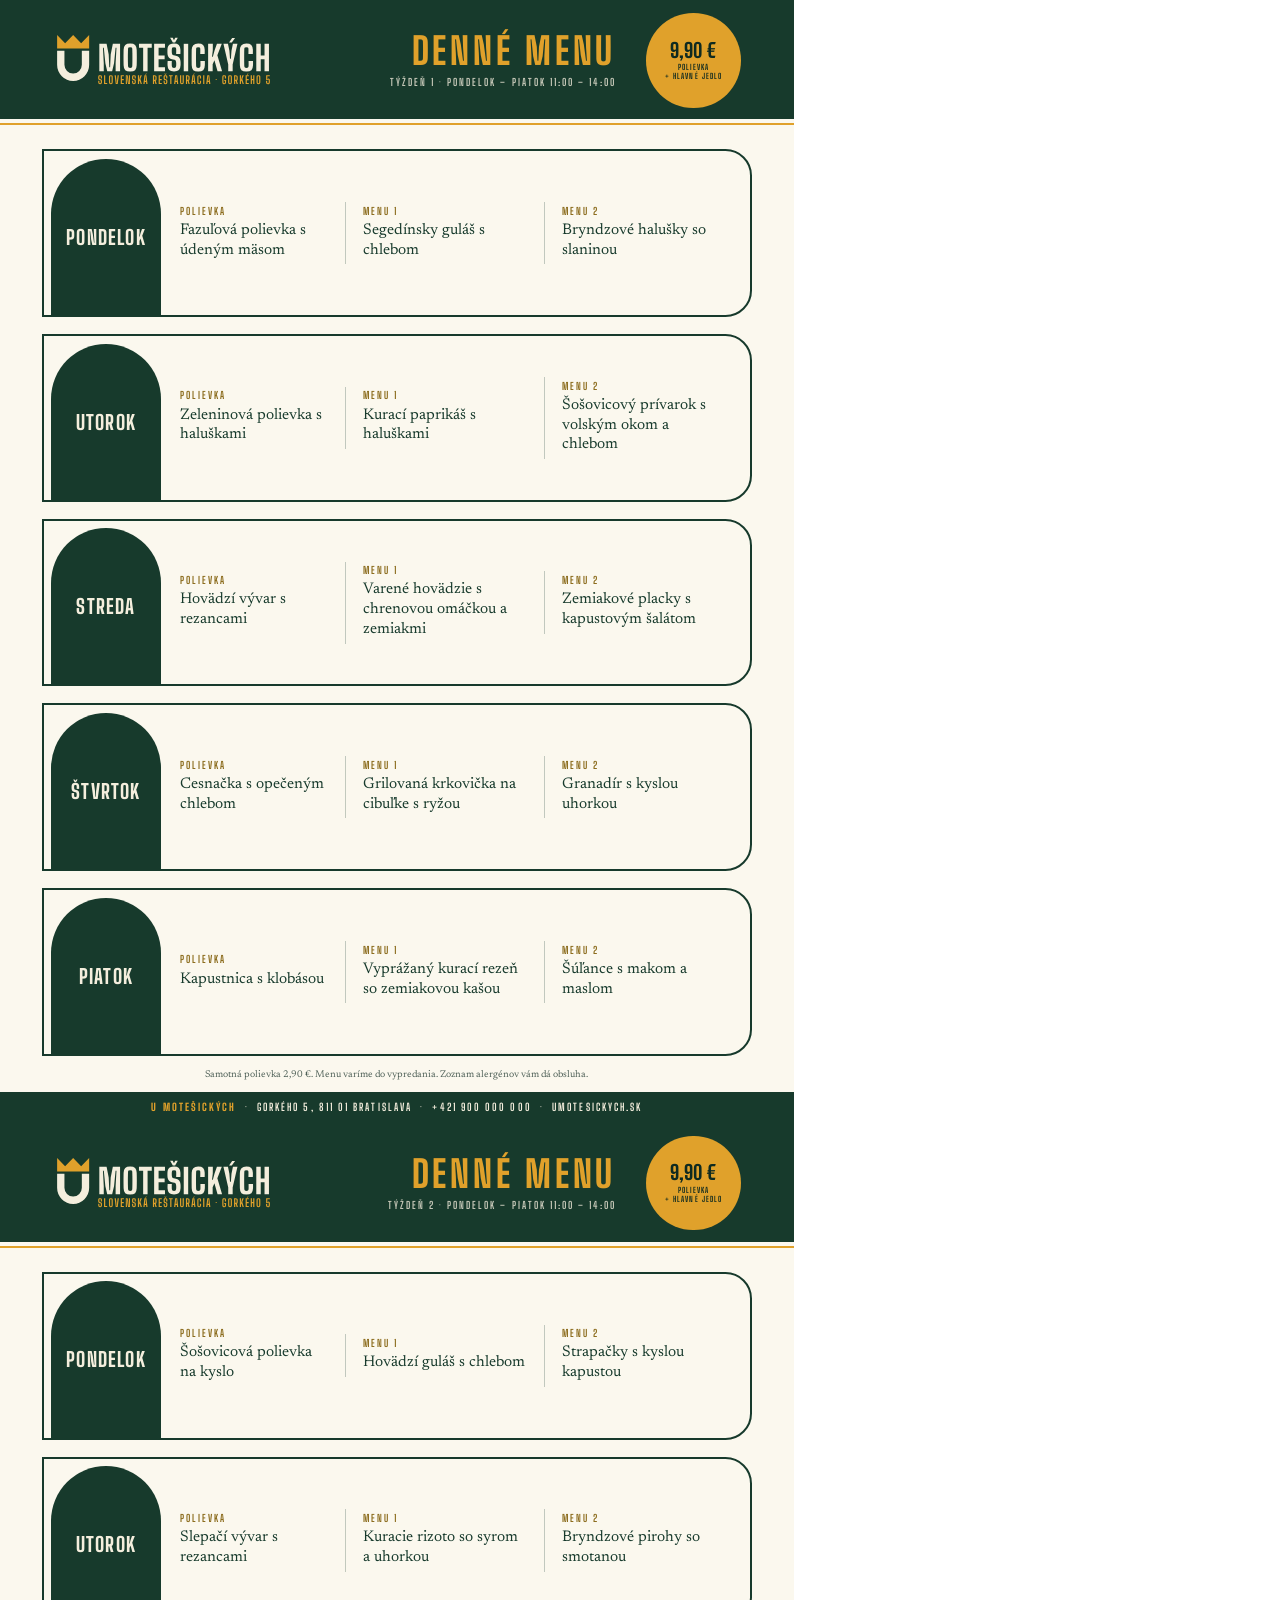
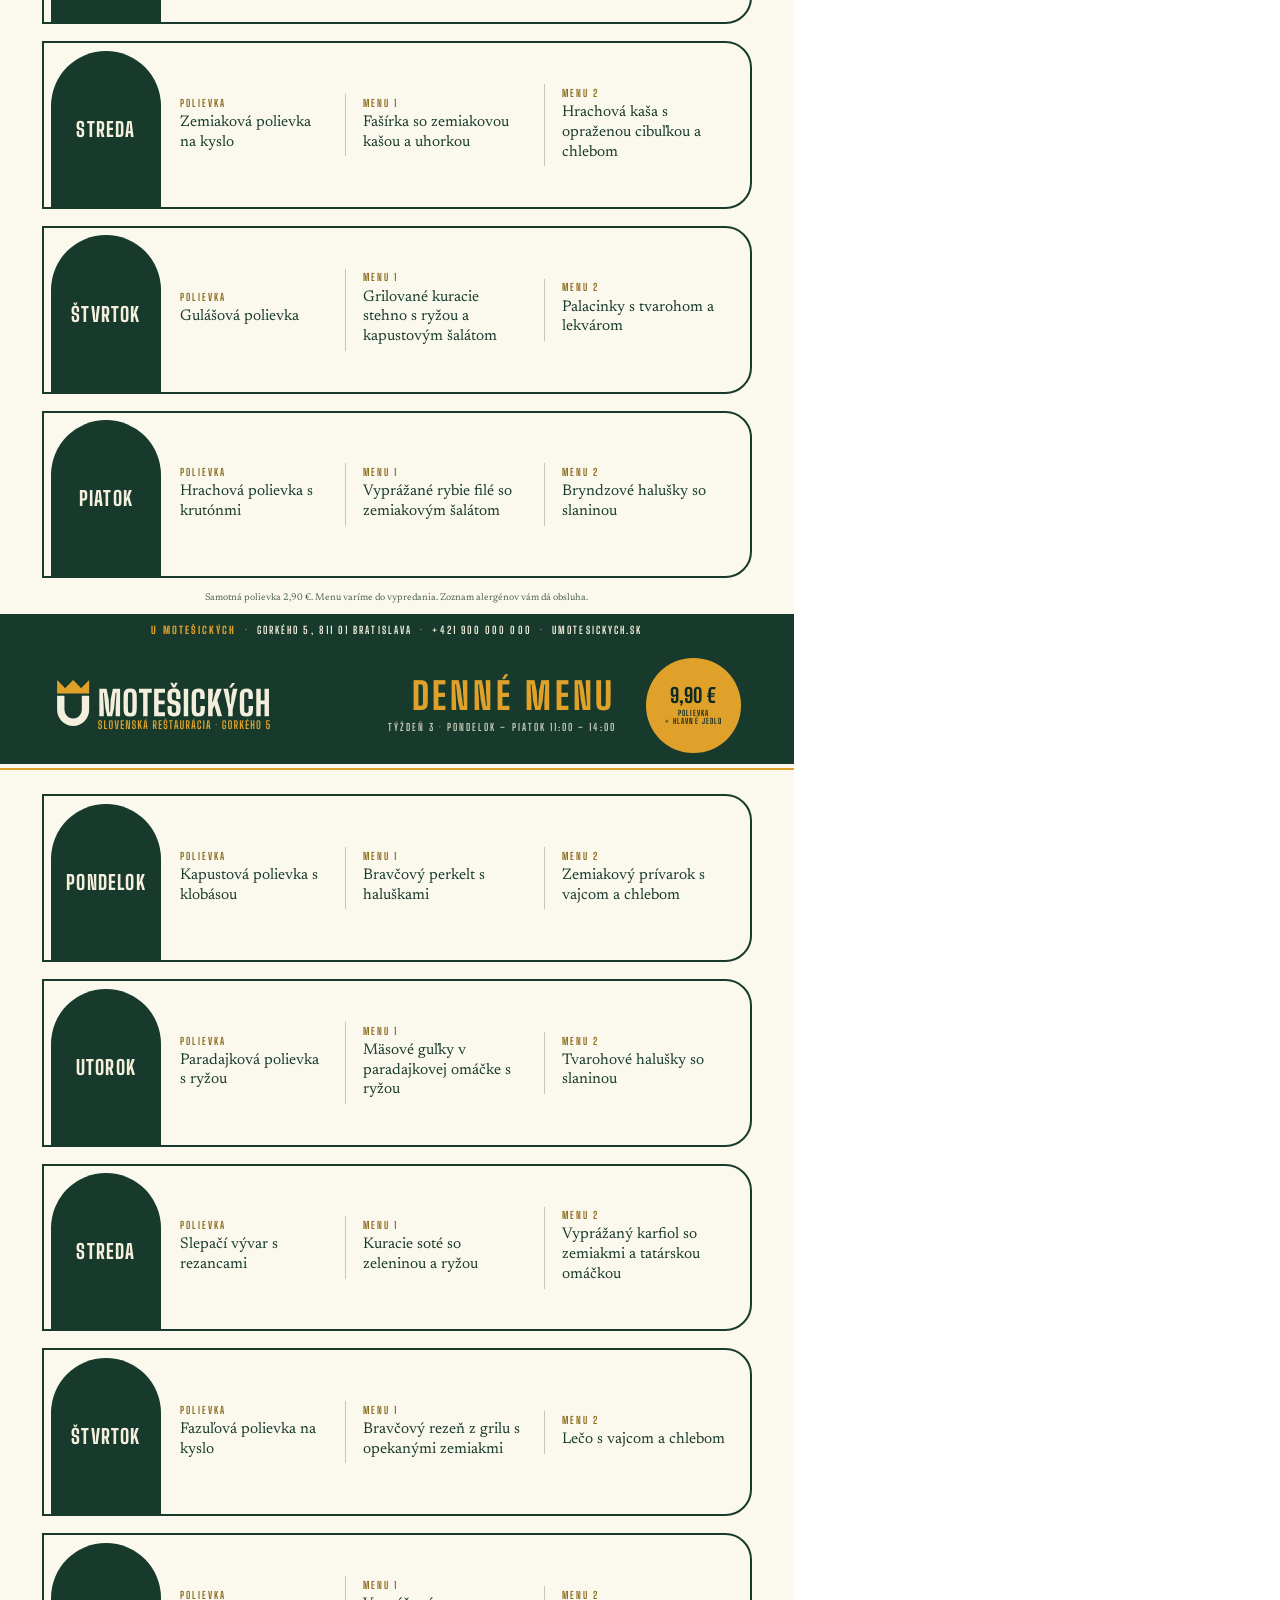
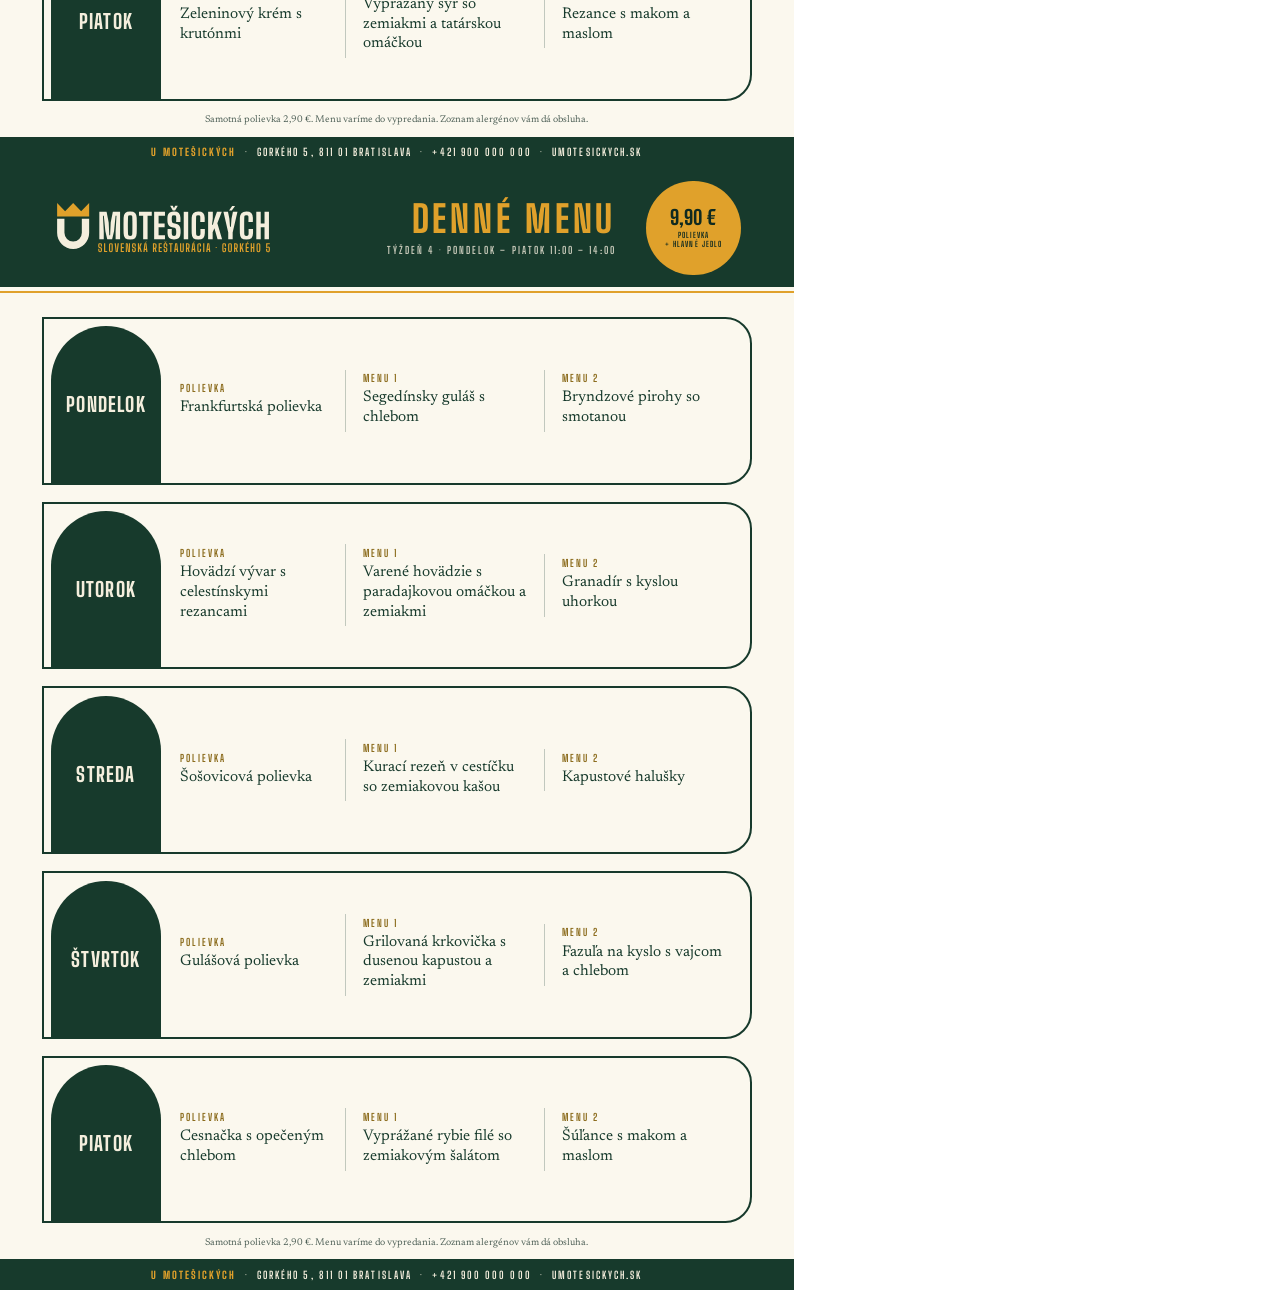
==== denne-menu-tlac.html @ 838574ee "Add files via upload" ====
<!doctype html><html lang="sk"><head><meta charset="utf-8"><title>Denné menu – U Motešických</title><link rel="stylesheet" href="listok.css"></head><body><article class="sheet dm"><header><svg class="plogo" xmlns="http://www.w3.org/2000/svg" viewBox="0 0 966 256" role="img" xmlns:c2pa="http://c2pa.org/manifest"><title>U Motešických – slovenská reštaurácia</title><g transform="translate(0 0)"><g transform="translate(-40 -18) scale(1)"><path d="M58 104V166A70 70 0 0 0 198 166V104H166V166A38 38 0 0 1 90 166V104Z" fill="#F4EEDD"/><path d="M58 94V36L93 71L128 36L163 71L198 36V94Z" fill="#E0A12B"/></g><g transform="translate(196.00 176.00)" fill="#F4EEDD"><path transform="translate(0.00 0) scale(0.07500 -0.07500)" d="M86 0V1600H509L632 982L667 230H716L749 982L874 1600H1295V0H1036V486L1086 1372H1034L944 469L833 2H547L438 469L347 1372H297L345 486V0Z"/><path transform="translate(106.58 0) scale(0.07500 -0.07500)" d="M462 -18Q262 -18 173.0 66.5Q84 151 80 348Q78 457 76.5 571.0Q75 685 75.0 800.5Q75 916 76.5 1030.0Q78 1144 80 1254Q84 1450 173.0 1534.0Q262 1618 462 1618Q663 1618 750.0 1534.0Q837 1450 843 1254Q846 1143 848.0 1029.0Q850 915 850.0 799.5Q850 684 848.0 570.5Q846 457 843 348Q837 151 750.0 66.5Q663 -18 462 -18ZM462 193Q524 193 554.0 220.0Q584 247 585 301Q589 414 591.0 541.5Q593 669 593.0 801.5Q593 934 591.0 1061.0Q589 1188 585 1301Q584 1354 553.0 1380.5Q522 1407 462 1407Q402 1407 371.0 1380.5Q340 1354 338 1301Q334 1188 331.5 1061.0Q329 934 329.0 801.5Q329 669 331.5 541.5Q334 414 338 301Q340 247 371.0 220.0Q402 193 462 193Z"/><path transform="translate(178.88 0) scale(0.07500 -0.07500)" d="M255 0V1372H12V1600H757V1372H513V0Z"/><path transform="translate(239.55 0) scale(0.07500 -0.07500)" d="M86 0V1600H718V1372H345V926H698V698H345V228H718V0Z"/><path transform="translate(299.78 0) scale(0.07500 -0.07500)" d="M442 -18Q243 -18 158.0 67.0Q73 152 64 349Q63 388 63.0 430.0Q63 472 65.0 513.5Q67 555 71 595H314Q310 518 309.5 442.5Q309 367 314 302Q319 248 349.5 220.5Q380 193 442 193Q503 193 531.0 220.5Q559 248 564 302Q568 342 569.5 378.0Q571 414 569.5 451.0Q568 488 564 529Q561 579 539.5 617.0Q518 655 468 668L319 706Q222 731 166.0 778.5Q110 826 85.5 898.0Q61 970 58 1068Q57 1117 57.0 1162.5Q57 1208 58 1253Q63 1384 101.5 1464.5Q140 1545 222.5 1581.5Q305 1618 442 1618Q635 1618 721.5 1533.5Q808 1449 816 1253Q818 1207 817.0 1140.0Q816 1073 813 1011H565Q568 1083 569.0 1155.5Q570 1228 567 1300Q565 1353 532.5 1380.0Q500 1407 442 1407Q380 1407 351.0 1380.0Q322 1353 316 1300Q311 1242 311.0 1184.0Q311 1126 316 1068Q321 1016 342.5 980.0Q364 944 418 931L549 900Q652 875 711.0 825.5Q770 776 795.5 702.0Q821 628 824 529Q825 496 825.0 466.5Q825 437 824.5 408.5Q824 380 822 349Q814 152 728.5 67.0Q643 -18 442 -18ZM372 1682 216 1947H368L439 1810L510 1947H661L506 1682Z"/><path transform="translate(368.93 0) scale(0.07500 -0.07500)" d="M86 0V1600H345V0Z"/><path transform="translate(404.25 0) scale(0.07500 -0.07500)" d="M460 -19Q256 -19 169.5 66.0Q83 151 79 348Q77 446 76.0 562.0Q75 678 75.0 800.0Q75 922 76.0 1038.5Q77 1155 79 1254Q82 1424 171.5 1521.0Q261 1618 460 1618Q656 1618 744.0 1533.5Q832 1449 837 1253Q838 1218 838.0 1175.0Q838 1132 837.0 1088.5Q836 1045 835 1011H577Q578 1052 579.0 1103.5Q580 1155 580.0 1207.0Q580 1259 579 1300Q578 1353 547.5 1380.0Q517 1407 460 1407Q401 1407 370.0 1380.0Q339 1353 337 1300Q333 1184 331.5 1057.0Q330 930 330.0 800.0Q330 670 331.5 543.5Q333 417 337 301Q339 247 370.0 219.5Q401 192 460 192Q522 192 554.0 219.5Q586 247 587 301Q588 342 588.5 395.0Q589 448 588.5 501.0Q588 554 587 594H845Q847 537 847.0 471.5Q847 406 845 348Q840 151 750.5 66.0Q661 -19 460 -19Z"/><path transform="translate(475.50 0) scale(0.07500 -0.07500)" d="M86 0V1600H361L358 1214L313 844H362L465 1223L601 1600H883L624 928L899 0H636L453 639L350 405V0Z"/><path transform="translate(547.27 0) scale(0.07500 -0.07500)" d="M301 0V392L21 1600H285L369 1196L405 729H456L491 1196L575 1600H839L559 391V0ZM349 1680 529 1945H698L509 1680Z"/><path transform="translate(614.77 0) scale(0.07500 -0.07500)" d="M460 -19Q256 -19 169.5 66.0Q83 151 79 348Q77 446 76.0 562.0Q75 678 75.0 800.0Q75 922 76.0 1038.5Q77 1155 79 1254Q82 1424 171.5 1521.0Q261 1618 460 1618Q656 1618 744.0 1533.5Q832 1449 837 1253Q838 1218 838.0 1175.0Q838 1132 837.0 1088.5Q836 1045 835 1011H577Q578 1052 579.0 1103.5Q580 1155 580.0 1207.0Q580 1259 579 1300Q578 1353 547.5 1380.0Q517 1407 460 1407Q401 1407 370.0 1380.0Q339 1353 337 1300Q333 1184 331.5 1057.0Q330 930 330.0 800.0Q330 670 331.5 543.5Q333 417 337 301Q339 247 370.0 219.5Q401 192 460 192Q522 192 554.0 219.5Q586 247 587 301Q588 342 588.5 395.0Q589 448 588.5 501.0Q588 554 587 594H845Q847 537 847.0 471.5Q847 406 845 348Q840 151 750.5 66.0Q661 -19 460 -19Z"/><path transform="translate(686.02 0) scale(0.07500 -0.07500)" d="M86 0V1600H345V926H566V1600H824V0H566V698H345V0Z"/></g><g transform="translate(196.00 232.00)" fill="#E0A12B"><path transform="translate(0.00 0) scale(0.02412 -0.02412)" d="M410 -17Q231 -17 154.0 60.5Q77 138 70 316Q69 363 68.5 407.5Q68 452 69.5 497.0Q71 542 75 589H279Q275 509 274.5 429.0Q274 349 279 278Q283 219 314.0 190.5Q345 162 409 162Q472 162 500.0 190.5Q528 219 534 278Q537 323 538.0 362.0Q539 401 538.0 441.0Q537 481 534 529Q530 588 510.0 630.0Q490 672 437 686L303 720Q213 743 162.0 787.5Q111 832 89.0 901.0Q67 970 64 1066Q63 1120 63.5 1176.0Q64 1232 65 1287Q69 1405 103.5 1477.5Q138 1550 212.5 1583.5Q287 1617 409 1617Q582 1617 659.5 1540.0Q737 1463 744 1286Q746 1237 745.0 1165.5Q744 1094 741 1023H533Q536 1098 536.5 1173.5Q537 1249 534 1324Q533 1382 501.0 1410.5Q469 1439 408 1439Q344 1439 315.0 1410.5Q286 1382 281 1324Q276 1260 276.5 1195.0Q277 1130 281 1066Q285 1002 306.0 963.0Q327 924 382 910L503 881Q598 859 651.0 812.5Q704 766 726.0 695.5Q748 625 751 529Q753 487 753.0 453.0Q753 419 752.0 386.5Q751 354 750 316Q743 138 665.5 60.5Q588 -17 410 -17Z"/><path transform="translate(24.80 0) scale(0.02412 -0.02412)" d="M93 0V1600H309V192H666V0Z"/><path transform="translate(46.61 0) scale(0.02412 -0.02412)" d="M428 -17Q248 -17 168.5 59.5Q89 136 86 314Q83 434 82.0 556.0Q81 678 81.0 800.5Q81 923 82.0 1044.5Q83 1166 86 1287Q89 1464 168.5 1540.5Q248 1617 428 1617Q608 1617 686.5 1540.5Q765 1464 769 1287Q773 1165 774.5 1043.0Q776 921 776.0 799.0Q776 677 774.5 555.5Q773 434 769 314Q765 136 686.5 59.5Q608 -17 428 -17ZM428 162Q492 162 522.0 189.5Q552 217 553 276Q558 400 559.5 533.5Q561 667 561.0 803.0Q561 939 559.0 1071.0Q557 1203 553 1325Q552 1384 521.5 1411.5Q491 1439 428 1439Q365 1439 334.5 1411.5Q304 1384 302 1325Q298 1203 295.5 1071.0Q293 939 293.5 803.0Q294 667 296.0 533.5Q298 400 302 276Q304 217 334.5 189.5Q365 162 428 162Z"/><path transform="translate(72.40 0) scale(0.02412 -0.02412)" d="M236 0 35 1600H259L362 753L391 192H446L475 753L578 1600H803L602 0Z"/><path transform="translate(97.73 0) scale(0.02412 -0.02412)" d="M93 0V1600H664V1408H309V906H644V714H309V192H664V0Z"/><path transform="translate(119.97 0) scale(0.02412 -0.02412)" d="M93 0V1600H423L527 1092L650 192H699L659 974L643 1600H853V0H508L398 549L300 1409H248L285 606L302 0Z"/><path transform="translate(147.93 0) scale(0.02412 -0.02412)" d="M410 -17Q231 -17 154.0 60.5Q77 138 70 316Q69 363 68.5 407.5Q68 452 69.5 497.0Q71 542 75 589H279Q275 509 274.5 429.0Q274 349 279 278Q283 219 314.0 190.5Q345 162 409 162Q472 162 500.0 190.5Q528 219 534 278Q537 323 538.0 362.0Q539 401 538.0 441.0Q537 481 534 529Q530 588 510.0 630.0Q490 672 437 686L303 720Q213 743 162.0 787.5Q111 832 89.0 901.0Q67 970 64 1066Q63 1120 63.5 1176.0Q64 1232 65 1287Q69 1405 103.5 1477.5Q138 1550 212.5 1583.5Q287 1617 409 1617Q582 1617 659.5 1540.0Q737 1463 744 1286Q746 1237 745.0 1165.5Q744 1094 741 1023H533Q536 1098 536.5 1173.5Q537 1249 534 1324Q533 1382 501.0 1410.5Q469 1439 408 1439Q344 1439 315.0 1410.5Q286 1382 281 1324Q276 1260 276.5 1195.0Q277 1130 281 1066Q285 1002 306.0 963.0Q327 924 382 910L503 881Q598 859 651.0 812.5Q704 766 726.0 695.5Q748 625 751 529Q753 487 753.0 453.0Q753 419 752.0 386.5Q751 354 750 316Q743 138 665.5 60.5Q588 -17 410 -17Z"/><path transform="translate(172.73 0) scale(0.02412 -0.02412)" d="M93 0V1600H323L320 1217L284 833H327L439 1235L566 1600H803L551 913L821 0H601L409 668L313 442V0Z"/><path transform="translate(198.19 0) scale(0.02412 -0.02412)" d="M32 0 228 1600H588L784 0H563L525 399H291L254 0ZM312 591H505L471 943L436 1408H380L346 943ZM345 1680 512 1932H658L484 1680Z"/><path transform="translate(238.45 0) scale(0.02412 -0.02412)" d="M93 0V1600H408Q587 1600 667.5 1525.0Q748 1450 754 1276Q757 1203 757.5 1142.5Q758 1082 757.5 1023.5Q757 965 754 900Q751 787 715.5 716.5Q680 646 606 612L781 0H551L402 576H309V0ZM309 767H407Q472 767 503.5 797.5Q535 828 538 889Q541 953 542.0 1020.5Q543 1088 542.0 1155.5Q541 1223 538 1287Q535 1348 504.0 1378.0Q473 1408 408 1408H309Z"/><path transform="translate(263.49 0) scale(0.02412 -0.02412)" d="M93 0V1600H664V1408H309V906H644V714H309V192H664V0Z"/><path transform="translate(285.74 0) scale(0.02412 -0.02412)" d="M410 -17Q231 -17 154.0 60.5Q77 138 70 316Q69 363 68.5 407.5Q68 452 69.5 497.0Q71 542 75 589H279Q275 509 274.5 429.0Q274 349 279 278Q283 219 314.0 190.5Q345 162 409 162Q472 162 500.0 190.5Q528 219 534 278Q537 323 538.0 362.0Q539 401 538.0 441.0Q537 481 534 529Q530 588 510.0 630.0Q490 672 437 686L303 720Q213 743 162.0 787.5Q111 832 89.0 901.0Q67 970 64 1066Q63 1120 63.5 1176.0Q64 1232 65 1287Q69 1405 103.5 1477.5Q138 1550 212.5 1583.5Q287 1617 409 1617Q582 1617 659.5 1540.0Q737 1463 744 1286Q746 1237 745.0 1165.5Q744 1094 741 1023H533Q536 1098 536.5 1173.5Q537 1249 534 1324Q533 1382 501.0 1410.5Q469 1439 408 1439Q344 1439 315.0 1410.5Q286 1382 281 1324Q276 1260 276.5 1195.0Q277 1130 281 1066Q285 1002 306.0 963.0Q327 924 382 910L503 881Q598 859 651.0 812.5Q704 766 726.0 695.5Q748 625 751 529Q753 487 753.0 453.0Q753 419 752.0 386.5Q751 354 750 316Q743 138 665.5 60.5Q588 -17 410 -17ZM348 1682 201 1934H331L406 1793L481 1934H611L464 1682Z"/><path transform="translate(310.54 0) scale(0.02412 -0.02412)" d="M241 0V1408H11V1600H688V1408H458V0Z"/><path transform="translate(332.54 0) scale(0.02412 -0.02412)" d="M32 0 228 1600H588L784 0H563L525 399H291L254 0ZM312 591H505L471 943L436 1408H380L346 943Z"/><path transform="translate(357.37 0) scale(0.02412 -0.02412)" d="M420 -17Q238 -17 159.5 59.5Q81 136 79 314Q75 634 75.0 957.5Q75 1281 79 1600H295Q292 1387 291.0 1162.5Q290 938 291.0 713.5Q292 489 294 276Q294 219 326.0 190.5Q358 162 420 162Q483 162 513.5 190.5Q544 219 544 276Q546 489 547.0 713.5Q548 938 547.5 1162.5Q547 1387 544 1600H760Q765 1281 765.0 957.5Q765 634 760 314Q758 136 679.5 59.5Q601 -17 420 -17Z"/><path transform="translate(382.74 0) scale(0.02412 -0.02412)" d="M93 0V1600H408Q587 1600 667.5 1525.0Q748 1450 754 1276Q757 1203 757.5 1142.5Q758 1082 757.5 1023.5Q757 965 754 900Q751 787 715.5 716.5Q680 646 606 612L781 0H551L402 576H309V0ZM309 767H407Q472 767 503.5 797.5Q535 828 538 889Q541 953 542.0 1020.5Q543 1088 542.0 1155.5Q541 1223 538 1287Q535 1348 504.0 1378.0Q473 1408 408 1408H309Z"/><path transform="translate(407.79 0) scale(0.02412 -0.02412)" d="M32 0 228 1600H588L784 0H563L525 399H291L254 0ZM312 591H505L471 943L436 1408H380L346 943ZM345 1680 512 1932H658L484 1680Z"/><path transform="translate(432.61 0) scale(0.02412 -0.02412)" d="M425 -17Q243 -17 165.5 60.0Q88 137 85 315Q83 427 82.0 550.0Q81 673 81.0 800.0Q81 927 82.0 1050.5Q83 1174 85 1287Q87 1443 167.0 1529.5Q247 1616 424 1616Q600 1616 679.0 1539.5Q758 1463 764 1285Q765 1250 765.0 1201.5Q765 1153 764.0 1105.5Q763 1058 762 1022H546Q547 1066 547.5 1119.0Q548 1172 548.0 1225.5Q548 1279 547 1323Q546 1382 515.5 1410.0Q485 1438 424 1438Q363 1438 333.0 1410.0Q303 1382 301 1323Q297 1196 295.5 1064.5Q294 933 294.0 800.0Q294 667 295.5 535.0Q297 403 301 277Q303 218 333.5 189.5Q364 161 425 161Q490 161 522.0 189.5Q554 218 555 277Q556 322 556.5 377.5Q557 433 556.0 488.0Q555 543 554 588H771Q773 522 773.5 451.5Q774 381 772 315Q766 137 685.5 60.0Q605 -17 425 -17Z"/><path transform="translate(457.99 0) scale(0.02412 -0.02412)" d="M93 0V1600H309V0Z"/><path transform="translate(472.83 0) scale(0.02412 -0.02412)" d="M32 0 228 1600H588L784 0H563L525 399H291L254 0ZM312 591H505L471 943L436 1408H380L346 943Z"/><path transform="translate(513.10 0) scale(0.02412 -0.02412)" d="M86 751V918H254V751Z"/><path transform="translate(541.88 0) scale(0.02412 -0.02412)" d="M428 -17Q306 -17 232.5 16.5Q159 50 124.5 123.5Q90 197 86 316Q83 426 82.0 548.5Q81 671 81.0 796.5Q81 922 82.0 1043.5Q83 1165 86 1274Q91 1398 126.0 1473.5Q161 1549 234.5 1583.0Q308 1617 427 1617Q598 1617 676.5 1540.0Q755 1463 765 1286Q768 1224 768.0 1154.5Q768 1085 765 1023H549Q552 1091 552.0 1173.5Q552 1256 549 1324Q546 1382 515.5 1410.5Q485 1439 427 1439Q366 1439 335.5 1410.5Q305 1382 302 1324Q298 1199 295.5 1067.0Q293 935 293.0 801.0Q293 667 295.5 535.0Q298 403 302 278Q305 219 335.5 190.5Q366 162 428 162Q490 162 524.0 190.5Q558 219 561 278Q562 316 562.5 362.5Q563 409 562.5 454.5Q562 500 561 539H439V728H772Q775 644 774.5 538.0Q774 432 770 316Q763 138 683.5 60.5Q604 -17 428 -17Z"/><path transform="translate(567.34 0) scale(0.02412 -0.02412)" d="M428 -17Q248 -17 168.5 59.5Q89 136 86 314Q83 434 82.0 556.0Q81 678 81.0 800.5Q81 923 82.0 1044.5Q83 1166 86 1287Q89 1464 168.5 1540.5Q248 1617 428 1617Q608 1617 686.5 1540.5Q765 1464 769 1287Q773 1165 774.5 1043.0Q776 921 776.0 799.0Q776 677 774.5 555.5Q773 434 769 314Q765 136 686.5 59.5Q608 -17 428 -17ZM428 162Q492 162 522.0 189.5Q552 217 553 276Q558 400 559.5 533.5Q561 667 561.0 803.0Q561 939 559.0 1071.0Q557 1203 553 1325Q552 1384 521.5 1411.5Q491 1439 428 1439Q365 1439 334.5 1411.5Q304 1384 302 1325Q298 1203 295.5 1071.0Q293 939 293.5 803.0Q294 667 296.0 533.5Q298 400 302 276Q304 217 334.5 189.5Q365 162 428 162Z"/><path transform="translate(593.13 0) scale(0.02412 -0.02412)" d="M93 0V1600H408Q587 1600 667.5 1525.0Q748 1450 754 1276Q757 1203 757.5 1142.5Q758 1082 757.5 1023.5Q757 965 754 900Q751 787 715.5 716.5Q680 646 606 612L781 0H551L402 576H309V0ZM309 767H407Q472 767 503.5 797.5Q535 828 538 889Q541 953 542.0 1020.5Q543 1088 542.0 1155.5Q541 1223 538 1287Q535 1348 504.0 1378.0Q473 1408 408 1408H309Z"/><path transform="translate(618.17 0) scale(0.02412 -0.02412)" d="M93 0V1600H323L320 1217L284 833H327L439 1235L566 1600H803L551 913L821 0H601L409 668L313 442V0Z"/><path transform="translate(643.62 0) scale(0.02412 -0.02412)" d="M93 0V1600H664V1408H309V906H644V714H309V192H664V0ZM301 1680 468 1932H614L440 1680Z"/><path transform="translate(665.86 0) scale(0.02412 -0.02412)" d="M93 0V1600H309V906H542V1600H758V0H542V714H309V0Z"/><path transform="translate(691.53 0) scale(0.02412 -0.02412)" d="M428 -17Q248 -17 168.5 59.5Q89 136 86 314Q83 434 82.0 556.0Q81 678 81.0 800.5Q81 923 82.0 1044.5Q83 1166 86 1287Q89 1464 168.5 1540.5Q248 1617 428 1617Q608 1617 686.5 1540.5Q765 1464 769 1287Q773 1165 774.5 1043.0Q776 921 776.0 799.0Q776 677 774.5 555.5Q773 434 769 314Q765 136 686.5 59.5Q608 -17 428 -17ZM428 162Q492 162 522.0 189.5Q552 217 553 276Q558 400 559.5 533.5Q561 667 561.0 803.0Q561 939 559.0 1071.0Q557 1203 553 1325Q552 1384 521.5 1411.5Q491 1439 428 1439Q365 1439 334.5 1411.5Q304 1384 302 1325Q298 1203 295.5 1071.0Q293 939 293.5 803.0Q294 667 296.0 533.5Q298 400 302 276Q304 217 334.5 189.5Q365 162 428 162Z"/><path transform="translate(732.76 0) scale(0.02412 -0.02412)" d="M450 -17Q265 -17 182.0 60.5Q99 138 94 316Q92 380 92.0 432.5Q92 485 95 542H311Q308 503 307.5 457.5Q307 412 307.5 367.5Q308 323 310 289Q315 225 346.5 193.5Q378 162 444 162Q510 162 541.0 193.5Q572 225 576 289Q584 397 584.5 498.5Q585 600 578 703Q575 762 545.0 790.5Q515 819 457 819Q415 819 385.0 804.5Q355 790 338.0 764.0Q321 738 320 701H114V1600H776V1408H330V900H368Q390 942 438.5 971.0Q487 1000 554 1000Q672 1000 730.0 922.5Q788 845 795 707Q798 636 798.5 569.5Q799 503 797.5 439.5Q796 376 793 316Q783 197 747.0 123.5Q711 50 639.5 16.5Q568 -17 450 -17Z"/></g></g><metadata><c2pa:manifest>[base64]/[base64]/4ajbEu/CprwYj8vUKAJMv/[base64]/Bx0QbT3b6iY3VybHgpc2VsZiNqdW1iZj1jMnBhLmFzc2VydGlvbnMvYzJwYS5oYXNoLmRhdGFkaGFzaFggvY4/Yj9/[base64]/[base64]/3cyjxFA3Qo5S46fX0/ihY0VZ7mfb9KF703t5OjWDBWMA4GA1UdDwEB/wQEAwIHgDAVBgNVHSUEDjAMBgorBgEEAYPoXgIBMAwGA1UdEwEB/wQCMAAwHwYDVR0jBBgwFoAUzlHiBIFOZFsj+OPEz5o+nMHXXMIwCgYIKoZIzj0EAwMDZwAwZAIwMXMdFJ4BetLLVY7ORuE9noqbbAZOZn/aArXyTwFAZfKrPzxF2vPoJNf1+UCdg1XGAjBwX1zd9WGqYkqmL5SFqw1QySjr1zJfpJM9+1rdDwSPLMOPOjKuiXjoU/[base64]</c2pa:manifest></metadata></svg><div class="ttl"><h1>Denné menu</h1><p>Týždeň 1 · pondelok – piatok 11:00 – 14:00</p></div><div class="badge">9,90 €<small>polievka<br>+ hlavné jedlo</small></div></header><div class="dmlist"><section class="day"><h2>Pondelok</h2><ul><li><div class="l1"><b>Polievka</b></div><div class="l2">Fazuľová polievka s údeným mäsom</div></li><li><div class="l1"><b>Menu 1</b></div><div class="l2">Segedínsky guláš s chlebom</div></li><li><div class="l1"><b>Menu 2</b></div><div class="l2">Bryndzové halušky so slaninou</div></li></ul></section><section class="day"><h2>Utorok</h2><ul><li><div class="l1"><b>Polievka</b></div><div class="l2">Zeleninová polievka s haluškami</div></li><li><div class="l1"><b>Menu 1</b></div><div class="l2">Kurací paprikáš s haluškami</div></li><li><div class="l1"><b>Menu 2</b></div><div class="l2">Šošovicový prívarok s volským okom a chlebom</div></li></ul></section><section class="day"><h2>Streda</h2><ul><li><div class="l1"><b>Polievka</b></div><div class="l2">Hovädzí vývar s rezancami</div></li><li><div class="l1"><b>Menu 1</b></div><div class="l2">Varené hovädzie s chrenovou omáčkou a zemiakmi</div></li><li><div class="l1"><b>Menu 2</b></div><div class="l2">Zemiakové placky s kapustovým šalátom</div></li></ul></section><section class="day"><h2>Štvrtok</h2><ul><li><div class="l1"><b>Polievka</b></div><div class="l2">Cesnačka s opečeným chlebom</div></li><li><div class="l1"><b>Menu 1</b></div><div class="l2">Grilovaná krkovička na cibuľke s ryžou</div></li><li><div class="l1"><b>Menu 2</b></div><div class="l2">Granadír s kyslou uhorkou</div></li></ul></section><section class="day"><h2>Piatok</h2><ul><li><div class="l1"><b>Polievka</b></div><div class="l2">Kapustnica s klobásou</div></li><li><div class="l1"><b>Menu 1</b></div><div class="l2">Vyprážaný kurací rezeň so zemiakovou kašou</div></li><li><div class="l1"><b>Menu 2</b></div><div class="l2">Šúľance s makom a maslom</div></li></ul></section></div><footer><p>Samotná polievka 2,90 €. Menu varíme do vypredania. Zoznam alergénov vám dá obsluha.</p><p class="addr"><b>U Motešických</b> &nbsp;·&nbsp; Gorkého 5, 811 01 Bratislava &nbsp;·&nbsp; +421 900 000 000 &nbsp;·&nbsp; umotesickych.sk</p></footer></article><article class="sheet dm"><header><svg class="plogo" xmlns="http://www.w3.org/2000/svg" viewBox="0 0 966 256" role="img" xmlns:c2pa="http://c2pa.org/manifest"><title>U Motešických – slovenská reštaurácia</title><g transform="translate(0 0)"><g transform="translate(-40 -18) scale(1)"><path d="M58 104V166A70 70 0 0 0 198 166V104H166V166A38 38 0 0 1 90 166V104Z" fill="#F4EEDD"/><path d="M58 94V36L93 71L128 36L163 71L198 36V94Z" fill="#E0A12B"/></g><g transform="translate(196.00 176.00)" fill="#F4EEDD"><path transform="translate(0.00 0) scale(0.07500 -0.07500)" d="M86 0V1600H509L632 982L667 230H716L749 982L874 1600H1295V0H1036V486L1086 1372H1034L944 469L833 2H547L438 469L347 1372H297L345 486V0Z"/><path transform="translate(106.58 0) scale(0.07500 -0.07500)" d="M462 -18Q262 -18 173.0 66.5Q84 151 80 348Q78 457 76.5 571.0Q75 685 75.0 800.5Q75 916 76.5 1030.0Q78 1144 80 1254Q84 1450 173.0 1534.0Q262 1618 462 1618Q663 1618 750.0 1534.0Q837 1450 843 1254Q846 1143 848.0 1029.0Q850 915 850.0 799.5Q850 684 848.0 570.5Q846 457 843 348Q837 151 750.0 66.5Q663 -18 462 -18ZM462 193Q524 193 554.0 220.0Q584 247 585 301Q589 414 591.0 541.5Q593 669 593.0 801.5Q593 934 591.0 1061.0Q589 1188 585 1301Q584 1354 553.0 1380.5Q522 1407 462 1407Q402 1407 371.0 1380.5Q340 1354 338 1301Q334 1188 331.5 1061.0Q329 934 329.0 801.5Q329 669 331.5 541.5Q334 414 338 301Q340 247 371.0 220.0Q402 193 462 193Z"/><path transform="translate(178.88 0) scale(0.07500 -0.07500)" d="M255 0V1372H12V1600H757V1372H513V0Z"/><path transform="translate(239.55 0) scale(0.07500 -0.07500)" d="M86 0V1600H718V1372H345V926H698V698H345V228H718V0Z"/><path transform="translate(299.78 0) scale(0.07500 -0.07500)" d="M442 -18Q243 -18 158.0 67.0Q73 152 64 349Q63 388 63.0 430.0Q63 472 65.0 513.5Q67 555 71 595H314Q310 518 309.5 442.5Q309 367 314 302Q319 248 349.5 220.5Q380 193 442 193Q503 193 531.0 220.5Q559 248 564 302Q568 342 569.5 378.0Q571 414 569.5 451.0Q568 488 564 529Q561 579 539.5 617.0Q518 655 468 668L319 706Q222 731 166.0 778.5Q110 826 85.5 898.0Q61 970 58 1068Q57 1117 57.0 1162.5Q57 1208 58 1253Q63 1384 101.5 1464.5Q140 1545 222.5 1581.5Q305 1618 442 1618Q635 1618 721.5 1533.5Q808 1449 816 1253Q818 1207 817.0 1140.0Q816 1073 813 1011H565Q568 1083 569.0 1155.5Q570 1228 567 1300Q565 1353 532.5 1380.0Q500 1407 442 1407Q380 1407 351.0 1380.0Q322 1353 316 1300Q311 1242 311.0 1184.0Q311 1126 316 1068Q321 1016 342.5 980.0Q364 944 418 931L549 900Q652 875 711.0 825.5Q770 776 795.5 702.0Q821 628 824 529Q825 496 825.0 466.5Q825 437 824.5 408.5Q824 380 822 349Q814 152 728.5 67.0Q643 -18 442 -18ZM372 1682 216 1947H368L439 1810L510 1947H661L506 1682Z"/><path transform="translate(368.93 0) scale(0.07500 -0.07500)" d="M86 0V1600H345V0Z"/><path transform="translate(404.25 0) scale(0.07500 -0.07500)" d="M460 -19Q256 -19 169.5 66.0Q83 151 79 348Q77 446 76.0 562.0Q75 678 75.0 800.0Q75 922 76.0 1038.5Q77 1155 79 1254Q82 1424 171.5 1521.0Q261 1618 460 1618Q656 1618 744.0 1533.5Q832 1449 837 1253Q838 1218 838.0 1175.0Q838 1132 837.0 1088.5Q836 1045 835 1011H577Q578 1052 579.0 1103.5Q580 1155 580.0 1207.0Q580 1259 579 1300Q578 1353 547.5 1380.0Q517 1407 460 1407Q401 1407 370.0 1380.0Q339 1353 337 1300Q333 1184 331.5 1057.0Q330 930 330.0 800.0Q330 670 331.5 543.5Q333 417 337 301Q339 247 370.0 219.5Q401 192 460 192Q522 192 554.0 219.5Q586 247 587 301Q588 342 588.5 395.0Q589 448 588.5 501.0Q588 554 587 594H845Q847 537 847.0 471.5Q847 406 845 348Q840 151 750.5 66.0Q661 -19 460 -19Z"/><path transform="translate(475.50 0) scale(0.07500 -0.07500)" d="M86 0V1600H361L358 1214L313 844H362L465 1223L601 1600H883L624 928L899 0H636L453 639L350 405V0Z"/><path transform="translate(547.27 0) scale(0.07500 -0.07500)" d="M301 0V392L21 1600H285L369 1196L405 729H456L491 1196L575 1600H839L559 391V0ZM349 1680 529 1945H698L509 1680Z"/><path transform="translate(614.77 0) scale(0.07500 -0.07500)" d="M460 -19Q256 -19 169.5 66.0Q83 151 79 348Q77 446 76.0 562.0Q75 678 75.0 800.0Q75 922 76.0 1038.5Q77 1155 79 1254Q82 1424 171.5 1521.0Q261 1618 460 1618Q656 1618 744.0 1533.5Q832 1449 837 1253Q838 1218 838.0 1175.0Q838 1132 837.0 1088.5Q836 1045 835 1011H577Q578 1052 579.0 1103.5Q580 1155 580.0 1207.0Q580 1259 579 1300Q578 1353 547.5 1380.0Q517 1407 460 1407Q401 1407 370.0 1380.0Q339 1353 337 1300Q333 1184 331.5 1057.0Q330 930 330.0 800.0Q330 670 331.5 543.5Q333 417 337 301Q339 247 370.0 219.5Q401 192 460 192Q522 192 554.0 219.5Q586 247 587 301Q588 342 588.5 395.0Q589 448 588.5 501.0Q588 554 587 594H845Q847 537 847.0 471.5Q847 406 845 348Q840 151 750.5 66.0Q661 -19 460 -19Z"/><path transform="translate(686.02 0) scale(0.07500 -0.07500)" d="M86 0V1600H345V926H566V1600H824V0H566V698H345V0Z"/></g><g transform="translate(196.00 232.00)" fill="#E0A12B"><path transform="translate(0.00 0) scale(0.02412 -0.02412)" d="M410 -17Q231 -17 154.0 60.5Q77 138 70 316Q69 363 68.5 407.5Q68 452 69.5 497.0Q71 542 75 589H279Q275 509 274.5 429.0Q274 349 279 278Q283 219 314.0 190.5Q345 162 409 162Q472 162 500.0 190.5Q528 219 534 278Q537 323 538.0 362.0Q539 401 538.0 441.0Q537 481 534 529Q530 588 510.0 630.0Q490 672 437 686L303 720Q213 743 162.0 787.5Q111 832 89.0 901.0Q67 970 64 1066Q63 1120 63.5 1176.0Q64 1232 65 1287Q69 1405 103.5 1477.5Q138 1550 212.5 1583.5Q287 1617 409 1617Q582 1617 659.5 1540.0Q737 1463 744 1286Q746 1237 745.0 1165.5Q744 1094 741 1023H533Q536 1098 536.5 1173.5Q537 1249 534 1324Q533 1382 501.0 1410.5Q469 1439 408 1439Q344 1439 315.0 1410.5Q286 1382 281 1324Q276 1260 276.5 1195.0Q277 1130 281 1066Q285 1002 306.0 963.0Q327 924 382 910L503 881Q598 859 651.0 812.5Q704 766 726.0 695.5Q748 625 751 529Q753 487 753.0 453.0Q753 419 752.0 386.5Q751 354 750 316Q743 138 665.5 60.5Q588 -17 410 -17Z"/><path transform="translate(24.80 0) scale(0.02412 -0.02412)" d="M93 0V1600H309V192H666V0Z"/><path transform="translate(46.61 0) scale(0.02412 -0.02412)" d="M428 -17Q248 -17 168.5 59.5Q89 136 86 314Q83 434 82.0 556.0Q81 678 81.0 800.5Q81 923 82.0 1044.5Q83 1166 86 1287Q89 1464 168.5 1540.5Q248 1617 428 1617Q608 1617 686.5 1540.5Q765 1464 769 1287Q773 1165 774.5 1043.0Q776 921 776.0 799.0Q776 677 774.5 555.5Q773 434 769 314Q765 136 686.5 59.5Q608 -17 428 -17ZM428 162Q492 162 522.0 189.5Q552 217 553 276Q558 400 559.5 533.5Q561 667 561.0 803.0Q561 939 559.0 1071.0Q557 1203 553 1325Q552 1384 521.5 1411.5Q491 1439 428 1439Q365 1439 334.5 1411.5Q304 1384 302 1325Q298 1203 295.5 1071.0Q293 939 293.5 803.0Q294 667 296.0 533.5Q298 400 302 276Q304 217 334.5 189.5Q365 162 428 162Z"/><path transform="translate(72.40 0) scale(0.02412 -0.02412)" d="M236 0 35 1600H259L362 753L391 192H446L475 753L578 1600H803L602 0Z"/><path transform="translate(97.73 0) scale(0.02412 -0.02412)" d="M93 0V1600H664V1408H309V906H644V714H309V192H664V0Z"/><path transform="translate(119.97 0) scale(0.02412 -0.02412)" d="M93 0V1600H423L527 1092L650 192H699L659 974L643 1600H853V0H508L398 549L300 1409H248L285 606L302 0Z"/><path transform="translate(147.93 0) scale(0.02412 -0.02412)" d="M410 -17Q231 -17 154.0 60.5Q77 138 70 316Q69 363 68.5 407.5Q68 452 69.5 497.0Q71 542 75 589H279Q275 509 274.5 429.0Q274 349 279 278Q283 219 314.0 190.5Q345 162 409 162Q472 162 500.0 190.5Q528 219 534 278Q537 323 538.0 362.0Q539 401 538.0 441.0Q537 481 534 529Q530 588 510.0 630.0Q490 672 437 686L303 720Q213 743 162.0 787.5Q111 832 89.0 901.0Q67 970 64 1066Q63 1120 63.5 1176.0Q64 1232 65 1287Q69 1405 103.5 1477.5Q138 1550 212.5 1583.5Q287 1617 409 1617Q582 1617 659.5 1540.0Q737 1463 744 1286Q746 1237 745.0 1165.5Q744 1094 741 1023H533Q536 1098 536.5 1173.5Q537 1249 534 1324Q533 1382 501.0 1410.5Q469 1439 408 1439Q344 1439 315.0 1410.5Q286 1382 281 1324Q276 1260 276.5 1195.0Q277 1130 281 1066Q285 1002 306.0 963.0Q327 924 382 910L503 881Q598 859 651.0 812.5Q704 766 726.0 695.5Q748 625 751 529Q753 487 753.0 453.0Q753 419 752.0 386.5Q751 354 750 316Q743 138 665.5 60.5Q588 -17 410 -17Z"/><path transform="translate(172.73 0) scale(0.02412 -0.02412)" d="M93 0V1600H323L320 1217L284 833H327L439 1235L566 1600H803L551 913L821 0H601L409 668L313 442V0Z"/><path transform="translate(198.19 0) scale(0.02412 -0.02412)" d="M32 0 228 1600H588L784 0H563L525 399H291L254 0ZM312 591H505L471 943L436 1408H380L346 943ZM345 1680 512 1932H658L484 1680Z"/><path transform="translate(238.45 0) scale(0.02412 -0.02412)" d="M93 0V1600H408Q587 1600 667.5 1525.0Q748 1450 754 1276Q757 1203 757.5 1142.5Q758 1082 757.5 1023.5Q757 965 754 900Q751 787 715.5 716.5Q680 646 606 612L781 0H551L402 576H309V0ZM309 767H407Q472 767 503.5 797.5Q535 828 538 889Q541 953 542.0 1020.5Q543 1088 542.0 1155.5Q541 1223 538 1287Q535 1348 504.0 1378.0Q473 1408 408 1408H309Z"/><path transform="translate(263.49 0) scale(0.02412 -0.02412)" d="M93 0V1600H664V1408H309V906H644V714H309V192H664V0Z"/><path transform="translate(285.74 0) scale(0.02412 -0.02412)" d="M410 -17Q231 -17 154.0 60.5Q77 138 70 316Q69 363 68.5 407.5Q68 452 69.5 497.0Q71 542 75 589H279Q275 509 274.5 429.0Q274 349 279 278Q283 219 314.0 190.5Q345 162 409 162Q472 162 500.0 190.5Q528 219 534 278Q537 323 538.0 362.0Q539 401 538.0 441.0Q537 481 534 529Q530 588 510.0 630.0Q490 672 437 686L303 720Q213 743 162.0 787.5Q111 832 89.0 901.0Q67 970 64 1066Q63 1120 63.5 1176.0Q64 1232 65 1287Q69 1405 103.5 1477.5Q138 1550 212.5 1583.5Q287 1617 409 1617Q582 1617 659.5 1540.0Q737 1463 744 1286Q746 1237 745.0 1165.5Q744 1094 741 1023H533Q536 1098 536.5 1173.5Q537 1249 534 1324Q533 1382 501.0 1410.5Q469 1439 408 1439Q344 1439 315.0 1410.5Q286 1382 281 1324Q276 1260 276.5 1195.0Q277 1130 281 1066Q285 1002 306.0 963.0Q327 924 382 910L503 881Q598 859 651.0 812.5Q704 766 726.0 695.5Q748 625 751 529Q753 487 753.0 453.0Q753 419 752.0 386.5Q751 354 750 316Q743 138 665.5 60.5Q588 -17 410 -17ZM348 1682 201 1934H331L406 1793L481 1934H611L464 1682Z"/><path transform="translate(310.54 0) scale(0.02412 -0.02412)" d="M241 0V1408H11V1600H688V1408H458V0Z"/><path transform="translate(332.54 0) scale(0.02412 -0.02412)" d="M32 0 228 1600H588L784 0H563L525 399H291L254 0ZM312 591H505L471 943L436 1408H380L346 943Z"/><path transform="translate(357.37 0) scale(0.02412 -0.02412)" d="M420 -17Q238 -17 159.5 59.5Q81 136 79 314Q75 634 75.0 957.5Q75 1281 79 1600H295Q292 1387 291.0 1162.5Q290 938 291.0 713.5Q292 489 294 276Q294 219 326.0 190.5Q358 162 420 162Q483 162 513.5 190.5Q544 219 544 276Q546 489 547.0 713.5Q548 938 547.5 1162.5Q547 1387 544 1600H760Q765 1281 765.0 957.5Q765 634 760 314Q758 136 679.5 59.5Q601 -17 420 -17Z"/><path transform="translate(382.74 0) scale(0.02412 -0.02412)" d="M93 0V1600H408Q587 1600 667.5 1525.0Q748 1450 754 1276Q757 1203 757.5 1142.5Q758 1082 757.5 1023.5Q757 965 754 900Q751 787 715.5 716.5Q680 646 606 612L781 0H551L402 576H309V0ZM309 767H407Q472 767 503.5 797.5Q535 828 538 889Q541 953 542.0 1020.5Q543 1088 542.0 1155.5Q541 1223 538 1287Q535 1348 504.0 1378.0Q473 1408 408 1408H309Z"/><path transform="translate(407.79 0) scale(0.02412 -0.02412)" d="M32 0 228 1600H588L784 0H563L525 399H291L254 0ZM312 591H505L471 943L436 1408H380L346 943ZM345 1680 512 1932H658L484 1680Z"/><path transform="translate(432.61 0) scale(0.02412 -0.02412)" d="M425 -17Q243 -17 165.5 60.0Q88 137 85 315Q83 427 82.0 550.0Q81 673 81.0 800.0Q81 927 82.0 1050.5Q83 1174 85 1287Q87 1443 167.0 1529.5Q247 1616 424 1616Q600 1616 679.0 1539.5Q758 1463 764 1285Q765 1250 765.0 1201.5Q765 1153 764.0 1105.5Q763 1058 762 1022H546Q547 1066 547.5 1119.0Q548 1172 548.0 1225.5Q548 1279 547 1323Q546 1382 515.5 1410.0Q485 1438 424 1438Q363 1438 333.0 1410.0Q303 1382 301 1323Q297 1196 295.5 1064.5Q294 933 294.0 800.0Q294 667 295.5 535.0Q297 403 301 277Q303 218 333.5 189.5Q364 161 425 161Q490 161 522.0 189.5Q554 218 555 277Q556 322 556.5 377.5Q557 433 556.0 488.0Q555 543 554 588H771Q773 522 773.5 451.5Q774 381 772 315Q766 137 685.5 60.0Q605 -17 425 -17Z"/><path transform="translate(457.99 0) scale(0.02412 -0.02412)" d="M93 0V1600H309V0Z"/><path transform="translate(472.83 0) scale(0.02412 -0.02412)" d="M32 0 228 1600H588L784 0H563L525 399H291L254 0ZM312 591H505L471 943L436 1408H380L346 943Z"/><path transform="translate(513.10 0) scale(0.02412 -0.02412)" d="M86 751V918H254V751Z"/><path transform="translate(541.88 0) scale(0.02412 -0.02412)" d="M428 -17Q306 -17 232.5 16.5Q159 50 124.5 123.5Q90 197 86 316Q83 426 82.0 548.5Q81 671 81.0 796.5Q81 922 82.0 1043.5Q83 1165 86 1274Q91 1398 126.0 1473.5Q161 1549 234.5 1583.0Q308 1617 427 1617Q598 1617 676.5 1540.0Q755 1463 765 1286Q768 1224 768.0 1154.5Q768 1085 765 1023H549Q552 1091 552.0 1173.5Q552 1256 549 1324Q546 1382 515.5 1410.5Q485 1439 427 1439Q366 1439 335.5 1410.5Q305 1382 302 1324Q298 1199 295.5 1067.0Q293 935 293.0 801.0Q293 667 295.5 535.0Q298 403 302 278Q305 219 335.5 190.5Q366 162 428 162Q490 162 524.0 190.5Q558 219 561 278Q562 316 562.5 362.5Q563 409 562.5 454.5Q562 500 561 539H439V728H772Q775 644 774.5 538.0Q774 432 770 316Q763 138 683.5 60.5Q604 -17 428 -17Z"/><path transform="translate(567.34 0) scale(0.02412 -0.02412)" d="M428 -17Q248 -17 168.5 59.5Q89 136 86 314Q83 434 82.0 556.0Q81 678 81.0 800.5Q81 923 82.0 1044.5Q83 1166 86 1287Q89 1464 168.5 1540.5Q248 1617 428 1617Q608 1617 686.5 1540.5Q765 1464 769 1287Q773 1165 774.5 1043.0Q776 921 776.0 799.0Q776 677 774.5 555.5Q773 434 769 314Q765 136 686.5 59.5Q608 -17 428 -17ZM428 162Q492 162 522.0 189.5Q552 217 553 276Q558 400 559.5 533.5Q561 667 561.0 803.0Q561 939 559.0 1071.0Q557 1203 553 1325Q552 1384 521.5 1411.5Q491 1439 428 1439Q365 1439 334.5 1411.5Q304 1384 302 1325Q298 1203 295.5 1071.0Q293 939 293.5 803.0Q294 667 296.0 533.5Q298 400 302 276Q304 217 334.5 189.5Q365 162 428 162Z"/><path transform="translate(593.13 0) scale(0.02412 -0.02412)" d="M93 0V1600H408Q587 1600 667.5 1525.0Q748 1450 754 1276Q757 1203 757.5 1142.5Q758 1082 757.5 1023.5Q757 965 754 900Q751 787 715.5 716.5Q680 646 606 612L781 0H551L402 576H309V0ZM309 767H407Q472 767 503.5 797.5Q535 828 538 889Q541 953 542.0 1020.5Q543 1088 542.0 1155.5Q541 1223 538 1287Q535 1348 504.0 1378.0Q473 1408 408 1408H309Z"/><path transform="translate(618.17 0) scale(0.02412 -0.02412)" d="M93 0V1600H323L320 1217L284 833H327L439 1235L566 1600H803L551 913L821 0H601L409 668L313 442V0Z"/><path transform="translate(643.62 0) scale(0.02412 -0.02412)" d="M93 0V1600H664V1408H309V906H644V714H309V192H664V0ZM301 1680 468 1932H614L440 1680Z"/><path transform="translate(665.86 0) scale(0.02412 -0.02412)" d="M93 0V1600H309V906H542V1600H758V0H542V714H309V0Z"/><path transform="translate(691.53 0) scale(0.02412 -0.02412)" d="M428 -17Q248 -17 168.5 59.5Q89 136 86 314Q83 434 82.0 556.0Q81 678 81.0 800.5Q81 923 82.0 1044.5Q83 1166 86 1287Q89 1464 168.5 1540.5Q248 1617 428 1617Q608 1617 686.5 1540.5Q765 1464 769 1287Q773 1165 774.5 1043.0Q776 921 776.0 799.0Q776 677 774.5 555.5Q773 434 769 314Q765 136 686.5 59.5Q608 -17 428 -17ZM428 162Q492 162 522.0 189.5Q552 217 553 276Q558 400 559.5 533.5Q561 667 561.0 803.0Q561 939 559.0 1071.0Q557 1203 553 1325Q552 1384 521.5 1411.5Q491 1439 428 1439Q365 1439 334.5 1411.5Q304 1384 302 1325Q298 1203 295.5 1071.0Q293 939 293.5 803.0Q294 667 296.0 533.5Q298 400 302 276Q304 217 334.5 189.5Q365 162 428 162Z"/><path transform="translate(732.76 0) scale(0.02412 -0.02412)" d="M450 -17Q265 -17 182.0 60.5Q99 138 94 316Q92 380 92.0 432.5Q92 485 95 542H311Q308 503 307.5 457.5Q307 412 307.5 367.5Q308 323 310 289Q315 225 346.5 193.5Q378 162 444 162Q510 162 541.0 193.5Q572 225 576 289Q584 397 584.5 498.5Q585 600 578 703Q575 762 545.0 790.5Q515 819 457 819Q415 819 385.0 804.5Q355 790 338.0 764.0Q321 738 320 701H114V1600H776V1408H330V900H368Q390 942 438.5 971.0Q487 1000 554 1000Q672 1000 730.0 922.5Q788 845 795 707Q798 636 798.5 569.5Q799 503 797.5 439.5Q796 376 793 316Q783 197 747.0 123.5Q711 50 639.5 16.5Q568 -17 450 -17Z"/></g></g><metadata><c2pa:manifest>[base64]/[base64]/4ajbEu/CprwYj8vUKAJMv/[base64]/Bx0QbT3b6iY3VybHgpc2VsZiNqdW1iZj1jMnBhLmFzc2VydGlvbnMvYzJwYS5oYXNoLmRhdGFkaGFzaFggvY4/Yj9/[base64]/[base64]/3cyjxFA3Qo5S46fX0/ihY0VZ7mfb9KF703t5OjWDBWMA4GA1UdDwEB/wQEAwIHgDAVBgNVHSUEDjAMBgorBgEEAYPoXgIBMAwGA1UdEwEB/wQCMAAwHwYDVR0jBBgwFoAUzlHiBIFOZFsj+OPEz5o+nMHXXMIwCgYIKoZIzj0EAwMDZwAwZAIwMXMdFJ4BetLLVY7ORuE9noqbbAZOZn/aArXyTwFAZfKrPzxF2vPoJNf1+UCdg1XGAjBwX1zd9WGqYkqmL5SFqw1QySjr1zJfpJM9+1rdDwSPLMOPOjKuiXjoU/[base64]</c2pa:manifest></metadata></svg><div class="ttl"><h1>Denné menu</h1><p>Týždeň 2 · pondelok – piatok 11:00 – 14:00</p></div><div class="badge">9,90 €<small>polievka<br>+ hlavné jedlo</small></div></header><div class="dmlist"><section class="day"><h2>Pondelok</h2><ul><li><div class="l1"><b>Polievka</b></div><div class="l2">Šošovicová polievka na kyslo</div></li><li><div class="l1"><b>Menu 1</b></div><div class="l2">Hovädzí guláš s chlebom</div></li><li><div class="l1"><b>Menu 2</b></div><div class="l2">Strapačky s kyslou kapustou</div></li></ul></section><section class="day"><h2>Utorok</h2><ul><li><div class="l1"><b>Polievka</b></div><div class="l2">Slepačí vývar s rezancami</div></li><li><div class="l1"><b>Menu 1</b></div><div class="l2">Kuracie rizoto so syrom a uhorkou</div></li><li><div class="l1"><b>Menu 2</b></div><div class="l2">Bryndzové pirohy so smotanou</div></li></ul></section><section class="day"><h2>Streda</h2><ul><li><div class="l1"><b>Polievka</b></div><div class="l2">Zemiaková polievka na kyslo</div></li><li><div class="l1"><b>Menu 1</b></div><div class="l2">Fašírka so zemiakovou kašou a uhorkou</div></li><li><div class="l1"><b>Menu 2</b></div><div class="l2">Hrachová kaša s opraženou cibuľkou a chlebom</div></li></ul></section><section class="day"><h2>Štvrtok</h2><ul><li><div class="l1"><b>Polievka</b></div><div class="l2">Gulášová polievka</div></li><li><div class="l1"><b>Menu 1</b></div><div class="l2">Grilované kuracie stehno s ryžou a kapustovým šalátom</div></li><li><div class="l1"><b>Menu 2</b></div><div class="l2">Palacinky s tvarohom a lekvárom</div></li></ul></section><section class="day"><h2>Piatok</h2><ul><li><div class="l1"><b>Polievka</b></div><div class="l2">Hrachová polievka s krutónmi</div></li><li><div class="l1"><b>Menu 1</b></div><div class="l2">Vyprážané rybie filé so zemiakovým šalátom</div></li><li><div class="l1"><b>Menu 2</b></div><div class="l2">Bryndzové halušky so slaninou</div></li></ul></section></div><footer><p>Samotná polievka 2,90 €. Menu varíme do vypredania. Zoznam alergénov vám dá obsluha.</p><p class="addr"><b>U Motešických</b> &nbsp;·&nbsp; Gorkého 5, 811 01 Bratislava &nbsp;·&nbsp; +421 900 000 000 &nbsp;·&nbsp; umotesickych.sk</p></footer></article><article class="sheet dm"><header><svg class="plogo" xmlns="http://www.w3.org/2000/svg" viewBox="0 0 966 256" role="img" xmlns:c2pa="http://c2pa.org/manifest"><title>U Motešických – slovenská reštaurácia</title><g transform="translate(0 0)"><g transform="translate(-40 -18) scale(1)"><path d="M58 104V166A70 70 0 0 0 198 166V104H166V166A38 38 0 0 1 90 166V104Z" fill="#F4EEDD"/><path d="M58 94V36L93 71L128 36L163 71L198 36V94Z" fill="#E0A12B"/></g><g transform="translate(196.00 176.00)" fill="#F4EEDD"><path transform="translate(0.00 0) scale(0.07500 -0.07500)" d="M86 0V1600H509L632 982L667 230H716L749 982L874 1600H1295V0H1036V486L1086 1372H1034L944 469L833 2H547L438 469L347 1372H297L345 486V0Z"/><path transform="translate(106.58 0) scale(0.07500 -0.07500)" d="M462 -18Q262 -18 173.0 66.5Q84 151 80 348Q78 457 76.5 571.0Q75 685 75.0 800.5Q75 916 76.5 1030.0Q78 1144 80 1254Q84 1450 173.0 1534.0Q262 1618 462 1618Q663 1618 750.0 1534.0Q837 1450 843 1254Q846 1143 848.0 1029.0Q850 915 850.0 799.5Q850 684 848.0 570.5Q846 457 843 348Q837 151 750.0 66.5Q663 -18 462 -18ZM462 193Q524 193 554.0 220.0Q584 247 585 301Q589 414 591.0 541.5Q593 669 593.0 801.5Q593 934 591.0 1061.0Q589 1188 585 1301Q584 1354 553.0 1380.5Q522 1407 462 1407Q402 1407 371.0 1380.5Q340 1354 338 1301Q334 1188 331.5 1061.0Q329 934 329.0 801.5Q329 669 331.5 541.5Q334 414 338 301Q340 247 371.0 220.0Q402 193 462 193Z"/><path transform="translate(178.88 0) scale(0.07500 -0.07500)" d="M255 0V1372H12V1600H757V1372H513V0Z"/><path transform="translate(239.55 0) scale(0.07500 -0.07500)" d="M86 0V1600H718V1372H345V926H698V698H345V228H718V0Z"/><path transform="translate(299.78 0) scale(0.07500 -0.07500)" d="M442 -18Q243 -18 158.0 67.0Q73 152 64 349Q63 388 63.0 430.0Q63 472 65.0 513.5Q67 555 71 595H314Q310 518 309.5 442.5Q309 367 314 302Q319 248 349.5 220.5Q380 193 442 193Q503 193 531.0 220.5Q559 248 564 302Q568 342 569.5 378.0Q571 414 569.5 451.0Q568 488 564 529Q561 579 539.5 617.0Q518 655 468 668L319 706Q222 731 166.0 778.5Q110 826 85.5 898.0Q61 970 58 1068Q57 1117 57.0 1162.5Q57 1208 58 1253Q63 1384 101.5 1464.5Q140 1545 222.5 1581.5Q305 1618 442 1618Q635 1618 721.5 1533.5Q808 1449 816 1253Q818 1207 817.0 1140.0Q816 1073 813 1011H565Q568 1083 569.0 1155.5Q570 1228 567 1300Q565 1353 532.5 1380.0Q500 1407 442 1407Q380 1407 351.0 1380.0Q322 1353 316 1300Q311 1242 311.0 1184.0Q311 1126 316 1068Q321 1016 342.5 980.0Q364 944 418 931L549 900Q652 875 711.0 825.5Q770 776 795.5 702.0Q821 628 824 529Q825 496 825.0 466.5Q825 437 824.5 408.5Q824 380 822 349Q814 152 728.5 67.0Q643 -18 442 -18ZM372 1682 216 1947H368L439 1810L510 1947H661L506 1682Z"/><path transform="translate(368.93 0) scale(0.07500 -0.07500)" d="M86 0V1600H345V0Z"/><path transform="translate(404.25 0) scale(0.07500 -0.07500)" d="M460 -19Q256 -19 169.5 66.0Q83 151 79 348Q77 446 76.0 562.0Q75 678 75.0 800.0Q75 922 76.0 1038.5Q77 1155 79 1254Q82 1424 171.5 1521.0Q261 1618 460 1618Q656 1618 744.0 1533.5Q832 1449 837 1253Q838 1218 838.0 1175.0Q838 1132 837.0 1088.5Q836 1045 835 1011H577Q578 1052 579.0 1103.5Q580 1155 580.0 1207.0Q580 1259 579 1300Q578 1353 547.5 1380.0Q517 1407 460 1407Q401 1407 370.0 1380.0Q339 1353 337 1300Q333 1184 331.5 1057.0Q330 930 330.0 800.0Q330 670 331.5 543.5Q333 417 337 301Q339 247 370.0 219.5Q401 192 460 192Q522 192 554.0 219.5Q586 247 587 301Q588 342 588.5 395.0Q589 448 588.5 501.0Q588 554 587 594H845Q847 537 847.0 471.5Q847 406 845 348Q840 151 750.5 66.0Q661 -19 460 -19Z"/><path transform="translate(475.50 0) scale(0.07500 -0.07500)" d="M86 0V1600H361L358 1214L313 844H362L465 1223L601 1600H883L624 928L899 0H636L453 639L350 405V0Z"/><path transform="translate(547.27 0) scale(0.07500 -0.07500)" d="M301 0V392L21 1600H285L369 1196L405 729H456L491 1196L575 1600H839L559 391V0ZM349 1680 529 1945H698L509 1680Z"/><path transform="translate(614.77 0) scale(0.07500 -0.07500)" d="M460 -19Q256 -19 169.5 66.0Q83 151 79 348Q77 446 76.0 562.0Q75 678 75.0 800.0Q75 922 76.0 1038.5Q77 1155 79 1254Q82 1424 171.5 1521.0Q261 1618 460 1618Q656 1618 744.0 1533.5Q832 1449 837 1253Q838 1218 838.0 1175.0Q838 1132 837.0 1088.5Q836 1045 835 1011H577Q578 1052 579.0 1103.5Q580 1155 580.0 1207.0Q580 1259 579 1300Q578 1353 547.5 1380.0Q517 1407 460 1407Q401 1407 370.0 1380.0Q339 1353 337 1300Q333 1184 331.5 1057.0Q330 930 330.0 800.0Q330 670 331.5 543.5Q333 417 337 301Q339 247 370.0 219.5Q401 192 460 192Q522 192 554.0 219.5Q586 247 587 301Q588 342 588.5 395.0Q589 448 588.5 501.0Q588 554 587 594H845Q847 537 847.0 471.5Q847 406 845 348Q840 151 750.5 66.0Q661 -19 460 -19Z"/><path transform="translate(686.02 0) scale(0.07500 -0.07500)" d="M86 0V1600H345V926H566V1600H824V0H566V698H345V0Z"/></g><g transform="translate(196.00 232.00)" fill="#E0A12B"><path transform="translate(0.00 0) scale(0.02412 -0.02412)" d="M410 -17Q231 -17 154.0 60.5Q77 138 70 316Q69 363 68.5 407.5Q68 452 69.5 497.0Q71 542 75 589H279Q275 509 274.5 429.0Q274 349 279 278Q283 219 314.0 190.5Q345 162 409 162Q472 162 500.0 190.5Q528 219 534 278Q537 323 538.0 362.0Q539 401 538.0 441.0Q537 481 534 529Q530 588 510.0 630.0Q490 672 437 686L303 720Q213 743 162.0 787.5Q111 832 89.0 901.0Q67 970 64 1066Q63 1120 63.5 1176.0Q64 1232 65 1287Q69 1405 103.5 1477.5Q138 1550 212.5 1583.5Q287 1617 409 1617Q582 1617 659.5 1540.0Q737 1463 744 1286Q746 1237 745.0 1165.5Q744 1094 741 1023H533Q536 1098 536.5 1173.5Q537 1249 534 1324Q533 1382 501.0 1410.5Q469 1439 408 1439Q344 1439 315.0 1410.5Q286 1382 281 1324Q276 1260 276.5 1195.0Q277 1130 281 1066Q285 1002 306.0 963.0Q327 924 382 910L503 881Q598 859 651.0 812.5Q704 766 726.0 695.5Q748 625 751 529Q753 487 753.0 453.0Q753 419 752.0 386.5Q751 354 750 316Q743 138 665.5 60.5Q588 -17 410 -17Z"/><path transform="translate(24.80 0) scale(0.02412 -0.02412)" d="M93 0V1600H309V192H666V0Z"/><path transform="translate(46.61 0) scale(0.02412 -0.02412)" d="M428 -17Q248 -17 168.5 59.5Q89 136 86 314Q83 434 82.0 556.0Q81 678 81.0 800.5Q81 923 82.0 1044.5Q83 1166 86 1287Q89 1464 168.5 1540.5Q248 1617 428 1617Q608 1617 686.5 1540.5Q765 1464 769 1287Q773 1165 774.5 1043.0Q776 921 776.0 799.0Q776 677 774.5 555.5Q773 434 769 314Q765 136 686.5 59.5Q608 -17 428 -17ZM428 162Q492 162 522.0 189.5Q552 217 553 276Q558 400 559.5 533.5Q561 667 561.0 803.0Q561 939 559.0 1071.0Q557 1203 553 1325Q552 1384 521.5 1411.5Q491 1439 428 1439Q365 1439 334.5 1411.5Q304 1384 302 1325Q298 1203 295.5 1071.0Q293 939 293.5 803.0Q294 667 296.0 533.5Q298 400 302 276Q304 217 334.5 189.5Q365 162 428 162Z"/><path transform="translate(72.40 0) scale(0.02412 -0.02412)" d="M236 0 35 1600H259L362 753L391 192H446L475 753L578 1600H803L602 0Z"/><path transform="translate(97.73 0) scale(0.02412 -0.02412)" d="M93 0V1600H664V1408H309V906H644V714H309V192H664V0Z"/><path transform="translate(119.97 0) scale(0.02412 -0.02412)" d="M93 0V1600H423L527 1092L650 192H699L659 974L643 1600H853V0H508L398 549L300 1409H248L285 606L302 0Z"/><path transform="translate(147.93 0) scale(0.02412 -0.02412)" d="M410 -17Q231 -17 154.0 60.5Q77 138 70 316Q69 363 68.5 407.5Q68 452 69.5 497.0Q71 542 75 589H279Q275 509 274.5 429.0Q274 349 279 278Q283 219 314.0 190.5Q345 162 409 162Q472 162 500.0 190.5Q528 219 534 278Q537 323 538.0 362.0Q539 401 538.0 441.0Q537 481 534 529Q530 588 510.0 630.0Q490 672 437 686L303 720Q213 743 162.0 787.5Q111 832 89.0 901.0Q67 970 64 1066Q63 1120 63.5 1176.0Q64 1232 65 1287Q69 1405 103.5 1477.5Q138 1550 212.5 1583.5Q287 1617 409 1617Q582 1617 659.5 1540.0Q737 1463 744 1286Q746 1237 745.0 1165.5Q744 1094 741 1023H533Q536 1098 536.5 1173.5Q537 1249 534 1324Q533 1382 501.0 1410.5Q469 1439 408 1439Q344 1439 315.0 1410.5Q286 1382 281 1324Q276 1260 276.5 1195.0Q277 1130 281 1066Q285 1002 306.0 963.0Q327 924 382 910L503 881Q598 859 651.0 812.5Q704 766 726.0 695.5Q748 625 751 529Q753 487 753.0 453.0Q753 419 752.0 386.5Q751 354 750 316Q743 138 665.5 60.5Q588 -17 410 -17Z"/><path transform="translate(172.73 0) scale(0.02412 -0.02412)" d="M93 0V1600H323L320 1217L284 833H327L439 1235L566 1600H803L551 913L821 0H601L409 668L313 442V0Z"/><path transform="translate(198.19 0) scale(0.02412 -0.02412)" d="M32 0 228 1600H588L784 0H563L525 399H291L254 0ZM312 591H505L471 943L436 1408H380L346 943ZM345 1680 512 1932H658L484 1680Z"/><path transform="translate(238.45 0) scale(0.02412 -0.02412)" d="M93 0V1600H408Q587 1600 667.5 1525.0Q748 1450 754 1276Q757 1203 757.5 1142.5Q758 1082 757.5 1023.5Q757 965 754 900Q751 787 715.5 716.5Q680 646 606 612L781 0H551L402 576H309V0ZM309 767H407Q472 767 503.5 797.5Q535 828 538 889Q541 953 542.0 1020.5Q543 1088 542.0 1155.5Q541 1223 538 1287Q535 1348 504.0 1378.0Q473 1408 408 1408H309Z"/><path transform="translate(263.49 0) scale(0.02412 -0.02412)" d="M93 0V1600H664V1408H309V906H644V714H309V192H664V0Z"/><path transform="translate(285.74 0) scale(0.02412 -0.02412)" d="M410 -17Q231 -17 154.0 60.5Q77 138 70 316Q69 363 68.5 407.5Q68 452 69.5 497.0Q71 542 75 589H279Q275 509 274.5 429.0Q274 349 279 278Q283 219 314.0 190.5Q345 162 409 162Q472 162 500.0 190.5Q528 219 534 278Q537 323 538.0 362.0Q539 401 538.0 441.0Q537 481 534 529Q530 588 510.0 630.0Q490 672 437 686L303 720Q213 743 162.0 787.5Q111 832 89.0 901.0Q67 970 64 1066Q63 1120 63.5 1176.0Q64 1232 65 1287Q69 1405 103.5 1477.5Q138 1550 212.5 1583.5Q287 1617 409 1617Q582 1617 659.5 1540.0Q737 1463 744 1286Q746 1237 745.0 1165.5Q744 1094 741 1023H533Q536 1098 536.5 1173.5Q537 1249 534 1324Q533 1382 501.0 1410.5Q469 1439 408 1439Q344 1439 315.0 1410.5Q286 1382 281 1324Q276 1260 276.5 1195.0Q277 1130 281 1066Q285 1002 306.0 963.0Q327 924 382 910L503 881Q598 859 651.0 812.5Q704 766 726.0 695.5Q748 625 751 529Q753 487 753.0 453.0Q753 419 752.0 386.5Q751 354 750 316Q743 138 665.5 60.5Q588 -17 410 -17ZM348 1682 201 1934H331L406 1793L481 1934H611L464 1682Z"/><path transform="translate(310.54 0) scale(0.02412 -0.02412)" d="M241 0V1408H11V1600H688V1408H458V0Z"/><path transform="translate(332.54 0) scale(0.02412 -0.02412)" d="M32 0 228 1600H588L784 0H563L525 399H291L254 0ZM312 591H505L471 943L436 1408H380L346 943Z"/><path transform="translate(357.37 0) scale(0.02412 -0.02412)" d="M420 -17Q238 -17 159.5 59.5Q81 136 79 314Q75 634 75.0 957.5Q75 1281 79 1600H295Q292 1387 291.0 1162.5Q290 938 291.0 713.5Q292 489 294 276Q294 219 326.0 190.5Q358 162 420 162Q483 162 513.5 190.5Q544 219 544 276Q546 489 547.0 713.5Q548 938 547.5 1162.5Q547 1387 544 1600H760Q765 1281 765.0 957.5Q765 634 760 314Q758 136 679.5 59.5Q601 -17 420 -17Z"/><path transform="translate(382.74 0) scale(0.02412 -0.02412)" d="M93 0V1600H408Q587 1600 667.5 1525.0Q748 1450 754 1276Q757 1203 757.5 1142.5Q758 1082 757.5 1023.5Q757 965 754 900Q751 787 715.5 716.5Q680 646 606 612L781 0H551L402 576H309V0ZM309 767H407Q472 767 503.5 797.5Q535 828 538 889Q541 953 542.0 1020.5Q543 1088 542.0 1155.5Q541 1223 538 1287Q535 1348 504.0 1378.0Q473 1408 408 1408H309Z"/><path transform="translate(407.79 0) scale(0.02412 -0.02412)" d="M32 0 228 1600H588L784 0H563L525 399H291L254 0ZM312 591H505L471 943L436 1408H380L346 943ZM345 1680 512 1932H658L484 1680Z"/><path transform="translate(432.61 0) scale(0.02412 -0.02412)" d="M425 -17Q243 -17 165.5 60.0Q88 137 85 315Q83 427 82.0 550.0Q81 673 81.0 800.0Q81 927 82.0 1050.5Q83 1174 85 1287Q87 1443 167.0 1529.5Q247 1616 424 1616Q600 1616 679.0 1539.5Q758 1463 764 1285Q765 1250 765.0 1201.5Q765 1153 764.0 1105.5Q763 1058 762 1022H546Q547 1066 547.5 1119.0Q548 1172 548.0 1225.5Q548 1279 547 1323Q546 1382 515.5 1410.0Q485 1438 424 1438Q363 1438 333.0 1410.0Q303 1382 301 1323Q297 1196 295.5 1064.5Q294 933 294.0 800.0Q294 667 295.5 535.0Q297 403 301 277Q303 218 333.5 189.5Q364 161 425 161Q490 161 522.0 189.5Q554 218 555 277Q556 322 556.5 377.5Q557 433 556.0 488.0Q555 543 554 588H771Q773 522 773.5 451.5Q774 381 772 315Q766 137 685.5 60.0Q605 -17 425 -17Z"/><path transform="translate(457.99 0) scale(0.02412 -0.02412)" d="M93 0V1600H309V0Z"/><path transform="translate(472.83 0) scale(0.02412 -0.02412)" d="M32 0 228 1600H588L784 0H563L525 399H291L254 0ZM312 591H505L471 943L436 1408H380L346 943Z"/><path transform="translate(513.10 0) scale(0.02412 -0.02412)" d="M86 751V918H254V751Z"/><path transform="translate(541.88 0) scale(0.02412 -0.02412)" d="M428 -17Q306 -17 232.5 16.5Q159 50 124.5 123.5Q90 197 86 316Q83 426 82.0 548.5Q81 671 81.0 796.5Q81 922 82.0 1043.5Q83 1165 86 1274Q91 1398 126.0 1473.5Q161 1549 234.5 1583.0Q308 1617 427 1617Q598 1617 676.5 1540.0Q755 1463 765 1286Q768 1224 768.0 1154.5Q768 1085 765 1023H549Q552 1091 552.0 1173.5Q552 1256 549 1324Q546 1382 515.5 1410.5Q485 1439 427 1439Q366 1439 335.5 1410.5Q305 1382 302 1324Q298 1199 295.5 1067.0Q293 935 293.0 801.0Q293 667 295.5 535.0Q298 403 302 278Q305 219 335.5 190.5Q366 162 428 162Q490 162 524.0 190.5Q558 219 561 278Q562 316 562.5 362.5Q563 409 562.5 454.5Q562 500 561 539H439V728H772Q775 644 774.5 538.0Q774 432 770 316Q763 138 683.5 60.5Q604 -17 428 -17Z"/><path transform="translate(567.34 0) scale(0.02412 -0.02412)" d="M428 -17Q248 -17 168.5 59.5Q89 136 86 314Q83 434 82.0 556.0Q81 678 81.0 800.5Q81 923 82.0 1044.5Q83 1166 86 1287Q89 1464 168.5 1540.5Q248 1617 428 1617Q608 1617 686.5 1540.5Q765 1464 769 1287Q773 1165 774.5 1043.0Q776 921 776.0 799.0Q776 677 774.5 555.5Q773 434 769 314Q765 136 686.5 59.5Q608 -17 428 -17ZM428 162Q492 162 522.0 189.5Q552 217 553 276Q558 400 559.5 533.5Q561 667 561.0 803.0Q561 939 559.0 1071.0Q557 1203 553 1325Q552 1384 521.5 1411.5Q491 1439 428 1439Q365 1439 334.5 1411.5Q304 1384 302 1325Q298 1203 295.5 1071.0Q293 939 293.5 803.0Q294 667 296.0 533.5Q298 400 302 276Q304 217 334.5 189.5Q365 162 428 162Z"/><path transform="translate(593.13 0) scale(0.02412 -0.02412)" d="M93 0V1600H408Q587 1600 667.5 1525.0Q748 1450 754 1276Q757 1203 757.5 1142.5Q758 1082 757.5 1023.5Q757 965 754 900Q751 787 715.5 716.5Q680 646 606 612L781 0H551L402 576H309V0ZM309 767H407Q472 767 503.5 797.5Q535 828 538 889Q541 953 542.0 1020.5Q543 1088 542.0 1155.5Q541 1223 538 1287Q535 1348 504.0 1378.0Q473 1408 408 1408H309Z"/><path transform="translate(618.17 0) scale(0.02412 -0.02412)" d="M93 0V1600H323L320 1217L284 833H327L439 1235L566 1600H803L551 913L821 0H601L409 668L313 442V0Z"/><path transform="translate(643.62 0) scale(0.02412 -0.02412)" d="M93 0V1600H664V1408H309V906H644V714H309V192H664V0ZM301 1680 468 1932H614L440 1680Z"/><path transform="translate(665.86 0) scale(0.02412 -0.02412)" d="M93 0V1600H309V906H542V1600H758V0H542V714H309V0Z"/><path transform="translate(691.53 0) scale(0.02412 -0.02412)" d="M428 -17Q248 -17 168.5 59.5Q89 136 86 314Q83 434 82.0 556.0Q81 678 81.0 800.5Q81 923 82.0 1044.5Q83 1166 86 1287Q89 1464 168.5 1540.5Q248 1617 428 1617Q608 1617 686.5 1540.5Q765 1464 769 1287Q773 1165 774.5 1043.0Q776 921 776.0 799.0Q776 677 774.5 555.5Q773 434 769 314Q765 136 686.5 59.5Q608 -17 428 -17ZM428 162Q492 162 522.0 189.5Q552 217 553 276Q558 400 559.5 533.5Q561 667 561.0 803.0Q561 939 559.0 1071.0Q557 1203 553 1325Q552 1384 521.5 1411.5Q491 1439 428 1439Q365 1439 334.5 1411.5Q304 1384 302 1325Q298 1203 295.5 1071.0Q293 939 293.5 803.0Q294 667 296.0 533.5Q298 400 302 276Q304 217 334.5 189.5Q365 162 428 162Z"/><path transform="translate(732.76 0) scale(0.02412 -0.02412)" d="M450 -17Q265 -17 182.0 60.5Q99 138 94 316Q92 380 92.0 432.5Q92 485 95 542H311Q308 503 307.5 457.5Q307 412 307.5 367.5Q308 323 310 289Q315 225 346.5 193.5Q378 162 444 162Q510 162 541.0 193.5Q572 225 576 289Q584 397 584.5 498.5Q585 600 578 703Q575 762 545.0 790.5Q515 819 457 819Q415 819 385.0 804.5Q355 790 338.0 764.0Q321 738 320 701H114V1600H776V1408H330V900H368Q390 942 438.5 971.0Q487 1000 554 1000Q672 1000 730.0 922.5Q788 845 795 707Q798 636 798.5 569.5Q799 503 797.5 439.5Q796 376 793 316Q783 197 747.0 123.5Q711 50 639.5 16.5Q568 -17 450 -17Z"/></g></g><metadata><c2pa:manifest>[base64]/[base64]/4ajbEu/CprwYj8vUKAJMv/[base64]/Bx0QbT3b6iY3VybHgpc2VsZiNqdW1iZj1jMnBhLmFzc2VydGlvbnMvYzJwYS5oYXNoLmRhdGFkaGFzaFggvY4/Yj9/[base64]/[base64]/3cyjxFA3Qo5S46fX0/ihY0VZ7mfb9KF703t5OjWDBWMA4GA1UdDwEB/wQEAwIHgDAVBgNVHSUEDjAMBgorBgEEAYPoXgIBMAwGA1UdEwEB/wQCMAAwHwYDVR0jBBgwFoAUzlHiBIFOZFsj+OPEz5o+nMHXXMIwCgYIKoZIzj0EAwMDZwAwZAIwMXMdFJ4BetLLVY7ORuE9noqbbAZOZn/aArXyTwFAZfKrPzxF2vPoJNf1+UCdg1XGAjBwX1zd9WGqYkqmL5SFqw1QySjr1zJfpJM9+1rdDwSPLMOPOjKuiXjoU/[base64]</c2pa:manifest></metadata></svg><div class="ttl"><h1>Denné menu</h1><p>Týždeň 3 · pondelok – piatok 11:00 – 14:00</p></div><div class="badge">9,90 €<small>polievka<br>+ hlavné jedlo</small></div></header><div class="dmlist"><section class="day"><h2>Pondelok</h2><ul><li><div class="l1"><b>Polievka</b></div><div class="l2">Kapustová polievka s klobásou</div></li><li><div class="l1"><b>Menu 1</b></div><div class="l2">Bravčový perkelt s haluškami</div></li><li><div class="l1"><b>Menu 2</b></div><div class="l2">Zemiakový prívarok s vajcom a chlebom</div></li></ul></section><section class="day"><h2>Utorok</h2><ul><li><div class="l1"><b>Polievka</b></div><div class="l2">Paradajková polievka s ryžou</div></li><li><div class="l1"><b>Menu 1</b></div><div class="l2">Mäsové guľky v paradajkovej omáčke s ryžou</div></li><li><div class="l1"><b>Menu 2</b></div><div class="l2">Tvarohové halušky so slaninou</div></li></ul></section><section class="day"><h2>Streda</h2><ul><li><div class="l1"><b>Polievka</b></div><div class="l2">Slepačí vývar s rezancami</div></li><li><div class="l1"><b>Menu 1</b></div><div class="l2">Kuracie soté so zeleninou a ryžou</div></li><li><div class="l1"><b>Menu 2</b></div><div class="l2">Vyprážaný karfiol so zemiakmi a tatárskou omáčkou</div></li></ul></section><section class="day"><h2>Štvrtok</h2><ul><li><div class="l1"><b>Polievka</b></div><div class="l2">Fazuľová polievka na kyslo</div></li><li><div class="l1"><b>Menu 1</b></div><div class="l2">Bravčový rezeň z grilu s opekanými zemiakmi</div></li><li><div class="l1"><b>Menu 2</b></div><div class="l2">Lečo s vajcom a chlebom</div></li></ul></section><section class="day"><h2>Piatok</h2><ul><li><div class="l1"><b>Polievka</b></div><div class="l2">Zeleninový krém s krutónmi</div></li><li><div class="l1"><b>Menu 1</b></div><div class="l2">Vyprážaný syr so zemiakmi a tatárskou omáčkou</div></li><li><div class="l1"><b>Menu 2</b></div><div class="l2">Rezance s makom a maslom</div></li></ul></section></div><footer><p>Samotná polievka 2,90 €. Menu varíme do vypredania. Zoznam alergénov vám dá obsluha.</p><p class="addr"><b>U Motešických</b> &nbsp;·&nbsp; Gorkého 5, 811 01 Bratislava &nbsp;·&nbsp; +421 900 000 000 &nbsp;·&nbsp; umotesickych.sk</p></footer></article><article class="sheet dm"><header><svg class="plogo" xmlns="http://www.w3.org/2000/svg" viewBox="0 0 966 256" role="img" xmlns:c2pa="http://c2pa.org/manifest"><title>U Motešických – slovenská reštaurácia</title><g transform="translate(0 0)"><g transform="translate(-40 -18) scale(1)"><path d="M58 104V166A70 70 0 0 0 198 166V104H166V166A38 38 0 0 1 90 166V104Z" fill="#F4EEDD"/><path d="M58 94V36L93 71L128 36L163 71L198 36V94Z" fill="#E0A12B"/></g><g transform="translate(196.00 176.00)" fill="#F4EEDD"><path transform="translate(0.00 0) scale(0.07500 -0.07500)" d="M86 0V1600H509L632 982L667 230H716L749 982L874 1600H1295V0H1036V486L1086 1372H1034L944 469L833 2H547L438 469L347 1372H297L345 486V0Z"/><path transform="translate(106.58 0) scale(0.07500 -0.07500)" d="M462 -18Q262 -18 173.0 66.5Q84 151 80 348Q78 457 76.5 571.0Q75 685 75.0 800.5Q75 916 76.5 1030.0Q78 1144 80 1254Q84 1450 173.0 1534.0Q262 1618 462 1618Q663 1618 750.0 1534.0Q837 1450 843 1254Q846 1143 848.0 1029.0Q850 915 850.0 799.5Q850 684 848.0 570.5Q846 457 843 348Q837 151 750.0 66.5Q663 -18 462 -18ZM462 193Q524 193 554.0 220.0Q584 247 585 301Q589 414 591.0 541.5Q593 669 593.0 801.5Q593 934 591.0 1061.0Q589 1188 585 1301Q584 1354 553.0 1380.5Q522 1407 462 1407Q402 1407 371.0 1380.5Q340 1354 338 1301Q334 1188 331.5 1061.0Q329 934 329.0 801.5Q329 669 331.5 541.5Q334 414 338 301Q340 247 371.0 220.0Q402 193 462 193Z"/><path transform="translate(178.88 0) scale(0.07500 -0.07500)" d="M255 0V1372H12V1600H757V1372H513V0Z"/><path transform="translate(239.55 0) scale(0.07500 -0.07500)" d="M86 0V1600H718V1372H345V926H698V698H345V228H718V0Z"/><path transform="translate(299.78 0) scale(0.07500 -0.07500)" d="M442 -18Q243 -18 158.0 67.0Q73 152 64 349Q63 388 63.0 430.0Q63 472 65.0 513.5Q67 555 71 595H314Q310 518 309.5 442.5Q309 367 314 302Q319 248 349.5 220.5Q380 193 442 193Q503 193 531.0 220.5Q559 248 564 302Q568 342 569.5 378.0Q571 414 569.5 451.0Q568 488 564 529Q561 579 539.5 617.0Q518 655 468 668L319 706Q222 731 166.0 778.5Q110 826 85.5 898.0Q61 970 58 1068Q57 1117 57.0 1162.5Q57 1208 58 1253Q63 1384 101.5 1464.5Q140 1545 222.5 1581.5Q305 1618 442 1618Q635 1618 721.5 1533.5Q808 1449 816 1253Q818 1207 817.0 1140.0Q816 1073 813 1011H565Q568 1083 569.0 1155.5Q570 1228 567 1300Q565 1353 532.5 1380.0Q500 1407 442 1407Q380 1407 351.0 1380.0Q322 1353 316 1300Q311 1242 311.0 1184.0Q311 1126 316 1068Q321 1016 342.5 980.0Q364 944 418 931L549 900Q652 875 711.0 825.5Q770 776 795.5 702.0Q821 628 824 529Q825 496 825.0 466.5Q825 437 824.5 408.5Q824 380 822 349Q814 152 728.5 67.0Q643 -18 442 -18ZM372 1682 216 1947H368L439 1810L510 1947H661L506 1682Z"/><path transform="translate(368.93 0) scale(0.07500 -0.07500)" d="M86 0V1600H345V0Z"/><path transform="translate(404.25 0) scale(0.07500 -0.07500)" d="M460 -19Q256 -19 169.5 66.0Q83 151 79 348Q77 446 76.0 562.0Q75 678 75.0 800.0Q75 922 76.0 1038.5Q77 1155 79 1254Q82 1424 171.5 1521.0Q261 1618 460 1618Q656 1618 744.0 1533.5Q832 1449 837 1253Q838 1218 838.0 1175.0Q838 1132 837.0 1088.5Q836 1045 835 1011H577Q578 1052 579.0 1103.5Q580 1155 580.0 1207.0Q580 1259 579 1300Q578 1353 547.5 1380.0Q517 1407 460 1407Q401 1407 370.0 1380.0Q339 1353 337 1300Q333 1184 331.5 1057.0Q330 930 330.0 800.0Q330 670 331.5 543.5Q333 417 337 301Q339 247 370.0 219.5Q401 192 460 192Q522 192 554.0 219.5Q586 247 587 301Q588 342 588.5 395.0Q589 448 588.5 501.0Q588 554 587 594H845Q847 537 847.0 471.5Q847 406 845 348Q840 151 750.5 66.0Q661 -19 460 -19Z"/><path transform="translate(475.50 0) scale(0.07500 -0.07500)" d="M86 0V1600H361L358 1214L313 844H362L465 1223L601 1600H883L624 928L899 0H636L453 639L350 405V0Z"/><path transform="translate(547.27 0) scale(0.07500 -0.07500)" d="M301 0V392L21 1600H285L369 1196L405 729H456L491 1196L575 1600H839L559 391V0ZM349 1680 529 1945H698L509 1680Z"/><path transform="translate(614.77 0) scale(0.07500 -0.07500)" d="M460 -19Q256 -19 169.5 66.0Q83 151 79 348Q77 446 76.0 562.0Q75 678 75.0 800.0Q75 922 76.0 1038.5Q77 1155 79 1254Q82 1424 171.5 1521.0Q261 1618 460 1618Q656 1618 744.0 1533.5Q832 1449 837 1253Q838 1218 838.0 1175.0Q838 1132 837.0 1088.5Q836 1045 835 1011H577Q578 1052 579.0 1103.5Q580 1155 580.0 1207.0Q580 1259 579 1300Q578 1353 547.5 1380.0Q517 1407 460 1407Q401 1407 370.0 1380.0Q339 1353 337 1300Q333 1184 331.5 1057.0Q330 930 330.0 800.0Q330 670 331.5 543.5Q333 417 337 301Q339 247 370.0 219.5Q401 192 460 192Q522 192 554.0 219.5Q586 247 587 301Q588 342 588.5 395.0Q589 448 588.5 501.0Q588 554 587 594H845Q847 537 847.0 471.5Q847 406 845 348Q840 151 750.5 66.0Q661 -19 460 -19Z"/><path transform="translate(686.02 0) scale(0.07500 -0.07500)" d="M86 0V1600H345V926H566V1600H824V0H566V698H345V0Z"/></g><g transform="translate(196.00 232.00)" fill="#E0A12B"><path transform="translate(0.00 0) scale(0.02412 -0.02412)" d="M410 -17Q231 -17 154.0 60.5Q77 138 70 316Q69 363 68.5 407.5Q68 452 69.5 497.0Q71 542 75 589H279Q275 509 274.5 429.0Q274 349 279 278Q283 219 314.0 190.5Q345 162 409 162Q472 162 500.0 190.5Q528 219 534 278Q537 323 538.0 362.0Q539 401 538.0 441.0Q537 481 534 529Q530 588 510.0 630.0Q490 672 437 686L303 720Q213 743 162.0 787.5Q111 832 89.0 901.0Q67 970 64 1066Q63 1120 63.5 1176.0Q64 1232 65 1287Q69 1405 103.5 1477.5Q138 1550 212.5 1583.5Q287 1617 409 1617Q582 1617 659.5 1540.0Q737 1463 744 1286Q746 1237 745.0 1165.5Q744 1094 741 1023H533Q536 1098 536.5 1173.5Q537 1249 534 1324Q533 1382 501.0 1410.5Q469 1439 408 1439Q344 1439 315.0 1410.5Q286 1382 281 1324Q276 1260 276.5 1195.0Q277 1130 281 1066Q285 1002 306.0 963.0Q327 924 382 910L503 881Q598 859 651.0 812.5Q704 766 726.0 695.5Q748 625 751 529Q753 487 753.0 453.0Q753 419 752.0 386.5Q751 354 750 316Q743 138 665.5 60.5Q588 -17 410 -17Z"/><path transform="translate(24.80 0) scale(0.02412 -0.02412)" d="M93 0V1600H309V192H666V0Z"/><path transform="translate(46.61 0) scale(0.02412 -0.02412)" d="M428 -17Q248 -17 168.5 59.5Q89 136 86 314Q83 434 82.0 556.0Q81 678 81.0 800.5Q81 923 82.0 1044.5Q83 1166 86 1287Q89 1464 168.5 1540.5Q248 1617 428 1617Q608 1617 686.5 1540.5Q765 1464 769 1287Q773 1165 774.5 1043.0Q776 921 776.0 799.0Q776 677 774.5 555.5Q773 434 769 314Q765 136 686.5 59.5Q608 -17 428 -17ZM428 162Q492 162 522.0 189.5Q552 217 553 276Q558 400 559.5 533.5Q561 667 561.0 803.0Q561 939 559.0 1071.0Q557 1203 553 1325Q552 1384 521.5 1411.5Q491 1439 428 1439Q365 1439 334.5 1411.5Q304 1384 302 1325Q298 1203 295.5 1071.0Q293 939 293.5 803.0Q294 667 296.0 533.5Q298 400 302 276Q304 217 334.5 189.5Q365 162 428 162Z"/><path transform="translate(72.40 0) scale(0.02412 -0.02412)" d="M236 0 35 1600H259L362 753L391 192H446L475 753L578 1600H803L602 0Z"/><path transform="translate(97.73 0) scale(0.02412 -0.02412)" d="M93 0V1600H664V1408H309V906H644V714H309V192H664V0Z"/><path transform="translate(119.97 0) scale(0.02412 -0.02412)" d="M93 0V1600H423L527 1092L650 192H699L659 974L643 1600H853V0H508L398 549L300 1409H248L285 606L302 0Z"/><path transform="translate(147.93 0) scale(0.02412 -0.02412)" d="M410 -17Q231 -17 154.0 60.5Q77 138 70 316Q69 363 68.5 407.5Q68 452 69.5 497.0Q71 542 75 589H279Q275 509 274.5 429.0Q274 349 279 278Q283 219 314.0 190.5Q345 162 409 162Q472 162 500.0 190.5Q528 219 534 278Q537 323 538.0 362.0Q539 401 538.0 441.0Q537 481 534 529Q530 588 510.0 630.0Q490 672 437 686L303 720Q213 743 162.0 787.5Q111 832 89.0 901.0Q67 970 64 1066Q63 1120 63.5 1176.0Q64 1232 65 1287Q69 1405 103.5 1477.5Q138 1550 212.5 1583.5Q287 1617 409 1617Q582 1617 659.5 1540.0Q737 1463 744 1286Q746 1237 745.0 1165.5Q744 1094 741 1023H533Q536 1098 536.5 1173.5Q537 1249 534 1324Q533 1382 501.0 1410.5Q469 1439 408 1439Q344 1439 315.0 1410.5Q286 1382 281 1324Q276 1260 276.5 1195.0Q277 1130 281 1066Q285 1002 306.0 963.0Q327 924 382 910L503 881Q598 859 651.0 812.5Q704 766 726.0 695.5Q748 625 751 529Q753 487 753.0 453.0Q753 419 752.0 386.5Q751 354 750 316Q743 138 665.5 60.5Q588 -17 410 -17Z"/><path transform="translate(172.73 0) scale(0.02412 -0.02412)" d="M93 0V1600H323L320 1217L284 833H327L439 1235L566 1600H803L551 913L821 0H601L409 668L313 442V0Z"/><path transform="translate(198.19 0) scale(0.02412 -0.02412)" d="M32 0 228 1600H588L784 0H563L525 399H291L254 0ZM312 591H505L471 943L436 1408H380L346 943ZM345 1680 512 1932H658L484 1680Z"/><path transform="translate(238.45 0) scale(0.02412 -0.02412)" d="M93 0V1600H408Q587 1600 667.5 1525.0Q748 1450 754 1276Q757 1203 757.5 1142.5Q758 1082 757.5 1023.5Q757 965 754 900Q751 787 715.5 716.5Q680 646 606 612L781 0H551L402 576H309V0ZM309 767H407Q472 767 503.5 797.5Q535 828 538 889Q541 953 542.0 1020.5Q543 1088 542.0 1155.5Q541 1223 538 1287Q535 1348 504.0 1378.0Q473 1408 408 1408H309Z"/><path transform="translate(263.49 0) scale(0.02412 -0.02412)" d="M93 0V1600H664V1408H309V906H644V714H309V192H664V0Z"/><path transform="translate(285.74 0) scale(0.02412 -0.02412)" d="M410 -17Q231 -17 154.0 60.5Q77 138 70 316Q69 363 68.5 407.5Q68 452 69.5 497.0Q71 542 75 589H279Q275 509 274.5 429.0Q274 349 279 278Q283 219 314.0 190.5Q345 162 409 162Q472 162 500.0 190.5Q528 219 534 278Q537 323 538.0 362.0Q539 401 538.0 441.0Q537 481 534 529Q530 588 510.0 630.0Q490 672 437 686L303 720Q213 743 162.0 787.5Q111 832 89.0 901.0Q67 970 64 1066Q63 1120 63.5 1176.0Q64 1232 65 1287Q69 1405 103.5 1477.5Q138 1550 212.5 1583.5Q287 1617 409 1617Q582 1617 659.5 1540.0Q737 1463 744 1286Q746 1237 745.0 1165.5Q744 1094 741 1023H533Q536 1098 536.5 1173.5Q537 1249 534 1324Q533 1382 501.0 1410.5Q469 1439 408 1439Q344 1439 315.0 1410.5Q286 1382 281 1324Q276 1260 276.5 1195.0Q277 1130 281 1066Q285 1002 306.0 963.0Q327 924 382 910L503 881Q598 859 651.0 812.5Q704 766 726.0 695.5Q748 625 751 529Q753 487 753.0 453.0Q753 419 752.0 386.5Q751 354 750 316Q743 138 665.5 60.5Q588 -17 410 -17ZM348 1682 201 1934H331L406 1793L481 1934H611L464 1682Z"/><path transform="translate(310.54 0) scale(0.02412 -0.02412)" d="M241 0V1408H11V1600H688V1408H458V0Z"/><path transform="translate(332.54 0) scale(0.02412 -0.02412)" d="M32 0 228 1600H588L784 0H563L525 399H291L254 0ZM312 591H505L471 943L436 1408H380L346 943Z"/><path transform="translate(357.37 0) scale(0.02412 -0.02412)" d="M420 -17Q238 -17 159.5 59.5Q81 136 79 314Q75 634 75.0 957.5Q75 1281 79 1600H295Q292 1387 291.0 1162.5Q290 938 291.0 713.5Q292 489 294 276Q294 219 326.0 190.5Q358 162 420 162Q483 162 513.5 190.5Q544 219 544 276Q546 489 547.0 713.5Q548 938 547.5 1162.5Q547 1387 544 1600H760Q765 1281 765.0 957.5Q765 634 760 314Q758 136 679.5 59.5Q601 -17 420 -17Z"/><path transform="translate(382.74 0) scale(0.02412 -0.02412)" d="M93 0V1600H408Q587 1600 667.5 1525.0Q748 1450 754 1276Q757 1203 757.5 1142.5Q758 1082 757.5 1023.5Q757 965 754 900Q751 787 715.5 716.5Q680 646 606 612L781 0H551L402 576H309V0ZM309 767H407Q472 767 503.5 797.5Q535 828 538 889Q541 953 542.0 1020.5Q543 1088 542.0 1155.5Q541 1223 538 1287Q535 1348 504.0 1378.0Q473 1408 408 1408H309Z"/><path transform="translate(407.79 0) scale(0.02412 -0.02412)" d="M32 0 228 1600H588L784 0H563L525 399H291L254 0ZM312 591H505L471 943L436 1408H380L346 943ZM345 1680 512 1932H658L484 1680Z"/><path transform="translate(432.61 0) scale(0.02412 -0.02412)" d="M425 -17Q243 -17 165.5 60.0Q88 137 85 315Q83 427 82.0 550.0Q81 673 81.0 800.0Q81 927 82.0 1050.5Q83 1174 85 1287Q87 1443 167.0 1529.5Q247 1616 424 1616Q600 1616 679.0 1539.5Q758 1463 764 1285Q765 1250 765.0 1201.5Q765 1153 764.0 1105.5Q763 1058 762 1022H546Q547 1066 547.5 1119.0Q548 1172 548.0 1225.5Q548 1279 547 1323Q546 1382 515.5 1410.0Q485 1438 424 1438Q363 1438 333.0 1410.0Q303 1382 301 1323Q297 1196 295.5 1064.5Q294 933 294.0 800.0Q294 667 295.5 535.0Q297 403 301 277Q303 218 333.5 189.5Q364 161 425 161Q490 161 522.0 189.5Q554 218 555 277Q556 322 556.5 377.5Q557 433 556.0 488.0Q555 543 554 588H771Q773 522 773.5 451.5Q774 381 772 315Q766 137 685.5 60.0Q605 -17 425 -17Z"/><path transform="translate(457.99 0) scale(0.02412 -0.02412)" d="M93 0V1600H309V0Z"/><path transform="translate(472.83 0) scale(0.02412 -0.02412)" d="M32 0 228 1600H588L784 0H563L525 399H291L254 0ZM312 591H505L471 943L436 1408H380L346 943Z"/><path transform="translate(513.10 0) scale(0.02412 -0.02412)" d="M86 751V918H254V751Z"/><path transform="translate(541.88 0) scale(0.02412 -0.02412)" d="M428 -17Q306 -17 232.5 16.5Q159 50 124.5 123.5Q90 197 86 316Q83 426 82.0 548.5Q81 671 81.0 796.5Q81 922 82.0 1043.5Q83 1165 86 1274Q91 1398 126.0 1473.5Q161 1549 234.5 1583.0Q308 1617 427 1617Q598 1617 676.5 1540.0Q755 1463 765 1286Q768 1224 768.0 1154.5Q768 1085 765 1023H549Q552 1091 552.0 1173.5Q552 1256 549 1324Q546 1382 515.5 1410.5Q485 1439 427 1439Q366 1439 335.5 1410.5Q305 1382 302 1324Q298 1199 295.5 1067.0Q293 935 293.0 801.0Q293 667 295.5 535.0Q298 403 302 278Q305 219 335.5 190.5Q366 162 428 162Q490 162 524.0 190.5Q558 219 561 278Q562 316 562.5 362.5Q563 409 562.5 454.5Q562 500 561 539H439V728H772Q775 644 774.5 538.0Q774 432 770 316Q763 138 683.5 60.5Q604 -17 428 -17Z"/><path transform="translate(567.34 0) scale(0.02412 -0.02412)" d="M428 -17Q248 -17 168.5 59.5Q89 136 86 314Q83 434 82.0 556.0Q81 678 81.0 800.5Q81 923 82.0 1044.5Q83 1166 86 1287Q89 1464 168.5 1540.5Q248 1617 428 1617Q608 1617 686.5 1540.5Q765 1464 769 1287Q773 1165 774.5 1043.0Q776 921 776.0 799.0Q776 677 774.5 555.5Q773 434 769 314Q765 136 686.5 59.5Q608 -17 428 -17ZM428 162Q492 162 522.0 189.5Q552 217 553 276Q558 400 559.5 533.5Q561 667 561.0 803.0Q561 939 559.0 1071.0Q557 1203 553 1325Q552 1384 521.5 1411.5Q491 1439 428 1439Q365 1439 334.5 1411.5Q304 1384 302 1325Q298 1203 295.5 1071.0Q293 939 293.5 803.0Q294 667 296.0 533.5Q298 400 302 276Q304 217 334.5 189.5Q365 162 428 162Z"/><path transform="translate(593.13 0) scale(0.02412 -0.02412)" d="M93 0V1600H408Q587 1600 667.5 1525.0Q748 1450 754 1276Q757 1203 757.5 1142.5Q758 1082 757.5 1023.5Q757 965 754 900Q751 787 715.5 716.5Q680 646 606 612L781 0H551L402 576H309V0ZM309 767H407Q472 767 503.5 797.5Q535 828 538 889Q541 953 542.0 1020.5Q543 1088 542.0 1155.5Q541 1223 538 1287Q535 1348 504.0 1378.0Q473 1408 408 1408H309Z"/><path transform="translate(618.17 0) scale(0.02412 -0.02412)" d="M93 0V1600H323L320 1217L284 833H327L439 1235L566 1600H803L551 913L821 0H601L409 668L313 442V0Z"/><path transform="translate(643.62 0) scale(0.02412 -0.02412)" d="M93 0V1600H664V1408H309V906H644V714H309V192H664V0ZM301 1680 468 1932H614L440 1680Z"/><path transform="translate(665.86 0) scale(0.02412 -0.02412)" d="M93 0V1600H309V906H542V1600H758V0H542V714H309V0Z"/><path transform="translate(691.53 0) scale(0.02412 -0.02412)" d="M428 -17Q248 -17 168.5 59.5Q89 136 86 314Q83 434 82.0 556.0Q81 678 81.0 800.5Q81 923 82.0 1044.5Q83 1166 86 1287Q89 1464 168.5 1540.5Q248 1617 428 1617Q608 1617 686.5 1540.5Q765 1464 769 1287Q773 1165 774.5 1043.0Q776 921 776.0 799.0Q776 677 774.5 555.5Q773 434 769 314Q765 136 686.5 59.5Q608 -17 428 -17ZM428 162Q492 162 522.0 189.5Q552 217 553 276Q558 400 559.5 533.5Q561 667 561.0 803.0Q561 939 559.0 1071.0Q557 1203 553 1325Q552 1384 521.5 1411.5Q491 1439 428 1439Q365 1439 334.5 1411.5Q304 1384 302 1325Q298 1203 295.5 1071.0Q293 939 293.5 803.0Q294 667 296.0 533.5Q298 400 302 276Q304 217 334.5 189.5Q365 162 428 162Z"/><path transform="translate(732.76 0) scale(0.02412 -0.02412)" d="M450 -17Q265 -17 182.0 60.5Q99 138 94 316Q92 380 92.0 432.5Q92 485 95 542H311Q308 503 307.5 457.5Q307 412 307.5 367.5Q308 323 310 289Q315 225 346.5 193.5Q378 162 444 162Q510 162 541.0 193.5Q572 225 576 289Q584 397 584.5 498.5Q585 600 578 703Q575 762 545.0 790.5Q515 819 457 819Q415 819 385.0 804.5Q355 790 338.0 764.0Q321 738 320 701H114V1600H776V1408H330V900H368Q390 942 438.5 971.0Q487 1000 554 1000Q672 1000 730.0 922.5Q788 845 795 707Q798 636 798.5 569.5Q799 503 797.5 439.5Q796 376 793 316Q783 197 747.0 123.5Q711 50 639.5 16.5Q568 -17 450 -17Z"/></g></g><metadata><c2pa:manifest>[base64]/[base64]/4ajbEu/CprwYj8vUKAJMv/[base64]/Bx0QbT3b6iY3VybHgpc2VsZiNqdW1iZj1jMnBhLmFzc2VydGlvbnMvYzJwYS5oYXNoLmRhdGFkaGFzaFggvY4/Yj9/[base64]/[base64]/3cyjxFA3Qo5S46fX0/ihY0VZ7mfb9KF703t5OjWDBWMA4GA1UdDwEB/wQEAwIHgDAVBgNVHSUEDjAMBgorBgEEAYPoXgIBMAwGA1UdEwEB/wQCMAAwHwYDVR0jBBgwFoAUzlHiBIFOZFsj+OPEz5o+nMHXXMIwCgYIKoZIzj0EAwMDZwAwZAIwMXMdFJ4BetLLVY7ORuE9noqbbAZOZn/aArXyTwFAZfKrPzxF2vPoJNf1+UCdg1XGAjBwX1zd9WGqYkqmL5SFqw1QySjr1zJfpJM9+1rdDwSPLMOPOjKuiXjoU/[base64]</c2pa:manifest></metadata></svg><div class="ttl"><h1>Denné menu</h1><p>Týždeň 4 · pondelok – piatok 11:00 – 14:00</p></div><div class="badge">9,90 €<small>polievka<br>+ hlavné jedlo</small></div></header><div class="dmlist"><section class="day"><h2>Pondelok</h2><ul><li><div class="l1"><b>Polievka</b></div><div class="l2">Frankfurtská polievka</div></li><li><div class="l1"><b>Menu 1</b></div><div class="l2">Segedínsky guláš s chlebom</div></li><li><div class="l1"><b>Menu 2</b></div><div class="l2">Bryndzové pirohy so smotanou</div></li></ul></section><section class="day"><h2>Utorok</h2><ul><li><div class="l1"><b>Polievka</b></div><div class="l2">Hovädzí vývar s celestínskymi rezancami</div></li><li><div class="l1"><b>Menu 1</b></div><div class="l2">Varené hovädzie s paradajkovou omáčkou a zemiakmi</div></li><li><div class="l1"><b>Menu 2</b></div><div class="l2">Granadír s kyslou uhorkou</div></li></ul></section><section class="day"><h2>Streda</h2><ul><li><div class="l1"><b>Polievka</b></div><div class="l2">Šošovicová polievka</div></li><li><div class="l1"><b>Menu 1</b></div><div class="l2">Kurací rezeň v cestíčku so zemiakovou kašou</div></li><li><div class="l1"><b>Menu 2</b></div><div class="l2">Kapustové halušky</div></li></ul></section><section class="day"><h2>Štvrtok</h2><ul><li><div class="l1"><b>Polievka</b></div><div class="l2">Gulášová polievka</div></li><li><div class="l1"><b>Menu 1</b></div><div class="l2">Grilovaná krkovička s dusenou kapustou a zemiakmi</div></li><li><div class="l1"><b>Menu 2</b></div><div class="l2">Fazuľa na kyslo s vajcom a chlebom</div></li></ul></section><section class="day"><h2>Piatok</h2><ul><li><div class="l1"><b>Polievka</b></div><div class="l2">Cesnačka s opečeným chlebom</div></li><li><div class="l1"><b>Menu 1</b></div><div class="l2">Vyprážané rybie filé so zemiakovým šalátom</div></li><li><div class="l1"><b>Menu 2</b></div><div class="l2">Šúľance s makom a maslom</div></li></ul></section></div><footer><p>Samotná polievka 2,90 €. Menu varíme do vypredania. Zoznam alergénov vám dá obsluha.</p><p class="addr"><b>U Motešických</b> &nbsp;·&nbsp; Gorkého 5, 811 01 Bratislava &nbsp;·&nbsp; +421 900 000 000 &nbsp;·&nbsp; umotesickych.sk</p></footer></article></body></html>
---- listok.css ----
@font-face{font-family:"Big Shoulders";src:url(fonts/big-shoulders-display-latin-ext-700-normal.woff2) format("woff2");font-weight:700;unicode-range:U+0100-02BA,U+02BD-02C5,U+02C7-02CC,U+02CE-02D7,U+02DD-02FF,U+1E00-1E9F,U+20A0-20AB,U+20AD-20C0}
@font-face{font-family:"Big Shoulders";src:url(fonts/big-shoulders-display-latin-700-normal.woff2) format("woff2");font-weight:700;unicode-range:U+0000-00FF,U+0131,U+0152-0153,U+02BB-02BC,U+02C6,U+02DA,U+02DC,U+2000-206F,U+20AC,U+2122,U+2212}
@font-face{font-family:"Big Shoulders";src:url(fonts/big-shoulders-display-latin-ext-800-normal.woff2) format("woff2");font-weight:800;unicode-range:U+0100-02BA,U+02BD-02C5,U+02C7-02CC,U+02CE-02D7,U+02DD-02FF,U+1E00-1E9F,U+20A0-20AB,U+20AD-20C0}
@font-face{font-family:"Big Shoulders";src:url(fonts/big-shoulders-display-latin-800-normal.woff2) format("woff2");font-weight:800;unicode-range:U+0000-00FF,U+0131,U+0152-0153,U+02BB-02BC,U+02C6,U+02DA,U+02DC,U+2000-206F,U+20AC,U+2122,U+2212}
@font-face{font-family:"Newsreader";src:url(fonts/newsreader-latin-ext-400-normal.woff2) format("woff2");font-weight:400;unicode-range:U+0100-02BA,U+02BD-02C5,U+02C7-02CC,U+02CE-02D7,U+02DD-02FF,U+1E00-1E9F,U+20A0-20AB,U+20AD-20C0}
@font-face{font-family:"Newsreader";src:url(fonts/newsreader-latin-400-normal.woff2) format("woff2");font-weight:400;unicode-range:U+0000-00FF,U+0131,U+0152-0153,U+02BB-02BC,U+02C6,U+02DA,U+02DC,U+2000-206F,U+20AC,U+2122,U+2212}
@page{size:A4;margin:0}
*{box-sizing:border-box}
:root{--g:#173A2C;--gd:#0F2A20;--c:#FBF8EE;--p:#F4EEDD;--z:#E0A12B;--zt:#8a6a1a}
html,body{margin:0;background:#fff;color:var(--g);-webkit-print-color-adjust:exact;print-color-adjust:exact}
.sheet{width:210mm;height:297mm;display:flex;flex-direction:column;font:400 9.4pt/1.27 "Newsreader",Georgia,serif;background:var(--c);position:relative;overflow:hidden;page-break-after:always}

/* hlavička: zelený pás so zlatou linkou */
.sheet>header{background:var(--g);color:var(--p);padding:6.5mm 14mm 6mm;display:flex;align-items:center;justify-content:space-between;gap:8mm;position:relative}
.sheet>header::after{content:"";position:absolute;left:0;right:0;bottom:-1.6mm;height:.5mm;background:var(--z)}
.plogo{height:15.5mm;width:auto;display:block;flex:none}
.ttl{text-align:right}
h1{font:800 28pt/1 "Big Shoulders",sans-serif;text-transform:uppercase;letter-spacing:.1em;margin:0;color:var(--z)}
.ttl p{margin:1.8mm 0 0;font:700 7.6pt/1.2 "Big Shoulders",sans-serif;text-transform:uppercase;letter-spacing:.2em;color:rgba(244,238,221,.8)}

/* dve okná s oblúkom – ako okná paláca */
.cols{display:grid;grid-template-columns:1fr 1fr;gap:7mm;flex:1;padding:7mm 11mm 0;min-height:0}
.win{position:relative;border:.55mm solid var(--g);border-radius:44mm 44mm 0 0/26mm 26mm 0 0;padding:6.5mm 7.5mm 4.5mm;display:flex;flex-direction:column}
.win::before{content:"";position:absolute;inset:1.3mm;border:.2mm solid var(--z);border-radius:42.7mm 42.7mm 0 0/24.7mm 24.7mm 0 0;pointer-events:none}
.win>.crown{width:6mm;height:auto;display:block;margin:0 auto 2mm;flex:none}
section{margin-bottom:3.4mm;flex:none}
section:last-of-type{margin-bottom:0}
h2{font:800 15.5pt/1 "Big Shoulders",sans-serif;text-transform:uppercase;letter-spacing:.07em;margin:0 0 1.2mm;text-align:center;position:relative;padding-bottom:2.3mm}
h2::after{content:"";position:absolute;left:0;right:0;bottom:0;border-top:.55mm solid var(--g)}
h2 small{display:block;font:700 6.8pt/1 "Big Shoulders",sans-serif;letter-spacing:.24em;color:var(--zt);margin-top:1.2mm}
h2 em{display:block;text-align:right;margin:1.2mm 0 -1mm;font:700 7.2pt/1 "Big Shoulders",sans-serif;letter-spacing:.1em;font-style:normal;color:var(--zt)}
ul{list-style:none;margin:0;padding:0}
li{padding:1.3mm 0 1.2mm;border-bottom:.2mm solid rgba(23,58,44,.22)}
li:last-child{border-bottom:0}
.l1{display:flex;align-items:baseline;gap:1.8mm}
.l1 b{font:700 11.2pt/1.05 "Big Shoulders",sans-serif;text-transform:uppercase;letter-spacing:.025em}
.l1 i{flex:1;border-bottom:.3mm dotted rgba(23,58,44,.4);transform:translateY(-1mm);min-width:4mm}
.l1 span{font:800 11.2pt/1 "Big Shoulders",sans-serif;white-space:nowrap}
.l2{margin-top:.35mm}
.l3{font-size:7.3pt;color:#5c6d64;margin-top:.25mm}
.lunchp{background:var(--g);color:var(--p);margin:auto -7.5mm -4.5mm;padding:3.6mm 7.5mm 3.4mm;flex:none;display:flex;align-items:center;justify-content:space-between;gap:5mm;font-size:8.8pt;line-height:1.3}
.lunchp b{font:800 13pt/1 "Big Shoulders",sans-serif;text-transform:uppercase;letter-spacing:.08em;display:block;margin-bottom:1mm;color:var(--z)}
.lunchp strong{font:800 21pt/1 "Big Shoulders",sans-serif;color:var(--z);white-space:nowrap}
.fill{margin-top:auto;text-align:center;padding-top:2mm;flex:none}
.fill svg{width:8mm;height:auto;opacity:.9}
.fill p{margin:1.6mm 0 0;font:700 7.4pt/1.35 "Big Shoulders",sans-serif;text-transform:uppercase;letter-spacing:.2em;color:var(--zt)}

/* pätička */
.sheet>footer{text-align:center;font-size:7.4pt;color:#4c5e55;padding:2.6mm 14mm 0;flex:none}
.sheet>footer p{margin:0}
.sheet>footer .addr{background:var(--g);color:var(--p);margin:2.6mm -14mm 0;padding:2.8mm 14mm 2.6mm;font:700 7.8pt/1 "Big Shoulders",sans-serif;text-transform:uppercase;letter-spacing:.2em}
.sheet>footer .addr b{color:var(--z);font-weight:800}

.drink li{padding:1.6mm 0 1.5mm}
.drink h2 small{display:none}
.drink h2{padding-bottom:2.6mm}

/* denné menu */
.badge{flex:none;width:25mm;height:25mm;border-radius:50%;background:var(--z);color:var(--gd);display:flex;flex-direction:column;align-items:center;justify-content:center;font:800 15pt/1 "Big Shoulders",sans-serif;margin:-3mm 0}
.badge small{font:700 5.8pt/1.15 "Big Shoulders",sans-serif;letter-spacing:.14em;text-transform:uppercase;margin-top:1mm;text-align:center}
.dm>header .ttl{margin-left:auto}
.dmlist{flex:1;display:flex;flex-direction:column;gap:4.5mm;padding:8mm 11mm 1mm;min-height:0}
.day{flex:1;display:grid;grid-template-columns:31mm 1fr;border:.55mm solid var(--g);border-radius:0 7mm 7mm 0;overflow:hidden;margin:0}
.day>h2{background:var(--g);color:var(--p);margin:0;padding:0 2mm;display:flex;flex-direction:column;align-items:center;justify-content:center;font-size:15pt;letter-spacing:.06em;border-radius:15.5mm 15.5mm 0 0;margin:2mm 0 0 2mm;text-align:center}
.day>h2::after{display:none}
.day>h2 svg{width:6mm;height:auto;margin-bottom:2mm}
.day ul{display:grid;grid-template-columns:1fr 1.2fr 1.2fr;align-items:center;padding:0 2mm 0 5mm}
.day li{border:0;border-left:.2mm solid rgba(23,58,44,.25);padding:1mm 4.5mm;align-self:center}
.day li:first-child{border-left:0;padding-left:0}
.day .l1 b{font-size:7.6pt;letter-spacing:.2em;color:var(--zt)}
.day .l2{font-size:11.6pt;line-height:1.28;margin-top:1.2mm}
.win{min-height:0}
.sheet>header{flex:none}
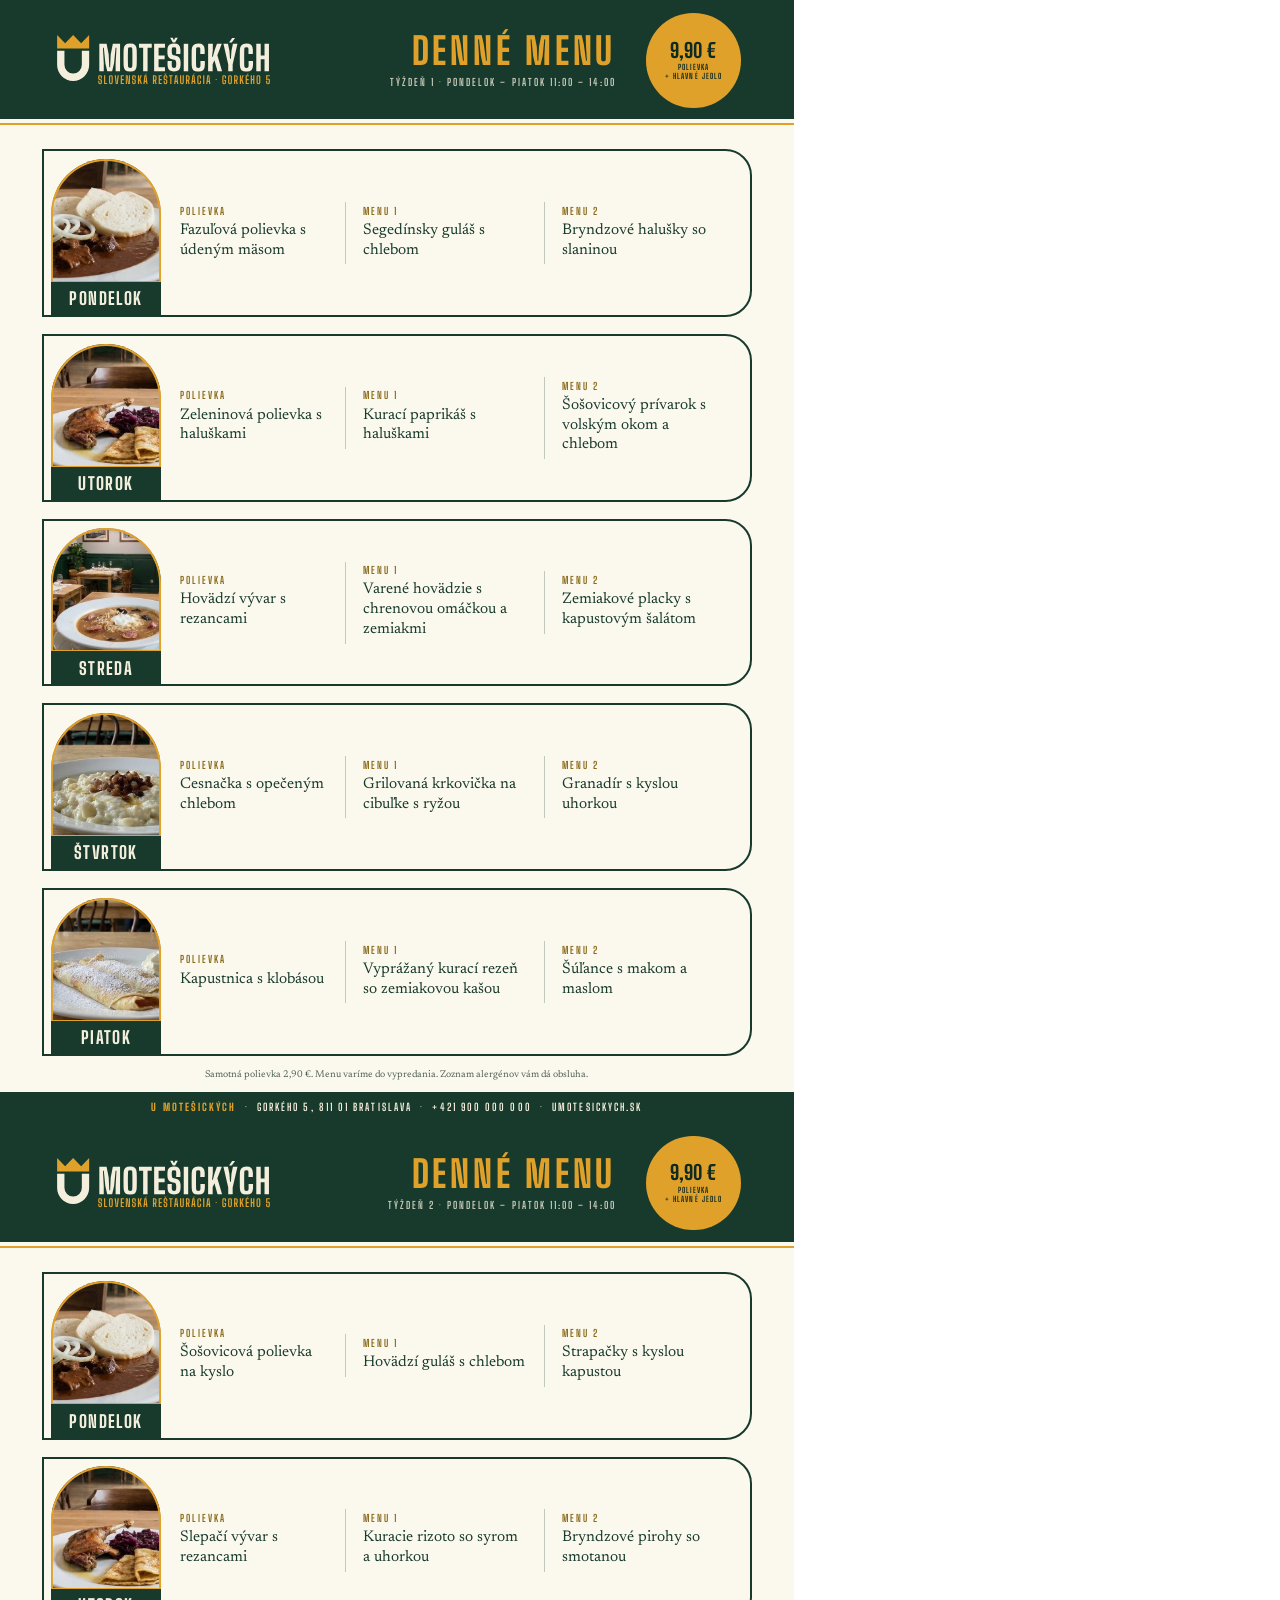
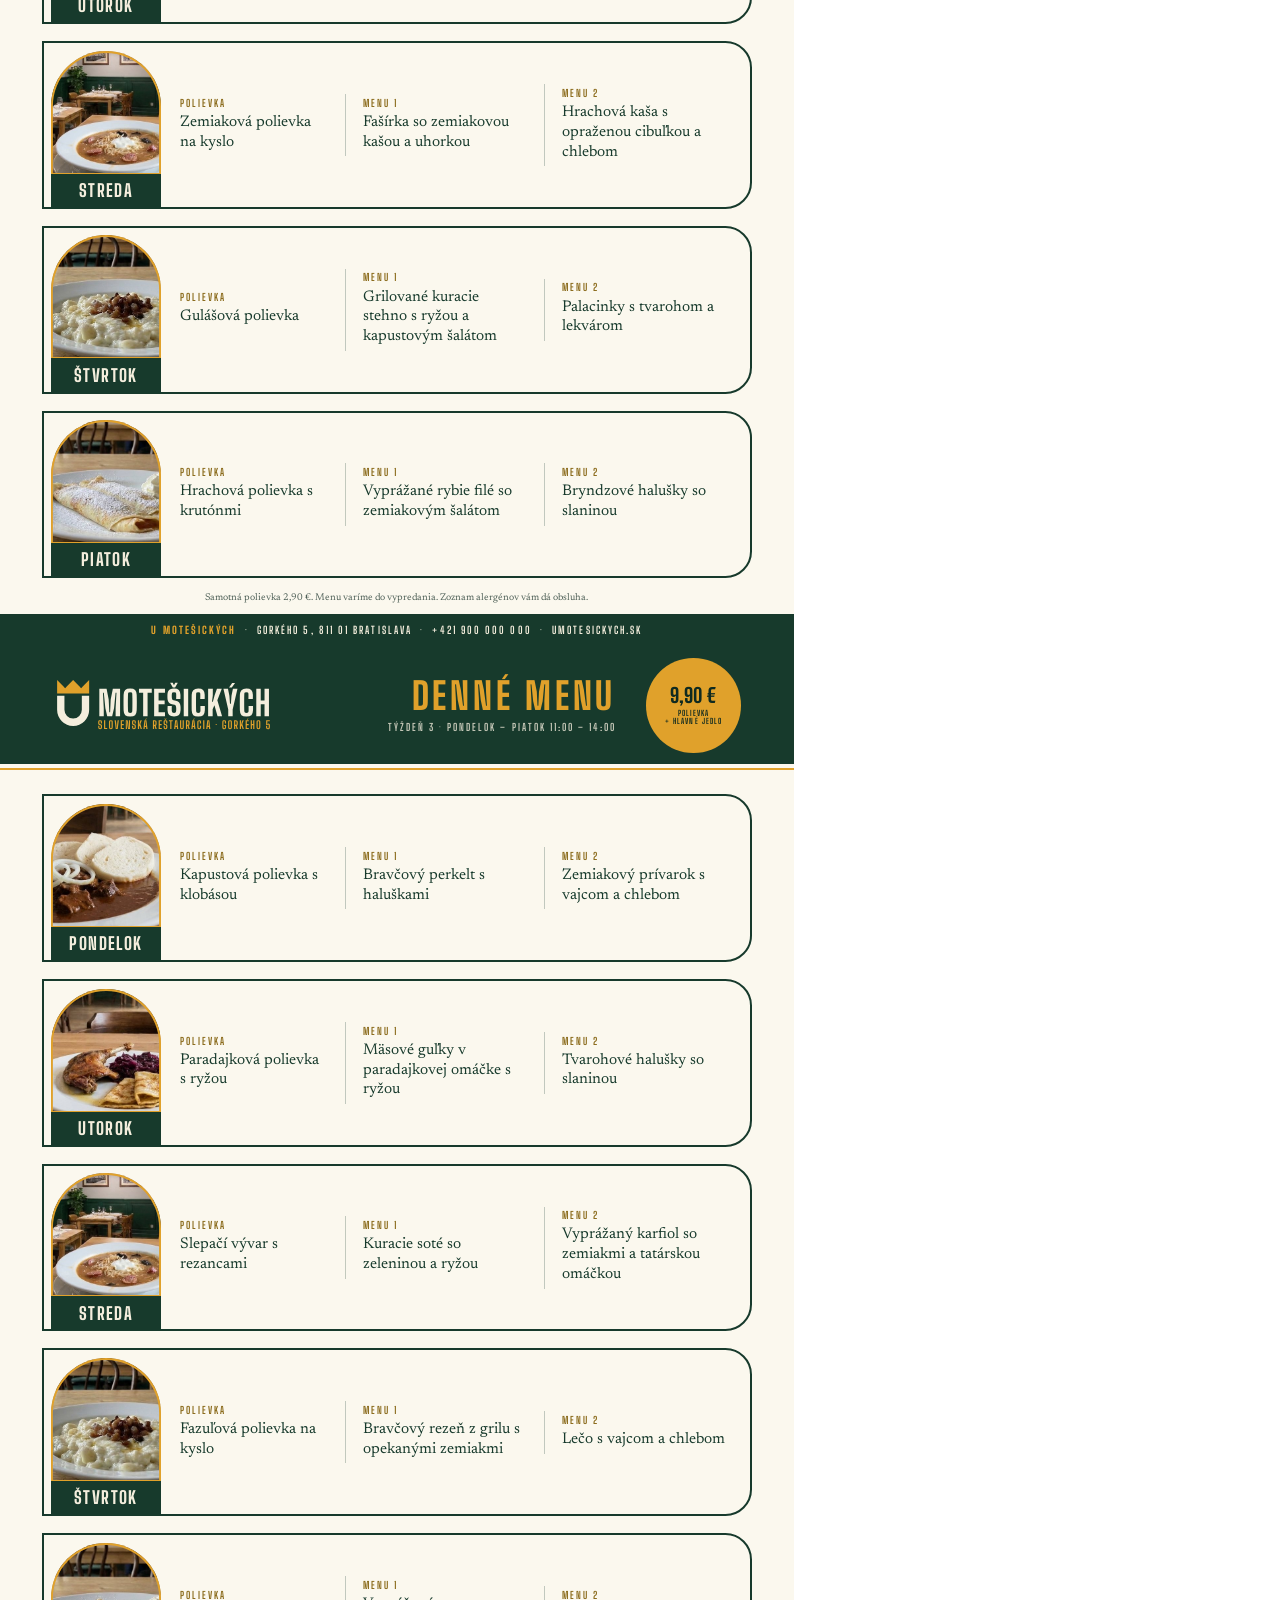
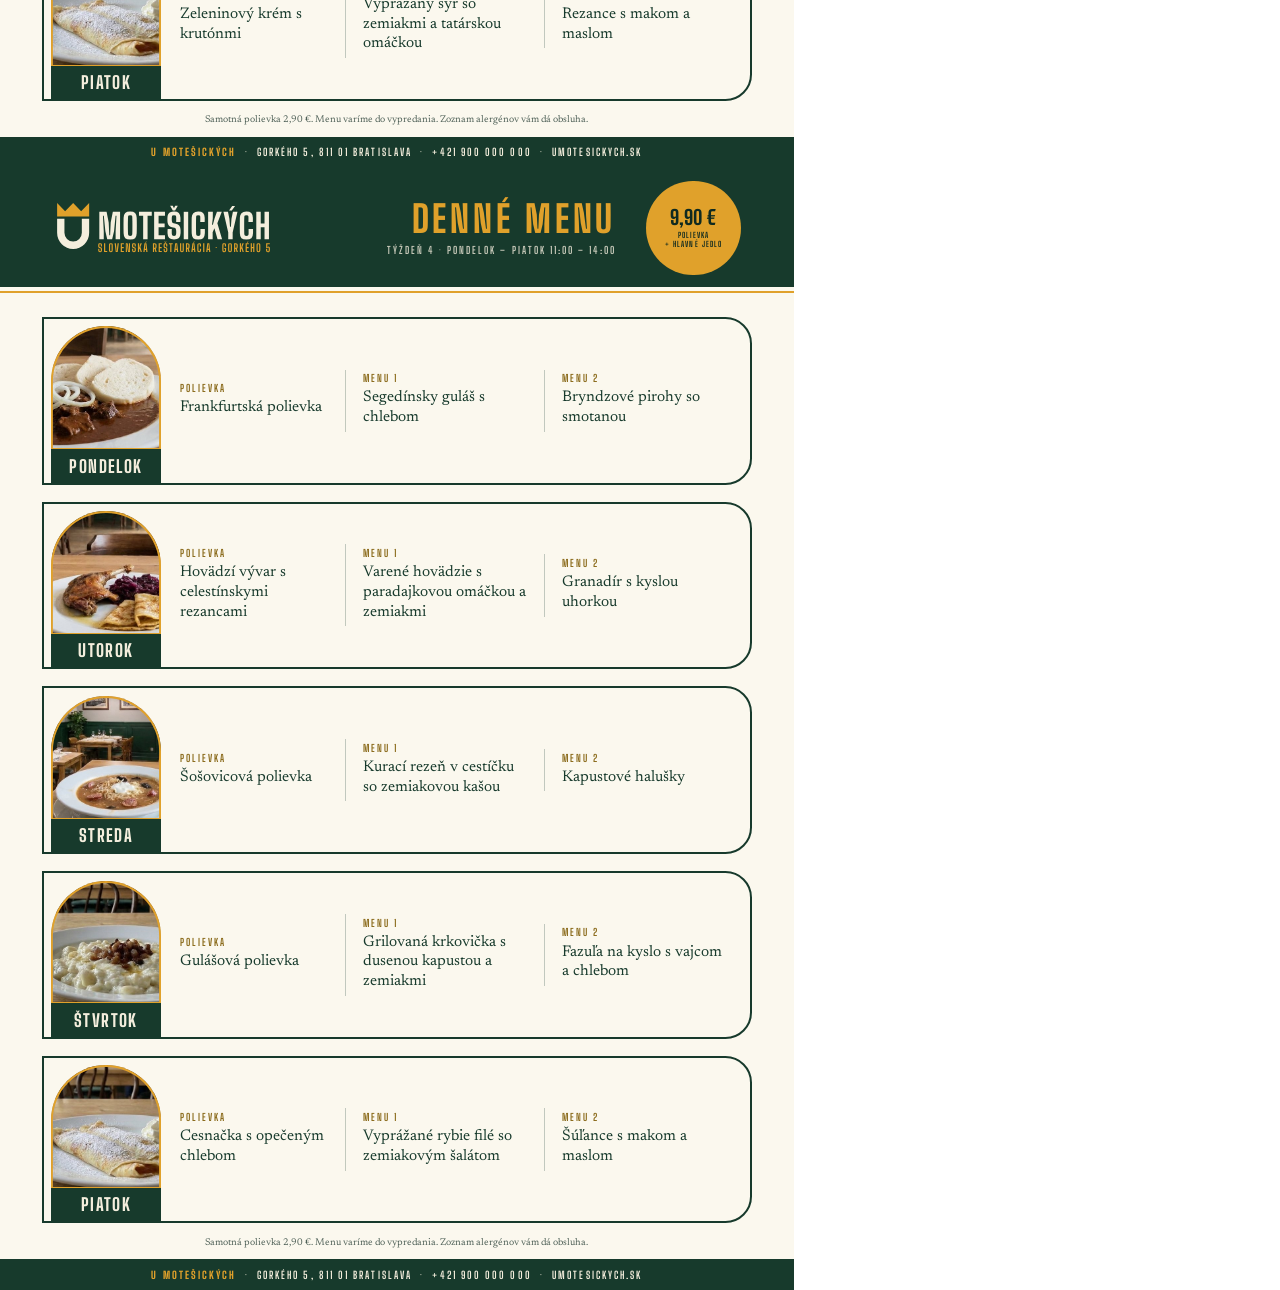
==== commit ebdc1516: "Add files via upload" ====
--- a/denne-menu-tlac.html
+++ b/denne-menu-tlac.html
@@ -1 +1 @@
-<!doctype html><html lang="sk"><head><meta charset="utf-8"><title>Denné menu – U Motešických</title><link rel="stylesheet" href="listok.css"></head><body><article class="sheet dm"><header><svg class="plogo" xmlns="http://www.w3.org/2000/svg" viewBox="0 0 966 256" role="img" xmlns:c2pa="http://c2pa.org/manifest"><title>U Motešických – slovenská reštaurácia</title><g transform="translate(0 0)"><g transform="translate(-40 -18) scale(1)"><path d="M58 104V166A70 70 0 0 0 198 166V104H166V166A38 38 0 0 1 90 166V104Z" fill="#F4EEDD"/><path d="M58 94V36L93 71L128 36L163 71L198 36V94Z" fill="#E0A12B"/></g><g transform="translate(196.00 176.00)" fill="#F4EEDD"><path transform="translate(0.00 0) scale(0.07500 -0.07500)" d="M86 0V1600H509L632 982L667 230H716L749 982L874 1600H1295V0H1036V486L1086 1372H1034L944 469L833 2H547L438 469L347 1372H297L345 486V0Z"/><path transform="translate(106.58 0) scale(0.07500 -0.07500)" d="M462 -18Q262 -18 173.0 66.5Q84 151 80 348Q78 457 76.5 571.0Q75 685 75.0 800.5Q75 916 76.5 1030.0Q78 1144 80 1254Q84 1450 173.0 1534.0Q262 1618 462 1618Q663 1618 750.0 1534.0Q837 1450 843 1254Q846 1143 848.0 1029.0Q850 915 850.0 799.5Q850 684 848.0 570.5Q846 457 843 348Q837 151 750.0 66.5Q663 -18 462 -18ZM462 193Q524 193 554.0 220.0Q584 247 585 301Q589 414 591.0 541.5Q593 669 593.0 801.5Q593 934 591.0 1061.0Q589 1188 585 1301Q584 1354 553.0 1380.5Q522 1407 462 1407Q402 1407 371.0 1380.5Q340 1354 338 1301Q334 1188 331.5 1061.0Q329 934 329.0 801.5Q329 669 331.5 541.5Q334 414 338 301Q340 247 371.0 220.0Q402 193 462 193Z"/><path transform="translate(178.88 0) scale(0.07500 -0.07500)" d="M255 0V1372H12V1600H757V1372H513V0Z"/><path transform="translate(239.55 0) scale(0.07500 -0.07500)" d="M86 0V1600H718V1372H345V926H698V698H345V228H718V0Z"/><path transform="translate(299.78 0) scale(0.07500 -0.07500)" d="M442 -18Q243 -18 158.0 67.0Q73 152 64 349Q63 388 63.0 430.0Q63 472 65.0 513.5Q67 555 71 595H314Q310 518 309.5 442.5Q309 367 314 302Q319 248 349.5 220.5Q380 193 442 193Q503 193 531.0 220.5Q559 248 564 302Q568 342 569.5 378.0Q571 414 569.5 451.0Q568 488 564 529Q561 579 539.5 617.0Q518 655 468 668L319 706Q222 731 166.0 778.5Q110 826 85.5 898.0Q61 970 58 1068Q57 1117 57.0 1162.5Q57 1208 58 1253Q63 1384 101.5 1464.5Q140 1545 222.5 1581.5Q305 1618 442 1618Q635 1618 721.5 1533.5Q808 1449 816 1253Q818 1207 817.0 1140.0Q816 1073 813 1011H565Q568 1083 569.0 1155.5Q570 1228 567 1300Q565 1353 532.5 1380.0Q500 1407 442 1407Q380 1407 351.0 1380.0Q322 1353 316 1300Q311 1242 311.0 1184.0Q311 1126 316 1068Q321 1016 342.5 980.0Q364 944 418 931L549 900Q652 875 711.0 825.5Q770 776 795.5 702.0Q821 628 824 529Q825 496 825.0 466.5Q825 437 824.5 408.5Q824 380 822 349Q814 152 728.5 67.0Q643 -18 442 -18ZM372 1682 216 1947H368L439 1810L510 1947H661L506 1682Z"/><path transform="translate(368.93 0) scale(0.07500 -0.07500)" d="M86 0V1600H345V0Z"/><path transform="translate(404.25 0) scale(0.07500 -0.07500)" d="M460 -19Q256 -19 169.5 66.0Q83 151 79 348Q77 446 76.0 562.0Q75 678 75.0 800.0Q75 922 76.0 1038.5Q77 1155 79 1254Q82 1424 171.5 1521.0Q261 1618 460 1618Q656 1618 744.0 1533.5Q832 1449 837 1253Q838 1218 838.0 1175.0Q838 1132 837.0 1088.5Q836 1045 835 1011H577Q578 1052 579.0 1103.5Q580 1155 580.0 1207.0Q580 1259 579 1300Q578 1353 547.5 1380.0Q517 1407 460 1407Q401 1407 370.0 1380.0Q339 1353 337 1300Q333 1184 331.5 1057.0Q330 930 330.0 800.0Q330 670 331.5 543.5Q333 417 337 301Q339 247 370.0 219.5Q401 192 460 192Q522 192 554.0 219.5Q586 247 587 301Q588 342 588.5 395.0Q589 448 588.5 501.0Q588 554 587 594H845Q847 537 847.0 471.5Q847 406 845 348Q840 151 750.5 66.0Q661 -19 460 -19Z"/><path transform="translate(475.50 0) scale(0.07500 -0.07500)" d="M86 0V1600H361L358 1214L313 844H362L465 1223L601 1600H883L624 928L899 0H636L453 639L350 405V0Z"/><path transform="translate(547.27 0) scale(0.07500 -0.07500)" d="M301 0V392L21 1600H285L369 1196L405 729H456L491 1196L575 1600H839L559 391V0ZM349 1680 529 1945H698L509 1680Z"/><path transform="translate(614.77 0) scale(0.07500 -0.07500)" d="M460 -19Q256 -19 169.5 66.0Q83 151 79 348Q77 446 76.0 562.0Q75 678 75.0 800.0Q75 922 76.0 1038.5Q77 1155 79 1254Q82 1424 171.5 1521.0Q261 1618 460 1618Q656 1618 744.0 1533.5Q832 1449 837 1253Q838 1218 838.0 1175.0Q838 1132 837.0 1088.5Q836 1045 835 1011H577Q578 1052 579.0 1103.5Q580 1155 580.0 1207.0Q580 1259 579 1300Q578 1353 547.5 1380.0Q517 1407 460 1407Q401 1407 370.0 1380.0Q339 1353 337 1300Q333 1184 331.5 1057.0Q330 930 330.0 800.0Q330 670 331.5 543.5Q333 417 337 301Q339 247 370.0 219.5Q401 192 460 192Q522 192 554.0 219.5Q586 247 587 301Q588 342 588.5 395.0Q589 448 588.5 501.0Q588 554 587 594H845Q847 537 847.0 471.5Q847 406 845 348Q840 151 750.5 66.0Q661 -19 460 -19Z"/><path transform="translate(686.02 0) scale(0.07500 -0.07500)" d="M86 0V1600H345V926H566V1600H824V0H566V698H345V0Z"/></g><g transform="translate(196.00 232.00)" fill="#E0A12B"><path transform="translate(0.00 0) scale(0.02412 -0.02412)" d="M410 -17Q231 -17 154.0 60.5Q77 138 70 316Q69 363 68.5 407.5Q68 452 69.5 497.0Q71 542 75 589H279Q275 509 274.5 429.0Q274 349 279 278Q283 219 314.0 190.5Q345 162 409 162Q472 162 500.0 190.5Q528 219 534 278Q537 323 538.0 362.0Q539 401 538.0 441.0Q537 481 534 529Q530 588 510.0 630.0Q490 672 437 686L303 720Q213 743 162.0 787.5Q111 832 89.0 901.0Q67 970 64 1066Q63 1120 63.5 1176.0Q64 1232 65 1287Q69 1405 103.5 1477.5Q138 1550 212.5 1583.5Q287 1617 409 1617Q582 1617 659.5 1540.0Q737 1463 744 1286Q746 1237 745.0 1165.5Q744 1094 741 1023H533Q536 1098 536.5 1173.5Q537 1249 534 1324Q533 1382 501.0 1410.5Q469 1439 408 1439Q344 1439 315.0 1410.5Q286 1382 281 1324Q276 1260 276.5 1195.0Q277 1130 281 1066Q285 1002 306.0 963.0Q327 924 382 910L503 881Q598 859 651.0 812.5Q704 766 726.0 695.5Q748 625 751 529Q753 487 753.0 453.0Q753 419 752.0 386.5Q751 354 750 316Q743 138 665.5 60.5Q588 -17 410 -17Z"/><path transform="translate(24.80 0) scale(0.02412 -0.02412)" d="M93 0V1600H309V192H666V0Z"/><path transform="translate(46.61 0) scale(0.02412 -0.02412)" d="M428 -17Q248 -17 168.5 59.5Q89 136 86 314Q83 434 82.0 556.0Q81 678 81.0 800.5Q81 923 82.0 1044.5Q83 1166 86 1287Q89 1464 168.5 1540.5Q248 1617 428 1617Q608 1617 686.5 1540.5Q765 1464 769 1287Q773 1165 774.5 1043.0Q776 921 776.0 799.0Q776 677 774.5 555.5Q773 434 769 314Q765 136 686.5 59.5Q608 -17 428 -17ZM428 162Q492 162 522.0 189.5Q552 217 553 276Q558 400 559.5 533.5Q561 667 561.0 803.0Q561 939 559.0 1071.0Q557 1203 553 1325Q552 1384 521.5 1411.5Q491 1439 428 1439Q365 1439 334.5 1411.5Q304 1384 302 1325Q298 1203 295.5 1071.0Q293 939 293.5 803.0Q294 667 296.0 533.5Q298 400 302 276Q304 217 334.5 189.5Q365 162 428 162Z"/><path transform="translate(72.40 0) scale(0.02412 -0.02412)" d="M236 0 35 1600H259L362 753L391 192H446L475 753L578 1600H803L602 0Z"/><path transform="translate(97.73 0) scale(0.02412 -0.02412)" d="M93 0V1600H664V1408H309V906H644V714H309V192H664V0Z"/><path transform="translate(119.97 0) scale(0.02412 -0.02412)" d="M93 0V1600H423L527 1092L650 192H699L659 974L643 1600H853V0H508L398 549L300 1409H248L285 606L302 0Z"/><path transform="translate(147.93 0) scale(0.02412 -0.02412)" d="M410 -17Q231 -17 154.0 60.5Q77 138 70 316Q69 363 68.5 407.5Q68 452 69.5 497.0Q71 542 75 589H279Q275 509 274.5 429.0Q274 349 279 278Q283 219 314.0 190.5Q345 162 409 162Q472 162 500.0 190.5Q528 219 534 278Q537 323 538.0 362.0Q539 401 538.0 441.0Q537 481 534 529Q530 588 510.0 630.0Q490 672 437 686L303 720Q213 743 162.0 787.5Q111 832 89.0 901.0Q67 970 64 1066Q63 1120 63.5 1176.0Q64 1232 65 1287Q69 1405 103.5 1477.5Q138 1550 212.5 1583.5Q287 1617 409 1617Q582 1617 659.5 1540.0Q737 1463 744 1286Q746 1237 745.0 1165.5Q744 1094 741 1023H533Q536 1098 536.5 1173.5Q537 1249 534 1324Q533 1382 501.0 1410.5Q469 1439 408 1439Q344 1439 315.0 1410.5Q286 1382 281 1324Q276 1260 276.5 1195.0Q277 1130 281 1066Q285 1002 306.0 963.0Q327 924 382 910L503 881Q598 859 651.0 812.5Q704 766 726.0 695.5Q748 625 751 529Q753 487 753.0 453.0Q753 419 752.0 386.5Q751 354 750 316Q743 138 665.5 60.5Q588 -17 410 -17Z"/><path transform="translate(172.73 0) scale(0.02412 -0.02412)" d="M93 0V1600H323L320 1217L284 833H327L439 1235L566 1600H803L551 913L821 0H601L409 668L313 442V0Z"/><path transform="translate(198.19 0) scale(0.02412 -0.02412)" d="M32 0 228 1600H588L784 0H563L525 399H291L254 0ZM312 591H505L471 943L436 1408H380L346 943ZM345 1680 512 1932H658L484 1680Z"/><path transform="translate(238.45 0) scale(0.02412 -0.02412)" d="M93 0V1600H408Q587 1600 667.5 1525.0Q748 1450 754 1276Q757 1203 757.5 1142.5Q758 1082 757.5 1023.5Q757 965 754 900Q751 787 715.5 716.5Q680 646 606 612L781 0H551L402 576H309V0ZM309 767H407Q472 767 503.5 797.5Q535 828 538 889Q541 953 542.0 1020.5Q543 1088 542.0 1155.5Q541 1223 538 1287Q535 1348 504.0 1378.0Q473 1408 408 1408H309Z"/><path transform="translate(263.49 0) scale(0.02412 -0.02412)" d="M93 0V1600H664V1408H309V906H644V714H309V192H664V0Z"/><path transform="translate(285.74 0) scale(0.02412 -0.02412)" d="M410 -17Q231 -17 154.0 60.5Q77 138 70 316Q69 363 68.5 407.5Q68 452 69.5 497.0Q71 542 75 589H279Q275 509 274.5 429.0Q274 349 279 278Q283 219 314.0 190.5Q345 162 409 162Q472 162 500.0 190.5Q528 219 534 278Q537 323 538.0 362.0Q539 401 538.0 441.0Q537 481 534 529Q530 588 510.0 630.0Q490 672 437 686L303 720Q213 743 162.0 787.5Q111 832 89.0 901.0Q67 970 64 1066Q63 1120 63.5 1176.0Q64 1232 65 1287Q69 1405 103.5 1477.5Q138 1550 212.5 1583.5Q287 1617 409 1617Q582 1617 659.5 1540.0Q737 1463 744 1286Q746 1237 745.0 1165.5Q744 1094 741 1023H533Q536 1098 536.5 1173.5Q537 1249 534 1324Q533 1382 501.0 1410.5Q469 1439 408 1439Q344 1439 315.0 1410.5Q286 1382 281 1324Q276 1260 276.5 1195.0Q277 1130 281 1066Q285 1002 306.0 963.0Q327 924 382 910L503 881Q598 859 651.0 812.5Q704 766 726.0 695.5Q748 625 751 529Q753 487 753.0 453.0Q753 419 752.0 386.5Q751 354 750 316Q743 138 665.5 60.5Q588 -17 410 -17ZM348 1682 201 1934H331L406 1793L481 1934H611L464 1682Z"/><path transform="translate(310.54 0) scale(0.02412 -0.02412)" d="M241 0V1408H11V1600H688V1408H458V0Z"/><path transform="translate(332.54 0) scale(0.02412 -0.02412)" d="M32 0 228 1600H588L784 0H563L525 399H291L254 0ZM312 591H505L471 943L436 1408H380L346 943Z"/><path transform="translate(357.37 0) scale(0.02412 -0.02412)" d="M420 -17Q238 -17 159.5 59.5Q81 136 79 314Q75 634 75.0 957.5Q75 1281 79 1600H295Q292 1387 291.0 1162.5Q290 938 291.0 713.5Q292 489 294 276Q294 219 326.0 190.5Q358 162 420 162Q483 162 513.5 190.5Q544 219 544 276Q546 489 547.0 713.5Q548 938 547.5 1162.5Q547 1387 544 1600H760Q765 1281 765.0 957.5Q765 634 760 314Q758 136 679.5 59.5Q601 -17 420 -17Z"/><path transform="translate(382.74 0) scale(0.02412 -0.02412)" d="M93 0V1600H408Q587 1600 667.5 1525.0Q748 1450 754 1276Q757 1203 757.5 1142.5Q758 1082 757.5 1023.5Q757 965 754 900Q751 787 715.5 716.5Q680 646 606 612L781 0H551L402 576H309V0ZM309 767H407Q472 767 503.5 797.5Q535 828 538 889Q541 953 542.0 1020.5Q543 1088 542.0 1155.5Q541 1223 538 1287Q535 1348 504.0 1378.0Q473 1408 408 1408H309Z"/><path transform="translate(407.79 0) scale(0.02412 -0.02412)" d="M32 0 228 1600H588L784 0H563L525 399H291L254 0ZM312 591H505L471 943L436 1408H380L346 943ZM345 1680 512 1932H658L484 1680Z"/><path transform="translate(432.61 0) scale(0.02412 -0.02412)" d="M425 -17Q243 -17 165.5 60.0Q88 137 85 315Q83 427 82.0 550.0Q81 673 81.0 800.0Q81 927 82.0 1050.5Q83 1174 85 1287Q87 1443 167.0 1529.5Q247 1616 424 1616Q600 1616 679.0 1539.5Q758 1463 764 1285Q765 1250 765.0 1201.5Q765 1153 764.0 1105.5Q763 1058 762 1022H546Q547 1066 547.5 1119.0Q548 1172 548.0 1225.5Q548 1279 547 1323Q546 1382 515.5 1410.0Q485 1438 424 1438Q363 1438 333.0 1410.0Q303 1382 301 1323Q297 1196 295.5 1064.5Q294 933 294.0 800.0Q294 667 295.5 535.0Q297 403 301 277Q303 218 333.5 189.5Q364 161 425 161Q490 161 522.0 189.5Q554 218 555 277Q556 322 556.5 377.5Q557 433 556.0 488.0Q555 543 554 588H771Q773 522 773.5 451.5Q774 381 772 315Q766 137 685.5 60.0Q605 -17 425 -17Z"/><path transform="translate(457.99 0) scale(0.02412 -0.02412)" d="M93 0V1600H309V0Z"/><path transform="translate(472.83 0) scale(0.02412 -0.02412)" d="M32 0 228 1600H588L784 0H563L525 399H291L254 0ZM312 591H505L471 943L436 1408H380L346 943Z"/><path transform="translate(513.10 0) scale(0.02412 -0.02412)" d="M86 751V918H254V751Z"/><path transform="translate(541.88 0) scale(0.02412 -0.02412)" d="M428 -17Q306 -17 232.5 16.5Q159 50 124.5 123.5Q90 197 86 316Q83 426 82.0 548.5Q81 671 81.0 796.5Q81 922 82.0 1043.5Q83 1165 86 1274Q91 1398 126.0 1473.5Q161 1549 234.5 1583.0Q308 1617 427 1617Q598 1617 676.5 1540.0Q755 1463 765 1286Q768 1224 768.0 1154.5Q768 1085 765 1023H549Q552 1091 552.0 1173.5Q552 1256 549 1324Q546 1382 515.5 1410.5Q485 1439 427 1439Q366 1439 335.5 1410.5Q305 1382 302 1324Q298 1199 295.5 1067.0Q293 935 293.0 801.0Q293 667 295.5 535.0Q298 403 302 278Q305 219 335.5 190.5Q366 162 428 162Q490 162 524.0 190.5Q558 219 561 278Q562 316 562.5 362.5Q563 409 562.5 454.5Q562 500 561 539H439V728H772Q775 644 774.5 538.0Q774 432 770 316Q763 138 683.5 60.5Q604 -17 428 -17Z"/><path transform="translate(567.34 0) scale(0.02412 -0.02412)" d="M428 -17Q248 -17 168.5 59.5Q89 136 86 314Q83 434 82.0 556.0Q81 678 81.0 800.5Q81 923 82.0 1044.5Q83 1166 86 1287Q89 1464 168.5 1540.5Q248 1617 428 1617Q608 1617 686.5 1540.5Q765 1464 769 1287Q773 1165 774.5 1043.0Q776 921 776.0 799.0Q776 677 774.5 555.5Q773 434 769 314Q765 136 686.5 59.5Q608 -17 428 -17ZM428 162Q492 162 522.0 189.5Q552 217 553 276Q558 400 559.5 533.5Q561 667 561.0 803.0Q561 939 559.0 1071.0Q557 1203 553 1325Q552 1384 521.5 1411.5Q491 1439 428 1439Q365 1439 334.5 1411.5Q304 1384 302 1325Q298 1203 295.5 1071.0Q293 939 293.5 803.0Q294 667 296.0 533.5Q298 400 302 276Q304 217 334.5 189.5Q365 162 428 162Z"/><path transform="translate(593.13 0) scale(0.02412 -0.02412)" d="M93 0V1600H408Q587 1600 667.5 1525.0Q748 1450 754 1276Q757 1203 757.5 1142.5Q758 1082 757.5 1023.5Q757 965 754 900Q751 787 715.5 716.5Q680 646 606 612L781 0H551L402 576H309V0ZM309 767H407Q472 767 503.5 797.5Q535 828 538 889Q541 953 542.0 1020.5Q543 1088 542.0 1155.5Q541 1223 538 1287Q535 1348 504.0 1378.0Q473 1408 408 1408H309Z"/><path transform="translate(618.17 0) scale(0.02412 -0.02412)" d="M93 0V1600H323L320 1217L284 833H327L439 1235L566 1600H803L551 913L821 0H601L409 668L313 442V0Z"/><path transform="translate(643.62 0) scale(0.02412 -0.02412)" d="M93 0V1600H664V1408H309V906H644V714H309V192H664V0ZM301 1680 468 1932H614L440 1680Z"/><path transform="translate(665.86 0) scale(0.02412 -0.02412)" d="M93 0V1600H309V906H542V1600H758V0H542V714H309V0Z"/><path transform="translate(691.53 0) scale(0.02412 -0.02412)" d="M428 -17Q248 -17 168.5 59.5Q89 136 86 314Q83 434 82.0 556.0Q81 678 81.0 800.5Q81 923 82.0 1044.5Q83 1166 86 1287Q89 1464 168.5 1540.5Q248 1617 428 1617Q608 1617 686.5 1540.5Q765 1464 769 1287Q773 1165 774.5 1043.0Q776 921 776.0 799.0Q776 677 774.5 555.5Q773 434 769 314Q765 136 686.5 59.5Q608 -17 428 -17ZM428 162Q492 162 522.0 189.5Q552 217 553 276Q558 400 559.5 533.5Q561 667 561.0 803.0Q561 939 559.0 1071.0Q557 1203 553 1325Q552 1384 521.5 1411.5Q491 1439 428 1439Q365 1439 334.5 1411.5Q304 1384 302 1325Q298 1203 295.5 1071.0Q293 939 293.5 803.0Q294 667 296.0 533.5Q298 400 302 276Q304 217 334.5 189.5Q365 162 428 162Z"/><path transform="translate(732.76 0) scale(0.02412 -0.02412)" d="M450 -17Q265 -17 182.0 60.5Q99 138 94 316Q92 380 92.0 432.5Q92 485 95 542H311Q308 503 307.5 457.5Q307 412 307.5 367.5Q308 323 310 289Q315 225 346.5 193.5Q378 162 444 162Q510 162 541.0 193.5Q572 225 576 289Q584 397 584.5 498.5Q585 600 578 703Q575 762 545.0 790.5Q515 819 457 819Q415 819 385.0 804.5Q355 790 338.0 764.0Q321 738 320 701H114V1600H776V1408H330V900H368Q390 942 438.5 971.0Q487 1000 554 1000Q672 1000 730.0 922.5Q788 845 795 707Q798 636 798.5 569.5Q799 503 797.5 439.5Q796 376 793 316Q783 197 747.0 123.5Q711 50 639.5 16.5Q568 -17 450 -17Z"/></g></g><metadata><c2pa:manifest>[base64]/[base64]/4ajbEu/CprwYj8vUKAJMv/[base64]/Bx0QbT3b6iY3VybHgpc2VsZiNqdW1iZj1jMnBhLmFzc2VydGlvbnMvYzJwYS5oYXNoLmRhdGFkaGFzaFggvY4/Yj9/[base64]/[base64]/3cyjxFA3Qo5S46fX0/ihY0VZ7mfb9KF703t5OjWDBWMA4GA1UdDwEB/wQEAwIHgDAVBgNVHSUEDjAMBgorBgEEAYPoXgIBMAwGA1UdEwEB/wQCMAAwHwYDVR0jBBgwFoAUzlHiBIFOZFsj+OPEz5o+nMHXXMIwCgYIKoZIzj0EAwMDZwAwZAIwMXMdFJ4BetLLVY7ORuE9noqbbAZOZn/aArXyTwFAZfKrPzxF2vPoJNf1+UCdg1XGAjBwX1zd9WGqYkqmL5SFqw1QySjr1zJfpJM9+1rdDwSPLMOPOjKuiXjoU/[base64]</c2pa:manifest></metadata></svg><div class="ttl"><h1>Denné menu</h1><p>Týždeň 1 · pondelok – piatok 11:00 – 14:00</p></div><div class="badge">9,90 €<small>polievka<br>+ hlavné jedlo</small></div></header><div class="dmlist"><section class="day"><h2>Pondelok</h2><ul><li><div class="l1"><b>Polievka</b></div><div class="l2">Fazuľová polievka s údeným mäsom</div></li><li><div class="l1"><b>Menu 1</b></div><div class="l2">Segedínsky guláš s chlebom</div></li><li><div class="l1"><b>Menu 2</b></div><div class="l2">Bryndzové halušky so slaninou</div></li></ul></section><section class="day"><h2>Utorok</h2><ul><li><div class="l1"><b>Polievka</b></div><div class="l2">Zeleninová polievka s haluškami</div></li><li><div class="l1"><b>Menu 1</b></div><div class="l2">Kurací paprikáš s haluškami</div></li><li><div class="l1"><b>Menu 2</b></div><div class="l2">Šošovicový prívarok s volským okom a chlebom</div></li></ul></section><section class="day"><h2>Streda</h2><ul><li><div class="l1"><b>Polievka</b></div><div class="l2">Hovädzí vývar s rezancami</div></li><li><div class="l1"><b>Menu 1</b></div><div class="l2">Varené hovädzie s chrenovou omáčkou a zemiakmi</div></li><li><div class="l1"><b>Menu 2</b></div><div class="l2">Zemiakové placky s kapustovým šalátom</div></li></ul></section><section class="day"><h2>Štvrtok</h2><ul><li><div class="l1"><b>Polievka</b></div><div class="l2">Cesnačka s opečeným chlebom</div></li><li><div class="l1"><b>Menu 1</b></div><div class="l2">Grilovaná krkovička na cibuľke s ryžou</div></li><li><div class="l1"><b>Menu 2</b></div><div class="l2">Granadír s kyslou uhorkou</div></li></ul></section><section class="day"><h2>Piatok</h2><ul><li><div class="l1"><b>Polievka</b></div><div class="l2">Kapustnica s klobásou</div></li><li><div class="l1"><b>Menu 1</b></div><div class="l2">Vyprážaný kurací rezeň so zemiakovou kašou</div></li><li><div class="l1"><b>Menu 2</b></div><div class="l2">Šúľance s makom a maslom</div></li></ul></section></div><footer><p>Samotná polievka 2,90 €. Menu varíme do vypredania. Zoznam alergénov vám dá obsluha.</p><p class="addr"><b>U Motešických</b> &nbsp;·&nbsp; Gorkého 5, 811 01 Bratislava &nbsp;·&nbsp; +421 900 000 000 &nbsp;·&nbsp; umotesickych.sk</p></footer></article><article class="sheet dm"><header><svg class="plogo" xmlns="http://www.w3.org/2000/svg" viewBox="0 0 966 256" role="img" xmlns:c2pa="http://c2pa.org/manifest"><title>U Motešických – slovenská reštaurácia</title><g transform="translate(0 0)"><g transform="translate(-40 -18) scale(1)"><path d="M58 104V166A70 70 0 0 0 198 166V104H166V166A38 38 0 0 1 90 166V104Z" fill="#F4EEDD"/><path d="M58 94V36L93 71L128 36L163 71L198 36V94Z" fill="#E0A12B"/></g><g transform="translate(196.00 176.00)" fill="#F4EEDD"><path transform="translate(0.00 0) scale(0.07500 -0.07500)" d="M86 0V1600H509L632 982L667 230H716L749 982L874 1600H1295V0H1036V486L1086 1372H1034L944 469L833 2H547L438 469L347 1372H297L345 486V0Z"/><path transform="translate(106.58 0) scale(0.07500 -0.07500)" d="M462 -18Q262 -18 173.0 66.5Q84 151 80 348Q78 457 76.5 571.0Q75 685 75.0 800.5Q75 916 76.5 1030.0Q78 1144 80 1254Q84 1450 173.0 1534.0Q262 1618 462 1618Q663 1618 750.0 1534.0Q837 1450 843 1254Q846 1143 848.0 1029.0Q850 915 850.0 799.5Q850 684 848.0 570.5Q846 457 843 348Q837 151 750.0 66.5Q663 -18 462 -18ZM462 193Q524 193 554.0 220.0Q584 247 585 301Q589 414 591.0 541.5Q593 669 593.0 801.5Q593 934 591.0 1061.0Q589 1188 585 1301Q584 1354 553.0 1380.5Q522 1407 462 1407Q402 1407 371.0 1380.5Q340 1354 338 1301Q334 1188 331.5 1061.0Q329 934 329.0 801.5Q329 669 331.5 541.5Q334 414 338 301Q340 247 371.0 220.0Q402 193 462 193Z"/><path transform="translate(178.88 0) scale(0.07500 -0.07500)" d="M255 0V1372H12V1600H757V1372H513V0Z"/><path transform="translate(239.55 0) scale(0.07500 -0.07500)" d="M86 0V1600H718V1372H345V926H698V698H345V228H718V0Z"/><path transform="translate(299.78 0) scale(0.07500 -0.07500)" d="M442 -18Q243 -18 158.0 67.0Q73 152 64 349Q63 388 63.0 430.0Q63 472 65.0 513.5Q67 555 71 595H314Q310 518 309.5 442.5Q309 367 314 302Q319 248 349.5 220.5Q380 193 442 193Q503 193 531.0 220.5Q559 248 564 302Q568 342 569.5 378.0Q571 414 569.5 451.0Q568 488 564 529Q561 579 539.5 617.0Q518 655 468 668L319 706Q222 731 166.0 778.5Q110 826 85.5 898.0Q61 970 58 1068Q57 1117 57.0 1162.5Q57 1208 58 1253Q63 1384 101.5 1464.5Q140 1545 222.5 1581.5Q305 1618 442 1618Q635 1618 721.5 1533.5Q808 1449 816 1253Q818 1207 817.0 1140.0Q816 1073 813 1011H565Q568 1083 569.0 1155.5Q570 1228 567 1300Q565 1353 532.5 1380.0Q500 1407 442 1407Q380 1407 351.0 1380.0Q322 1353 316 1300Q311 1242 311.0 1184.0Q311 1126 316 1068Q321 1016 342.5 980.0Q364 944 418 931L549 900Q652 875 711.0 825.5Q770 776 795.5 702.0Q821 628 824 529Q825 496 825.0 466.5Q825 437 824.5 408.5Q824 380 822 349Q814 152 728.5 67.0Q643 -18 442 -18ZM372 1682 216 1947H368L439 1810L510 1947H661L506 1682Z"/><path transform="translate(368.93 0) scale(0.07500 -0.07500)" d="M86 0V1600H345V0Z"/><path transform="translate(404.25 0) scale(0.07500 -0.07500)" d="M460 -19Q256 -19 169.5 66.0Q83 151 79 348Q77 446 76.0 562.0Q75 678 75.0 800.0Q75 922 76.0 1038.5Q77 1155 79 1254Q82 1424 171.5 1521.0Q261 1618 460 1618Q656 1618 744.0 1533.5Q832 1449 837 1253Q838 1218 838.0 1175.0Q838 1132 837.0 1088.5Q836 1045 835 1011H577Q578 1052 579.0 1103.5Q580 1155 580.0 1207.0Q580 1259 579 1300Q578 1353 547.5 1380.0Q517 1407 460 1407Q401 1407 370.0 1380.0Q339 1353 337 1300Q333 1184 331.5 1057.0Q330 930 330.0 800.0Q330 670 331.5 543.5Q333 417 337 301Q339 247 370.0 219.5Q401 192 460 192Q522 192 554.0 219.5Q586 247 587 301Q588 342 588.5 395.0Q589 448 588.5 501.0Q588 554 587 594H845Q847 537 847.0 471.5Q847 406 845 348Q840 151 750.5 66.0Q661 -19 460 -19Z"/><path transform="translate(475.50 0) scale(0.07500 -0.07500)" d="M86 0V1600H361L358 1214L313 844H362L465 1223L601 1600H883L624 928L899 0H636L453 639L350 405V0Z"/><path transform="translate(547.27 0) scale(0.07500 -0.07500)" d="M301 0V392L21 1600H285L369 1196L405 729H456L491 1196L575 1600H839L559 391V0ZM349 1680 529 1945H698L509 1680Z"/><path transform="translate(614.77 0) scale(0.07500 -0.07500)" d="M460 -19Q256 -19 169.5 66.0Q83 151 79 348Q77 446 76.0 562.0Q75 678 75.0 800.0Q75 922 76.0 1038.5Q77 1155 79 1254Q82 1424 171.5 1521.0Q261 1618 460 1618Q656 1618 744.0 1533.5Q832 1449 837 1253Q838 1218 838.0 1175.0Q838 1132 837.0 1088.5Q836 1045 835 1011H577Q578 1052 579.0 1103.5Q580 1155 580.0 1207.0Q580 1259 579 1300Q578 1353 547.5 1380.0Q517 1407 460 1407Q401 1407 370.0 1380.0Q339 1353 337 1300Q333 1184 331.5 1057.0Q330 930 330.0 800.0Q330 670 331.5 543.5Q333 417 337 301Q339 247 370.0 219.5Q401 192 460 192Q522 192 554.0 219.5Q586 247 587 301Q588 342 588.5 395.0Q589 448 588.5 501.0Q588 554 587 594H845Q847 537 847.0 471.5Q847 406 845 348Q840 151 750.5 66.0Q661 -19 460 -19Z"/><path transform="translate(686.02 0) scale(0.07500 -0.07500)" d="M86 0V1600H345V926H566V1600H824V0H566V698H345V0Z"/></g><g transform="translate(196.00 232.00)" fill="#E0A12B"><path transform="translate(0.00 0) scale(0.02412 -0.02412)" d="M410 -17Q231 -17 154.0 60.5Q77 138 70 316Q69 363 68.5 407.5Q68 452 69.5 497.0Q71 542 75 589H279Q275 509 274.5 429.0Q274 349 279 278Q283 219 314.0 190.5Q345 162 409 162Q472 162 500.0 190.5Q528 219 534 278Q537 323 538.0 362.0Q539 401 538.0 441.0Q537 481 534 529Q530 588 510.0 630.0Q490 672 437 686L303 720Q213 743 162.0 787.5Q111 832 89.0 901.0Q67 970 64 1066Q63 1120 63.5 1176.0Q64 1232 65 1287Q69 1405 103.5 1477.5Q138 1550 212.5 1583.5Q287 1617 409 1617Q582 1617 659.5 1540.0Q737 1463 744 1286Q746 1237 745.0 1165.5Q744 1094 741 1023H533Q536 1098 536.5 1173.5Q537 1249 534 1324Q533 1382 501.0 1410.5Q469 1439 408 1439Q344 1439 315.0 1410.5Q286 1382 281 1324Q276 1260 276.5 1195.0Q277 1130 281 1066Q285 1002 306.0 963.0Q327 924 382 910L503 881Q598 859 651.0 812.5Q704 766 726.0 695.5Q748 625 751 529Q753 487 753.0 453.0Q753 419 752.0 386.5Q751 354 750 316Q743 138 665.5 60.5Q588 -17 410 -17Z"/><path transform="translate(24.80 0) scale(0.02412 -0.02412)" d="M93 0V1600H309V192H666V0Z"/><path transform="translate(46.61 0) scale(0.02412 -0.02412)" d="M428 -17Q248 -17 168.5 59.5Q89 136 86 314Q83 434 82.0 556.0Q81 678 81.0 800.5Q81 923 82.0 1044.5Q83 1166 86 1287Q89 1464 168.5 1540.5Q248 1617 428 1617Q608 1617 686.5 1540.5Q765 1464 769 1287Q773 1165 774.5 1043.0Q776 921 776.0 799.0Q776 677 774.5 555.5Q773 434 769 314Q765 136 686.5 59.5Q608 -17 428 -17ZM428 162Q492 162 522.0 189.5Q552 217 553 276Q558 400 559.5 533.5Q561 667 561.0 803.0Q561 939 559.0 1071.0Q557 1203 553 1325Q552 1384 521.5 1411.5Q491 1439 428 1439Q365 1439 334.5 1411.5Q304 1384 302 1325Q298 1203 295.5 1071.0Q293 939 293.5 803.0Q294 667 296.0 533.5Q298 400 302 276Q304 217 334.5 189.5Q365 162 428 162Z"/><path transform="translate(72.40 0) scale(0.02412 -0.02412)" d="M236 0 35 1600H259L362 753L391 192H446L475 753L578 1600H803L602 0Z"/><path transform="translate(97.73 0) scale(0.02412 -0.02412)" d="M93 0V1600H664V1408H309V906H644V714H309V192H664V0Z"/><path transform="translate(119.97 0) scale(0.02412 -0.02412)" d="M93 0V1600H423L527 1092L650 192H699L659 974L643 1600H853V0H508L398 549L300 1409H248L285 606L302 0Z"/><path transform="translate(147.93 0) scale(0.02412 -0.02412)" d="M410 -17Q231 -17 154.0 60.5Q77 138 70 316Q69 363 68.5 407.5Q68 452 69.5 497.0Q71 542 75 589H279Q275 509 274.5 429.0Q274 349 279 278Q283 219 314.0 190.5Q345 162 409 162Q472 162 500.0 190.5Q528 219 534 278Q537 323 538.0 362.0Q539 401 538.0 441.0Q537 481 534 529Q530 588 510.0 630.0Q490 672 437 686L303 720Q213 743 162.0 787.5Q111 832 89.0 901.0Q67 970 64 1066Q63 1120 63.5 1176.0Q64 1232 65 1287Q69 1405 103.5 1477.5Q138 1550 212.5 1583.5Q287 1617 409 1617Q582 1617 659.5 1540.0Q737 1463 744 1286Q746 1237 745.0 1165.5Q744 1094 741 1023H533Q536 1098 536.5 1173.5Q537 1249 534 1324Q533 1382 501.0 1410.5Q469 1439 408 1439Q344 1439 315.0 1410.5Q286 1382 281 1324Q276 1260 276.5 1195.0Q277 1130 281 1066Q285 1002 306.0 963.0Q327 924 382 910L503 881Q598 859 651.0 812.5Q704 766 726.0 695.5Q748 625 751 529Q753 487 753.0 453.0Q753 419 752.0 386.5Q751 354 750 316Q743 138 665.5 60.5Q588 -17 410 -17Z"/><path transform="translate(172.73 0) scale(0.02412 -0.02412)" d="M93 0V1600H323L320 1217L284 833H327L439 1235L566 1600H803L551 913L821 0H601L409 668L313 442V0Z"/><path transform="translate(198.19 0) scale(0.02412 -0.02412)" d="M32 0 228 1600H588L784 0H563L525 399H291L254 0ZM312 591H505L471 943L436 1408H380L346 943ZM345 1680 512 1932H658L484 1680Z"/><path transform="translate(238.45 0) scale(0.02412 -0.02412)" d="M93 0V1600H408Q587 1600 667.5 1525.0Q748 1450 754 1276Q757 1203 757.5 1142.5Q758 1082 757.5 1023.5Q757 965 754 900Q751 787 715.5 716.5Q680 646 606 612L781 0H551L402 576H309V0ZM309 767H407Q472 767 503.5 797.5Q535 828 538 889Q541 953 542.0 1020.5Q543 1088 542.0 1155.5Q541 1223 538 1287Q535 1348 504.0 1378.0Q473 1408 408 1408H309Z"/><path transform="translate(263.49 0) scale(0.02412 -0.02412)" d="M93 0V1600H664V1408H309V906H644V714H309V192H664V0Z"/><path transform="translate(285.74 0) scale(0.02412 -0.02412)" d="M410 -17Q231 -17 154.0 60.5Q77 138 70 316Q69 363 68.5 407.5Q68 452 69.5 497.0Q71 542 75 589H279Q275 509 274.5 429.0Q274 349 279 278Q283 219 314.0 190.5Q345 162 409 162Q472 162 500.0 190.5Q528 219 534 278Q537 323 538.0 362.0Q539 401 538.0 441.0Q537 481 534 529Q530 588 510.0 630.0Q490 672 437 686L303 720Q213 743 162.0 787.5Q111 832 89.0 901.0Q67 970 64 1066Q63 1120 63.5 1176.0Q64 1232 65 1287Q69 1405 103.5 1477.5Q138 1550 212.5 1583.5Q287 1617 409 1617Q582 1617 659.5 1540.0Q737 1463 744 1286Q746 1237 745.0 1165.5Q744 1094 741 1023H533Q536 1098 536.5 1173.5Q537 1249 534 1324Q533 1382 501.0 1410.5Q469 1439 408 1439Q344 1439 315.0 1410.5Q286 1382 281 1324Q276 1260 276.5 1195.0Q277 1130 281 1066Q285 1002 306.0 963.0Q327 924 382 910L503 881Q598 859 651.0 812.5Q704 766 726.0 695.5Q748 625 751 529Q753 487 753.0 453.0Q753 419 752.0 386.5Q751 354 750 316Q743 138 665.5 60.5Q588 -17 410 -17ZM348 1682 201 1934H331L406 1793L481 1934H611L464 1682Z"/><path transform="translate(310.54 0) scale(0.02412 -0.02412)" d="M241 0V1408H11V1600H688V1408H458V0Z"/><path transform="translate(332.54 0) scale(0.02412 -0.02412)" d="M32 0 228 1600H588L784 0H563L525 399H291L254 0ZM312 591H505L471 943L436 1408H380L346 943Z"/><path transform="translate(357.37 0) scale(0.02412 -0.02412)" d="M420 -17Q238 -17 159.5 59.5Q81 136 79 314Q75 634 75.0 957.5Q75 1281 79 1600H295Q292 1387 291.0 1162.5Q290 938 291.0 713.5Q292 489 294 276Q294 219 326.0 190.5Q358 162 420 162Q483 162 513.5 190.5Q544 219 544 276Q546 489 547.0 713.5Q548 938 547.5 1162.5Q547 1387 544 1600H760Q765 1281 765.0 957.5Q765 634 760 314Q758 136 679.5 59.5Q601 -17 420 -17Z"/><path transform="translate(382.74 0) scale(0.02412 -0.02412)" d="M93 0V1600H408Q587 1600 667.5 1525.0Q748 1450 754 1276Q757 1203 757.5 1142.5Q758 1082 757.5 1023.5Q757 965 754 900Q751 787 715.5 716.5Q680 646 606 612L781 0H551L402 576H309V0ZM309 767H407Q472 767 503.5 797.5Q535 828 538 889Q541 953 542.0 1020.5Q543 1088 542.0 1155.5Q541 1223 538 1287Q535 1348 504.0 1378.0Q473 1408 408 1408H309Z"/><path transform="translate(407.79 0) scale(0.02412 -0.02412)" d="M32 0 228 1600H588L784 0H563L525 399H291L254 0ZM312 591H505L471 943L436 1408H380L346 943ZM345 1680 512 1932H658L484 1680Z"/><path transform="translate(432.61 0) scale(0.02412 -0.02412)" d="M425 -17Q243 -17 165.5 60.0Q88 137 85 315Q83 427 82.0 550.0Q81 673 81.0 800.0Q81 927 82.0 1050.5Q83 1174 85 1287Q87 1443 167.0 1529.5Q247 1616 424 1616Q600 1616 679.0 1539.5Q758 1463 764 1285Q765 1250 765.0 1201.5Q765 1153 764.0 1105.5Q763 1058 762 1022H546Q547 1066 547.5 1119.0Q548 1172 548.0 1225.5Q548 1279 547 1323Q546 1382 515.5 1410.0Q485 1438 424 1438Q363 1438 333.0 1410.0Q303 1382 301 1323Q297 1196 295.5 1064.5Q294 933 294.0 800.0Q294 667 295.5 535.0Q297 403 301 277Q303 218 333.5 189.5Q364 161 425 161Q490 161 522.0 189.5Q554 218 555 277Q556 322 556.5 377.5Q557 433 556.0 488.0Q555 543 554 588H771Q773 522 773.5 451.5Q774 381 772 315Q766 137 685.5 60.0Q605 -17 425 -17Z"/><path transform="translate(457.99 0) scale(0.02412 -0.02412)" d="M93 0V1600H309V0Z"/><path transform="translate(472.83 0) scale(0.02412 -0.02412)" d="M32 0 228 1600H588L784 0H563L525 399H291L254 0ZM312 591H505L471 943L436 1408H380L346 943Z"/><path transform="translate(513.10 0) scale(0.02412 -0.02412)" d="M86 751V918H254V751Z"/><path transform="translate(541.88 0) scale(0.02412 -0.02412)" d="M428 -17Q306 -17 232.5 16.5Q159 50 124.5 123.5Q90 197 86 316Q83 426 82.0 548.5Q81 671 81.0 796.5Q81 922 82.0 1043.5Q83 1165 86 1274Q91 1398 126.0 1473.5Q161 1549 234.5 1583.0Q308 1617 427 1617Q598 1617 676.5 1540.0Q755 1463 765 1286Q768 1224 768.0 1154.5Q768 1085 765 1023H549Q552 1091 552.0 1173.5Q552 1256 549 1324Q546 1382 515.5 1410.5Q485 1439 427 1439Q366 1439 335.5 1410.5Q305 1382 302 1324Q298 1199 295.5 1067.0Q293 935 293.0 801.0Q293 667 295.5 535.0Q298 403 302 278Q305 219 335.5 190.5Q366 162 428 162Q490 162 524.0 190.5Q558 219 561 278Q562 316 562.5 362.5Q563 409 562.5 454.5Q562 500 561 539H439V728H772Q775 644 774.5 538.0Q774 432 770 316Q763 138 683.5 60.5Q604 -17 428 -17Z"/><path transform="translate(567.34 0) scale(0.02412 -0.02412)" d="M428 -17Q248 -17 168.5 59.5Q89 136 86 314Q83 434 82.0 556.0Q81 678 81.0 800.5Q81 923 82.0 1044.5Q83 1166 86 1287Q89 1464 168.5 1540.5Q248 1617 428 1617Q608 1617 686.5 1540.5Q765 1464 769 1287Q773 1165 774.5 1043.0Q776 921 776.0 799.0Q776 677 774.5 555.5Q773 434 769 314Q765 136 686.5 59.5Q608 -17 428 -17ZM428 162Q492 162 522.0 189.5Q552 217 553 276Q558 400 559.5 533.5Q561 667 561.0 803.0Q561 939 559.0 1071.0Q557 1203 553 1325Q552 1384 521.5 1411.5Q491 1439 428 1439Q365 1439 334.5 1411.5Q304 1384 302 1325Q298 1203 295.5 1071.0Q293 939 293.5 803.0Q294 667 296.0 533.5Q298 400 302 276Q304 217 334.5 189.5Q365 162 428 162Z"/><path transform="translate(593.13 0) scale(0.02412 -0.02412)" d="M93 0V1600H408Q587 1600 667.5 1525.0Q748 1450 754 1276Q757 1203 757.5 1142.5Q758 1082 757.5 1023.5Q757 965 754 900Q751 787 715.5 716.5Q680 646 606 612L781 0H551L402 576H309V0ZM309 767H407Q472 767 503.5 797.5Q535 828 538 889Q541 953 542.0 1020.5Q543 1088 542.0 1155.5Q541 1223 538 1287Q535 1348 504.0 1378.0Q473 1408 408 1408H309Z"/><path transform="translate(618.17 0) scale(0.02412 -0.02412)" d="M93 0V1600H323L320 1217L284 833H327L439 1235L566 1600H803L551 913L821 0H601L409 668L313 442V0Z"/><path transform="translate(643.62 0) scale(0.02412 -0.02412)" d="M93 0V1600H664V1408H309V906H644V714H309V192H664V0ZM301 1680 468 1932H614L440 1680Z"/><path transform="translate(665.86 0) scale(0.02412 -0.02412)" d="M93 0V1600H309V906H542V1600H758V0H542V714H309V0Z"/><path transform="translate(691.53 0) scale(0.02412 -0.02412)" d="M428 -17Q248 -17 168.5 59.5Q89 136 86 314Q83 434 82.0 556.0Q81 678 81.0 800.5Q81 923 82.0 1044.5Q83 1166 86 1287Q89 1464 168.5 1540.5Q248 1617 428 1617Q608 1617 686.5 1540.5Q765 1464 769 1287Q773 1165 774.5 1043.0Q776 921 776.0 799.0Q776 677 774.5 555.5Q773 434 769 314Q765 136 686.5 59.5Q608 -17 428 -17ZM428 162Q492 162 522.0 189.5Q552 217 553 276Q558 400 559.5 533.5Q561 667 561.0 803.0Q561 939 559.0 1071.0Q557 1203 553 1325Q552 1384 521.5 1411.5Q491 1439 428 1439Q365 1439 334.5 1411.5Q304 1384 302 1325Q298 1203 295.5 1071.0Q293 939 293.5 803.0Q294 667 296.0 533.5Q298 400 302 276Q304 217 334.5 189.5Q365 162 428 162Z"/><path transform="translate(732.76 0) scale(0.02412 -0.02412)" d="M450 -17Q265 -17 182.0 60.5Q99 138 94 316Q92 380 92.0 432.5Q92 485 95 542H311Q308 503 307.5 457.5Q307 412 307.5 367.5Q308 323 310 289Q315 225 346.5 193.5Q378 162 444 162Q510 162 541.0 193.5Q572 225 576 289Q584 397 584.5 498.5Q585 600 578 703Q575 762 545.0 790.5Q515 819 457 819Q415 819 385.0 804.5Q355 790 338.0 764.0Q321 738 320 701H114V1600H776V1408H330V900H368Q390 942 438.5 971.0Q487 1000 554 1000Q672 1000 730.0 922.5Q788 845 795 707Q798 636 798.5 569.5Q799 503 797.5 439.5Q796 376 793 316Q783 197 747.0 123.5Q711 50 639.5 16.5Q568 -17 450 -17Z"/></g></g><metadata><c2pa:manifest>[base64]/[base64]/4ajbEu/CprwYj8vUKAJMv/[base64]/Bx0QbT3b6iY3VybHgpc2VsZiNqdW1iZj1jMnBhLmFzc2VydGlvbnMvYzJwYS5oYXNoLmRhdGFkaGFzaFggvY4/Yj9/[base64]/[base64]/3cyjxFA3Qo5S46fX0/ihY0VZ7mfb9KF703t5OjWDBWMA4GA1UdDwEB/wQEAwIHgDAVBgNVHSUEDjAMBgorBgEEAYPoXgIBMAwGA1UdEwEB/wQCMAAwHwYDVR0jBBgwFoAUzlHiBIFOZFsj+OPEz5o+nMHXXMIwCgYIKoZIzj0EAwMDZwAwZAIwMXMdFJ4BetLLVY7ORuE9noqbbAZOZn/aArXyTwFAZfKrPzxF2vPoJNf1+UCdg1XGAjBwX1zd9WGqYkqmL5SFqw1QySjr1zJfpJM9+1rdDwSPLMOPOjKuiXjoU/[base64]</c2pa:manifest></metadata></svg><div class="ttl"><h1>Denné menu</h1><p>Týždeň 2 · pondelok – piatok 11:00 – 14:00</p></div><div class="badge">9,90 €<small>polievka<br>+ hlavné jedlo</small></div></header><div class="dmlist"><section class="day"><h2>Pondelok</h2><ul><li><div class="l1"><b>Polievka</b></div><div class="l2">Šošovicová polievka na kyslo</div></li><li><div class="l1"><b>Menu 1</b></div><div class="l2">Hovädzí guláš s chlebom</div></li><li><div class="l1"><b>Menu 2</b></div><div class="l2">Strapačky s kyslou kapustou</div></li></ul></section><section class="day"><h2>Utorok</h2><ul><li><div class="l1"><b>Polievka</b></div><div class="l2">Slepačí vývar s rezancami</div></li><li><div class="l1"><b>Menu 1</b></div><div class="l2">Kuracie rizoto so syrom a uhorkou</div></li><li><div class="l1"><b>Menu 2</b></div><div class="l2">Bryndzové pirohy so smotanou</div></li></ul></section><section class="day"><h2>Streda</h2><ul><li><div class="l1"><b>Polievka</b></div><div class="l2">Zemiaková polievka na kyslo</div></li><li><div class="l1"><b>Menu 1</b></div><div class="l2">Fašírka so zemiakovou kašou a uhorkou</div></li><li><div class="l1"><b>Menu 2</b></div><div class="l2">Hrachová kaša s opraženou cibuľkou a chlebom</div></li></ul></section><section class="day"><h2>Štvrtok</h2><ul><li><div class="l1"><b>Polievka</b></div><div class="l2">Gulášová polievka</div></li><li><div class="l1"><b>Menu 1</b></div><div class="l2">Grilované kuracie stehno s ryžou a kapustovým šalátom</div></li><li><div class="l1"><b>Menu 2</b></div><div class="l2">Palacinky s tvarohom a lekvárom</div></li></ul></section><section class="day"><h2>Piatok</h2><ul><li><div class="l1"><b>Polievka</b></div><div class="l2">Hrachová polievka s krutónmi</div></li><li><div class="l1"><b>Menu 1</b></div><div class="l2">Vyprážané rybie filé so zemiakovým šalátom</div></li><li><div class="l1"><b>Menu 2</b></div><div class="l2">Bryndzové halušky so slaninou</div></li></ul></section></div><footer><p>Samotná polievka 2,90 €. Menu varíme do vypredania. Zoznam alergénov vám dá obsluha.</p><p class="addr"><b>U Motešických</b> &nbsp;·&nbsp; Gorkého 5, 811 01 Bratislava &nbsp;·&nbsp; +421 900 000 000 &nbsp;·&nbsp; umotesickych.sk</p></footer></article><article class="sheet dm"><header><svg class="plogo" xmlns="http://www.w3.org/2000/svg" viewBox="0 0 966 256" role="img" xmlns:c2pa="http://c2pa.org/manifest"><title>U Motešických – slovenská reštaurácia</title><g transform="translate(0 0)"><g transform="translate(-40 -18) scale(1)"><path d="M58 104V166A70 70 0 0 0 198 166V104H166V166A38 38 0 0 1 90 166V104Z" fill="#F4EEDD"/><path d="M58 94V36L93 71L128 36L163 71L198 36V94Z" fill="#E0A12B"/></g><g transform="translate(196.00 176.00)" fill="#F4EEDD"><path transform="translate(0.00 0) scale(0.07500 -0.07500)" d="M86 0V1600H509L632 982L667 230H716L749 982L874 1600H1295V0H1036V486L1086 1372H1034L944 469L833 2H547L438 469L347 1372H297L345 486V0Z"/><path transform="translate(106.58 0) scale(0.07500 -0.07500)" d="M462 -18Q262 -18 173.0 66.5Q84 151 80 348Q78 457 76.5 571.0Q75 685 75.0 800.5Q75 916 76.5 1030.0Q78 1144 80 1254Q84 1450 173.0 1534.0Q262 1618 462 1618Q663 1618 750.0 1534.0Q837 1450 843 1254Q846 1143 848.0 1029.0Q850 915 850.0 799.5Q850 684 848.0 570.5Q846 457 843 348Q837 151 750.0 66.5Q663 -18 462 -18ZM462 193Q524 193 554.0 220.0Q584 247 585 301Q589 414 591.0 541.5Q593 669 593.0 801.5Q593 934 591.0 1061.0Q589 1188 585 1301Q584 1354 553.0 1380.5Q522 1407 462 1407Q402 1407 371.0 1380.5Q340 1354 338 1301Q334 1188 331.5 1061.0Q329 934 329.0 801.5Q329 669 331.5 541.5Q334 414 338 301Q340 247 371.0 220.0Q402 193 462 193Z"/><path transform="translate(178.88 0) scale(0.07500 -0.07500)" d="M255 0V1372H12V1600H757V1372H513V0Z"/><path transform="translate(239.55 0) scale(0.07500 -0.07500)" d="M86 0V1600H718V1372H345V926H698V698H345V228H718V0Z"/><path transform="translate(299.78 0) scale(0.07500 -0.07500)" d="M442 -18Q243 -18 158.0 67.0Q73 152 64 349Q63 388 63.0 430.0Q63 472 65.0 513.5Q67 555 71 595H314Q310 518 309.5 442.5Q309 367 314 302Q319 248 349.5 220.5Q380 193 442 193Q503 193 531.0 220.5Q559 248 564 302Q568 342 569.5 378.0Q571 414 569.5 451.0Q568 488 564 529Q561 579 539.5 617.0Q518 655 468 668L319 706Q222 731 166.0 778.5Q110 826 85.5 898.0Q61 970 58 1068Q57 1117 57.0 1162.5Q57 1208 58 1253Q63 1384 101.5 1464.5Q140 1545 222.5 1581.5Q305 1618 442 1618Q635 1618 721.5 1533.5Q808 1449 816 1253Q818 1207 817.0 1140.0Q816 1073 813 1011H565Q568 1083 569.0 1155.5Q570 1228 567 1300Q565 1353 532.5 1380.0Q500 1407 442 1407Q380 1407 351.0 1380.0Q322 1353 316 1300Q311 1242 311.0 1184.0Q311 1126 316 1068Q321 1016 342.5 980.0Q364 944 418 931L549 900Q652 875 711.0 825.5Q770 776 795.5 702.0Q821 628 824 529Q825 496 825.0 466.5Q825 437 824.5 408.5Q824 380 822 349Q814 152 728.5 67.0Q643 -18 442 -18ZM372 1682 216 1947H368L439 1810L510 1947H661L506 1682Z"/><path transform="translate(368.93 0) scale(0.07500 -0.07500)" d="M86 0V1600H345V0Z"/><path transform="translate(404.25 0) scale(0.07500 -0.07500)" d="M460 -19Q256 -19 169.5 66.0Q83 151 79 348Q77 446 76.0 562.0Q75 678 75.0 800.0Q75 922 76.0 1038.5Q77 1155 79 1254Q82 1424 171.5 1521.0Q261 1618 460 1618Q656 1618 744.0 1533.5Q832 1449 837 1253Q838 1218 838.0 1175.0Q838 1132 837.0 1088.5Q836 1045 835 1011H577Q578 1052 579.0 1103.5Q580 1155 580.0 1207.0Q580 1259 579 1300Q578 1353 547.5 1380.0Q517 1407 460 1407Q401 1407 370.0 1380.0Q339 1353 337 1300Q333 1184 331.5 1057.0Q330 930 330.0 800.0Q330 670 331.5 543.5Q333 417 337 301Q339 247 370.0 219.5Q401 192 460 192Q522 192 554.0 219.5Q586 247 587 301Q588 342 588.5 395.0Q589 448 588.5 501.0Q588 554 587 594H845Q847 537 847.0 471.5Q847 406 845 348Q840 151 750.5 66.0Q661 -19 460 -19Z"/><path transform="translate(475.50 0) scale(0.07500 -0.07500)" d="M86 0V1600H361L358 1214L313 844H362L465 1223L601 1600H883L624 928L899 0H636L453 639L350 405V0Z"/><path transform="translate(547.27 0) scale(0.07500 -0.07500)" d="M301 0V392L21 1600H285L369 1196L405 729H456L491 1196L575 1600H839L559 391V0ZM349 1680 529 1945H698L509 1680Z"/><path transform="translate(614.77 0) scale(0.07500 -0.07500)" d="M460 -19Q256 -19 169.5 66.0Q83 151 79 348Q77 446 76.0 562.0Q75 678 75.0 800.0Q75 922 76.0 1038.5Q77 1155 79 1254Q82 1424 171.5 1521.0Q261 1618 460 1618Q656 1618 744.0 1533.5Q832 1449 837 1253Q838 1218 838.0 1175.0Q838 1132 837.0 1088.5Q836 1045 835 1011H577Q578 1052 579.0 1103.5Q580 1155 580.0 1207.0Q580 1259 579 1300Q578 1353 547.5 1380.0Q517 1407 460 1407Q401 1407 370.0 1380.0Q339 1353 337 1300Q333 1184 331.5 1057.0Q330 930 330.0 800.0Q330 670 331.5 543.5Q333 417 337 301Q339 247 370.0 219.5Q401 192 460 192Q522 192 554.0 219.5Q586 247 587 301Q588 342 588.5 395.0Q589 448 588.5 501.0Q588 554 587 594H845Q847 537 847.0 471.5Q847 406 845 348Q840 151 750.5 66.0Q661 -19 460 -19Z"/><path transform="translate(686.02 0) scale(0.07500 -0.07500)" d="M86 0V1600H345V926H566V1600H824V0H566V698H345V0Z"/></g><g transform="translate(196.00 232.00)" fill="#E0A12B"><path transform="translate(0.00 0) scale(0.02412 -0.02412)" d="M410 -17Q231 -17 154.0 60.5Q77 138 70 316Q69 363 68.5 407.5Q68 452 69.5 497.0Q71 542 75 589H279Q275 509 274.5 429.0Q274 349 279 278Q283 219 314.0 190.5Q345 162 409 162Q472 162 500.0 190.5Q528 219 534 278Q537 323 538.0 362.0Q539 401 538.0 441.0Q537 481 534 529Q530 588 510.0 630.0Q490 672 437 686L303 720Q213 743 162.0 787.5Q111 832 89.0 901.0Q67 970 64 1066Q63 1120 63.5 1176.0Q64 1232 65 1287Q69 1405 103.5 1477.5Q138 1550 212.5 1583.5Q287 1617 409 1617Q582 1617 659.5 1540.0Q737 1463 744 1286Q746 1237 745.0 1165.5Q744 1094 741 1023H533Q536 1098 536.5 1173.5Q537 1249 534 1324Q533 1382 501.0 1410.5Q469 1439 408 1439Q344 1439 315.0 1410.5Q286 1382 281 1324Q276 1260 276.5 1195.0Q277 1130 281 1066Q285 1002 306.0 963.0Q327 924 382 910L503 881Q598 859 651.0 812.5Q704 766 726.0 695.5Q748 625 751 529Q753 487 753.0 453.0Q753 419 752.0 386.5Q751 354 750 316Q743 138 665.5 60.5Q588 -17 410 -17Z"/><path transform="translate(24.80 0) scale(0.02412 -0.02412)" d="M93 0V1600H309V192H666V0Z"/><path transform="translate(46.61 0) scale(0.02412 -0.02412)" d="M428 -17Q248 -17 168.5 59.5Q89 136 86 314Q83 434 82.0 556.0Q81 678 81.0 800.5Q81 923 82.0 1044.5Q83 1166 86 1287Q89 1464 168.5 1540.5Q248 1617 428 1617Q608 1617 686.5 1540.5Q765 1464 769 1287Q773 1165 774.5 1043.0Q776 921 776.0 799.0Q776 677 774.5 555.5Q773 434 769 314Q765 136 686.5 59.5Q608 -17 428 -17ZM428 162Q492 162 522.0 189.5Q552 217 553 276Q558 400 559.5 533.5Q561 667 561.0 803.0Q561 939 559.0 1071.0Q557 1203 553 1325Q552 1384 521.5 1411.5Q491 1439 428 1439Q365 1439 334.5 1411.5Q304 1384 302 1325Q298 1203 295.5 1071.0Q293 939 293.5 803.0Q294 667 296.0 533.5Q298 400 302 276Q304 217 334.5 189.5Q365 162 428 162Z"/><path transform="translate(72.40 0) scale(0.02412 -0.02412)" d="M236 0 35 1600H259L362 753L391 192H446L475 753L578 1600H803L602 0Z"/><path transform="translate(97.73 0) scale(0.02412 -0.02412)" d="M93 0V1600H664V1408H309V906H644V714H309V192H664V0Z"/><path transform="translate(119.97 0) scale(0.02412 -0.02412)" d="M93 0V1600H423L527 1092L650 192H699L659 974L643 1600H853V0H508L398 549L300 1409H248L285 606L302 0Z"/><path transform="translate(147.93 0) scale(0.02412 -0.02412)" d="M410 -17Q231 -17 154.0 60.5Q77 138 70 316Q69 363 68.5 407.5Q68 452 69.5 497.0Q71 542 75 589H279Q275 509 274.5 429.0Q274 349 279 278Q283 219 314.0 190.5Q345 162 409 162Q472 162 500.0 190.5Q528 219 534 278Q537 323 538.0 362.0Q539 401 538.0 441.0Q537 481 534 529Q530 588 510.0 630.0Q490 672 437 686L303 720Q213 743 162.0 787.5Q111 832 89.0 901.0Q67 970 64 1066Q63 1120 63.5 1176.0Q64 1232 65 1287Q69 1405 103.5 1477.5Q138 1550 212.5 1583.5Q287 1617 409 1617Q582 1617 659.5 1540.0Q737 1463 744 1286Q746 1237 745.0 1165.5Q744 1094 741 1023H533Q536 1098 536.5 1173.5Q537 1249 534 1324Q533 1382 501.0 1410.5Q469 1439 408 1439Q344 1439 315.0 1410.5Q286 1382 281 1324Q276 1260 276.5 1195.0Q277 1130 281 1066Q285 1002 306.0 963.0Q327 924 382 910L503 881Q598 859 651.0 812.5Q704 766 726.0 695.5Q748 625 751 529Q753 487 753.0 453.0Q753 419 752.0 386.5Q751 354 750 316Q743 138 665.5 60.5Q588 -17 410 -17Z"/><path transform="translate(172.73 0) scale(0.02412 -0.02412)" d="M93 0V1600H323L320 1217L284 833H327L439 1235L566 1600H803L551 913L821 0H601L409 668L313 442V0Z"/><path transform="translate(198.19 0) scale(0.02412 -0.02412)" d="M32 0 228 1600H588L784 0H563L525 399H291L254 0ZM312 591H505L471 943L436 1408H380L346 943ZM345 1680 512 1932H658L484 1680Z"/><path transform="translate(238.45 0) scale(0.02412 -0.02412)" d="M93 0V1600H408Q587 1600 667.5 1525.0Q748 1450 754 1276Q757 1203 757.5 1142.5Q758 1082 757.5 1023.5Q757 965 754 900Q751 787 715.5 716.5Q680 646 606 612L781 0H551L402 576H309V0ZM309 767H407Q472 767 503.5 797.5Q535 828 538 889Q541 953 542.0 1020.5Q543 1088 542.0 1155.5Q541 1223 538 1287Q535 1348 504.0 1378.0Q473 1408 408 1408H309Z"/><path transform="translate(263.49 0) scale(0.02412 -0.02412)" d="M93 0V1600H664V1408H309V906H644V714H309V192H664V0Z"/><path transform="translate(285.74 0) scale(0.02412 -0.02412)" d="M410 -17Q231 -17 154.0 60.5Q77 138 70 316Q69 363 68.5 407.5Q68 452 69.5 497.0Q71 542 75 589H279Q275 509 274.5 429.0Q274 349 279 278Q283 219 314.0 190.5Q345 162 409 162Q472 162 500.0 190.5Q528 219 534 278Q537 323 538.0 362.0Q539 401 538.0 441.0Q537 481 534 529Q530 588 510.0 630.0Q490 672 437 686L303 720Q213 743 162.0 787.5Q111 832 89.0 901.0Q67 970 64 1066Q63 1120 63.5 1176.0Q64 1232 65 1287Q69 1405 103.5 1477.5Q138 1550 212.5 1583.5Q287 1617 409 1617Q582 1617 659.5 1540.0Q737 1463 744 1286Q746 1237 745.0 1165.5Q744 1094 741 1023H533Q536 1098 536.5 1173.5Q537 1249 534 1324Q533 1382 501.0 1410.5Q469 1439 408 1439Q344 1439 315.0 1410.5Q286 1382 281 1324Q276 1260 276.5 1195.0Q277 1130 281 1066Q285 1002 306.0 963.0Q327 924 382 910L503 881Q598 859 651.0 812.5Q704 766 726.0 695.5Q748 625 751 529Q753 487 753.0 453.0Q753 419 752.0 386.5Q751 354 750 316Q743 138 665.5 60.5Q588 -17 410 -17ZM348 1682 201 1934H331L406 1793L481 1934H611L464 1682Z"/><path transform="translate(310.54 0) scale(0.02412 -0.02412)" d="M241 0V1408H11V1600H688V1408H458V0Z"/><path transform="translate(332.54 0) scale(0.02412 -0.02412)" d="M32 0 228 1600H588L784 0H563L525 399H291L254 0ZM312 591H505L471 943L436 1408H380L346 943Z"/><path transform="translate(357.37 0) scale(0.02412 -0.02412)" d="M420 -17Q238 -17 159.5 59.5Q81 136 79 314Q75 634 75.0 957.5Q75 1281 79 1600H295Q292 1387 291.0 1162.5Q290 938 291.0 713.5Q292 489 294 276Q294 219 326.0 190.5Q358 162 420 162Q483 162 513.5 190.5Q544 219 544 276Q546 489 547.0 713.5Q548 938 547.5 1162.5Q547 1387 544 1600H760Q765 1281 765.0 957.5Q765 634 760 314Q758 136 679.5 59.5Q601 -17 420 -17Z"/><path transform="translate(382.74 0) scale(0.02412 -0.02412)" d="M93 0V1600H408Q587 1600 667.5 1525.0Q748 1450 754 1276Q757 1203 757.5 1142.5Q758 1082 757.5 1023.5Q757 965 754 900Q751 787 715.5 716.5Q680 646 606 612L781 0H551L402 576H309V0ZM309 767H407Q472 767 503.5 797.5Q535 828 538 889Q541 953 542.0 1020.5Q543 1088 542.0 1155.5Q541 1223 538 1287Q535 1348 504.0 1378.0Q473 1408 408 1408H309Z"/><path transform="translate(407.79 0) scale(0.02412 -0.02412)" d="M32 0 228 1600H588L784 0H563L525 399H291L254 0ZM312 591H505L471 943L436 1408H380L346 943ZM345 1680 512 1932H658L484 1680Z"/><path transform="translate(432.61 0) scale(0.02412 -0.02412)" d="M425 -17Q243 -17 165.5 60.0Q88 137 85 315Q83 427 82.0 550.0Q81 673 81.0 800.0Q81 927 82.0 1050.5Q83 1174 85 1287Q87 1443 167.0 1529.5Q247 1616 424 1616Q600 1616 679.0 1539.5Q758 1463 764 1285Q765 1250 765.0 1201.5Q765 1153 764.0 1105.5Q763 1058 762 1022H546Q547 1066 547.5 1119.0Q548 1172 548.0 1225.5Q548 1279 547 1323Q546 1382 515.5 1410.0Q485 1438 424 1438Q363 1438 333.0 1410.0Q303 1382 301 1323Q297 1196 295.5 1064.5Q294 933 294.0 800.0Q294 667 295.5 535.0Q297 403 301 277Q303 218 333.5 189.5Q364 161 425 161Q490 161 522.0 189.5Q554 218 555 277Q556 322 556.5 377.5Q557 433 556.0 488.0Q555 543 554 588H771Q773 522 773.5 451.5Q774 381 772 315Q766 137 685.5 60.0Q605 -17 425 -17Z"/><path transform="translate(457.99 0) scale(0.02412 -0.02412)" d="M93 0V1600H309V0Z"/><path transform="translate(472.83 0) scale(0.02412 -0.02412)" d="M32 0 228 1600H588L784 0H563L525 399H291L254 0ZM312 591H505L471 943L436 1408H380L346 943Z"/><path transform="translate(513.10 0) scale(0.02412 -0.02412)" d="M86 751V918H254V751Z"/><path transform="translate(541.88 0) scale(0.02412 -0.02412)" d="M428 -17Q306 -17 232.5 16.5Q159 50 124.5 123.5Q90 197 86 316Q83 426 82.0 548.5Q81 671 81.0 796.5Q81 922 82.0 1043.5Q83 1165 86 1274Q91 1398 126.0 1473.5Q161 1549 234.5 1583.0Q308 1617 427 1617Q598 1617 676.5 1540.0Q755 1463 765 1286Q768 1224 768.0 1154.5Q768 1085 765 1023H549Q552 1091 552.0 1173.5Q552 1256 549 1324Q546 1382 515.5 1410.5Q485 1439 427 1439Q366 1439 335.5 1410.5Q305 1382 302 1324Q298 1199 295.5 1067.0Q293 935 293.0 801.0Q293 667 295.5 535.0Q298 403 302 278Q305 219 335.5 190.5Q366 162 428 162Q490 162 524.0 190.5Q558 219 561 278Q562 316 562.5 362.5Q563 409 562.5 454.5Q562 500 561 539H439V728H772Q775 644 774.5 538.0Q774 432 770 316Q763 138 683.5 60.5Q604 -17 428 -17Z"/><path transform="translate(567.34 0) scale(0.02412 -0.02412)" d="M428 -17Q248 -17 168.5 59.5Q89 136 86 314Q83 434 82.0 556.0Q81 678 81.0 800.5Q81 923 82.0 1044.5Q83 1166 86 1287Q89 1464 168.5 1540.5Q248 1617 428 1617Q608 1617 686.5 1540.5Q765 1464 769 1287Q773 1165 774.5 1043.0Q776 921 776.0 799.0Q776 677 774.5 555.5Q773 434 769 314Q765 136 686.5 59.5Q608 -17 428 -17ZM428 162Q492 162 522.0 189.5Q552 217 553 276Q558 400 559.5 533.5Q561 667 561.0 803.0Q561 939 559.0 1071.0Q557 1203 553 1325Q552 1384 521.5 1411.5Q491 1439 428 1439Q365 1439 334.5 1411.5Q304 1384 302 1325Q298 1203 295.5 1071.0Q293 939 293.5 803.0Q294 667 296.0 533.5Q298 400 302 276Q304 217 334.5 189.5Q365 162 428 162Z"/><path transform="translate(593.13 0) scale(0.02412 -0.02412)" d="M93 0V1600H408Q587 1600 667.5 1525.0Q748 1450 754 1276Q757 1203 757.5 1142.5Q758 1082 757.5 1023.5Q757 965 754 900Q751 787 715.5 716.5Q680 646 606 612L781 0H551L402 576H309V0ZM309 767H407Q472 767 503.5 797.5Q535 828 538 889Q541 953 542.0 1020.5Q543 1088 542.0 1155.5Q541 1223 538 1287Q535 1348 504.0 1378.0Q473 1408 408 1408H309Z"/><path transform="translate(618.17 0) scale(0.02412 -0.02412)" d="M93 0V1600H323L320 1217L284 833H327L439 1235L566 1600H803L551 913L821 0H601L409 668L313 442V0Z"/><path transform="translate(643.62 0) scale(0.02412 -0.02412)" d="M93 0V1600H664V1408H309V906H644V714H309V192H664V0ZM301 1680 468 1932H614L440 1680Z"/><path transform="translate(665.86 0) scale(0.02412 -0.02412)" d="M93 0V1600H309V906H542V1600H758V0H542V714H309V0Z"/><path transform="translate(691.53 0) scale(0.02412 -0.02412)" d="M428 -17Q248 -17 168.5 59.5Q89 136 86 314Q83 434 82.0 556.0Q81 678 81.0 800.5Q81 923 82.0 1044.5Q83 1166 86 1287Q89 1464 168.5 1540.5Q248 1617 428 1617Q608 1617 686.5 1540.5Q765 1464 769 1287Q773 1165 774.5 1043.0Q776 921 776.0 799.0Q776 677 774.5 555.5Q773 434 769 314Q765 136 686.5 59.5Q608 -17 428 -17ZM428 162Q492 162 522.0 189.5Q552 217 553 276Q558 400 559.5 533.5Q561 667 561.0 803.0Q561 939 559.0 1071.0Q557 1203 553 1325Q552 1384 521.5 1411.5Q491 1439 428 1439Q365 1439 334.5 1411.5Q304 1384 302 1325Q298 1203 295.5 1071.0Q293 939 293.5 803.0Q294 667 296.0 533.5Q298 400 302 276Q304 217 334.5 189.5Q365 162 428 162Z"/><path transform="translate(732.76 0) scale(0.02412 -0.02412)" d="M450 -17Q265 -17 182.0 60.5Q99 138 94 316Q92 380 92.0 432.5Q92 485 95 542H311Q308 503 307.5 457.5Q307 412 307.5 367.5Q308 323 310 289Q315 225 346.5 193.5Q378 162 444 162Q510 162 541.0 193.5Q572 225 576 289Q584 397 584.5 498.5Q585 600 578 703Q575 762 545.0 790.5Q515 819 457 819Q415 819 385.0 804.5Q355 790 338.0 764.0Q321 738 320 701H114V1600H776V1408H330V900H368Q390 942 438.5 971.0Q487 1000 554 1000Q672 1000 730.0 922.5Q788 845 795 707Q798 636 798.5 569.5Q799 503 797.5 439.5Q796 376 793 316Q783 197 747.0 123.5Q711 50 639.5 16.5Q568 -17 450 -17Z"/></g></g><metadata><c2pa:manifest>[base64]/[base64]/4ajbEu/CprwYj8vUKAJMv/[base64]/Bx0QbT3b6iY3VybHgpc2VsZiNqdW1iZj1jMnBhLmFzc2VydGlvbnMvYzJwYS5oYXNoLmRhdGFkaGFzaFggvY4/Yj9/[base64]/[base64]/3cyjxFA3Qo5S46fX0/ihY0VZ7mfb9KF703t5OjWDBWMA4GA1UdDwEB/wQEAwIHgDAVBgNVHSUEDjAMBgorBgEEAYPoXgIBMAwGA1UdEwEB/wQCMAAwHwYDVR0jBBgwFoAUzlHiBIFOZFsj+OPEz5o+nMHXXMIwCgYIKoZIzj0EAwMDZwAwZAIwMXMdFJ4BetLLVY7ORuE9noqbbAZOZn/aArXyTwFAZfKrPzxF2vPoJNf1+UCdg1XGAjBwX1zd9WGqYkqmL5SFqw1QySjr1zJfpJM9+1rdDwSPLMOPOjKuiXjoU/[base64]</c2pa:manifest></metadata></svg><div class="ttl"><h1>Denné menu</h1><p>Týždeň 3 · pondelok – piatok 11:00 – 14:00</p></div><div class="badge">9,90 €<small>polievka<br>+ hlavné jedlo</small></div></header><div class="dmlist"><section class="day"><h2>Pondelok</h2><ul><li><div class="l1"><b>Polievka</b></div><div class="l2">Kapustová polievka s klobásou</div></li><li><div class="l1"><b>Menu 1</b></div><div class="l2">Bravčový perkelt s haluškami</div></li><li><div class="l1"><b>Menu 2</b></div><div class="l2">Zemiakový prívarok s vajcom a chlebom</div></li></ul></section><section class="day"><h2>Utorok</h2><ul><li><div class="l1"><b>Polievka</b></div><div class="l2">Paradajková polievka s ryžou</div></li><li><div class="l1"><b>Menu 1</b></div><div class="l2">Mäsové guľky v paradajkovej omáčke s ryžou</div></li><li><div class="l1"><b>Menu 2</b></div><div class="l2">Tvarohové halušky so slaninou</div></li></ul></section><section class="day"><h2>Streda</h2><ul><li><div class="l1"><b>Polievka</b></div><div class="l2">Slepačí vývar s rezancami</div></li><li><div class="l1"><b>Menu 1</b></div><div class="l2">Kuracie soté so zeleninou a ryžou</div></li><li><div class="l1"><b>Menu 2</b></div><div class="l2">Vyprážaný karfiol so zemiakmi a tatárskou omáčkou</div></li></ul></section><section class="day"><h2>Štvrtok</h2><ul><li><div class="l1"><b>Polievka</b></div><div class="l2">Fazuľová polievka na kyslo</div></li><li><div class="l1"><b>Menu 1</b></div><div class="l2">Bravčový rezeň z grilu s opekanými zemiakmi</div></li><li><div class="l1"><b>Menu 2</b></div><div class="l2">Lečo s vajcom a chlebom</div></li></ul></section><section class="day"><h2>Piatok</h2><ul><li><div class="l1"><b>Polievka</b></div><div class="l2">Zeleninový krém s krutónmi</div></li><li><div class="l1"><b>Menu 1</b></div><div class="l2">Vyprážaný syr so zemiakmi a tatárskou omáčkou</div></li><li><div class="l1"><b>Menu 2</b></div><div class="l2">Rezance s makom a maslom</div></li></ul></section></div><footer><p>Samotná polievka 2,90 €. Menu varíme do vypredania. Zoznam alergénov vám dá obsluha.</p><p class="addr"><b>U Motešických</b> &nbsp;·&nbsp; Gorkého 5, 811 01 Bratislava &nbsp;·&nbsp; +421 900 000 000 &nbsp;·&nbsp; umotesickych.sk</p></footer></article><article class="sheet dm"><header><svg class="plogo" xmlns="http://www.w3.org/2000/svg" viewBox="0 0 966 256" role="img" xmlns:c2pa="http://c2pa.org/manifest"><title>U Motešických – slovenská reštaurácia</title><g transform="translate(0 0)"><g transform="translate(-40 -18) scale(1)"><path d="M58 104V166A70 70 0 0 0 198 166V104H166V166A38 38 0 0 1 90 166V104Z" fill="#F4EEDD"/><path d="M58 94V36L93 71L128 36L163 71L198 36V94Z" fill="#E0A12B"/></g><g transform="translate(196.00 176.00)" fill="#F4EEDD"><path transform="translate(0.00 0) scale(0.07500 -0.07500)" d="M86 0V1600H509L632 982L667 230H716L749 982L874 1600H1295V0H1036V486L1086 1372H1034L944 469L833 2H547L438 469L347 1372H297L345 486V0Z"/><path transform="translate(106.58 0) scale(0.07500 -0.07500)" d="M462 -18Q262 -18 173.0 66.5Q84 151 80 348Q78 457 76.5 571.0Q75 685 75.0 800.5Q75 916 76.5 1030.0Q78 1144 80 1254Q84 1450 173.0 1534.0Q262 1618 462 1618Q663 1618 750.0 1534.0Q837 1450 843 1254Q846 1143 848.0 1029.0Q850 915 850.0 799.5Q850 684 848.0 570.5Q846 457 843 348Q837 151 750.0 66.5Q663 -18 462 -18ZM462 193Q524 193 554.0 220.0Q584 247 585 301Q589 414 591.0 541.5Q593 669 593.0 801.5Q593 934 591.0 1061.0Q589 1188 585 1301Q584 1354 553.0 1380.5Q522 1407 462 1407Q402 1407 371.0 1380.5Q340 1354 338 1301Q334 1188 331.5 1061.0Q329 934 329.0 801.5Q329 669 331.5 541.5Q334 414 338 301Q340 247 371.0 220.0Q402 193 462 193Z"/><path transform="translate(178.88 0) scale(0.07500 -0.07500)" d="M255 0V1372H12V1600H757V1372H513V0Z"/><path transform="translate(239.55 0) scale(0.07500 -0.07500)" d="M86 0V1600H718V1372H345V926H698V698H345V228H718V0Z"/><path transform="translate(299.78 0) scale(0.07500 -0.07500)" d="M442 -18Q243 -18 158.0 67.0Q73 152 64 349Q63 388 63.0 430.0Q63 472 65.0 513.5Q67 555 71 595H314Q310 518 309.5 442.5Q309 367 314 302Q319 248 349.5 220.5Q380 193 442 193Q503 193 531.0 220.5Q559 248 564 302Q568 342 569.5 378.0Q571 414 569.5 451.0Q568 488 564 529Q561 579 539.5 617.0Q518 655 468 668L319 706Q222 731 166.0 778.5Q110 826 85.5 898.0Q61 970 58 1068Q57 1117 57.0 1162.5Q57 1208 58 1253Q63 1384 101.5 1464.5Q140 1545 222.5 1581.5Q305 1618 442 1618Q635 1618 721.5 1533.5Q808 1449 816 1253Q818 1207 817.0 1140.0Q816 1073 813 1011H565Q568 1083 569.0 1155.5Q570 1228 567 1300Q565 1353 532.5 1380.0Q500 1407 442 1407Q380 1407 351.0 1380.0Q322 1353 316 1300Q311 1242 311.0 1184.0Q311 1126 316 1068Q321 1016 342.5 980.0Q364 944 418 931L549 900Q652 875 711.0 825.5Q770 776 795.5 702.0Q821 628 824 529Q825 496 825.0 466.5Q825 437 824.5 408.5Q824 380 822 349Q814 152 728.5 67.0Q643 -18 442 -18ZM372 1682 216 1947H368L439 1810L510 1947H661L506 1682Z"/><path transform="translate(368.93 0) scale(0.07500 -0.07500)" d="M86 0V1600H345V0Z"/><path transform="translate(404.25 0) scale(0.07500 -0.07500)" d="M460 -19Q256 -19 169.5 66.0Q83 151 79 348Q77 446 76.0 562.0Q75 678 75.0 800.0Q75 922 76.0 1038.5Q77 1155 79 1254Q82 1424 171.5 1521.0Q261 1618 460 1618Q656 1618 744.0 1533.5Q832 1449 837 1253Q838 1218 838.0 1175.0Q838 1132 837.0 1088.5Q836 1045 835 1011H577Q578 1052 579.0 1103.5Q580 1155 580.0 1207.0Q580 1259 579 1300Q578 1353 547.5 1380.0Q517 1407 460 1407Q401 1407 370.0 1380.0Q339 1353 337 1300Q333 1184 331.5 1057.0Q330 930 330.0 800.0Q330 670 331.5 543.5Q333 417 337 301Q339 247 370.0 219.5Q401 192 460 192Q522 192 554.0 219.5Q586 247 587 301Q588 342 588.5 395.0Q589 448 588.5 501.0Q588 554 587 594H845Q847 537 847.0 471.5Q847 406 845 348Q840 151 750.5 66.0Q661 -19 460 -19Z"/><path transform="translate(475.50 0) scale(0.07500 -0.07500)" d="M86 0V1600H361L358 1214L313 844H362L465 1223L601 1600H883L624 928L899 0H636L453 639L350 405V0Z"/><path transform="translate(547.27 0) scale(0.07500 -0.07500)" d="M301 0V392L21 1600H285L369 1196L405 729H456L491 1196L575 1600H839L559 391V0ZM349 1680 529 1945H698L509 1680Z"/><path transform="translate(614.77 0) scale(0.07500 -0.07500)" d="M460 -19Q256 -19 169.5 66.0Q83 151 79 348Q77 446 76.0 562.0Q75 678 75.0 800.0Q75 922 76.0 1038.5Q77 1155 79 1254Q82 1424 171.5 1521.0Q261 1618 460 1618Q656 1618 744.0 1533.5Q832 1449 837 1253Q838 1218 838.0 1175.0Q838 1132 837.0 1088.5Q836 1045 835 1011H577Q578 1052 579.0 1103.5Q580 1155 580.0 1207.0Q580 1259 579 1300Q578 1353 547.5 1380.0Q517 1407 460 1407Q401 1407 370.0 1380.0Q339 1353 337 1300Q333 1184 331.5 1057.0Q330 930 330.0 800.0Q330 670 331.5 543.5Q333 417 337 301Q339 247 370.0 219.5Q401 192 460 192Q522 192 554.0 219.5Q586 247 587 301Q588 342 588.5 395.0Q589 448 588.5 501.0Q588 554 587 594H845Q847 537 847.0 471.5Q847 406 845 348Q840 151 750.5 66.0Q661 -19 460 -19Z"/><path transform="translate(686.02 0) scale(0.07500 -0.07500)" d="M86 0V1600H345V926H566V1600H824V0H566V698H345V0Z"/></g><g transform="translate(196.00 232.00)" fill="#E0A12B"><path transform="translate(0.00 0) scale(0.02412 -0.02412)" d="M410 -17Q231 -17 154.0 60.5Q77 138 70 316Q69 363 68.5 407.5Q68 452 69.5 497.0Q71 542 75 589H279Q275 509 274.5 429.0Q274 349 279 278Q283 219 314.0 190.5Q345 162 409 162Q472 162 500.0 190.5Q528 219 534 278Q537 323 538.0 362.0Q539 401 538.0 441.0Q537 481 534 529Q530 588 510.0 630.0Q490 672 437 686L303 720Q213 743 162.0 787.5Q111 832 89.0 901.0Q67 970 64 1066Q63 1120 63.5 1176.0Q64 1232 65 1287Q69 1405 103.5 1477.5Q138 1550 212.5 1583.5Q287 1617 409 1617Q582 1617 659.5 1540.0Q737 1463 744 1286Q746 1237 745.0 1165.5Q744 1094 741 1023H533Q536 1098 536.5 1173.5Q537 1249 534 1324Q533 1382 501.0 1410.5Q469 1439 408 1439Q344 1439 315.0 1410.5Q286 1382 281 1324Q276 1260 276.5 1195.0Q277 1130 281 1066Q285 1002 306.0 963.0Q327 924 382 910L503 881Q598 859 651.0 812.5Q704 766 726.0 695.5Q748 625 751 529Q753 487 753.0 453.0Q753 419 752.0 386.5Q751 354 750 316Q743 138 665.5 60.5Q588 -17 410 -17Z"/><path transform="translate(24.80 0) scale(0.02412 -0.02412)" d="M93 0V1600H309V192H666V0Z"/><path transform="translate(46.61 0) scale(0.02412 -0.02412)" d="M428 -17Q248 -17 168.5 59.5Q89 136 86 314Q83 434 82.0 556.0Q81 678 81.0 800.5Q81 923 82.0 1044.5Q83 1166 86 1287Q89 1464 168.5 1540.5Q248 1617 428 1617Q608 1617 686.5 1540.5Q765 1464 769 1287Q773 1165 774.5 1043.0Q776 921 776.0 799.0Q776 677 774.5 555.5Q773 434 769 314Q765 136 686.5 59.5Q608 -17 428 -17ZM428 162Q492 162 522.0 189.5Q552 217 553 276Q558 400 559.5 533.5Q561 667 561.0 803.0Q561 939 559.0 1071.0Q557 1203 553 1325Q552 1384 521.5 1411.5Q491 1439 428 1439Q365 1439 334.5 1411.5Q304 1384 302 1325Q298 1203 295.5 1071.0Q293 939 293.5 803.0Q294 667 296.0 533.5Q298 400 302 276Q304 217 334.5 189.5Q365 162 428 162Z"/><path transform="translate(72.40 0) scale(0.02412 -0.02412)" d="M236 0 35 1600H259L362 753L391 192H446L475 753L578 1600H803L602 0Z"/><path transform="translate(97.73 0) scale(0.02412 -0.02412)" d="M93 0V1600H664V1408H309V906H644V714H309V192H664V0Z"/><path transform="translate(119.97 0) scale(0.02412 -0.02412)" d="M93 0V1600H423L527 1092L650 192H699L659 974L643 1600H853V0H508L398 549L300 1409H248L285 606L302 0Z"/><path transform="translate(147.93 0) scale(0.02412 -0.02412)" d="M410 -17Q231 -17 154.0 60.5Q77 138 70 316Q69 363 68.5 407.5Q68 452 69.5 497.0Q71 542 75 589H279Q275 509 274.5 429.0Q274 349 279 278Q283 219 314.0 190.5Q345 162 409 162Q472 162 500.0 190.5Q528 219 534 278Q537 323 538.0 362.0Q539 401 538.0 441.0Q537 481 534 529Q530 588 510.0 630.0Q490 672 437 686L303 720Q213 743 162.0 787.5Q111 832 89.0 901.0Q67 970 64 1066Q63 1120 63.5 1176.0Q64 1232 65 1287Q69 1405 103.5 1477.5Q138 1550 212.5 1583.5Q287 1617 409 1617Q582 1617 659.5 1540.0Q737 1463 744 1286Q746 1237 745.0 1165.5Q744 1094 741 1023H533Q536 1098 536.5 1173.5Q537 1249 534 1324Q533 1382 501.0 1410.5Q469 1439 408 1439Q344 1439 315.0 1410.5Q286 1382 281 1324Q276 1260 276.5 1195.0Q277 1130 281 1066Q285 1002 306.0 963.0Q327 924 382 910L503 881Q598 859 651.0 812.5Q704 766 726.0 695.5Q748 625 751 529Q753 487 753.0 453.0Q753 419 752.0 386.5Q751 354 750 316Q743 138 665.5 60.5Q588 -17 410 -17Z"/><path transform="translate(172.73 0) scale(0.02412 -0.02412)" d="M93 0V1600H323L320 1217L284 833H327L439 1235L566 1600H803L551 913L821 0H601L409 668L313 442V0Z"/><path transform="translate(198.19 0) scale(0.02412 -0.02412)" d="M32 0 228 1600H588L784 0H563L525 399H291L254 0ZM312 591H505L471 943L436 1408H380L346 943ZM345 1680 512 1932H658L484 1680Z"/><path transform="translate(238.45 0) scale(0.02412 -0.02412)" d="M93 0V1600H408Q587 1600 667.5 1525.0Q748 1450 754 1276Q757 1203 757.5 1142.5Q758 1082 757.5 1023.5Q757 965 754 900Q751 787 715.5 716.5Q680 646 606 612L781 0H551L402 576H309V0ZM309 767H407Q472 767 503.5 797.5Q535 828 538 889Q541 953 542.0 1020.5Q543 1088 542.0 1155.5Q541 1223 538 1287Q535 1348 504.0 1378.0Q473 1408 408 1408H309Z"/><path transform="translate(263.49 0) scale(0.02412 -0.02412)" d="M93 0V1600H664V1408H309V906H644V714H309V192H664V0Z"/><path transform="translate(285.74 0) scale(0.02412 -0.02412)" d="M410 -17Q231 -17 154.0 60.5Q77 138 70 316Q69 363 68.5 407.5Q68 452 69.5 497.0Q71 542 75 589H279Q275 509 274.5 429.0Q274 349 279 278Q283 219 314.0 190.5Q345 162 409 162Q472 162 500.0 190.5Q528 219 534 278Q537 323 538.0 362.0Q539 401 538.0 441.0Q537 481 534 529Q530 588 510.0 630.0Q490 672 437 686L303 720Q213 743 162.0 787.5Q111 832 89.0 901.0Q67 970 64 1066Q63 1120 63.5 1176.0Q64 1232 65 1287Q69 1405 103.5 1477.5Q138 1550 212.5 1583.5Q287 1617 409 1617Q582 1617 659.5 1540.0Q737 1463 744 1286Q746 1237 745.0 1165.5Q744 1094 741 1023H533Q536 1098 536.5 1173.5Q537 1249 534 1324Q533 1382 501.0 1410.5Q469 1439 408 1439Q344 1439 315.0 1410.5Q286 1382 281 1324Q276 1260 276.5 1195.0Q277 1130 281 1066Q285 1002 306.0 963.0Q327 924 382 910L503 881Q598 859 651.0 812.5Q704 766 726.0 695.5Q748 625 751 529Q753 487 753.0 453.0Q753 419 752.0 386.5Q751 354 750 316Q743 138 665.5 60.5Q588 -17 410 -17ZM348 1682 201 1934H331L406 1793L481 1934H611L464 1682Z"/><path transform="translate(310.54 0) scale(0.02412 -0.02412)" d="M241 0V1408H11V1600H688V1408H458V0Z"/><path transform="translate(332.54 0) scale(0.02412 -0.02412)" d="M32 0 228 1600H588L784 0H563L525 399H291L254 0ZM312 591H505L471 943L436 1408H380L346 943Z"/><path transform="translate(357.37 0) scale(0.02412 -0.02412)" d="M420 -17Q238 -17 159.5 59.5Q81 136 79 314Q75 634 75.0 957.5Q75 1281 79 1600H295Q292 1387 291.0 1162.5Q290 938 291.0 713.5Q292 489 294 276Q294 219 326.0 190.5Q358 162 420 162Q483 162 513.5 190.5Q544 219 544 276Q546 489 547.0 713.5Q548 938 547.5 1162.5Q547 1387 544 1600H760Q765 1281 765.0 957.5Q765 634 760 314Q758 136 679.5 59.5Q601 -17 420 -17Z"/><path transform="translate(382.74 0) scale(0.02412 -0.02412)" d="M93 0V1600H408Q587 1600 667.5 1525.0Q748 1450 754 1276Q757 1203 757.5 1142.5Q758 1082 757.5 1023.5Q757 965 754 900Q751 787 715.5 716.5Q680 646 606 612L781 0H551L402 576H309V0ZM309 767H407Q472 767 503.5 797.5Q535 828 538 889Q541 953 542.0 1020.5Q543 1088 542.0 1155.5Q541 1223 538 1287Q535 1348 504.0 1378.0Q473 1408 408 1408H309Z"/><path transform="translate(407.79 0) scale(0.02412 -0.02412)" d="M32 0 228 1600H588L784 0H563L525 399H291L254 0ZM312 591H505L471 943L436 1408H380L346 943ZM345 1680 512 1932H658L484 1680Z"/><path transform="translate(432.61 0) scale(0.02412 -0.02412)" d="M425 -17Q243 -17 165.5 60.0Q88 137 85 315Q83 427 82.0 550.0Q81 673 81.0 800.0Q81 927 82.0 1050.5Q83 1174 85 1287Q87 1443 167.0 1529.5Q247 1616 424 1616Q600 1616 679.0 1539.5Q758 1463 764 1285Q765 1250 765.0 1201.5Q765 1153 764.0 1105.5Q763 1058 762 1022H546Q547 1066 547.5 1119.0Q548 1172 548.0 1225.5Q548 1279 547 1323Q546 1382 515.5 1410.0Q485 1438 424 1438Q363 1438 333.0 1410.0Q303 1382 301 1323Q297 1196 295.5 1064.5Q294 933 294.0 800.0Q294 667 295.5 535.0Q297 403 301 277Q303 218 333.5 189.5Q364 161 425 161Q490 161 522.0 189.5Q554 218 555 277Q556 322 556.5 377.5Q557 433 556.0 488.0Q555 543 554 588H771Q773 522 773.5 451.5Q774 381 772 315Q766 137 685.5 60.0Q605 -17 425 -17Z"/><path transform="translate(457.99 0) scale(0.02412 -0.02412)" d="M93 0V1600H309V0Z"/><path transform="translate(472.83 0) scale(0.02412 -0.02412)" d="M32 0 228 1600H588L784 0H563L525 399H291L254 0ZM312 591H505L471 943L436 1408H380L346 943Z"/><path transform="translate(513.10 0) scale(0.02412 -0.02412)" d="M86 751V918H254V751Z"/><path transform="translate(541.88 0) scale(0.02412 -0.02412)" d="M428 -17Q306 -17 232.5 16.5Q159 50 124.5 123.5Q90 197 86 316Q83 426 82.0 548.5Q81 671 81.0 796.5Q81 922 82.0 1043.5Q83 1165 86 1274Q91 1398 126.0 1473.5Q161 1549 234.5 1583.0Q308 1617 427 1617Q598 1617 676.5 1540.0Q755 1463 765 1286Q768 1224 768.0 1154.5Q768 1085 765 1023H549Q552 1091 552.0 1173.5Q552 1256 549 1324Q546 1382 515.5 1410.5Q485 1439 427 1439Q366 1439 335.5 1410.5Q305 1382 302 1324Q298 1199 295.5 1067.0Q293 935 293.0 801.0Q293 667 295.5 535.0Q298 403 302 278Q305 219 335.5 190.5Q366 162 428 162Q490 162 524.0 190.5Q558 219 561 278Q562 316 562.5 362.5Q563 409 562.5 454.5Q562 500 561 539H439V728H772Q775 644 774.5 538.0Q774 432 770 316Q763 138 683.5 60.5Q604 -17 428 -17Z"/><path transform="translate(567.34 0) scale(0.02412 -0.02412)" d="M428 -17Q248 -17 168.5 59.5Q89 136 86 314Q83 434 82.0 556.0Q81 678 81.0 800.5Q81 923 82.0 1044.5Q83 1166 86 1287Q89 1464 168.5 1540.5Q248 1617 428 1617Q608 1617 686.5 1540.5Q765 1464 769 1287Q773 1165 774.5 1043.0Q776 921 776.0 799.0Q776 677 774.5 555.5Q773 434 769 314Q765 136 686.5 59.5Q608 -17 428 -17ZM428 162Q492 162 522.0 189.5Q552 217 553 276Q558 400 559.5 533.5Q561 667 561.0 803.0Q561 939 559.0 1071.0Q557 1203 553 1325Q552 1384 521.5 1411.5Q491 1439 428 1439Q365 1439 334.5 1411.5Q304 1384 302 1325Q298 1203 295.5 1071.0Q293 939 293.5 803.0Q294 667 296.0 533.5Q298 400 302 276Q304 217 334.5 189.5Q365 162 428 162Z"/><path transform="translate(593.13 0) scale(0.02412 -0.02412)" d="M93 0V1600H408Q587 1600 667.5 1525.0Q748 1450 754 1276Q757 1203 757.5 1142.5Q758 1082 757.5 1023.5Q757 965 754 900Q751 787 715.5 716.5Q680 646 606 612L781 0H551L402 576H309V0ZM309 767H407Q472 767 503.5 797.5Q535 828 538 889Q541 953 542.0 1020.5Q543 1088 542.0 1155.5Q541 1223 538 1287Q535 1348 504.0 1378.0Q473 1408 408 1408H309Z"/><path transform="translate(618.17 0) scale(0.02412 -0.02412)" d="M93 0V1600H323L320 1217L284 833H327L439 1235L566 1600H803L551 913L821 0H601L409 668L313 442V0Z"/><path transform="translate(643.62 0) scale(0.02412 -0.02412)" d="M93 0V1600H664V1408H309V906H644V714H309V192H664V0ZM301 1680 468 1932H614L440 1680Z"/><path transform="translate(665.86 0) scale(0.02412 -0.02412)" d="M93 0V1600H309V906H542V1600H758V0H542V714H309V0Z"/><path transform="translate(691.53 0) scale(0.02412 -0.02412)" d="M428 -17Q248 -17 168.5 59.5Q89 136 86 314Q83 434 82.0 556.0Q81 678 81.0 800.5Q81 923 82.0 1044.5Q83 1166 86 1287Q89 1464 168.5 1540.5Q248 1617 428 1617Q608 1617 686.5 1540.5Q765 1464 769 1287Q773 1165 774.5 1043.0Q776 921 776.0 799.0Q776 677 774.5 555.5Q773 434 769 314Q765 136 686.5 59.5Q608 -17 428 -17ZM428 162Q492 162 522.0 189.5Q552 217 553 276Q558 400 559.5 533.5Q561 667 561.0 803.0Q561 939 559.0 1071.0Q557 1203 553 1325Q552 1384 521.5 1411.5Q491 1439 428 1439Q365 1439 334.5 1411.5Q304 1384 302 1325Q298 1203 295.5 1071.0Q293 939 293.5 803.0Q294 667 296.0 533.5Q298 400 302 276Q304 217 334.5 189.5Q365 162 428 162Z"/><path transform="translate(732.76 0) scale(0.02412 -0.02412)" d="M450 -17Q265 -17 182.0 60.5Q99 138 94 316Q92 380 92.0 432.5Q92 485 95 542H311Q308 503 307.5 457.5Q307 412 307.5 367.5Q308 323 310 289Q315 225 346.5 193.5Q378 162 444 162Q510 162 541.0 193.5Q572 225 576 289Q584 397 584.5 498.5Q585 600 578 703Q575 762 545.0 790.5Q515 819 457 819Q415 819 385.0 804.5Q355 790 338.0 764.0Q321 738 320 701H114V1600H776V1408H330V900H368Q390 942 438.5 971.0Q487 1000 554 1000Q672 1000 730.0 922.5Q788 845 795 707Q798 636 798.5 569.5Q799 503 797.5 439.5Q796 376 793 316Q783 197 747.0 123.5Q711 50 639.5 16.5Q568 -17 450 -17Z"/></g></g><metadata><c2pa:manifest>[base64]/[base64]/4ajbEu/CprwYj8vUKAJMv/[base64]/Bx0QbT3b6iY3VybHgpc2VsZiNqdW1iZj1jMnBhLmFzc2VydGlvbnMvYzJwYS5oYXNoLmRhdGFkaGFzaFggvY4/Yj9/[base64]/[base64]/3cyjxFA3Qo5S46fX0/ihY0VZ7mfb9KF703t5OjWDBWMA4GA1UdDwEB/wQEAwIHgDAVBgNVHSUEDjAMBgorBgEEAYPoXgIBMAwGA1UdEwEB/wQCMAAwHwYDVR0jBBgwFoAUzlHiBIFOZFsj+OPEz5o+nMHXXMIwCgYIKoZIzj0EAwMDZwAwZAIwMXMdFJ4BetLLVY7ORuE9noqbbAZOZn/aArXyTwFAZfKrPzxF2vPoJNf1+UCdg1XGAjBwX1zd9WGqYkqmL5SFqw1QySjr1zJfpJM9+1rdDwSPLMOPOjKuiXjoU/[base64]</c2pa:manifest></metadata></svg><div class="ttl"><h1>Denné menu</h1><p>Týždeň 4 · pondelok – piatok 11:00 – 14:00</p></div><div class="badge">9,90 €<small>polievka<br>+ hlavné jedlo</small></div></header><div class="dmlist"><section class="day"><h2>Pondelok</h2><ul><li><div class="l1"><b>Polievka</b></div><div class="l2">Frankfurtská polievka</div></li><li><div class="l1"><b>Menu 1</b></div><div class="l2">Segedínsky guláš s chlebom</div></li><li><div class="l1"><b>Menu 2</b></div><div class="l2">Bryndzové pirohy so smotanou</div></li></ul></section><section class="day"><h2>Utorok</h2><ul><li><div class="l1"><b>Polievka</b></div><div class="l2">Hovädzí vývar s celestínskymi rezancami</div></li><li><div class="l1"><b>Menu 1</b></div><div class="l2">Varené hovädzie s paradajkovou omáčkou a zemiakmi</div></li><li><div class="l1"><b>Menu 2</b></div><div class="l2">Granadír s kyslou uhorkou</div></li></ul></section><section class="day"><h2>Streda</h2><ul><li><div class="l1"><b>Polievka</b></div><div class="l2">Šošovicová polievka</div></li><li><div class="l1"><b>Menu 1</b></div><div class="l2">Kurací rezeň v cestíčku so zemiakovou kašou</div></li><li><div class="l1"><b>Menu 2</b></div><div class="l2">Kapustové halušky</div></li></ul></section><section class="day"><h2>Štvrtok</h2><ul><li><div class="l1"><b>Polievka</b></div><div class="l2">Gulášová polievka</div></li><li><div class="l1"><b>Menu 1</b></div><div class="l2">Grilovaná krkovička s dusenou kapustou a zemiakmi</div></li><li><div class="l1"><b>Menu 2</b></div><div class="l2">Fazuľa na kyslo s vajcom a chlebom</div></li></ul></section><section class="day"><h2>Piatok</h2><ul><li><div class="l1"><b>Polievka</b></div><div class="l2">Cesnačka s opečeným chlebom</div></li><li><div class="l1"><b>Menu 1</b></div><div class="l2">Vyprážané rybie filé so zemiakovým šalátom</div></li><li><div class="l1"><b>Menu 2</b></div><div class="l2">Šúľance s makom a maslom</div></li></ul></section></div><footer><p>Samotná polievka 2,90 €. Menu varíme do vypredania. Zoznam alergénov vám dá obsluha.</p><p class="addr"><b>U Motešických</b> &nbsp;·&nbsp; Gorkého 5, 811 01 Bratislava &nbsp;·&nbsp; +421 900 000 000 &nbsp;·&nbsp; umotesickych.sk</p></footer></article></body></html>+<!doctype html><html lang="sk"><head><meta charset="utf-8"><title>Denné menu – U Motešických</title><link rel="stylesheet" href="listok.css"></head><body><article class="sheet dm"><header><svg class="plogo" xmlns="http://www.w3.org/2000/svg" viewBox="0 0 966 256" role="img" xmlns:c2pa="http://c2pa.org/manifest"><title>U Motešických – slovenská reštaurácia</title><g transform="translate(0 0)"><g transform="translate(-40 -18) scale(1)"><path d="M58 104V166A70 70 0 0 0 198 166V104H166V166A38 38 0 0 1 90 166V104Z" fill="#F4EEDD"/><path d="M58 94V36L93 71L128 36L163 71L198 36V94Z" fill="#E0A12B"/></g><g transform="translate(196.00 176.00)" fill="#F4EEDD"><path transform="translate(0.00 0) scale(0.07500 -0.07500)" d="M86 0V1600H509L632 982L667 230H716L749 982L874 1600H1295V0H1036V486L1086 1372H1034L944 469L833 2H547L438 469L347 1372H297L345 486V0Z"/><path transform="translate(106.58 0) scale(0.07500 -0.07500)" d="M462 -18Q262 -18 173.0 66.5Q84 151 80 348Q78 457 76.5 571.0Q75 685 75.0 800.5Q75 916 76.5 1030.0Q78 1144 80 1254Q84 1450 173.0 1534.0Q262 1618 462 1618Q663 1618 750.0 1534.0Q837 1450 843 1254Q846 1143 848.0 1029.0Q850 915 850.0 799.5Q850 684 848.0 570.5Q846 457 843 348Q837 151 750.0 66.5Q663 -18 462 -18ZM462 193Q524 193 554.0 220.0Q584 247 585 301Q589 414 591.0 541.5Q593 669 593.0 801.5Q593 934 591.0 1061.0Q589 1188 585 1301Q584 1354 553.0 1380.5Q522 1407 462 1407Q402 1407 371.0 1380.5Q340 1354 338 1301Q334 1188 331.5 1061.0Q329 934 329.0 801.5Q329 669 331.5 541.5Q334 414 338 301Q340 247 371.0 220.0Q402 193 462 193Z"/><path transform="translate(178.88 0) scale(0.07500 -0.07500)" d="M255 0V1372H12V1600H757V1372H513V0Z"/><path transform="translate(239.55 0) scale(0.07500 -0.07500)" d="M86 0V1600H718V1372H345V926H698V698H345V228H718V0Z"/><path transform="translate(299.78 0) scale(0.07500 -0.07500)" d="M442 -18Q243 -18 158.0 67.0Q73 152 64 349Q63 388 63.0 430.0Q63 472 65.0 513.5Q67 555 71 595H314Q310 518 309.5 442.5Q309 367 314 302Q319 248 349.5 220.5Q380 193 442 193Q503 193 531.0 220.5Q559 248 564 302Q568 342 569.5 378.0Q571 414 569.5 451.0Q568 488 564 529Q561 579 539.5 617.0Q518 655 468 668L319 706Q222 731 166.0 778.5Q110 826 85.5 898.0Q61 970 58 1068Q57 1117 57.0 1162.5Q57 1208 58 1253Q63 1384 101.5 1464.5Q140 1545 222.5 1581.5Q305 1618 442 1618Q635 1618 721.5 1533.5Q808 1449 816 1253Q818 1207 817.0 1140.0Q816 1073 813 1011H565Q568 1083 569.0 1155.5Q570 1228 567 1300Q565 1353 532.5 1380.0Q500 1407 442 1407Q380 1407 351.0 1380.0Q322 1353 316 1300Q311 1242 311.0 1184.0Q311 1126 316 1068Q321 1016 342.5 980.0Q364 944 418 931L549 900Q652 875 711.0 825.5Q770 776 795.5 702.0Q821 628 824 529Q825 496 825.0 466.5Q825 437 824.5 408.5Q824 380 822 349Q814 152 728.5 67.0Q643 -18 442 -18ZM372 1682 216 1947H368L439 1810L510 1947H661L506 1682Z"/><path transform="translate(368.93 0) scale(0.07500 -0.07500)" d="M86 0V1600H345V0Z"/><path transform="translate(404.25 0) scale(0.07500 -0.07500)" d="M460 -19Q256 -19 169.5 66.0Q83 151 79 348Q77 446 76.0 562.0Q75 678 75.0 800.0Q75 922 76.0 1038.5Q77 1155 79 1254Q82 1424 171.5 1521.0Q261 1618 460 1618Q656 1618 744.0 1533.5Q832 1449 837 1253Q838 1218 838.0 1175.0Q838 1132 837.0 1088.5Q836 1045 835 1011H577Q578 1052 579.0 1103.5Q580 1155 580.0 1207.0Q580 1259 579 1300Q578 1353 547.5 1380.0Q517 1407 460 1407Q401 1407 370.0 1380.0Q339 1353 337 1300Q333 1184 331.5 1057.0Q330 930 330.0 800.0Q330 670 331.5 543.5Q333 417 337 301Q339 247 370.0 219.5Q401 192 460 192Q522 192 554.0 219.5Q586 247 587 301Q588 342 588.5 395.0Q589 448 588.5 501.0Q588 554 587 594H845Q847 537 847.0 471.5Q847 406 845 348Q840 151 750.5 66.0Q661 -19 460 -19Z"/><path transform="translate(475.50 0) scale(0.07500 -0.07500)" d="M86 0V1600H361L358 1214L313 844H362L465 1223L601 1600H883L624 928L899 0H636L453 639L350 405V0Z"/><path transform="translate(547.27 0) scale(0.07500 -0.07500)" d="M301 0V392L21 1600H285L369 1196L405 729H456L491 1196L575 1600H839L559 391V0ZM349 1680 529 1945H698L509 1680Z"/><path transform="translate(614.77 0) scale(0.07500 -0.07500)" d="M460 -19Q256 -19 169.5 66.0Q83 151 79 348Q77 446 76.0 562.0Q75 678 75.0 800.0Q75 922 76.0 1038.5Q77 1155 79 1254Q82 1424 171.5 1521.0Q261 1618 460 1618Q656 1618 744.0 1533.5Q832 1449 837 1253Q838 1218 838.0 1175.0Q838 1132 837.0 1088.5Q836 1045 835 1011H577Q578 1052 579.0 1103.5Q580 1155 580.0 1207.0Q580 1259 579 1300Q578 1353 547.5 1380.0Q517 1407 460 1407Q401 1407 370.0 1380.0Q339 1353 337 1300Q333 1184 331.5 1057.0Q330 930 330.0 800.0Q330 670 331.5 543.5Q333 417 337 301Q339 247 370.0 219.5Q401 192 460 192Q522 192 554.0 219.5Q586 247 587 301Q588 342 588.5 395.0Q589 448 588.5 501.0Q588 554 587 594H845Q847 537 847.0 471.5Q847 406 845 348Q840 151 750.5 66.0Q661 -19 460 -19Z"/><path transform="translate(686.02 0) scale(0.07500 -0.07500)" d="M86 0V1600H345V926H566V1600H824V0H566V698H345V0Z"/></g><g transform="translate(196.00 232.00)" fill="#E0A12B"><path transform="translate(0.00 0) scale(0.02412 -0.02412)" d="M410 -17Q231 -17 154.0 60.5Q77 138 70 316Q69 363 68.5 407.5Q68 452 69.5 497.0Q71 542 75 589H279Q275 509 274.5 429.0Q274 349 279 278Q283 219 314.0 190.5Q345 162 409 162Q472 162 500.0 190.5Q528 219 534 278Q537 323 538.0 362.0Q539 401 538.0 441.0Q537 481 534 529Q530 588 510.0 630.0Q490 672 437 686L303 720Q213 743 162.0 787.5Q111 832 89.0 901.0Q67 970 64 1066Q63 1120 63.5 1176.0Q64 1232 65 1287Q69 1405 103.5 1477.5Q138 1550 212.5 1583.5Q287 1617 409 1617Q582 1617 659.5 1540.0Q737 1463 744 1286Q746 1237 745.0 1165.5Q744 1094 741 1023H533Q536 1098 536.5 1173.5Q537 1249 534 1324Q533 1382 501.0 1410.5Q469 1439 408 1439Q344 1439 315.0 1410.5Q286 1382 281 1324Q276 1260 276.5 1195.0Q277 1130 281 1066Q285 1002 306.0 963.0Q327 924 382 910L503 881Q598 859 651.0 812.5Q704 766 726.0 695.5Q748 625 751 529Q753 487 753.0 453.0Q753 419 752.0 386.5Q751 354 750 316Q743 138 665.5 60.5Q588 -17 410 -17Z"/><path transform="translate(24.80 0) scale(0.02412 -0.02412)" d="M93 0V1600H309V192H666V0Z"/><path transform="translate(46.61 0) scale(0.02412 -0.02412)" d="M428 -17Q248 -17 168.5 59.5Q89 136 86 314Q83 434 82.0 556.0Q81 678 81.0 800.5Q81 923 82.0 1044.5Q83 1166 86 1287Q89 1464 168.5 1540.5Q248 1617 428 1617Q608 1617 686.5 1540.5Q765 1464 769 1287Q773 1165 774.5 1043.0Q776 921 776.0 799.0Q776 677 774.5 555.5Q773 434 769 314Q765 136 686.5 59.5Q608 -17 428 -17ZM428 162Q492 162 522.0 189.5Q552 217 553 276Q558 400 559.5 533.5Q561 667 561.0 803.0Q561 939 559.0 1071.0Q557 1203 553 1325Q552 1384 521.5 1411.5Q491 1439 428 1439Q365 1439 334.5 1411.5Q304 1384 302 1325Q298 1203 295.5 1071.0Q293 939 293.5 803.0Q294 667 296.0 533.5Q298 400 302 276Q304 217 334.5 189.5Q365 162 428 162Z"/><path transform="translate(72.40 0) scale(0.02412 -0.02412)" d="M236 0 35 1600H259L362 753L391 192H446L475 753L578 1600H803L602 0Z"/><path transform="translate(97.73 0) scale(0.02412 -0.02412)" d="M93 0V1600H664V1408H309V906H644V714H309V192H664V0Z"/><path transform="translate(119.97 0) scale(0.02412 -0.02412)" d="M93 0V1600H423L527 1092L650 192H699L659 974L643 1600H853V0H508L398 549L300 1409H248L285 606L302 0Z"/><path transform="translate(147.93 0) scale(0.02412 -0.02412)" d="M410 -17Q231 -17 154.0 60.5Q77 138 70 316Q69 363 68.5 407.5Q68 452 69.5 497.0Q71 542 75 589H279Q275 509 274.5 429.0Q274 349 279 278Q283 219 314.0 190.5Q345 162 409 162Q472 162 500.0 190.5Q528 219 534 278Q537 323 538.0 362.0Q539 401 538.0 441.0Q537 481 534 529Q530 588 510.0 630.0Q490 672 437 686L303 720Q213 743 162.0 787.5Q111 832 89.0 901.0Q67 970 64 1066Q63 1120 63.5 1176.0Q64 1232 65 1287Q69 1405 103.5 1477.5Q138 1550 212.5 1583.5Q287 1617 409 1617Q582 1617 659.5 1540.0Q737 1463 744 1286Q746 1237 745.0 1165.5Q744 1094 741 1023H533Q536 1098 536.5 1173.5Q537 1249 534 1324Q533 1382 501.0 1410.5Q469 1439 408 1439Q344 1439 315.0 1410.5Q286 1382 281 1324Q276 1260 276.5 1195.0Q277 1130 281 1066Q285 1002 306.0 963.0Q327 924 382 910L503 881Q598 859 651.0 812.5Q704 766 726.0 695.5Q748 625 751 529Q753 487 753.0 453.0Q753 419 752.0 386.5Q751 354 750 316Q743 138 665.5 60.5Q588 -17 410 -17Z"/><path transform="translate(172.73 0) scale(0.02412 -0.02412)" d="M93 0V1600H323L320 1217L284 833H327L439 1235L566 1600H803L551 913L821 0H601L409 668L313 442V0Z"/><path transform="translate(198.19 0) scale(0.02412 -0.02412)" d="M32 0 228 1600H588L784 0H563L525 399H291L254 0ZM312 591H505L471 943L436 1408H380L346 943ZM345 1680 512 1932H658L484 1680Z"/><path transform="translate(238.45 0) scale(0.02412 -0.02412)" d="M93 0V1600H408Q587 1600 667.5 1525.0Q748 1450 754 1276Q757 1203 757.5 1142.5Q758 1082 757.5 1023.5Q757 965 754 900Q751 787 715.5 716.5Q680 646 606 612L781 0H551L402 576H309V0ZM309 767H407Q472 767 503.5 797.5Q535 828 538 889Q541 953 542.0 1020.5Q543 1088 542.0 1155.5Q541 1223 538 1287Q535 1348 504.0 1378.0Q473 1408 408 1408H309Z"/><path transform="translate(263.49 0) scale(0.02412 -0.02412)" d="M93 0V1600H664V1408H309V906H644V714H309V192H664V0Z"/><path transform="translate(285.74 0) scale(0.02412 -0.02412)" d="M410 -17Q231 -17 154.0 60.5Q77 138 70 316Q69 363 68.5 407.5Q68 452 69.5 497.0Q71 542 75 589H279Q275 509 274.5 429.0Q274 349 279 278Q283 219 314.0 190.5Q345 162 409 162Q472 162 500.0 190.5Q528 219 534 278Q537 323 538.0 362.0Q539 401 538.0 441.0Q537 481 534 529Q530 588 510.0 630.0Q490 672 437 686L303 720Q213 743 162.0 787.5Q111 832 89.0 901.0Q67 970 64 1066Q63 1120 63.5 1176.0Q64 1232 65 1287Q69 1405 103.5 1477.5Q138 1550 212.5 1583.5Q287 1617 409 1617Q582 1617 659.5 1540.0Q737 1463 744 1286Q746 1237 745.0 1165.5Q744 1094 741 1023H533Q536 1098 536.5 1173.5Q537 1249 534 1324Q533 1382 501.0 1410.5Q469 1439 408 1439Q344 1439 315.0 1410.5Q286 1382 281 1324Q276 1260 276.5 1195.0Q277 1130 281 1066Q285 1002 306.0 963.0Q327 924 382 910L503 881Q598 859 651.0 812.5Q704 766 726.0 695.5Q748 625 751 529Q753 487 753.0 453.0Q753 419 752.0 386.5Q751 354 750 316Q743 138 665.5 60.5Q588 -17 410 -17ZM348 1682 201 1934H331L406 1793L481 1934H611L464 1682Z"/><path transform="translate(310.54 0) scale(0.02412 -0.02412)" d="M241 0V1408H11V1600H688V1408H458V0Z"/><path transform="translate(332.54 0) scale(0.02412 -0.02412)" d="M32 0 228 1600H588L784 0H563L525 399H291L254 0ZM312 591H505L471 943L436 1408H380L346 943Z"/><path transform="translate(357.37 0) scale(0.02412 -0.02412)" d="M420 -17Q238 -17 159.5 59.5Q81 136 79 314Q75 634 75.0 957.5Q75 1281 79 1600H295Q292 1387 291.0 1162.5Q290 938 291.0 713.5Q292 489 294 276Q294 219 326.0 190.5Q358 162 420 162Q483 162 513.5 190.5Q544 219 544 276Q546 489 547.0 713.5Q548 938 547.5 1162.5Q547 1387 544 1600H760Q765 1281 765.0 957.5Q765 634 760 314Q758 136 679.5 59.5Q601 -17 420 -17Z"/><path transform="translate(382.74 0) scale(0.02412 -0.02412)" d="M93 0V1600H408Q587 1600 667.5 1525.0Q748 1450 754 1276Q757 1203 757.5 1142.5Q758 1082 757.5 1023.5Q757 965 754 900Q751 787 715.5 716.5Q680 646 606 612L781 0H551L402 576H309V0ZM309 767H407Q472 767 503.5 797.5Q535 828 538 889Q541 953 542.0 1020.5Q543 1088 542.0 1155.5Q541 1223 538 1287Q535 1348 504.0 1378.0Q473 1408 408 1408H309Z"/><path transform="translate(407.79 0) scale(0.02412 -0.02412)" d="M32 0 228 1600H588L784 0H563L525 399H291L254 0ZM312 591H505L471 943L436 1408H380L346 943ZM345 1680 512 1932H658L484 1680Z"/><path transform="translate(432.61 0) scale(0.02412 -0.02412)" d="M425 -17Q243 -17 165.5 60.0Q88 137 85 315Q83 427 82.0 550.0Q81 673 81.0 800.0Q81 927 82.0 1050.5Q83 1174 85 1287Q87 1443 167.0 1529.5Q247 1616 424 1616Q600 1616 679.0 1539.5Q758 1463 764 1285Q765 1250 765.0 1201.5Q765 1153 764.0 1105.5Q763 1058 762 1022H546Q547 1066 547.5 1119.0Q548 1172 548.0 1225.5Q548 1279 547 1323Q546 1382 515.5 1410.0Q485 1438 424 1438Q363 1438 333.0 1410.0Q303 1382 301 1323Q297 1196 295.5 1064.5Q294 933 294.0 800.0Q294 667 295.5 535.0Q297 403 301 277Q303 218 333.5 189.5Q364 161 425 161Q490 161 522.0 189.5Q554 218 555 277Q556 322 556.5 377.5Q557 433 556.0 488.0Q555 543 554 588H771Q773 522 773.5 451.5Q774 381 772 315Q766 137 685.5 60.0Q605 -17 425 -17Z"/><path transform="translate(457.99 0) scale(0.02412 -0.02412)" d="M93 0V1600H309V0Z"/><path transform="translate(472.83 0) scale(0.02412 -0.02412)" d="M32 0 228 1600H588L784 0H563L525 399H291L254 0ZM312 591H505L471 943L436 1408H380L346 943Z"/><path transform="translate(513.10 0) scale(0.02412 -0.02412)" d="M86 751V918H254V751Z"/><path transform="translate(541.88 0) scale(0.02412 -0.02412)" d="M428 -17Q306 -17 232.5 16.5Q159 50 124.5 123.5Q90 197 86 316Q83 426 82.0 548.5Q81 671 81.0 796.5Q81 922 82.0 1043.5Q83 1165 86 1274Q91 1398 126.0 1473.5Q161 1549 234.5 1583.0Q308 1617 427 1617Q598 1617 676.5 1540.0Q755 1463 765 1286Q768 1224 768.0 1154.5Q768 1085 765 1023H549Q552 1091 552.0 1173.5Q552 1256 549 1324Q546 1382 515.5 1410.5Q485 1439 427 1439Q366 1439 335.5 1410.5Q305 1382 302 1324Q298 1199 295.5 1067.0Q293 935 293.0 801.0Q293 667 295.5 535.0Q298 403 302 278Q305 219 335.5 190.5Q366 162 428 162Q490 162 524.0 190.5Q558 219 561 278Q562 316 562.5 362.5Q563 409 562.5 454.5Q562 500 561 539H439V728H772Q775 644 774.5 538.0Q774 432 770 316Q763 138 683.5 60.5Q604 -17 428 -17Z"/><path transform="translate(567.34 0) scale(0.02412 -0.02412)" d="M428 -17Q248 -17 168.5 59.5Q89 136 86 314Q83 434 82.0 556.0Q81 678 81.0 800.5Q81 923 82.0 1044.5Q83 1166 86 1287Q89 1464 168.5 1540.5Q248 1617 428 1617Q608 1617 686.5 1540.5Q765 1464 769 1287Q773 1165 774.5 1043.0Q776 921 776.0 799.0Q776 677 774.5 555.5Q773 434 769 314Q765 136 686.5 59.5Q608 -17 428 -17ZM428 162Q492 162 522.0 189.5Q552 217 553 276Q558 400 559.5 533.5Q561 667 561.0 803.0Q561 939 559.0 1071.0Q557 1203 553 1325Q552 1384 521.5 1411.5Q491 1439 428 1439Q365 1439 334.5 1411.5Q304 1384 302 1325Q298 1203 295.5 1071.0Q293 939 293.5 803.0Q294 667 296.0 533.5Q298 400 302 276Q304 217 334.5 189.5Q365 162 428 162Z"/><path transform="translate(593.13 0) scale(0.02412 -0.02412)" d="M93 0V1600H408Q587 1600 667.5 1525.0Q748 1450 754 1276Q757 1203 757.5 1142.5Q758 1082 757.5 1023.5Q757 965 754 900Q751 787 715.5 716.5Q680 646 606 612L781 0H551L402 576H309V0ZM309 767H407Q472 767 503.5 797.5Q535 828 538 889Q541 953 542.0 1020.5Q543 1088 542.0 1155.5Q541 1223 538 1287Q535 1348 504.0 1378.0Q473 1408 408 1408H309Z"/><path transform="translate(618.17 0) scale(0.02412 -0.02412)" d="M93 0V1600H323L320 1217L284 833H327L439 1235L566 1600H803L551 913L821 0H601L409 668L313 442V0Z"/><path transform="translate(643.62 0) scale(0.02412 -0.02412)" d="M93 0V1600H664V1408H309V906H644V714H309V192H664V0ZM301 1680 468 1932H614L440 1680Z"/><path transform="translate(665.86 0) scale(0.02412 -0.02412)" d="M93 0V1600H309V906H542V1600H758V0H542V714H309V0Z"/><path transform="translate(691.53 0) scale(0.02412 -0.02412)" d="M428 -17Q248 -17 168.5 59.5Q89 136 86 314Q83 434 82.0 556.0Q81 678 81.0 800.5Q81 923 82.0 1044.5Q83 1166 86 1287Q89 1464 168.5 1540.5Q248 1617 428 1617Q608 1617 686.5 1540.5Q765 1464 769 1287Q773 1165 774.5 1043.0Q776 921 776.0 799.0Q776 677 774.5 555.5Q773 434 769 314Q765 136 686.5 59.5Q608 -17 428 -17ZM428 162Q492 162 522.0 189.5Q552 217 553 276Q558 400 559.5 533.5Q561 667 561.0 803.0Q561 939 559.0 1071.0Q557 1203 553 1325Q552 1384 521.5 1411.5Q491 1439 428 1439Q365 1439 334.5 1411.5Q304 1384 302 1325Q298 1203 295.5 1071.0Q293 939 293.5 803.0Q294 667 296.0 533.5Q298 400 302 276Q304 217 334.5 189.5Q365 162 428 162Z"/><path transform="translate(732.76 0) scale(0.02412 -0.02412)" d="M450 -17Q265 -17 182.0 60.5Q99 138 94 316Q92 380 92.0 432.5Q92 485 95 542H311Q308 503 307.5 457.5Q307 412 307.5 367.5Q308 323 310 289Q315 225 346.5 193.5Q378 162 444 162Q510 162 541.0 193.5Q572 225 576 289Q584 397 584.5 498.5Q585 600 578 703Q575 762 545.0 790.5Q515 819 457 819Q415 819 385.0 804.5Q355 790 338.0 764.0Q321 738 320 701H114V1600H776V1408H330V900H368Q390 942 438.5 971.0Q487 1000 554 1000Q672 1000 730.0 922.5Q788 845 795 707Q798 636 798.5 569.5Q799 503 797.5 439.5Q796 376 793 316Q783 197 747.0 123.5Q711 50 639.5 16.5Q568 -17 450 -17Z"/></g></g><metadata><c2pa:manifest>[base64]/[base64]/4ajbEu/CprwYj8vUKAJMv/[base64]/Bx0QbT3b6iY3VybHgpc2VsZiNqdW1iZj1jMnBhLmFzc2VydGlvbnMvYzJwYS5oYXNoLmRhdGFkaGFzaFggvY4/Yj9/[base64]/[base64]/3cyjxFA3Qo5S46fX0/ihY0VZ7mfb9KF703t5OjWDBWMA4GA1UdDwEB/wQEAwIHgDAVBgNVHSUEDjAMBgorBgEEAYPoXgIBMAwGA1UdEwEB/wQCMAAwHwYDVR0jBBgwFoAUzlHiBIFOZFsj+OPEz5o+nMHXXMIwCgYIKoZIzj0EAwMDZwAwZAIwMXMdFJ4BetLLVY7ORuE9noqbbAZOZn/aArXyTwFAZfKrPzxF2vPoJNf1+UCdg1XGAjBwX1zd9WGqYkqmL5SFqw1QySjr1zJfpJM9+1rdDwSPLMOPOjKuiXjoU/[base64]</c2pa:manifest></metadata></svg><div class="ttl"><h1>Denné menu</h1><p>Týždeň 1 · pondelok – piatok 11:00 – 14:00</p></div><div class="badge">9,90 €<small>polievka<br>+ hlavné jedlo</small></div></header><div class="dmlist"><section class="day"><h2 style="background-image:url(img/gulas.jpg)"><span>Pondelok</span></h2><ul><li><div class="l1"><b>Polievka</b></div><div class="l2">Fazuľová polievka s údeným mäsom</div></li><li><div class="l1"><b>Menu 1</b></div><div class="l2">Segedínsky guláš s chlebom</div></li><li><div class="l1"><b>Menu 2</b></div><div class="l2">Bryndzové halušky so slaninou</div></li></ul></section><section class="day"><h2 style="background-image:url(img/kacica.jpg)"><span>Utorok</span></h2><ul><li><div class="l1"><b>Polievka</b></div><div class="l2">Zeleninová polievka s haluškami</div></li><li><div class="l1"><b>Menu 1</b></div><div class="l2">Kurací paprikáš s haluškami</div></li><li><div class="l1"><b>Menu 2</b></div><div class="l2">Šošovicový prívarok s volským okom a chlebom</div></li></ul></section><section class="day"><h2 style="background-image:url(img/kapustnica.jpg)"><span>Streda</span></h2><ul><li><div class="l1"><b>Polievka</b></div><div class="l2">Hovädzí vývar s rezancami</div></li><li><div class="l1"><b>Menu 1</b></div><div class="l2">Varené hovädzie s chrenovou omáčkou a zemiakmi</div></li><li><div class="l1"><b>Menu 2</b></div><div class="l2">Zemiakové placky s kapustovým šalátom</div></li></ul></section><section class="day"><h2 style="background-image:url(img/halusky.jpg)"><span>Štvrtok</span></h2><ul><li><div class="l1"><b>Polievka</b></div><div class="l2">Cesnačka s opečeným chlebom</div></li><li><div class="l1"><b>Menu 1</b></div><div class="l2">Grilovaná krkovička na cibuľke s ryžou</div></li><li><div class="l1"><b>Menu 2</b></div><div class="l2">Granadír s kyslou uhorkou</div></li></ul></section><section class="day"><h2 style="background-image:url(img/palacinky.jpg)"><span>Piatok</span></h2><ul><li><div class="l1"><b>Polievka</b></div><div class="l2">Kapustnica s klobásou</div></li><li><div class="l1"><b>Menu 1</b></div><div class="l2">Vyprážaný kurací rezeň so zemiakovou kašou</div></li><li><div class="l1"><b>Menu 2</b></div><div class="l2">Šúľance s makom a maslom</div></li></ul></section></div><footer><p>Samotná polievka 2,90 €. Menu varíme do vypredania. Zoznam alergénov vám dá obsluha.</p><p class="addr"><b>U Motešických</b> &nbsp;·&nbsp; Gorkého 5, 811 01 Bratislava &nbsp;·&nbsp; +421 900 000 000 &nbsp;·&nbsp; umotesickych.sk</p></footer></article><article class="sheet dm"><header><svg class="plogo" xmlns="http://www.w3.org/2000/svg" viewBox="0 0 966 256" role="img" xmlns:c2pa="http://c2pa.org/manifest"><title>U Motešických – slovenská reštaurácia</title><g transform="translate(0 0)"><g transform="translate(-40 -18) scale(1)"><path d="M58 104V166A70 70 0 0 0 198 166V104H166V166A38 38 0 0 1 90 166V104Z" fill="#F4EEDD"/><path d="M58 94V36L93 71L128 36L163 71L198 36V94Z" fill="#E0A12B"/></g><g transform="translate(196.00 176.00)" fill="#F4EEDD"><path transform="translate(0.00 0) scale(0.07500 -0.07500)" d="M86 0V1600H509L632 982L667 230H716L749 982L874 1600H1295V0H1036V486L1086 1372H1034L944 469L833 2H547L438 469L347 1372H297L345 486V0Z"/><path transform="translate(106.58 0) scale(0.07500 -0.07500)" d="M462 -18Q262 -18 173.0 66.5Q84 151 80 348Q78 457 76.5 571.0Q75 685 75.0 800.5Q75 916 76.5 1030.0Q78 1144 80 1254Q84 1450 173.0 1534.0Q262 1618 462 1618Q663 1618 750.0 1534.0Q837 1450 843 1254Q846 1143 848.0 1029.0Q850 915 850.0 799.5Q850 684 848.0 570.5Q846 457 843 348Q837 151 750.0 66.5Q663 -18 462 -18ZM462 193Q524 193 554.0 220.0Q584 247 585 301Q589 414 591.0 541.5Q593 669 593.0 801.5Q593 934 591.0 1061.0Q589 1188 585 1301Q584 1354 553.0 1380.5Q522 1407 462 1407Q402 1407 371.0 1380.5Q340 1354 338 1301Q334 1188 331.5 1061.0Q329 934 329.0 801.5Q329 669 331.5 541.5Q334 414 338 301Q340 247 371.0 220.0Q402 193 462 193Z"/><path transform="translate(178.88 0) scale(0.07500 -0.07500)" d="M255 0V1372H12V1600H757V1372H513V0Z"/><path transform="translate(239.55 0) scale(0.07500 -0.07500)" d="M86 0V1600H718V1372H345V926H698V698H345V228H718V0Z"/><path transform="translate(299.78 0) scale(0.07500 -0.07500)" d="M442 -18Q243 -18 158.0 67.0Q73 152 64 349Q63 388 63.0 430.0Q63 472 65.0 513.5Q67 555 71 595H314Q310 518 309.5 442.5Q309 367 314 302Q319 248 349.5 220.5Q380 193 442 193Q503 193 531.0 220.5Q559 248 564 302Q568 342 569.5 378.0Q571 414 569.5 451.0Q568 488 564 529Q561 579 539.5 617.0Q518 655 468 668L319 706Q222 731 166.0 778.5Q110 826 85.5 898.0Q61 970 58 1068Q57 1117 57.0 1162.5Q57 1208 58 1253Q63 1384 101.5 1464.5Q140 1545 222.5 1581.5Q305 1618 442 1618Q635 1618 721.5 1533.5Q808 1449 816 1253Q818 1207 817.0 1140.0Q816 1073 813 1011H565Q568 1083 569.0 1155.5Q570 1228 567 1300Q565 1353 532.5 1380.0Q500 1407 442 1407Q380 1407 351.0 1380.0Q322 1353 316 1300Q311 1242 311.0 1184.0Q311 1126 316 1068Q321 1016 342.5 980.0Q364 944 418 931L549 900Q652 875 711.0 825.5Q770 776 795.5 702.0Q821 628 824 529Q825 496 825.0 466.5Q825 437 824.5 408.5Q824 380 822 349Q814 152 728.5 67.0Q643 -18 442 -18ZM372 1682 216 1947H368L439 1810L510 1947H661L506 1682Z"/><path transform="translate(368.93 0) scale(0.07500 -0.07500)" d="M86 0V1600H345V0Z"/><path transform="translate(404.25 0) scale(0.07500 -0.07500)" d="M460 -19Q256 -19 169.5 66.0Q83 151 79 348Q77 446 76.0 562.0Q75 678 75.0 800.0Q75 922 76.0 1038.5Q77 1155 79 1254Q82 1424 171.5 1521.0Q261 1618 460 1618Q656 1618 744.0 1533.5Q832 1449 837 1253Q838 1218 838.0 1175.0Q838 1132 837.0 1088.5Q836 1045 835 1011H577Q578 1052 579.0 1103.5Q580 1155 580.0 1207.0Q580 1259 579 1300Q578 1353 547.5 1380.0Q517 1407 460 1407Q401 1407 370.0 1380.0Q339 1353 337 1300Q333 1184 331.5 1057.0Q330 930 330.0 800.0Q330 670 331.5 543.5Q333 417 337 301Q339 247 370.0 219.5Q401 192 460 192Q522 192 554.0 219.5Q586 247 587 301Q588 342 588.5 395.0Q589 448 588.5 501.0Q588 554 587 594H845Q847 537 847.0 471.5Q847 406 845 348Q840 151 750.5 66.0Q661 -19 460 -19Z"/><path transform="translate(475.50 0) scale(0.07500 -0.07500)" d="M86 0V1600H361L358 1214L313 844H362L465 1223L601 1600H883L624 928L899 0H636L453 639L350 405V0Z"/><path transform="translate(547.27 0) scale(0.07500 -0.07500)" d="M301 0V392L21 1600H285L369 1196L405 729H456L491 1196L575 1600H839L559 391V0ZM349 1680 529 1945H698L509 1680Z"/><path transform="translate(614.77 0) scale(0.07500 -0.07500)" d="M460 -19Q256 -19 169.5 66.0Q83 151 79 348Q77 446 76.0 562.0Q75 678 75.0 800.0Q75 922 76.0 1038.5Q77 1155 79 1254Q82 1424 171.5 1521.0Q261 1618 460 1618Q656 1618 744.0 1533.5Q832 1449 837 1253Q838 1218 838.0 1175.0Q838 1132 837.0 1088.5Q836 1045 835 1011H577Q578 1052 579.0 1103.5Q580 1155 580.0 1207.0Q580 1259 579 1300Q578 1353 547.5 1380.0Q517 1407 460 1407Q401 1407 370.0 1380.0Q339 1353 337 1300Q333 1184 331.5 1057.0Q330 930 330.0 800.0Q330 670 331.5 543.5Q333 417 337 301Q339 247 370.0 219.5Q401 192 460 192Q522 192 554.0 219.5Q586 247 587 301Q588 342 588.5 395.0Q589 448 588.5 501.0Q588 554 587 594H845Q847 537 847.0 471.5Q847 406 845 348Q840 151 750.5 66.0Q661 -19 460 -19Z"/><path transform="translate(686.02 0) scale(0.07500 -0.07500)" d="M86 0V1600H345V926H566V1600H824V0H566V698H345V0Z"/></g><g transform="translate(196.00 232.00)" fill="#E0A12B"><path transform="translate(0.00 0) scale(0.02412 -0.02412)" d="M410 -17Q231 -17 154.0 60.5Q77 138 70 316Q69 363 68.5 407.5Q68 452 69.5 497.0Q71 542 75 589H279Q275 509 274.5 429.0Q274 349 279 278Q283 219 314.0 190.5Q345 162 409 162Q472 162 500.0 190.5Q528 219 534 278Q537 323 538.0 362.0Q539 401 538.0 441.0Q537 481 534 529Q530 588 510.0 630.0Q490 672 437 686L303 720Q213 743 162.0 787.5Q111 832 89.0 901.0Q67 970 64 1066Q63 1120 63.5 1176.0Q64 1232 65 1287Q69 1405 103.5 1477.5Q138 1550 212.5 1583.5Q287 1617 409 1617Q582 1617 659.5 1540.0Q737 1463 744 1286Q746 1237 745.0 1165.5Q744 1094 741 1023H533Q536 1098 536.5 1173.5Q537 1249 534 1324Q533 1382 501.0 1410.5Q469 1439 408 1439Q344 1439 315.0 1410.5Q286 1382 281 1324Q276 1260 276.5 1195.0Q277 1130 281 1066Q285 1002 306.0 963.0Q327 924 382 910L503 881Q598 859 651.0 812.5Q704 766 726.0 695.5Q748 625 751 529Q753 487 753.0 453.0Q753 419 752.0 386.5Q751 354 750 316Q743 138 665.5 60.5Q588 -17 410 -17Z"/><path transform="translate(24.80 0) scale(0.02412 -0.02412)" d="M93 0V1600H309V192H666V0Z"/><path transform="translate(46.61 0) scale(0.02412 -0.02412)" d="M428 -17Q248 -17 168.5 59.5Q89 136 86 314Q83 434 82.0 556.0Q81 678 81.0 800.5Q81 923 82.0 1044.5Q83 1166 86 1287Q89 1464 168.5 1540.5Q248 1617 428 1617Q608 1617 686.5 1540.5Q765 1464 769 1287Q773 1165 774.5 1043.0Q776 921 776.0 799.0Q776 677 774.5 555.5Q773 434 769 314Q765 136 686.5 59.5Q608 -17 428 -17ZM428 162Q492 162 522.0 189.5Q552 217 553 276Q558 400 559.5 533.5Q561 667 561.0 803.0Q561 939 559.0 1071.0Q557 1203 553 1325Q552 1384 521.5 1411.5Q491 1439 428 1439Q365 1439 334.5 1411.5Q304 1384 302 1325Q298 1203 295.5 1071.0Q293 939 293.5 803.0Q294 667 296.0 533.5Q298 400 302 276Q304 217 334.5 189.5Q365 162 428 162Z"/><path transform="translate(72.40 0) scale(0.02412 -0.02412)" d="M236 0 35 1600H259L362 753L391 192H446L475 753L578 1600H803L602 0Z"/><path transform="translate(97.73 0) scale(0.02412 -0.02412)" d="M93 0V1600H664V1408H309V906H644V714H309V192H664V0Z"/><path transform="translate(119.97 0) scale(0.02412 -0.02412)" d="M93 0V1600H423L527 1092L650 192H699L659 974L643 1600H853V0H508L398 549L300 1409H248L285 606L302 0Z"/><path transform="translate(147.93 0) scale(0.02412 -0.02412)" d="M410 -17Q231 -17 154.0 60.5Q77 138 70 316Q69 363 68.5 407.5Q68 452 69.5 497.0Q71 542 75 589H279Q275 509 274.5 429.0Q274 349 279 278Q283 219 314.0 190.5Q345 162 409 162Q472 162 500.0 190.5Q528 219 534 278Q537 323 538.0 362.0Q539 401 538.0 441.0Q537 481 534 529Q530 588 510.0 630.0Q490 672 437 686L303 720Q213 743 162.0 787.5Q111 832 89.0 901.0Q67 970 64 1066Q63 1120 63.5 1176.0Q64 1232 65 1287Q69 1405 103.5 1477.5Q138 1550 212.5 1583.5Q287 1617 409 1617Q582 1617 659.5 1540.0Q737 1463 744 1286Q746 1237 745.0 1165.5Q744 1094 741 1023H533Q536 1098 536.5 1173.5Q537 1249 534 1324Q533 1382 501.0 1410.5Q469 1439 408 1439Q344 1439 315.0 1410.5Q286 1382 281 1324Q276 1260 276.5 1195.0Q277 1130 281 1066Q285 1002 306.0 963.0Q327 924 382 910L503 881Q598 859 651.0 812.5Q704 766 726.0 695.5Q748 625 751 529Q753 487 753.0 453.0Q753 419 752.0 386.5Q751 354 750 316Q743 138 665.5 60.5Q588 -17 410 -17Z"/><path transform="translate(172.73 0) scale(0.02412 -0.02412)" d="M93 0V1600H323L320 1217L284 833H327L439 1235L566 1600H803L551 913L821 0H601L409 668L313 442V0Z"/><path transform="translate(198.19 0) scale(0.02412 -0.02412)" d="M32 0 228 1600H588L784 0H563L525 399H291L254 0ZM312 591H505L471 943L436 1408H380L346 943ZM345 1680 512 1932H658L484 1680Z"/><path transform="translate(238.45 0) scale(0.02412 -0.02412)" d="M93 0V1600H408Q587 1600 667.5 1525.0Q748 1450 754 1276Q757 1203 757.5 1142.5Q758 1082 757.5 1023.5Q757 965 754 900Q751 787 715.5 716.5Q680 646 606 612L781 0H551L402 576H309V0ZM309 767H407Q472 767 503.5 797.5Q535 828 538 889Q541 953 542.0 1020.5Q543 1088 542.0 1155.5Q541 1223 538 1287Q535 1348 504.0 1378.0Q473 1408 408 1408H309Z"/><path transform="translate(263.49 0) scale(0.02412 -0.02412)" d="M93 0V1600H664V1408H309V906H644V714H309V192H664V0Z"/><path transform="translate(285.74 0) scale(0.02412 -0.02412)" d="M410 -17Q231 -17 154.0 60.5Q77 138 70 316Q69 363 68.5 407.5Q68 452 69.5 497.0Q71 542 75 589H279Q275 509 274.5 429.0Q274 349 279 278Q283 219 314.0 190.5Q345 162 409 162Q472 162 500.0 190.5Q528 219 534 278Q537 323 538.0 362.0Q539 401 538.0 441.0Q537 481 534 529Q530 588 510.0 630.0Q490 672 437 686L303 720Q213 743 162.0 787.5Q111 832 89.0 901.0Q67 970 64 1066Q63 1120 63.5 1176.0Q64 1232 65 1287Q69 1405 103.5 1477.5Q138 1550 212.5 1583.5Q287 1617 409 1617Q582 1617 659.5 1540.0Q737 1463 744 1286Q746 1237 745.0 1165.5Q744 1094 741 1023H533Q536 1098 536.5 1173.5Q537 1249 534 1324Q533 1382 501.0 1410.5Q469 1439 408 1439Q344 1439 315.0 1410.5Q286 1382 281 1324Q276 1260 276.5 1195.0Q277 1130 281 1066Q285 1002 306.0 963.0Q327 924 382 910L503 881Q598 859 651.0 812.5Q704 766 726.0 695.5Q748 625 751 529Q753 487 753.0 453.0Q753 419 752.0 386.5Q751 354 750 316Q743 138 665.5 60.5Q588 -17 410 -17ZM348 1682 201 1934H331L406 1793L481 1934H611L464 1682Z"/><path transform="translate(310.54 0) scale(0.02412 -0.02412)" d="M241 0V1408H11V1600H688V1408H458V0Z"/><path transform="translate(332.54 0) scale(0.02412 -0.02412)" d="M32 0 228 1600H588L784 0H563L525 399H291L254 0ZM312 591H505L471 943L436 1408H380L346 943Z"/><path transform="translate(357.37 0) scale(0.02412 -0.02412)" d="M420 -17Q238 -17 159.5 59.5Q81 136 79 314Q75 634 75.0 957.5Q75 1281 79 1600H295Q292 1387 291.0 1162.5Q290 938 291.0 713.5Q292 489 294 276Q294 219 326.0 190.5Q358 162 420 162Q483 162 513.5 190.5Q544 219 544 276Q546 489 547.0 713.5Q548 938 547.5 1162.5Q547 1387 544 1600H760Q765 1281 765.0 957.5Q765 634 760 314Q758 136 679.5 59.5Q601 -17 420 -17Z"/><path transform="translate(382.74 0) scale(0.02412 -0.02412)" d="M93 0V1600H408Q587 1600 667.5 1525.0Q748 1450 754 1276Q757 1203 757.5 1142.5Q758 1082 757.5 1023.5Q757 965 754 900Q751 787 715.5 716.5Q680 646 606 612L781 0H551L402 576H309V0ZM309 767H407Q472 767 503.5 797.5Q535 828 538 889Q541 953 542.0 1020.5Q543 1088 542.0 1155.5Q541 1223 538 1287Q535 1348 504.0 1378.0Q473 1408 408 1408H309Z"/><path transform="translate(407.79 0) scale(0.02412 -0.02412)" d="M32 0 228 1600H588L784 0H563L525 399H291L254 0ZM312 591H505L471 943L436 1408H380L346 943ZM345 1680 512 1932H658L484 1680Z"/><path transform="translate(432.61 0) scale(0.02412 -0.02412)" d="M425 -17Q243 -17 165.5 60.0Q88 137 85 315Q83 427 82.0 550.0Q81 673 81.0 800.0Q81 927 82.0 1050.5Q83 1174 85 1287Q87 1443 167.0 1529.5Q247 1616 424 1616Q600 1616 679.0 1539.5Q758 1463 764 1285Q765 1250 765.0 1201.5Q765 1153 764.0 1105.5Q763 1058 762 1022H546Q547 1066 547.5 1119.0Q548 1172 548.0 1225.5Q548 1279 547 1323Q546 1382 515.5 1410.0Q485 1438 424 1438Q363 1438 333.0 1410.0Q303 1382 301 1323Q297 1196 295.5 1064.5Q294 933 294.0 800.0Q294 667 295.5 535.0Q297 403 301 277Q303 218 333.5 189.5Q364 161 425 161Q490 161 522.0 189.5Q554 218 555 277Q556 322 556.5 377.5Q557 433 556.0 488.0Q555 543 554 588H771Q773 522 773.5 451.5Q774 381 772 315Q766 137 685.5 60.0Q605 -17 425 -17Z"/><path transform="translate(457.99 0) scale(0.02412 -0.02412)" d="M93 0V1600H309V0Z"/><path transform="translate(472.83 0) scale(0.02412 -0.02412)" d="M32 0 228 1600H588L784 0H563L525 399H291L254 0ZM312 591H505L471 943L436 1408H380L346 943Z"/><path transform="translate(513.10 0) scale(0.02412 -0.02412)" d="M86 751V918H254V751Z"/><path transform="translate(541.88 0) scale(0.02412 -0.02412)" d="M428 -17Q306 -17 232.5 16.5Q159 50 124.5 123.5Q90 197 86 316Q83 426 82.0 548.5Q81 671 81.0 796.5Q81 922 82.0 1043.5Q83 1165 86 1274Q91 1398 126.0 1473.5Q161 1549 234.5 1583.0Q308 1617 427 1617Q598 1617 676.5 1540.0Q755 1463 765 1286Q768 1224 768.0 1154.5Q768 1085 765 1023H549Q552 1091 552.0 1173.5Q552 1256 549 1324Q546 1382 515.5 1410.5Q485 1439 427 1439Q366 1439 335.5 1410.5Q305 1382 302 1324Q298 1199 295.5 1067.0Q293 935 293.0 801.0Q293 667 295.5 535.0Q298 403 302 278Q305 219 335.5 190.5Q366 162 428 162Q490 162 524.0 190.5Q558 219 561 278Q562 316 562.5 362.5Q563 409 562.5 454.5Q562 500 561 539H439V728H772Q775 644 774.5 538.0Q774 432 770 316Q763 138 683.5 60.5Q604 -17 428 -17Z"/><path transform="translate(567.34 0) scale(0.02412 -0.02412)" d="M428 -17Q248 -17 168.5 59.5Q89 136 86 314Q83 434 82.0 556.0Q81 678 81.0 800.5Q81 923 82.0 1044.5Q83 1166 86 1287Q89 1464 168.5 1540.5Q248 1617 428 1617Q608 1617 686.5 1540.5Q765 1464 769 1287Q773 1165 774.5 1043.0Q776 921 776.0 799.0Q776 677 774.5 555.5Q773 434 769 314Q765 136 686.5 59.5Q608 -17 428 -17ZM428 162Q492 162 522.0 189.5Q552 217 553 276Q558 400 559.5 533.5Q561 667 561.0 803.0Q561 939 559.0 1071.0Q557 1203 553 1325Q552 1384 521.5 1411.5Q491 1439 428 1439Q365 1439 334.5 1411.5Q304 1384 302 1325Q298 1203 295.5 1071.0Q293 939 293.5 803.0Q294 667 296.0 533.5Q298 400 302 276Q304 217 334.5 189.5Q365 162 428 162Z"/><path transform="translate(593.13 0) scale(0.02412 -0.02412)" d="M93 0V1600H408Q587 1600 667.5 1525.0Q748 1450 754 1276Q757 1203 757.5 1142.5Q758 1082 757.5 1023.5Q757 965 754 900Q751 787 715.5 716.5Q680 646 606 612L781 0H551L402 576H309V0ZM309 767H407Q472 767 503.5 797.5Q535 828 538 889Q541 953 542.0 1020.5Q543 1088 542.0 1155.5Q541 1223 538 1287Q535 1348 504.0 1378.0Q473 1408 408 1408H309Z"/><path transform="translate(618.17 0) scale(0.02412 -0.02412)" d="M93 0V1600H323L320 1217L284 833H327L439 1235L566 1600H803L551 913L821 0H601L409 668L313 442V0Z"/><path transform="translate(643.62 0) scale(0.02412 -0.02412)" d="M93 0V1600H664V1408H309V906H644V714H309V192H664V0ZM301 1680 468 1932H614L440 1680Z"/><path transform="translate(665.86 0) scale(0.02412 -0.02412)" d="M93 0V1600H309V906H542V1600H758V0H542V714H309V0Z"/><path transform="translate(691.53 0) scale(0.02412 -0.02412)" d="M428 -17Q248 -17 168.5 59.5Q89 136 86 314Q83 434 82.0 556.0Q81 678 81.0 800.5Q81 923 82.0 1044.5Q83 1166 86 1287Q89 1464 168.5 1540.5Q248 1617 428 1617Q608 1617 686.5 1540.5Q765 1464 769 1287Q773 1165 774.5 1043.0Q776 921 776.0 799.0Q776 677 774.5 555.5Q773 434 769 314Q765 136 686.5 59.5Q608 -17 428 -17ZM428 162Q492 162 522.0 189.5Q552 217 553 276Q558 400 559.5 533.5Q561 667 561.0 803.0Q561 939 559.0 1071.0Q557 1203 553 1325Q552 1384 521.5 1411.5Q491 1439 428 1439Q365 1439 334.5 1411.5Q304 1384 302 1325Q298 1203 295.5 1071.0Q293 939 293.5 803.0Q294 667 296.0 533.5Q298 400 302 276Q304 217 334.5 189.5Q365 162 428 162Z"/><path transform="translate(732.76 0) scale(0.02412 -0.02412)" d="M450 -17Q265 -17 182.0 60.5Q99 138 94 316Q92 380 92.0 432.5Q92 485 95 542H311Q308 503 307.5 457.5Q307 412 307.5 367.5Q308 323 310 289Q315 225 346.5 193.5Q378 162 444 162Q510 162 541.0 193.5Q572 225 576 289Q584 397 584.5 498.5Q585 600 578 703Q575 762 545.0 790.5Q515 819 457 819Q415 819 385.0 804.5Q355 790 338.0 764.0Q321 738 320 701H114V1600H776V1408H330V900H368Q390 942 438.5 971.0Q487 1000 554 1000Q672 1000 730.0 922.5Q788 845 795 707Q798 636 798.5 569.5Q799 503 797.5 439.5Q796 376 793 316Q783 197 747.0 123.5Q711 50 639.5 16.5Q568 -17 450 -17Z"/></g></g><metadata><c2pa:manifest>[base64]/[base64]/4ajbEu/CprwYj8vUKAJMv/[base64]/Bx0QbT3b6iY3VybHgpc2VsZiNqdW1iZj1jMnBhLmFzc2VydGlvbnMvYzJwYS5oYXNoLmRhdGFkaGFzaFggvY4/Yj9/[base64]/[base64]/3cyjxFA3Qo5S46fX0/ihY0VZ7mfb9KF703t5OjWDBWMA4GA1UdDwEB/wQEAwIHgDAVBgNVHSUEDjAMBgorBgEEAYPoXgIBMAwGA1UdEwEB/wQCMAAwHwYDVR0jBBgwFoAUzlHiBIFOZFsj+OPEz5o+nMHXXMIwCgYIKoZIzj0EAwMDZwAwZAIwMXMdFJ4BetLLVY7ORuE9noqbbAZOZn/aArXyTwFAZfKrPzxF2vPoJNf1+UCdg1XGAjBwX1zd9WGqYkqmL5SFqw1QySjr1zJfpJM9+1rdDwSPLMOPOjKuiXjoU/[base64]</c2pa:manifest></metadata></svg><div class="ttl"><h1>Denné menu</h1><p>Týždeň 2 · pondelok – piatok 11:00 – 14:00</p></div><div class="badge">9,90 €<small>polievka<br>+ hlavné jedlo</small></div></header><div class="dmlist"><section class="day"><h2 style="background-image:url(img/gulas.jpg)"><span>Pondelok</span></h2><ul><li><div class="l1"><b>Polievka</b></div><div class="l2">Šošovicová polievka na kyslo</div></li><li><div class="l1"><b>Menu 1</b></div><div class="l2">Hovädzí guláš s chlebom</div></li><li><div class="l1"><b>Menu 2</b></div><div class="l2">Strapačky s kyslou kapustou</div></li></ul></section><section class="day"><h2 style="background-image:url(img/kacica.jpg)"><span>Utorok</span></h2><ul><li><div class="l1"><b>Polievka</b></div><div class="l2">Slepačí vývar s rezancami</div></li><li><div class="l1"><b>Menu 1</b></div><div class="l2">Kuracie rizoto so syrom a uhorkou</div></li><li><div class="l1"><b>Menu 2</b></div><div class="l2">Bryndzové pirohy so smotanou</div></li></ul></section><section class="day"><h2 style="background-image:url(img/kapustnica.jpg)"><span>Streda</span></h2><ul><li><div class="l1"><b>Polievka</b></div><div class="l2">Zemiaková polievka na kyslo</div></li><li><div class="l1"><b>Menu 1</b></div><div class="l2">Fašírka so zemiakovou kašou a uhorkou</div></li><li><div class="l1"><b>Menu 2</b></div><div class="l2">Hrachová kaša s opraženou cibuľkou a chlebom</div></li></ul></section><section class="day"><h2 style="background-image:url(img/halusky.jpg)"><span>Štvrtok</span></h2><ul><li><div class="l1"><b>Polievka</b></div><div class="l2">Gulášová polievka</div></li><li><div class="l1"><b>Menu 1</b></div><div class="l2">Grilované kuracie stehno s ryžou a kapustovým šalátom</div></li><li><div class="l1"><b>Menu 2</b></div><div class="l2">Palacinky s tvarohom a lekvárom</div></li></ul></section><section class="day"><h2 style="background-image:url(img/palacinky.jpg)"><span>Piatok</span></h2><ul><li><div class="l1"><b>Polievka</b></div><div class="l2">Hrachová polievka s krutónmi</div></li><li><div class="l1"><b>Menu 1</b></div><div class="l2">Vyprážané rybie filé so zemiakovým šalátom</div></li><li><div class="l1"><b>Menu 2</b></div><div class="l2">Bryndzové halušky so slaninou</div></li></ul></section></div><footer><p>Samotná polievka 2,90 €. Menu varíme do vypredania. Zoznam alergénov vám dá obsluha.</p><p class="addr"><b>U Motešických</b> &nbsp;·&nbsp; Gorkého 5, 811 01 Bratislava &nbsp;·&nbsp; +421 900 000 000 &nbsp;·&nbsp; umotesickych.sk</p></footer></article><article class="sheet dm"><header><svg class="plogo" xmlns="http://www.w3.org/2000/svg" viewBox="0 0 966 256" role="img" xmlns:c2pa="http://c2pa.org/manifest"><title>U Motešických – slovenská reštaurácia</title><g transform="translate(0 0)"><g transform="translate(-40 -18) scale(1)"><path d="M58 104V166A70 70 0 0 0 198 166V104H166V166A38 38 0 0 1 90 166V104Z" fill="#F4EEDD"/><path d="M58 94V36L93 71L128 36L163 71L198 36V94Z" fill="#E0A12B"/></g><g transform="translate(196.00 176.00)" fill="#F4EEDD"><path transform="translate(0.00 0) scale(0.07500 -0.07500)" d="M86 0V1600H509L632 982L667 230H716L749 982L874 1600H1295V0H1036V486L1086 1372H1034L944 469L833 2H547L438 469L347 1372H297L345 486V0Z"/><path transform="translate(106.58 0) scale(0.07500 -0.07500)" d="M462 -18Q262 -18 173.0 66.5Q84 151 80 348Q78 457 76.5 571.0Q75 685 75.0 800.5Q75 916 76.5 1030.0Q78 1144 80 1254Q84 1450 173.0 1534.0Q262 1618 462 1618Q663 1618 750.0 1534.0Q837 1450 843 1254Q846 1143 848.0 1029.0Q850 915 850.0 799.5Q850 684 848.0 570.5Q846 457 843 348Q837 151 750.0 66.5Q663 -18 462 -18ZM462 193Q524 193 554.0 220.0Q584 247 585 301Q589 414 591.0 541.5Q593 669 593.0 801.5Q593 934 591.0 1061.0Q589 1188 585 1301Q584 1354 553.0 1380.5Q522 1407 462 1407Q402 1407 371.0 1380.5Q340 1354 338 1301Q334 1188 331.5 1061.0Q329 934 329.0 801.5Q329 669 331.5 541.5Q334 414 338 301Q340 247 371.0 220.0Q402 193 462 193Z"/><path transform="translate(178.88 0) scale(0.07500 -0.07500)" d="M255 0V1372H12V1600H757V1372H513V0Z"/><path transform="translate(239.55 0) scale(0.07500 -0.07500)" d="M86 0V1600H718V1372H345V926H698V698H345V228H718V0Z"/><path transform="translate(299.78 0) scale(0.07500 -0.07500)" d="M442 -18Q243 -18 158.0 67.0Q73 152 64 349Q63 388 63.0 430.0Q63 472 65.0 513.5Q67 555 71 595H314Q310 518 309.5 442.5Q309 367 314 302Q319 248 349.5 220.5Q380 193 442 193Q503 193 531.0 220.5Q559 248 564 302Q568 342 569.5 378.0Q571 414 569.5 451.0Q568 488 564 529Q561 579 539.5 617.0Q518 655 468 668L319 706Q222 731 166.0 778.5Q110 826 85.5 898.0Q61 970 58 1068Q57 1117 57.0 1162.5Q57 1208 58 1253Q63 1384 101.5 1464.5Q140 1545 222.5 1581.5Q305 1618 442 1618Q635 1618 721.5 1533.5Q808 1449 816 1253Q818 1207 817.0 1140.0Q816 1073 813 1011H565Q568 1083 569.0 1155.5Q570 1228 567 1300Q565 1353 532.5 1380.0Q500 1407 442 1407Q380 1407 351.0 1380.0Q322 1353 316 1300Q311 1242 311.0 1184.0Q311 1126 316 1068Q321 1016 342.5 980.0Q364 944 418 931L549 900Q652 875 711.0 825.5Q770 776 795.5 702.0Q821 628 824 529Q825 496 825.0 466.5Q825 437 824.5 408.5Q824 380 822 349Q814 152 728.5 67.0Q643 -18 442 -18ZM372 1682 216 1947H368L439 1810L510 1947H661L506 1682Z"/><path transform="translate(368.93 0) scale(0.07500 -0.07500)" d="M86 0V1600H345V0Z"/><path transform="translate(404.25 0) scale(0.07500 -0.07500)" d="M460 -19Q256 -19 169.5 66.0Q83 151 79 348Q77 446 76.0 562.0Q75 678 75.0 800.0Q75 922 76.0 1038.5Q77 1155 79 1254Q82 1424 171.5 1521.0Q261 1618 460 1618Q656 1618 744.0 1533.5Q832 1449 837 1253Q838 1218 838.0 1175.0Q838 1132 837.0 1088.5Q836 1045 835 1011H577Q578 1052 579.0 1103.5Q580 1155 580.0 1207.0Q580 1259 579 1300Q578 1353 547.5 1380.0Q517 1407 460 1407Q401 1407 370.0 1380.0Q339 1353 337 1300Q333 1184 331.5 1057.0Q330 930 330.0 800.0Q330 670 331.5 543.5Q333 417 337 301Q339 247 370.0 219.5Q401 192 460 192Q522 192 554.0 219.5Q586 247 587 301Q588 342 588.5 395.0Q589 448 588.5 501.0Q588 554 587 594H845Q847 537 847.0 471.5Q847 406 845 348Q840 151 750.5 66.0Q661 -19 460 -19Z"/><path transform="translate(475.50 0) scale(0.07500 -0.07500)" d="M86 0V1600H361L358 1214L313 844H362L465 1223L601 1600H883L624 928L899 0H636L453 639L350 405V0Z"/><path transform="translate(547.27 0) scale(0.07500 -0.07500)" d="M301 0V392L21 1600H285L369 1196L405 729H456L491 1196L575 1600H839L559 391V0ZM349 1680 529 1945H698L509 1680Z"/><path transform="translate(614.77 0) scale(0.07500 -0.07500)" d="M460 -19Q256 -19 169.5 66.0Q83 151 79 348Q77 446 76.0 562.0Q75 678 75.0 800.0Q75 922 76.0 1038.5Q77 1155 79 1254Q82 1424 171.5 1521.0Q261 1618 460 1618Q656 1618 744.0 1533.5Q832 1449 837 1253Q838 1218 838.0 1175.0Q838 1132 837.0 1088.5Q836 1045 835 1011H577Q578 1052 579.0 1103.5Q580 1155 580.0 1207.0Q580 1259 579 1300Q578 1353 547.5 1380.0Q517 1407 460 1407Q401 1407 370.0 1380.0Q339 1353 337 1300Q333 1184 331.5 1057.0Q330 930 330.0 800.0Q330 670 331.5 543.5Q333 417 337 301Q339 247 370.0 219.5Q401 192 460 192Q522 192 554.0 219.5Q586 247 587 301Q588 342 588.5 395.0Q589 448 588.5 501.0Q588 554 587 594H845Q847 537 847.0 471.5Q847 406 845 348Q840 151 750.5 66.0Q661 -19 460 -19Z"/><path transform="translate(686.02 0) scale(0.07500 -0.07500)" d="M86 0V1600H345V926H566V1600H824V0H566V698H345V0Z"/></g><g transform="translate(196.00 232.00)" fill="#E0A12B"><path transform="translate(0.00 0) scale(0.02412 -0.02412)" d="M410 -17Q231 -17 154.0 60.5Q77 138 70 316Q69 363 68.5 407.5Q68 452 69.5 497.0Q71 542 75 589H279Q275 509 274.5 429.0Q274 349 279 278Q283 219 314.0 190.5Q345 162 409 162Q472 162 500.0 190.5Q528 219 534 278Q537 323 538.0 362.0Q539 401 538.0 441.0Q537 481 534 529Q530 588 510.0 630.0Q490 672 437 686L303 720Q213 743 162.0 787.5Q111 832 89.0 901.0Q67 970 64 1066Q63 1120 63.5 1176.0Q64 1232 65 1287Q69 1405 103.5 1477.5Q138 1550 212.5 1583.5Q287 1617 409 1617Q582 1617 659.5 1540.0Q737 1463 744 1286Q746 1237 745.0 1165.5Q744 1094 741 1023H533Q536 1098 536.5 1173.5Q537 1249 534 1324Q533 1382 501.0 1410.5Q469 1439 408 1439Q344 1439 315.0 1410.5Q286 1382 281 1324Q276 1260 276.5 1195.0Q277 1130 281 1066Q285 1002 306.0 963.0Q327 924 382 910L503 881Q598 859 651.0 812.5Q704 766 726.0 695.5Q748 625 751 529Q753 487 753.0 453.0Q753 419 752.0 386.5Q751 354 750 316Q743 138 665.5 60.5Q588 -17 410 -17Z"/><path transform="translate(24.80 0) scale(0.02412 -0.02412)" d="M93 0V1600H309V192H666V0Z"/><path transform="translate(46.61 0) scale(0.02412 -0.02412)" d="M428 -17Q248 -17 168.5 59.5Q89 136 86 314Q83 434 82.0 556.0Q81 678 81.0 800.5Q81 923 82.0 1044.5Q83 1166 86 1287Q89 1464 168.5 1540.5Q248 1617 428 1617Q608 1617 686.5 1540.5Q765 1464 769 1287Q773 1165 774.5 1043.0Q776 921 776.0 799.0Q776 677 774.5 555.5Q773 434 769 314Q765 136 686.5 59.5Q608 -17 428 -17ZM428 162Q492 162 522.0 189.5Q552 217 553 276Q558 400 559.5 533.5Q561 667 561.0 803.0Q561 939 559.0 1071.0Q557 1203 553 1325Q552 1384 521.5 1411.5Q491 1439 428 1439Q365 1439 334.5 1411.5Q304 1384 302 1325Q298 1203 295.5 1071.0Q293 939 293.5 803.0Q294 667 296.0 533.5Q298 400 302 276Q304 217 334.5 189.5Q365 162 428 162Z"/><path transform="translate(72.40 0) scale(0.02412 -0.02412)" d="M236 0 35 1600H259L362 753L391 192H446L475 753L578 1600H803L602 0Z"/><path transform="translate(97.73 0) scale(0.02412 -0.02412)" d="M93 0V1600H664V1408H309V906H644V714H309V192H664V0Z"/><path transform="translate(119.97 0) scale(0.02412 -0.02412)" d="M93 0V1600H423L527 1092L650 192H699L659 974L643 1600H853V0H508L398 549L300 1409H248L285 606L302 0Z"/><path transform="translate(147.93 0) scale(0.02412 -0.02412)" d="M410 -17Q231 -17 154.0 60.5Q77 138 70 316Q69 363 68.5 407.5Q68 452 69.5 497.0Q71 542 75 589H279Q275 509 274.5 429.0Q274 349 279 278Q283 219 314.0 190.5Q345 162 409 162Q472 162 500.0 190.5Q528 219 534 278Q537 323 538.0 362.0Q539 401 538.0 441.0Q537 481 534 529Q530 588 510.0 630.0Q490 672 437 686L303 720Q213 743 162.0 787.5Q111 832 89.0 901.0Q67 970 64 1066Q63 1120 63.5 1176.0Q64 1232 65 1287Q69 1405 103.5 1477.5Q138 1550 212.5 1583.5Q287 1617 409 1617Q582 1617 659.5 1540.0Q737 1463 744 1286Q746 1237 745.0 1165.5Q744 1094 741 1023H533Q536 1098 536.5 1173.5Q537 1249 534 1324Q533 1382 501.0 1410.5Q469 1439 408 1439Q344 1439 315.0 1410.5Q286 1382 281 1324Q276 1260 276.5 1195.0Q277 1130 281 1066Q285 1002 306.0 963.0Q327 924 382 910L503 881Q598 859 651.0 812.5Q704 766 726.0 695.5Q748 625 751 529Q753 487 753.0 453.0Q753 419 752.0 386.5Q751 354 750 316Q743 138 665.5 60.5Q588 -17 410 -17Z"/><path transform="translate(172.73 0) scale(0.02412 -0.02412)" d="M93 0V1600H323L320 1217L284 833H327L439 1235L566 1600H803L551 913L821 0H601L409 668L313 442V0Z"/><path transform="translate(198.19 0) scale(0.02412 -0.02412)" d="M32 0 228 1600H588L784 0H563L525 399H291L254 0ZM312 591H505L471 943L436 1408H380L346 943ZM345 1680 512 1932H658L484 1680Z"/><path transform="translate(238.45 0) scale(0.02412 -0.02412)" d="M93 0V1600H408Q587 1600 667.5 1525.0Q748 1450 754 1276Q757 1203 757.5 1142.5Q758 1082 757.5 1023.5Q757 965 754 900Q751 787 715.5 716.5Q680 646 606 612L781 0H551L402 576H309V0ZM309 767H407Q472 767 503.5 797.5Q535 828 538 889Q541 953 542.0 1020.5Q543 1088 542.0 1155.5Q541 1223 538 1287Q535 1348 504.0 1378.0Q473 1408 408 1408H309Z"/><path transform="translate(263.49 0) scale(0.02412 -0.02412)" d="M93 0V1600H664V1408H309V906H644V714H309V192H664V0Z"/><path transform="translate(285.74 0) scale(0.02412 -0.02412)" d="M410 -17Q231 -17 154.0 60.5Q77 138 70 316Q69 363 68.5 407.5Q68 452 69.5 497.0Q71 542 75 589H279Q275 509 274.5 429.0Q274 349 279 278Q283 219 314.0 190.5Q345 162 409 162Q472 162 500.0 190.5Q528 219 534 278Q537 323 538.0 362.0Q539 401 538.0 441.0Q537 481 534 529Q530 588 510.0 630.0Q490 672 437 686L303 720Q213 743 162.0 787.5Q111 832 89.0 901.0Q67 970 64 1066Q63 1120 63.5 1176.0Q64 1232 65 1287Q69 1405 103.5 1477.5Q138 1550 212.5 1583.5Q287 1617 409 1617Q582 1617 659.5 1540.0Q737 1463 744 1286Q746 1237 745.0 1165.5Q744 1094 741 1023H533Q536 1098 536.5 1173.5Q537 1249 534 1324Q533 1382 501.0 1410.5Q469 1439 408 1439Q344 1439 315.0 1410.5Q286 1382 281 1324Q276 1260 276.5 1195.0Q277 1130 281 1066Q285 1002 306.0 963.0Q327 924 382 910L503 881Q598 859 651.0 812.5Q704 766 726.0 695.5Q748 625 751 529Q753 487 753.0 453.0Q753 419 752.0 386.5Q751 354 750 316Q743 138 665.5 60.5Q588 -17 410 -17ZM348 1682 201 1934H331L406 1793L481 1934H611L464 1682Z"/><path transform="translate(310.54 0) scale(0.02412 -0.02412)" d="M241 0V1408H11V1600H688V1408H458V0Z"/><path transform="translate(332.54 0) scale(0.02412 -0.02412)" d="M32 0 228 1600H588L784 0H563L525 399H291L254 0ZM312 591H505L471 943L436 1408H380L346 943Z"/><path transform="translate(357.37 0) scale(0.02412 -0.02412)" d="M420 -17Q238 -17 159.5 59.5Q81 136 79 314Q75 634 75.0 957.5Q75 1281 79 1600H295Q292 1387 291.0 1162.5Q290 938 291.0 713.5Q292 489 294 276Q294 219 326.0 190.5Q358 162 420 162Q483 162 513.5 190.5Q544 219 544 276Q546 489 547.0 713.5Q548 938 547.5 1162.5Q547 1387 544 1600H760Q765 1281 765.0 957.5Q765 634 760 314Q758 136 679.5 59.5Q601 -17 420 -17Z"/><path transform="translate(382.74 0) scale(0.02412 -0.02412)" d="M93 0V1600H408Q587 1600 667.5 1525.0Q748 1450 754 1276Q757 1203 757.5 1142.5Q758 1082 757.5 1023.5Q757 965 754 900Q751 787 715.5 716.5Q680 646 606 612L781 0H551L402 576H309V0ZM309 767H407Q472 767 503.5 797.5Q535 828 538 889Q541 953 542.0 1020.5Q543 1088 542.0 1155.5Q541 1223 538 1287Q535 1348 504.0 1378.0Q473 1408 408 1408H309Z"/><path transform="translate(407.79 0) scale(0.02412 -0.02412)" d="M32 0 228 1600H588L784 0H563L525 399H291L254 0ZM312 591H505L471 943L436 1408H380L346 943ZM345 1680 512 1932H658L484 1680Z"/><path transform="translate(432.61 0) scale(0.02412 -0.02412)" d="M425 -17Q243 -17 165.5 60.0Q88 137 85 315Q83 427 82.0 550.0Q81 673 81.0 800.0Q81 927 82.0 1050.5Q83 1174 85 1287Q87 1443 167.0 1529.5Q247 1616 424 1616Q600 1616 679.0 1539.5Q758 1463 764 1285Q765 1250 765.0 1201.5Q765 1153 764.0 1105.5Q763 1058 762 1022H546Q547 1066 547.5 1119.0Q548 1172 548.0 1225.5Q548 1279 547 1323Q546 1382 515.5 1410.0Q485 1438 424 1438Q363 1438 333.0 1410.0Q303 1382 301 1323Q297 1196 295.5 1064.5Q294 933 294.0 800.0Q294 667 295.5 535.0Q297 403 301 277Q303 218 333.5 189.5Q364 161 425 161Q490 161 522.0 189.5Q554 218 555 277Q556 322 556.5 377.5Q557 433 556.0 488.0Q555 543 554 588H771Q773 522 773.5 451.5Q774 381 772 315Q766 137 685.5 60.0Q605 -17 425 -17Z"/><path transform="translate(457.99 0) scale(0.02412 -0.02412)" d="M93 0V1600H309V0Z"/><path transform="translate(472.83 0) scale(0.02412 -0.02412)" d="M32 0 228 1600H588L784 0H563L525 399H291L254 0ZM312 591H505L471 943L436 1408H380L346 943Z"/><path transform="translate(513.10 0) scale(0.02412 -0.02412)" d="M86 751V918H254V751Z"/><path transform="translate(541.88 0) scale(0.02412 -0.02412)" d="M428 -17Q306 -17 232.5 16.5Q159 50 124.5 123.5Q90 197 86 316Q83 426 82.0 548.5Q81 671 81.0 796.5Q81 922 82.0 1043.5Q83 1165 86 1274Q91 1398 126.0 1473.5Q161 1549 234.5 1583.0Q308 1617 427 1617Q598 1617 676.5 1540.0Q755 1463 765 1286Q768 1224 768.0 1154.5Q768 1085 765 1023H549Q552 1091 552.0 1173.5Q552 1256 549 1324Q546 1382 515.5 1410.5Q485 1439 427 1439Q366 1439 335.5 1410.5Q305 1382 302 1324Q298 1199 295.5 1067.0Q293 935 293.0 801.0Q293 667 295.5 535.0Q298 403 302 278Q305 219 335.5 190.5Q366 162 428 162Q490 162 524.0 190.5Q558 219 561 278Q562 316 562.5 362.5Q563 409 562.5 454.5Q562 500 561 539H439V728H772Q775 644 774.5 538.0Q774 432 770 316Q763 138 683.5 60.5Q604 -17 428 -17Z"/><path transform="translate(567.34 0) scale(0.02412 -0.02412)" d="M428 -17Q248 -17 168.5 59.5Q89 136 86 314Q83 434 82.0 556.0Q81 678 81.0 800.5Q81 923 82.0 1044.5Q83 1166 86 1287Q89 1464 168.5 1540.5Q248 1617 428 1617Q608 1617 686.5 1540.5Q765 1464 769 1287Q773 1165 774.5 1043.0Q776 921 776.0 799.0Q776 677 774.5 555.5Q773 434 769 314Q765 136 686.5 59.5Q608 -17 428 -17ZM428 162Q492 162 522.0 189.5Q552 217 553 276Q558 400 559.5 533.5Q561 667 561.0 803.0Q561 939 559.0 1071.0Q557 1203 553 1325Q552 1384 521.5 1411.5Q491 1439 428 1439Q365 1439 334.5 1411.5Q304 1384 302 1325Q298 1203 295.5 1071.0Q293 939 293.5 803.0Q294 667 296.0 533.5Q298 400 302 276Q304 217 334.5 189.5Q365 162 428 162Z"/><path transform="translate(593.13 0) scale(0.02412 -0.02412)" d="M93 0V1600H408Q587 1600 667.5 1525.0Q748 1450 754 1276Q757 1203 757.5 1142.5Q758 1082 757.5 1023.5Q757 965 754 900Q751 787 715.5 716.5Q680 646 606 612L781 0H551L402 576H309V0ZM309 767H407Q472 767 503.5 797.5Q535 828 538 889Q541 953 542.0 1020.5Q543 1088 542.0 1155.5Q541 1223 538 1287Q535 1348 504.0 1378.0Q473 1408 408 1408H309Z"/><path transform="translate(618.17 0) scale(0.02412 -0.02412)" d="M93 0V1600H323L320 1217L284 833H327L439 1235L566 1600H803L551 913L821 0H601L409 668L313 442V0Z"/><path transform="translate(643.62 0) scale(0.02412 -0.02412)" d="M93 0V1600H664V1408H309V906H644V714H309V192H664V0ZM301 1680 468 1932H614L440 1680Z"/><path transform="translate(665.86 0) scale(0.02412 -0.02412)" d="M93 0V1600H309V906H542V1600H758V0H542V714H309V0Z"/><path transform="translate(691.53 0) scale(0.02412 -0.02412)" d="M428 -17Q248 -17 168.5 59.5Q89 136 86 314Q83 434 82.0 556.0Q81 678 81.0 800.5Q81 923 82.0 1044.5Q83 1166 86 1287Q89 1464 168.5 1540.5Q248 1617 428 1617Q608 1617 686.5 1540.5Q765 1464 769 1287Q773 1165 774.5 1043.0Q776 921 776.0 799.0Q776 677 774.5 555.5Q773 434 769 314Q765 136 686.5 59.5Q608 -17 428 -17ZM428 162Q492 162 522.0 189.5Q552 217 553 276Q558 400 559.5 533.5Q561 667 561.0 803.0Q561 939 559.0 1071.0Q557 1203 553 1325Q552 1384 521.5 1411.5Q491 1439 428 1439Q365 1439 334.5 1411.5Q304 1384 302 1325Q298 1203 295.5 1071.0Q293 939 293.5 803.0Q294 667 296.0 533.5Q298 400 302 276Q304 217 334.5 189.5Q365 162 428 162Z"/><path transform="translate(732.76 0) scale(0.02412 -0.02412)" d="M450 -17Q265 -17 182.0 60.5Q99 138 94 316Q92 380 92.0 432.5Q92 485 95 542H311Q308 503 307.5 457.5Q307 412 307.5 367.5Q308 323 310 289Q315 225 346.5 193.5Q378 162 444 162Q510 162 541.0 193.5Q572 225 576 289Q584 397 584.5 498.5Q585 600 578 703Q575 762 545.0 790.5Q515 819 457 819Q415 819 385.0 804.5Q355 790 338.0 764.0Q321 738 320 701H114V1600H776V1408H330V900H368Q390 942 438.5 971.0Q487 1000 554 1000Q672 1000 730.0 922.5Q788 845 795 707Q798 636 798.5 569.5Q799 503 797.5 439.5Q796 376 793 316Q783 197 747.0 123.5Q711 50 639.5 16.5Q568 -17 450 -17Z"/></g></g><metadata><c2pa:manifest>[base64]/[base64]/4ajbEu/CprwYj8vUKAJMv/[base64]/Bx0QbT3b6iY3VybHgpc2VsZiNqdW1iZj1jMnBhLmFzc2VydGlvbnMvYzJwYS5oYXNoLmRhdGFkaGFzaFggvY4/Yj9/[base64]/[base64]/3cyjxFA3Qo5S46fX0/ihY0VZ7mfb9KF703t5OjWDBWMA4GA1UdDwEB/wQEAwIHgDAVBgNVHSUEDjAMBgorBgEEAYPoXgIBMAwGA1UdEwEB/wQCMAAwHwYDVR0jBBgwFoAUzlHiBIFOZFsj+OPEz5o+nMHXXMIwCgYIKoZIzj0EAwMDZwAwZAIwMXMdFJ4BetLLVY7ORuE9noqbbAZOZn/aArXyTwFAZfKrPzxF2vPoJNf1+UCdg1XGAjBwX1zd9WGqYkqmL5SFqw1QySjr1zJfpJM9+1rdDwSPLMOPOjKuiXjoU/[base64]</c2pa:manifest></metadata></svg><div class="ttl"><h1>Denné menu</h1><p>Týždeň 3 · pondelok – piatok 11:00 – 14:00</p></div><div class="badge">9,90 €<small>polievka<br>+ hlavné jedlo</small></div></header><div class="dmlist"><section class="day"><h2 style="background-image:url(img/gulas.jpg)"><span>Pondelok</span></h2><ul><li><div class="l1"><b>Polievka</b></div><div class="l2">Kapustová polievka s klobásou</div></li><li><div class="l1"><b>Menu 1</b></div><div class="l2">Bravčový perkelt s haluškami</div></li><li><div class="l1"><b>Menu 2</b></div><div class="l2">Zemiakový prívarok s vajcom a chlebom</div></li></ul></section><section class="day"><h2 style="background-image:url(img/kacica.jpg)"><span>Utorok</span></h2><ul><li><div class="l1"><b>Polievka</b></div><div class="l2">Paradajková polievka s ryžou</div></li><li><div class="l1"><b>Menu 1</b></div><div class="l2">Mäsové guľky v paradajkovej omáčke s ryžou</div></li><li><div class="l1"><b>Menu 2</b></div><div class="l2">Tvarohové halušky so slaninou</div></li></ul></section><section class="day"><h2 style="background-image:url(img/kapustnica.jpg)"><span>Streda</span></h2><ul><li><div class="l1"><b>Polievka</b></div><div class="l2">Slepačí vývar s rezancami</div></li><li><div class="l1"><b>Menu 1</b></div><div class="l2">Kuracie soté so zeleninou a ryžou</div></li><li><div class="l1"><b>Menu 2</b></div><div class="l2">Vyprážaný karfiol so zemiakmi a tatárskou omáčkou</div></li></ul></section><section class="day"><h2 style="background-image:url(img/halusky.jpg)"><span>Štvrtok</span></h2><ul><li><div class="l1"><b>Polievka</b></div><div class="l2">Fazuľová polievka na kyslo</div></li><li><div class="l1"><b>Menu 1</b></div><div class="l2">Bravčový rezeň z grilu s opekanými zemiakmi</div></li><li><div class="l1"><b>Menu 2</b></div><div class="l2">Lečo s vajcom a chlebom</div></li></ul></section><section class="day"><h2 style="background-image:url(img/palacinky.jpg)"><span>Piatok</span></h2><ul><li><div class="l1"><b>Polievka</b></div><div class="l2">Zeleninový krém s krutónmi</div></li><li><div class="l1"><b>Menu 1</b></div><div class="l2">Vyprážaný syr so zemiakmi a tatárskou omáčkou</div></li><li><div class="l1"><b>Menu 2</b></div><div class="l2">Rezance s makom a maslom</div></li></ul></section></div><footer><p>Samotná polievka 2,90 €. Menu varíme do vypredania. Zoznam alergénov vám dá obsluha.</p><p class="addr"><b>U Motešických</b> &nbsp;·&nbsp; Gorkého 5, 811 01 Bratislava &nbsp;·&nbsp; +421 900 000 000 &nbsp;·&nbsp; umotesickych.sk</p></footer></article><article class="sheet dm"><header><svg class="plogo" xmlns="http://www.w3.org/2000/svg" viewBox="0 0 966 256" role="img" xmlns:c2pa="http://c2pa.org/manifest"><title>U Motešických – slovenská reštaurácia</title><g transform="translate(0 0)"><g transform="translate(-40 -18) scale(1)"><path d="M58 104V166A70 70 0 0 0 198 166V104H166V166A38 38 0 0 1 90 166V104Z" fill="#F4EEDD"/><path d="M58 94V36L93 71L128 36L163 71L198 36V94Z" fill="#E0A12B"/></g><g transform="translate(196.00 176.00)" fill="#F4EEDD"><path transform="translate(0.00 0) scale(0.07500 -0.07500)" d="M86 0V1600H509L632 982L667 230H716L749 982L874 1600H1295V0H1036V486L1086 1372H1034L944 469L833 2H547L438 469L347 1372H297L345 486V0Z"/><path transform="translate(106.58 0) scale(0.07500 -0.07500)" d="M462 -18Q262 -18 173.0 66.5Q84 151 80 348Q78 457 76.5 571.0Q75 685 75.0 800.5Q75 916 76.5 1030.0Q78 1144 80 1254Q84 1450 173.0 1534.0Q262 1618 462 1618Q663 1618 750.0 1534.0Q837 1450 843 1254Q846 1143 848.0 1029.0Q850 915 850.0 799.5Q850 684 848.0 570.5Q846 457 843 348Q837 151 750.0 66.5Q663 -18 462 -18ZM462 193Q524 193 554.0 220.0Q584 247 585 301Q589 414 591.0 541.5Q593 669 593.0 801.5Q593 934 591.0 1061.0Q589 1188 585 1301Q584 1354 553.0 1380.5Q522 1407 462 1407Q402 1407 371.0 1380.5Q340 1354 338 1301Q334 1188 331.5 1061.0Q329 934 329.0 801.5Q329 669 331.5 541.5Q334 414 338 301Q340 247 371.0 220.0Q402 193 462 193Z"/><path transform="translate(178.88 0) scale(0.07500 -0.07500)" d="M255 0V1372H12V1600H757V1372H513V0Z"/><path transform="translate(239.55 0) scale(0.07500 -0.07500)" d="M86 0V1600H718V1372H345V926H698V698H345V228H718V0Z"/><path transform="translate(299.78 0) scale(0.07500 -0.07500)" d="M442 -18Q243 -18 158.0 67.0Q73 152 64 349Q63 388 63.0 430.0Q63 472 65.0 513.5Q67 555 71 595H314Q310 518 309.5 442.5Q309 367 314 302Q319 248 349.5 220.5Q380 193 442 193Q503 193 531.0 220.5Q559 248 564 302Q568 342 569.5 378.0Q571 414 569.5 451.0Q568 488 564 529Q561 579 539.5 617.0Q518 655 468 668L319 706Q222 731 166.0 778.5Q110 826 85.5 898.0Q61 970 58 1068Q57 1117 57.0 1162.5Q57 1208 58 1253Q63 1384 101.5 1464.5Q140 1545 222.5 1581.5Q305 1618 442 1618Q635 1618 721.5 1533.5Q808 1449 816 1253Q818 1207 817.0 1140.0Q816 1073 813 1011H565Q568 1083 569.0 1155.5Q570 1228 567 1300Q565 1353 532.5 1380.0Q500 1407 442 1407Q380 1407 351.0 1380.0Q322 1353 316 1300Q311 1242 311.0 1184.0Q311 1126 316 1068Q321 1016 342.5 980.0Q364 944 418 931L549 900Q652 875 711.0 825.5Q770 776 795.5 702.0Q821 628 824 529Q825 496 825.0 466.5Q825 437 824.5 408.5Q824 380 822 349Q814 152 728.5 67.0Q643 -18 442 -18ZM372 1682 216 1947H368L439 1810L510 1947H661L506 1682Z"/><path transform="translate(368.93 0) scale(0.07500 -0.07500)" d="M86 0V1600H345V0Z"/><path transform="translate(404.25 0) scale(0.07500 -0.07500)" d="M460 -19Q256 -19 169.5 66.0Q83 151 79 348Q77 446 76.0 562.0Q75 678 75.0 800.0Q75 922 76.0 1038.5Q77 1155 79 1254Q82 1424 171.5 1521.0Q261 1618 460 1618Q656 1618 744.0 1533.5Q832 1449 837 1253Q838 1218 838.0 1175.0Q838 1132 837.0 1088.5Q836 1045 835 1011H577Q578 1052 579.0 1103.5Q580 1155 580.0 1207.0Q580 1259 579 1300Q578 1353 547.5 1380.0Q517 1407 460 1407Q401 1407 370.0 1380.0Q339 1353 337 1300Q333 1184 331.5 1057.0Q330 930 330.0 800.0Q330 670 331.5 543.5Q333 417 337 301Q339 247 370.0 219.5Q401 192 460 192Q522 192 554.0 219.5Q586 247 587 301Q588 342 588.5 395.0Q589 448 588.5 501.0Q588 554 587 594H845Q847 537 847.0 471.5Q847 406 845 348Q840 151 750.5 66.0Q661 -19 460 -19Z"/><path transform="translate(475.50 0) scale(0.07500 -0.07500)" d="M86 0V1600H361L358 1214L313 844H362L465 1223L601 1600H883L624 928L899 0H636L453 639L350 405V0Z"/><path transform="translate(547.27 0) scale(0.07500 -0.07500)" d="M301 0V392L21 1600H285L369 1196L405 729H456L491 1196L575 1600H839L559 391V0ZM349 1680 529 1945H698L509 1680Z"/><path transform="translate(614.77 0) scale(0.07500 -0.07500)" d="M460 -19Q256 -19 169.5 66.0Q83 151 79 348Q77 446 76.0 562.0Q75 678 75.0 800.0Q75 922 76.0 1038.5Q77 1155 79 1254Q82 1424 171.5 1521.0Q261 1618 460 1618Q656 1618 744.0 1533.5Q832 1449 837 1253Q838 1218 838.0 1175.0Q838 1132 837.0 1088.5Q836 1045 835 1011H577Q578 1052 579.0 1103.5Q580 1155 580.0 1207.0Q580 1259 579 1300Q578 1353 547.5 1380.0Q517 1407 460 1407Q401 1407 370.0 1380.0Q339 1353 337 1300Q333 1184 331.5 1057.0Q330 930 330.0 800.0Q330 670 331.5 543.5Q333 417 337 301Q339 247 370.0 219.5Q401 192 460 192Q522 192 554.0 219.5Q586 247 587 301Q588 342 588.5 395.0Q589 448 588.5 501.0Q588 554 587 594H845Q847 537 847.0 471.5Q847 406 845 348Q840 151 750.5 66.0Q661 -19 460 -19Z"/><path transform="translate(686.02 0) scale(0.07500 -0.07500)" d="M86 0V1600H345V926H566V1600H824V0H566V698H345V0Z"/></g><g transform="translate(196.00 232.00)" fill="#E0A12B"><path transform="translate(0.00 0) scale(0.02412 -0.02412)" d="M410 -17Q231 -17 154.0 60.5Q77 138 70 316Q69 363 68.5 407.5Q68 452 69.5 497.0Q71 542 75 589H279Q275 509 274.5 429.0Q274 349 279 278Q283 219 314.0 190.5Q345 162 409 162Q472 162 500.0 190.5Q528 219 534 278Q537 323 538.0 362.0Q539 401 538.0 441.0Q537 481 534 529Q530 588 510.0 630.0Q490 672 437 686L303 720Q213 743 162.0 787.5Q111 832 89.0 901.0Q67 970 64 1066Q63 1120 63.5 1176.0Q64 1232 65 1287Q69 1405 103.5 1477.5Q138 1550 212.5 1583.5Q287 1617 409 1617Q582 1617 659.5 1540.0Q737 1463 744 1286Q746 1237 745.0 1165.5Q744 1094 741 1023H533Q536 1098 536.5 1173.5Q537 1249 534 1324Q533 1382 501.0 1410.5Q469 1439 408 1439Q344 1439 315.0 1410.5Q286 1382 281 1324Q276 1260 276.5 1195.0Q277 1130 281 1066Q285 1002 306.0 963.0Q327 924 382 910L503 881Q598 859 651.0 812.5Q704 766 726.0 695.5Q748 625 751 529Q753 487 753.0 453.0Q753 419 752.0 386.5Q751 354 750 316Q743 138 665.5 60.5Q588 -17 410 -17Z"/><path transform="translate(24.80 0) scale(0.02412 -0.02412)" d="M93 0V1600H309V192H666V0Z"/><path transform="translate(46.61 0) scale(0.02412 -0.02412)" d="M428 -17Q248 -17 168.5 59.5Q89 136 86 314Q83 434 82.0 556.0Q81 678 81.0 800.5Q81 923 82.0 1044.5Q83 1166 86 1287Q89 1464 168.5 1540.5Q248 1617 428 1617Q608 1617 686.5 1540.5Q765 1464 769 1287Q773 1165 774.5 1043.0Q776 921 776.0 799.0Q776 677 774.5 555.5Q773 434 769 314Q765 136 686.5 59.5Q608 -17 428 -17ZM428 162Q492 162 522.0 189.5Q552 217 553 276Q558 400 559.5 533.5Q561 667 561.0 803.0Q561 939 559.0 1071.0Q557 1203 553 1325Q552 1384 521.5 1411.5Q491 1439 428 1439Q365 1439 334.5 1411.5Q304 1384 302 1325Q298 1203 295.5 1071.0Q293 939 293.5 803.0Q294 667 296.0 533.5Q298 400 302 276Q304 217 334.5 189.5Q365 162 428 162Z"/><path transform="translate(72.40 0) scale(0.02412 -0.02412)" d="M236 0 35 1600H259L362 753L391 192H446L475 753L578 1600H803L602 0Z"/><path transform="translate(97.73 0) scale(0.02412 -0.02412)" d="M93 0V1600H664V1408H309V906H644V714H309V192H664V0Z"/><path transform="translate(119.97 0) scale(0.02412 -0.02412)" d="M93 0V1600H423L527 1092L650 192H699L659 974L643 1600H853V0H508L398 549L300 1409H248L285 606L302 0Z"/><path transform="translate(147.93 0) scale(0.02412 -0.02412)" d="M410 -17Q231 -17 154.0 60.5Q77 138 70 316Q69 363 68.5 407.5Q68 452 69.5 497.0Q71 542 75 589H279Q275 509 274.5 429.0Q274 349 279 278Q283 219 314.0 190.5Q345 162 409 162Q472 162 500.0 190.5Q528 219 534 278Q537 323 538.0 362.0Q539 401 538.0 441.0Q537 481 534 529Q530 588 510.0 630.0Q490 672 437 686L303 720Q213 743 162.0 787.5Q111 832 89.0 901.0Q67 970 64 1066Q63 1120 63.5 1176.0Q64 1232 65 1287Q69 1405 103.5 1477.5Q138 1550 212.5 1583.5Q287 1617 409 1617Q582 1617 659.5 1540.0Q737 1463 744 1286Q746 1237 745.0 1165.5Q744 1094 741 1023H533Q536 1098 536.5 1173.5Q537 1249 534 1324Q533 1382 501.0 1410.5Q469 1439 408 1439Q344 1439 315.0 1410.5Q286 1382 281 1324Q276 1260 276.5 1195.0Q277 1130 281 1066Q285 1002 306.0 963.0Q327 924 382 910L503 881Q598 859 651.0 812.5Q704 766 726.0 695.5Q748 625 751 529Q753 487 753.0 453.0Q753 419 752.0 386.5Q751 354 750 316Q743 138 665.5 60.5Q588 -17 410 -17Z"/><path transform="translate(172.73 0) scale(0.02412 -0.02412)" d="M93 0V1600H323L320 1217L284 833H327L439 1235L566 1600H803L551 913L821 0H601L409 668L313 442V0Z"/><path transform="translate(198.19 0) scale(0.02412 -0.02412)" d="M32 0 228 1600H588L784 0H563L525 399H291L254 0ZM312 591H505L471 943L436 1408H380L346 943ZM345 1680 512 1932H658L484 1680Z"/><path transform="translate(238.45 0) scale(0.02412 -0.02412)" d="M93 0V1600H408Q587 1600 667.5 1525.0Q748 1450 754 1276Q757 1203 757.5 1142.5Q758 1082 757.5 1023.5Q757 965 754 900Q751 787 715.5 716.5Q680 646 606 612L781 0H551L402 576H309V0ZM309 767H407Q472 767 503.5 797.5Q535 828 538 889Q541 953 542.0 1020.5Q543 1088 542.0 1155.5Q541 1223 538 1287Q535 1348 504.0 1378.0Q473 1408 408 1408H309Z"/><path transform="translate(263.49 0) scale(0.02412 -0.02412)" d="M93 0V1600H664V1408H309V906H644V714H309V192H664V0Z"/><path transform="translate(285.74 0) scale(0.02412 -0.02412)" d="M410 -17Q231 -17 154.0 60.5Q77 138 70 316Q69 363 68.5 407.5Q68 452 69.5 497.0Q71 542 75 589H279Q275 509 274.5 429.0Q274 349 279 278Q283 219 314.0 190.5Q345 162 409 162Q472 162 500.0 190.5Q528 219 534 278Q537 323 538.0 362.0Q539 401 538.0 441.0Q537 481 534 529Q530 588 510.0 630.0Q490 672 437 686L303 720Q213 743 162.0 787.5Q111 832 89.0 901.0Q67 970 64 1066Q63 1120 63.5 1176.0Q64 1232 65 1287Q69 1405 103.5 1477.5Q138 1550 212.5 1583.5Q287 1617 409 1617Q582 1617 659.5 1540.0Q737 1463 744 1286Q746 1237 745.0 1165.5Q744 1094 741 1023H533Q536 1098 536.5 1173.5Q537 1249 534 1324Q533 1382 501.0 1410.5Q469 1439 408 1439Q344 1439 315.0 1410.5Q286 1382 281 1324Q276 1260 276.5 1195.0Q277 1130 281 1066Q285 1002 306.0 963.0Q327 924 382 910L503 881Q598 859 651.0 812.5Q704 766 726.0 695.5Q748 625 751 529Q753 487 753.0 453.0Q753 419 752.0 386.5Q751 354 750 316Q743 138 665.5 60.5Q588 -17 410 -17ZM348 1682 201 1934H331L406 1793L481 1934H611L464 1682Z"/><path transform="translate(310.54 0) scale(0.02412 -0.02412)" d="M241 0V1408H11V1600H688V1408H458V0Z"/><path transform="translate(332.54 0) scale(0.02412 -0.02412)" d="M32 0 228 1600H588L784 0H563L525 399H291L254 0ZM312 591H505L471 943L436 1408H380L346 943Z"/><path transform="translate(357.37 0) scale(0.02412 -0.02412)" d="M420 -17Q238 -17 159.5 59.5Q81 136 79 314Q75 634 75.0 957.5Q75 1281 79 1600H295Q292 1387 291.0 1162.5Q290 938 291.0 713.5Q292 489 294 276Q294 219 326.0 190.5Q358 162 420 162Q483 162 513.5 190.5Q544 219 544 276Q546 489 547.0 713.5Q548 938 547.5 1162.5Q547 1387 544 1600H760Q765 1281 765.0 957.5Q765 634 760 314Q758 136 679.5 59.5Q601 -17 420 -17Z"/><path transform="translate(382.74 0) scale(0.02412 -0.02412)" d="M93 0V1600H408Q587 1600 667.5 1525.0Q748 1450 754 1276Q757 1203 757.5 1142.5Q758 1082 757.5 1023.5Q757 965 754 900Q751 787 715.5 716.5Q680 646 606 612L781 0H551L402 576H309V0ZM309 767H407Q472 767 503.5 797.5Q535 828 538 889Q541 953 542.0 1020.5Q543 1088 542.0 1155.5Q541 1223 538 1287Q535 1348 504.0 1378.0Q473 1408 408 1408H309Z"/><path transform="translate(407.79 0) scale(0.02412 -0.02412)" d="M32 0 228 1600H588L784 0H563L525 399H291L254 0ZM312 591H505L471 943L436 1408H380L346 943ZM345 1680 512 1932H658L484 1680Z"/><path transform="translate(432.61 0) scale(0.02412 -0.02412)" d="M425 -17Q243 -17 165.5 60.0Q88 137 85 315Q83 427 82.0 550.0Q81 673 81.0 800.0Q81 927 82.0 1050.5Q83 1174 85 1287Q87 1443 167.0 1529.5Q247 1616 424 1616Q600 1616 679.0 1539.5Q758 1463 764 1285Q765 1250 765.0 1201.5Q765 1153 764.0 1105.5Q763 1058 762 1022H546Q547 1066 547.5 1119.0Q548 1172 548.0 1225.5Q548 1279 547 1323Q546 1382 515.5 1410.0Q485 1438 424 1438Q363 1438 333.0 1410.0Q303 1382 301 1323Q297 1196 295.5 1064.5Q294 933 294.0 800.0Q294 667 295.5 535.0Q297 403 301 277Q303 218 333.5 189.5Q364 161 425 161Q490 161 522.0 189.5Q554 218 555 277Q556 322 556.5 377.5Q557 433 556.0 488.0Q555 543 554 588H771Q773 522 773.5 451.5Q774 381 772 315Q766 137 685.5 60.0Q605 -17 425 -17Z"/><path transform="translate(457.99 0) scale(0.02412 -0.02412)" d="M93 0V1600H309V0Z"/><path transform="translate(472.83 0) scale(0.02412 -0.02412)" d="M32 0 228 1600H588L784 0H563L525 399H291L254 0ZM312 591H505L471 943L436 1408H380L346 943Z"/><path transform="translate(513.10 0) scale(0.02412 -0.02412)" d="M86 751V918H254V751Z"/><path transform="translate(541.88 0) scale(0.02412 -0.02412)" d="M428 -17Q306 -17 232.5 16.5Q159 50 124.5 123.5Q90 197 86 316Q83 426 82.0 548.5Q81 671 81.0 796.5Q81 922 82.0 1043.5Q83 1165 86 1274Q91 1398 126.0 1473.5Q161 1549 234.5 1583.0Q308 1617 427 1617Q598 1617 676.5 1540.0Q755 1463 765 1286Q768 1224 768.0 1154.5Q768 1085 765 1023H549Q552 1091 552.0 1173.5Q552 1256 549 1324Q546 1382 515.5 1410.5Q485 1439 427 1439Q366 1439 335.5 1410.5Q305 1382 302 1324Q298 1199 295.5 1067.0Q293 935 293.0 801.0Q293 667 295.5 535.0Q298 403 302 278Q305 219 335.5 190.5Q366 162 428 162Q490 162 524.0 190.5Q558 219 561 278Q562 316 562.5 362.5Q563 409 562.5 454.5Q562 500 561 539H439V728H772Q775 644 774.5 538.0Q774 432 770 316Q763 138 683.5 60.5Q604 -17 428 -17Z"/><path transform="translate(567.34 0) scale(0.02412 -0.02412)" d="M428 -17Q248 -17 168.5 59.5Q89 136 86 314Q83 434 82.0 556.0Q81 678 81.0 800.5Q81 923 82.0 1044.5Q83 1166 86 1287Q89 1464 168.5 1540.5Q248 1617 428 1617Q608 1617 686.5 1540.5Q765 1464 769 1287Q773 1165 774.5 1043.0Q776 921 776.0 799.0Q776 677 774.5 555.5Q773 434 769 314Q765 136 686.5 59.5Q608 -17 428 -17ZM428 162Q492 162 522.0 189.5Q552 217 553 276Q558 400 559.5 533.5Q561 667 561.0 803.0Q561 939 559.0 1071.0Q557 1203 553 1325Q552 1384 521.5 1411.5Q491 1439 428 1439Q365 1439 334.5 1411.5Q304 1384 302 1325Q298 1203 295.5 1071.0Q293 939 293.5 803.0Q294 667 296.0 533.5Q298 400 302 276Q304 217 334.5 189.5Q365 162 428 162Z"/><path transform="translate(593.13 0) scale(0.02412 -0.02412)" d="M93 0V1600H408Q587 1600 667.5 1525.0Q748 1450 754 1276Q757 1203 757.5 1142.5Q758 1082 757.5 1023.5Q757 965 754 900Q751 787 715.5 716.5Q680 646 606 612L781 0H551L402 576H309V0ZM309 767H407Q472 767 503.5 797.5Q535 828 538 889Q541 953 542.0 1020.5Q543 1088 542.0 1155.5Q541 1223 538 1287Q535 1348 504.0 1378.0Q473 1408 408 1408H309Z"/><path transform="translate(618.17 0) scale(0.02412 -0.02412)" d="M93 0V1600H323L320 1217L284 833H327L439 1235L566 1600H803L551 913L821 0H601L409 668L313 442V0Z"/><path transform="translate(643.62 0) scale(0.02412 -0.02412)" d="M93 0V1600H664V1408H309V906H644V714H309V192H664V0ZM301 1680 468 1932H614L440 1680Z"/><path transform="translate(665.86 0) scale(0.02412 -0.02412)" d="M93 0V1600H309V906H542V1600H758V0H542V714H309V0Z"/><path transform="translate(691.53 0) scale(0.02412 -0.02412)" d="M428 -17Q248 -17 168.5 59.5Q89 136 86 314Q83 434 82.0 556.0Q81 678 81.0 800.5Q81 923 82.0 1044.5Q83 1166 86 1287Q89 1464 168.5 1540.5Q248 1617 428 1617Q608 1617 686.5 1540.5Q765 1464 769 1287Q773 1165 774.5 1043.0Q776 921 776.0 799.0Q776 677 774.5 555.5Q773 434 769 314Q765 136 686.5 59.5Q608 -17 428 -17ZM428 162Q492 162 522.0 189.5Q552 217 553 276Q558 400 559.5 533.5Q561 667 561.0 803.0Q561 939 559.0 1071.0Q557 1203 553 1325Q552 1384 521.5 1411.5Q491 1439 428 1439Q365 1439 334.5 1411.5Q304 1384 302 1325Q298 1203 295.5 1071.0Q293 939 293.5 803.0Q294 667 296.0 533.5Q298 400 302 276Q304 217 334.5 189.5Q365 162 428 162Z"/><path transform="translate(732.76 0) scale(0.02412 -0.02412)" d="M450 -17Q265 -17 182.0 60.5Q99 138 94 316Q92 380 92.0 432.5Q92 485 95 542H311Q308 503 307.5 457.5Q307 412 307.5 367.5Q308 323 310 289Q315 225 346.5 193.5Q378 162 444 162Q510 162 541.0 193.5Q572 225 576 289Q584 397 584.5 498.5Q585 600 578 703Q575 762 545.0 790.5Q515 819 457 819Q415 819 385.0 804.5Q355 790 338.0 764.0Q321 738 320 701H114V1600H776V1408H330V900H368Q390 942 438.5 971.0Q487 1000 554 1000Q672 1000 730.0 922.5Q788 845 795 707Q798 636 798.5 569.5Q799 503 797.5 439.5Q796 376 793 316Q783 197 747.0 123.5Q711 50 639.5 16.5Q568 -17 450 -17Z"/></g></g><metadata><c2pa:manifest>[base64]/[base64]/4ajbEu/CprwYj8vUKAJMv/[base64]/Bx0QbT3b6iY3VybHgpc2VsZiNqdW1iZj1jMnBhLmFzc2VydGlvbnMvYzJwYS5oYXNoLmRhdGFkaGFzaFggvY4/Yj9/[base64]/[base64]/3cyjxFA3Qo5S46fX0/ihY0VZ7mfb9KF703t5OjWDBWMA4GA1UdDwEB/wQEAwIHgDAVBgNVHSUEDjAMBgorBgEEAYPoXgIBMAwGA1UdEwEB/wQCMAAwHwYDVR0jBBgwFoAUzlHiBIFOZFsj+OPEz5o+nMHXXMIwCgYIKoZIzj0EAwMDZwAwZAIwMXMdFJ4BetLLVY7ORuE9noqbbAZOZn/aArXyTwFAZfKrPzxF2vPoJNf1+UCdg1XGAjBwX1zd9WGqYkqmL5SFqw1QySjr1zJfpJM9+1rdDwSPLMOPOjKuiXjoU/[base64]</c2pa:manifest></metadata></svg><div class="ttl"><h1>Denné menu</h1><p>Týždeň 4 · pondelok – piatok 11:00 – 14:00</p></div><div class="badge">9,90 €<small>polievka<br>+ hlavné jedlo</small></div></header><div class="dmlist"><section class="day"><h2 style="background-image:url(img/gulas.jpg)"><span>Pondelok</span></h2><ul><li><div class="l1"><b>Polievka</b></div><div class="l2">Frankfurtská polievka</div></li><li><div class="l1"><b>Menu 1</b></div><div class="l2">Segedínsky guláš s chlebom</div></li><li><div class="l1"><b>Menu 2</b></div><div class="l2">Bryndzové pirohy so smotanou</div></li></ul></section><section class="day"><h2 style="background-image:url(img/kacica.jpg)"><span>Utorok</span></h2><ul><li><div class="l1"><b>Polievka</b></div><div class="l2">Hovädzí vývar s celestínskymi rezancami</div></li><li><div class="l1"><b>Menu 1</b></div><div class="l2">Varené hovädzie s paradajkovou omáčkou a zemiakmi</div></li><li><div class="l1"><b>Menu 2</b></div><div class="l2">Granadír s kyslou uhorkou</div></li></ul></section><section class="day"><h2 style="background-image:url(img/kapustnica.jpg)"><span>Streda</span></h2><ul><li><div class="l1"><b>Polievka</b></div><div class="l2">Šošovicová polievka</div></li><li><div class="l1"><b>Menu 1</b></div><div class="l2">Kurací rezeň v cestíčku so zemiakovou kašou</div></li><li><div class="l1"><b>Menu 2</b></div><div class="l2">Kapustové halušky</div></li></ul></section><section class="day"><h2 style="background-image:url(img/halusky.jpg)"><span>Štvrtok</span></h2><ul><li><div class="l1"><b>Polievka</b></div><div class="l2">Gulášová polievka</div></li><li><div class="l1"><b>Menu 1</b></div><div class="l2">Grilovaná krkovička s dusenou kapustou a zemiakmi</div></li><li><div class="l1"><b>Menu 2</b></div><div class="l2">Fazuľa na kyslo s vajcom a chlebom</div></li></ul></section><section class="day"><h2 style="background-image:url(img/palacinky.jpg)"><span>Piatok</span></h2><ul><li><div class="l1"><b>Polievka</b></div><div class="l2">Cesnačka s opečeným chlebom</div></li><li><div class="l1"><b>Menu 1</b></div><div class="l2">Vyprážané rybie filé so zemiakovým šalátom</div></li><li><div class="l1"><b>Menu 2</b></div><div class="l2">Šúľance s makom a maslom</div></li></ul></section></div><footer><p>Samotná polievka 2,90 €. Menu varíme do vypredania. Zoznam alergénov vám dá obsluha.</p><p class="addr"><b>U Motešických</b> &nbsp;·&nbsp; Gorkého 5, 811 01 Bratislava &nbsp;·&nbsp; +421 900 000 000 &nbsp;·&nbsp; umotesickych.sk</p></footer></article></body></html>
--- a/listok.css
+++ b/listok.css
@@ -71,3 +71,7 @@
 .day .l2{font-size:11.6pt;line-height:1.28;margin-top:1.2mm}
 .win{min-height:0}
 .sheet>header{flex:none}
+
+/* denné menu: fotka jedla v oblúku, názov dňa na zelenom páse */
+.day>h2{background-size:auto 190%;background-position:50% 92%;padding:0;justify-content:flex-end;position:relative;overflow:hidden;box-shadow:inset 0 0 0 .5mm var(--z)}
+.day>h2 span{display:block;width:100%;background:var(--g);color:var(--p);padding:2.2mm 0 2mm;font:800 13pt/1 "Big Shoulders",sans-serif;letter-spacing:.08em;text-align:center;border-top:.5mm solid var(--z)}
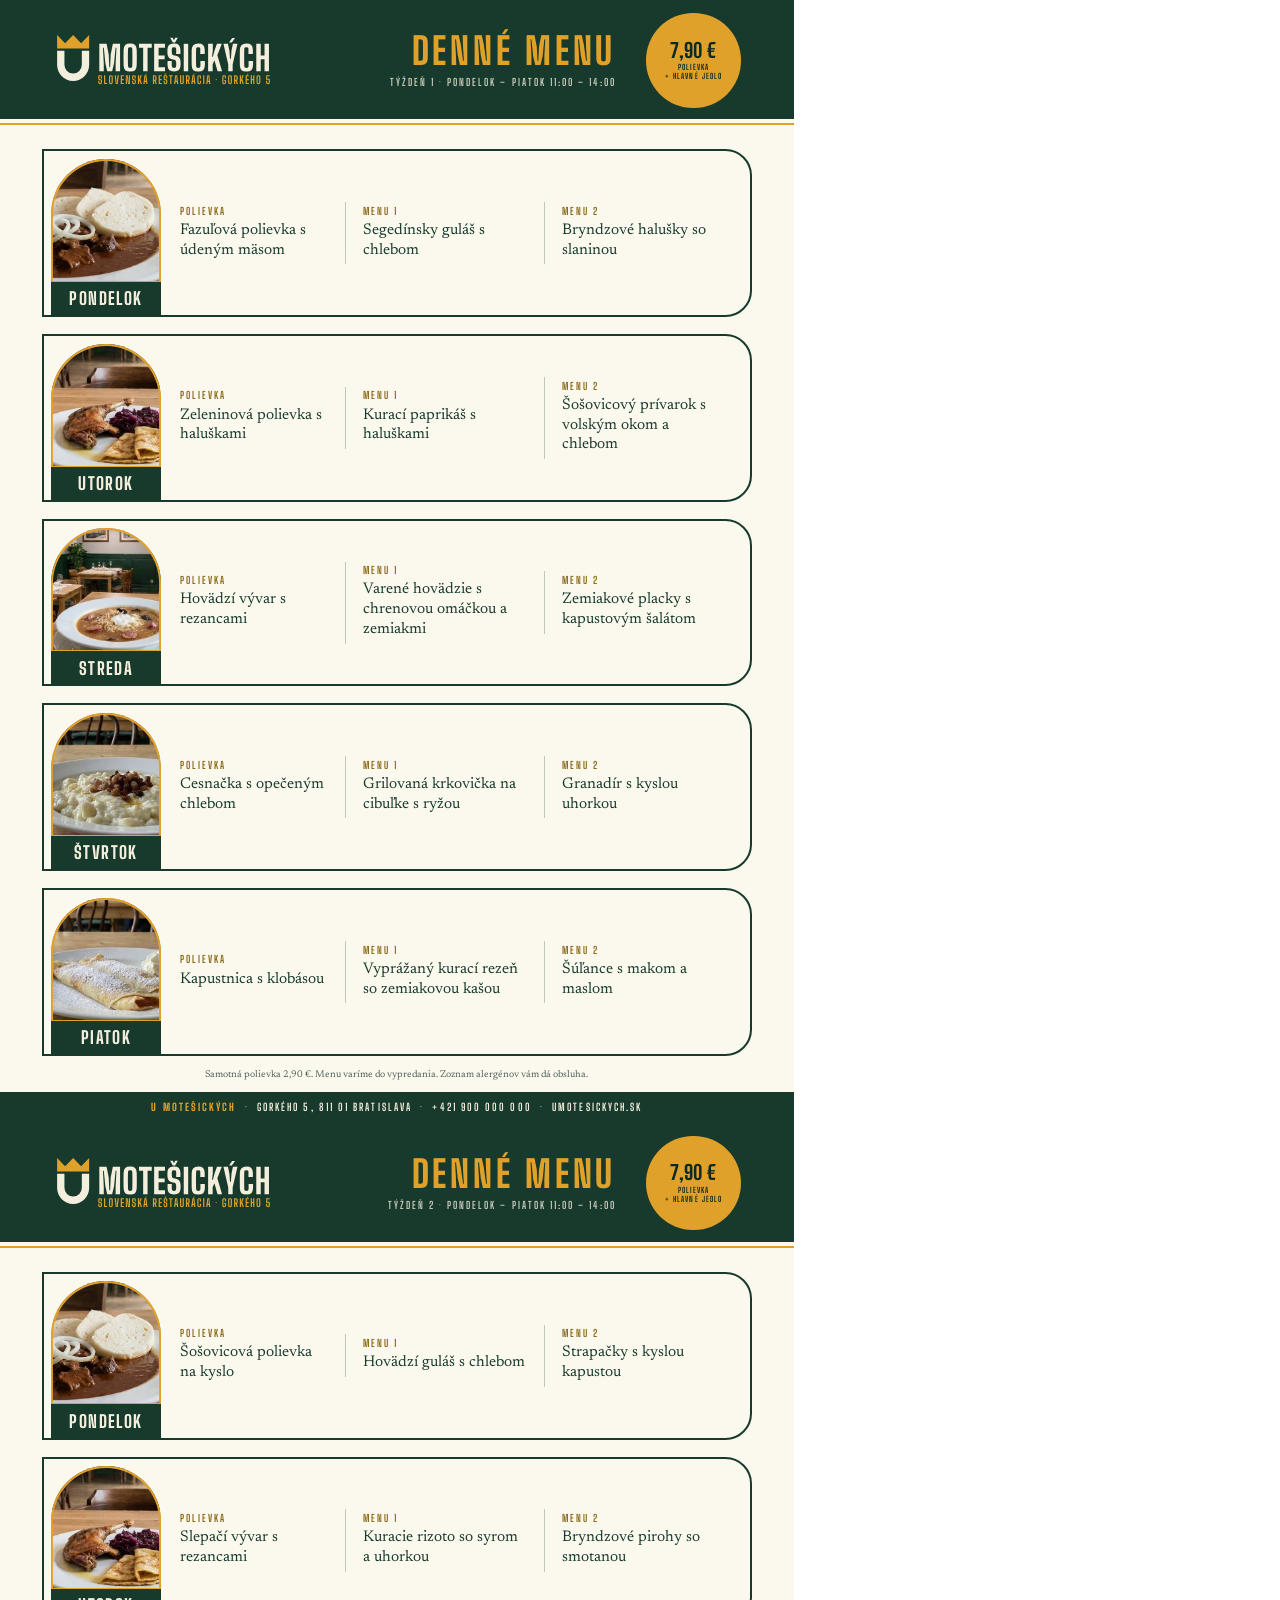
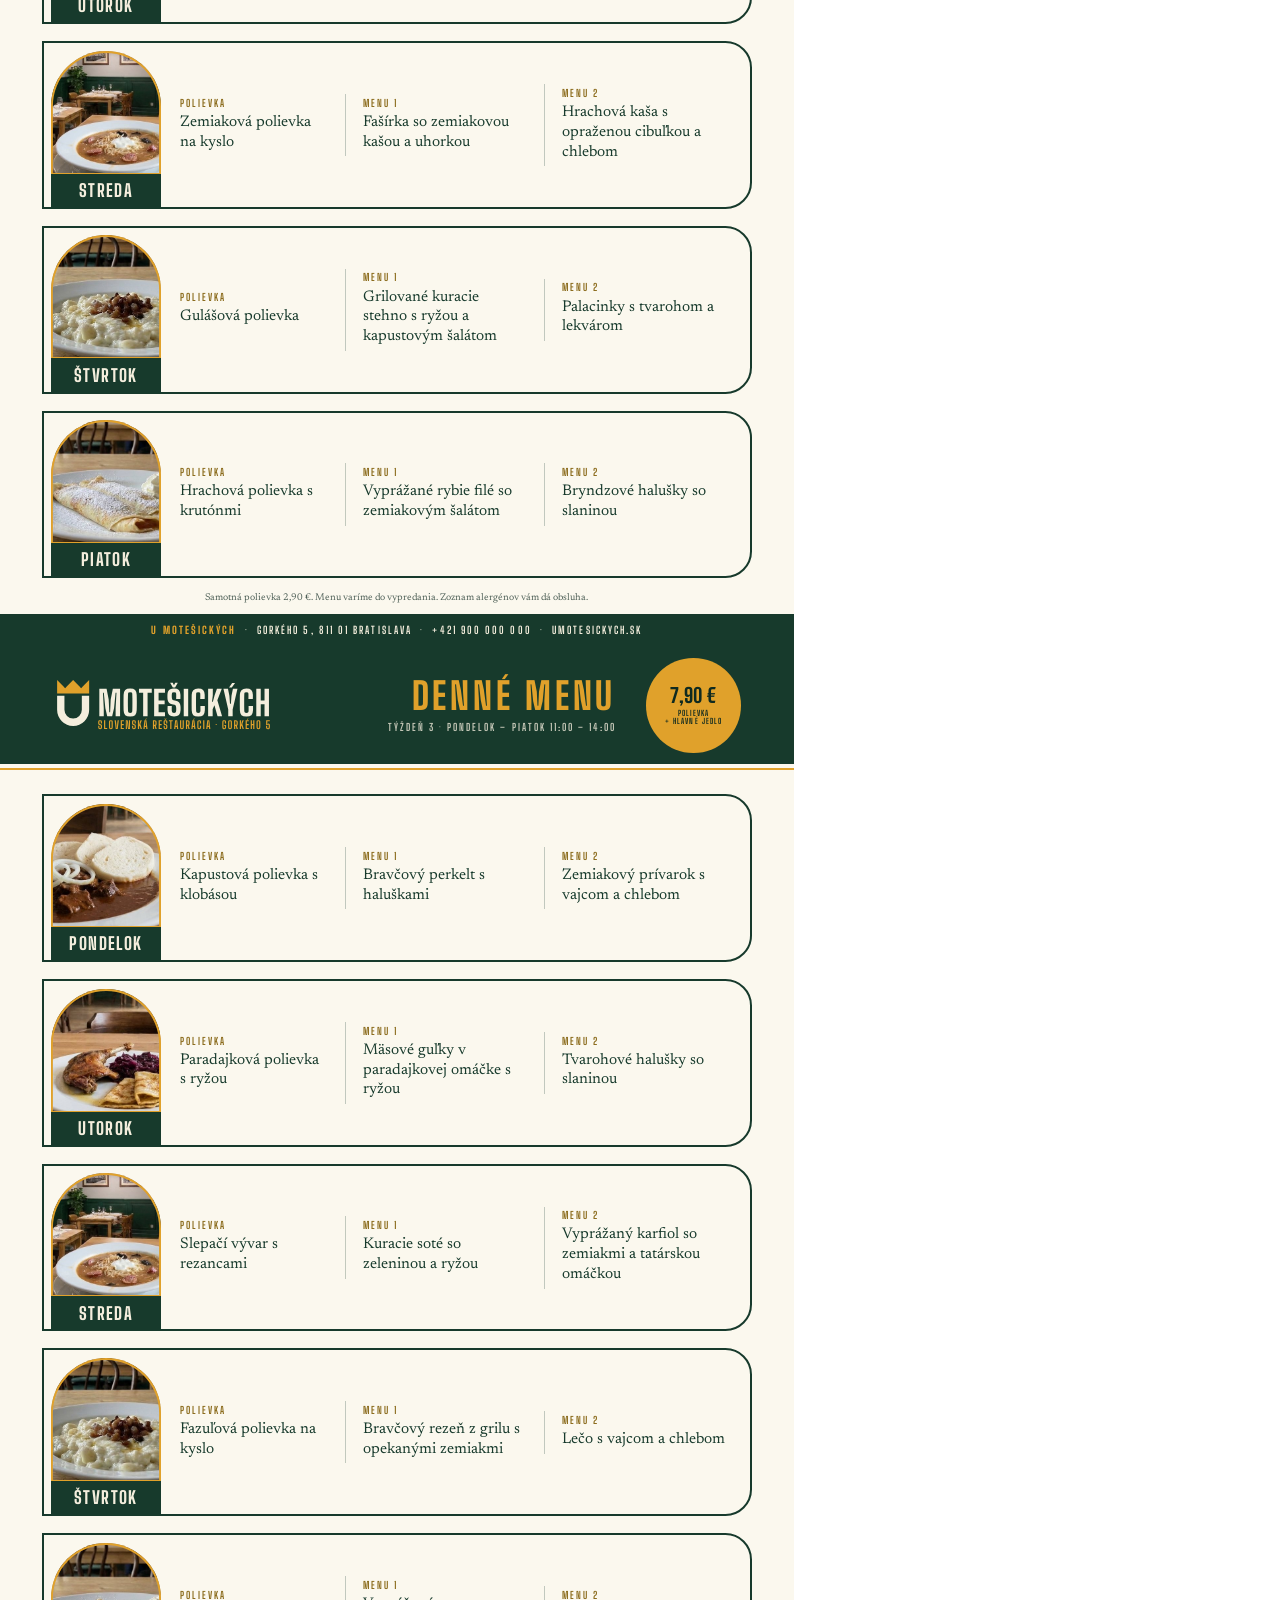
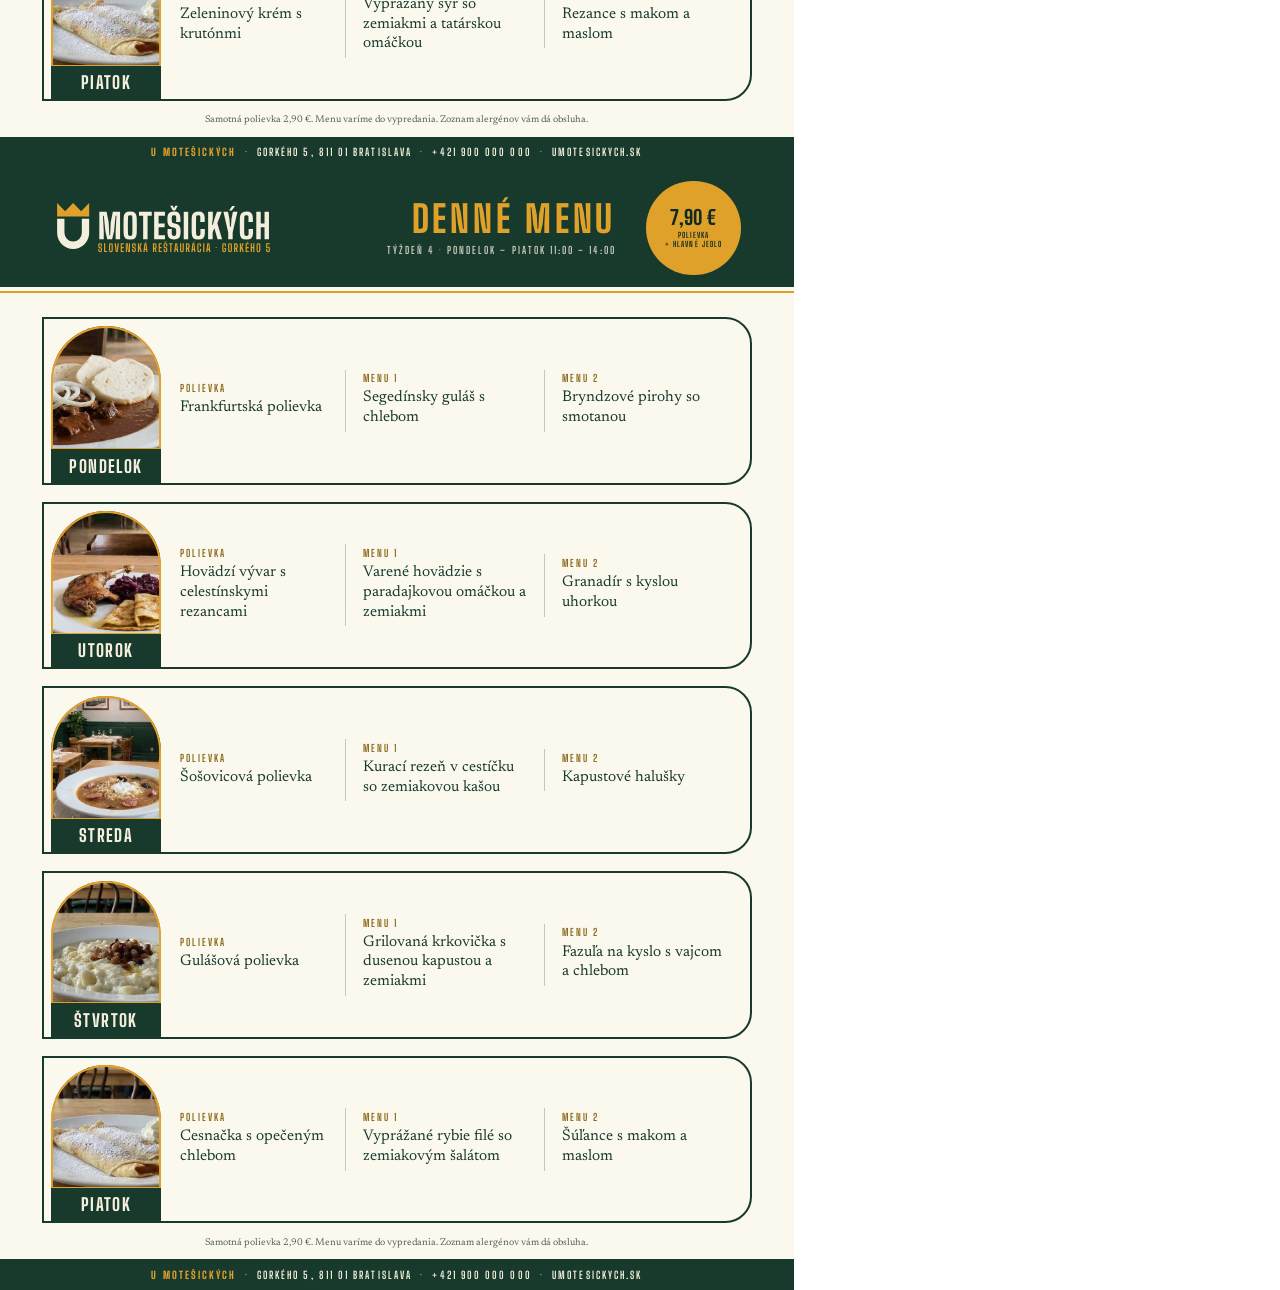
==== commit 84b05322: "Add files via upload" ====
--- a/denne-menu-tlac.html
+++ b/denne-menu-tlac.html
@@ -1 +1 @@
-<!doctype html><html lang="sk"><head><meta charset="utf-8"><title>Denné menu – U Motešických</title><link rel="stylesheet" href="listok.css"></head><body><article class="sheet dm"><header><svg class="plogo" xmlns="http://www.w3.org/2000/svg" viewBox="0 0 966 256" role="img" xmlns:c2pa="http://c2pa.org/manifest"><title>U Motešických – slovenská reštaurácia</title><g transform="translate(0 0)"><g transform="translate(-40 -18) scale(1)"><path d="M58 104V166A70 70 0 0 0 198 166V104H166V166A38 38 0 0 1 90 166V104Z" fill="#F4EEDD"/><path d="M58 94V36L93 71L128 36L163 71L198 36V94Z" fill="#E0A12B"/></g><g transform="translate(196.00 176.00)" fill="#F4EEDD"><path transform="translate(0.00 0) scale(0.07500 -0.07500)" d="M86 0V1600H509L632 982L667 230H716L749 982L874 1600H1295V0H1036V486L1086 1372H1034L944 469L833 2H547L438 469L347 1372H297L345 486V0Z"/><path transform="translate(106.58 0) scale(0.07500 -0.07500)" d="M462 -18Q262 -18 173.0 66.5Q84 151 80 348Q78 457 76.5 571.0Q75 685 75.0 800.5Q75 916 76.5 1030.0Q78 1144 80 1254Q84 1450 173.0 1534.0Q262 1618 462 1618Q663 1618 750.0 1534.0Q837 1450 843 1254Q846 1143 848.0 1029.0Q850 915 850.0 799.5Q850 684 848.0 570.5Q846 457 843 348Q837 151 750.0 66.5Q663 -18 462 -18ZM462 193Q524 193 554.0 220.0Q584 247 585 301Q589 414 591.0 541.5Q593 669 593.0 801.5Q593 934 591.0 1061.0Q589 1188 585 1301Q584 1354 553.0 1380.5Q522 1407 462 1407Q402 1407 371.0 1380.5Q340 1354 338 1301Q334 1188 331.5 1061.0Q329 934 329.0 801.5Q329 669 331.5 541.5Q334 414 338 301Q340 247 371.0 220.0Q402 193 462 193Z"/><path transform="translate(178.88 0) scale(0.07500 -0.07500)" d="M255 0V1372H12V1600H757V1372H513V0Z"/><path transform="translate(239.55 0) scale(0.07500 -0.07500)" d="M86 0V1600H718V1372H345V926H698V698H345V228H718V0Z"/><path transform="translate(299.78 0) scale(0.07500 -0.07500)" d="M442 -18Q243 -18 158.0 67.0Q73 152 64 349Q63 388 63.0 430.0Q63 472 65.0 513.5Q67 555 71 595H314Q310 518 309.5 442.5Q309 367 314 302Q319 248 349.5 220.5Q380 193 442 193Q503 193 531.0 220.5Q559 248 564 302Q568 342 569.5 378.0Q571 414 569.5 451.0Q568 488 564 529Q561 579 539.5 617.0Q518 655 468 668L319 706Q222 731 166.0 778.5Q110 826 85.5 898.0Q61 970 58 1068Q57 1117 57.0 1162.5Q57 1208 58 1253Q63 1384 101.5 1464.5Q140 1545 222.5 1581.5Q305 1618 442 1618Q635 1618 721.5 1533.5Q808 1449 816 1253Q818 1207 817.0 1140.0Q816 1073 813 1011H565Q568 1083 569.0 1155.5Q570 1228 567 1300Q565 1353 532.5 1380.0Q500 1407 442 1407Q380 1407 351.0 1380.0Q322 1353 316 1300Q311 1242 311.0 1184.0Q311 1126 316 1068Q321 1016 342.5 980.0Q364 944 418 931L549 900Q652 875 711.0 825.5Q770 776 795.5 702.0Q821 628 824 529Q825 496 825.0 466.5Q825 437 824.5 408.5Q824 380 822 349Q814 152 728.5 67.0Q643 -18 442 -18ZM372 1682 216 1947H368L439 1810L510 1947H661L506 1682Z"/><path transform="translate(368.93 0) scale(0.07500 -0.07500)" d="M86 0V1600H345V0Z"/><path transform="translate(404.25 0) scale(0.07500 -0.07500)" d="M460 -19Q256 -19 169.5 66.0Q83 151 79 348Q77 446 76.0 562.0Q75 678 75.0 800.0Q75 922 76.0 1038.5Q77 1155 79 1254Q82 1424 171.5 1521.0Q261 1618 460 1618Q656 1618 744.0 1533.5Q832 1449 837 1253Q838 1218 838.0 1175.0Q838 1132 837.0 1088.5Q836 1045 835 1011H577Q578 1052 579.0 1103.5Q580 1155 580.0 1207.0Q580 1259 579 1300Q578 1353 547.5 1380.0Q517 1407 460 1407Q401 1407 370.0 1380.0Q339 1353 337 1300Q333 1184 331.5 1057.0Q330 930 330.0 800.0Q330 670 331.5 543.5Q333 417 337 301Q339 247 370.0 219.5Q401 192 460 192Q522 192 554.0 219.5Q586 247 587 301Q588 342 588.5 395.0Q589 448 588.5 501.0Q588 554 587 594H845Q847 537 847.0 471.5Q847 406 845 348Q840 151 750.5 66.0Q661 -19 460 -19Z"/><path transform="translate(475.50 0) scale(0.07500 -0.07500)" d="M86 0V1600H361L358 1214L313 844H362L465 1223L601 1600H883L624 928L899 0H636L453 639L350 405V0Z"/><path transform="translate(547.27 0) scale(0.07500 -0.07500)" d="M301 0V392L21 1600H285L369 1196L405 729H456L491 1196L575 1600H839L559 391V0ZM349 1680 529 1945H698L509 1680Z"/><path transform="translate(614.77 0) scale(0.07500 -0.07500)" d="M460 -19Q256 -19 169.5 66.0Q83 151 79 348Q77 446 76.0 562.0Q75 678 75.0 800.0Q75 922 76.0 1038.5Q77 1155 79 1254Q82 1424 171.5 1521.0Q261 1618 460 1618Q656 1618 744.0 1533.5Q832 1449 837 1253Q838 1218 838.0 1175.0Q838 1132 837.0 1088.5Q836 1045 835 1011H577Q578 1052 579.0 1103.5Q580 1155 580.0 1207.0Q580 1259 579 1300Q578 1353 547.5 1380.0Q517 1407 460 1407Q401 1407 370.0 1380.0Q339 1353 337 1300Q333 1184 331.5 1057.0Q330 930 330.0 800.0Q330 670 331.5 543.5Q333 417 337 301Q339 247 370.0 219.5Q401 192 460 192Q522 192 554.0 219.5Q586 247 587 301Q588 342 588.5 395.0Q589 448 588.5 501.0Q588 554 587 594H845Q847 537 847.0 471.5Q847 406 845 348Q840 151 750.5 66.0Q661 -19 460 -19Z"/><path transform="translate(686.02 0) scale(0.07500 -0.07500)" d="M86 0V1600H345V926H566V1600H824V0H566V698H345V0Z"/></g><g transform="translate(196.00 232.00)" fill="#E0A12B"><path transform="translate(0.00 0) scale(0.02412 -0.02412)" d="M410 -17Q231 -17 154.0 60.5Q77 138 70 316Q69 363 68.5 407.5Q68 452 69.5 497.0Q71 542 75 589H279Q275 509 274.5 429.0Q274 349 279 278Q283 219 314.0 190.5Q345 162 409 162Q472 162 500.0 190.5Q528 219 534 278Q537 323 538.0 362.0Q539 401 538.0 441.0Q537 481 534 529Q530 588 510.0 630.0Q490 672 437 686L303 720Q213 743 162.0 787.5Q111 832 89.0 901.0Q67 970 64 1066Q63 1120 63.5 1176.0Q64 1232 65 1287Q69 1405 103.5 1477.5Q138 1550 212.5 1583.5Q287 1617 409 1617Q582 1617 659.5 1540.0Q737 1463 744 1286Q746 1237 745.0 1165.5Q744 1094 741 1023H533Q536 1098 536.5 1173.5Q537 1249 534 1324Q533 1382 501.0 1410.5Q469 1439 408 1439Q344 1439 315.0 1410.5Q286 1382 281 1324Q276 1260 276.5 1195.0Q277 1130 281 1066Q285 1002 306.0 963.0Q327 924 382 910L503 881Q598 859 651.0 812.5Q704 766 726.0 695.5Q748 625 751 529Q753 487 753.0 453.0Q753 419 752.0 386.5Q751 354 750 316Q743 138 665.5 60.5Q588 -17 410 -17Z"/><path transform="translate(24.80 0) scale(0.02412 -0.02412)" d="M93 0V1600H309V192H666V0Z"/><path transform="translate(46.61 0) scale(0.02412 -0.02412)" d="M428 -17Q248 -17 168.5 59.5Q89 136 86 314Q83 434 82.0 556.0Q81 678 81.0 800.5Q81 923 82.0 1044.5Q83 1166 86 1287Q89 1464 168.5 1540.5Q248 1617 428 1617Q608 1617 686.5 1540.5Q765 1464 769 1287Q773 1165 774.5 1043.0Q776 921 776.0 799.0Q776 677 774.5 555.5Q773 434 769 314Q765 136 686.5 59.5Q608 -17 428 -17ZM428 162Q492 162 522.0 189.5Q552 217 553 276Q558 400 559.5 533.5Q561 667 561.0 803.0Q561 939 559.0 1071.0Q557 1203 553 1325Q552 1384 521.5 1411.5Q491 1439 428 1439Q365 1439 334.5 1411.5Q304 1384 302 1325Q298 1203 295.5 1071.0Q293 939 293.5 803.0Q294 667 296.0 533.5Q298 400 302 276Q304 217 334.5 189.5Q365 162 428 162Z"/><path transform="translate(72.40 0) scale(0.02412 -0.02412)" d="M236 0 35 1600H259L362 753L391 192H446L475 753L578 1600H803L602 0Z"/><path transform="translate(97.73 0) scale(0.02412 -0.02412)" d="M93 0V1600H664V1408H309V906H644V714H309V192H664V0Z"/><path transform="translate(119.97 0) scale(0.02412 -0.02412)" d="M93 0V1600H423L527 1092L650 192H699L659 974L643 1600H853V0H508L398 549L300 1409H248L285 606L302 0Z"/><path transform="translate(147.93 0) scale(0.02412 -0.02412)" d="M410 -17Q231 -17 154.0 60.5Q77 138 70 316Q69 363 68.5 407.5Q68 452 69.5 497.0Q71 542 75 589H279Q275 509 274.5 429.0Q274 349 279 278Q283 219 314.0 190.5Q345 162 409 162Q472 162 500.0 190.5Q528 219 534 278Q537 323 538.0 362.0Q539 401 538.0 441.0Q537 481 534 529Q530 588 510.0 630.0Q490 672 437 686L303 720Q213 743 162.0 787.5Q111 832 89.0 901.0Q67 970 64 1066Q63 1120 63.5 1176.0Q64 1232 65 1287Q69 1405 103.5 1477.5Q138 1550 212.5 1583.5Q287 1617 409 1617Q582 1617 659.5 1540.0Q737 1463 744 1286Q746 1237 745.0 1165.5Q744 1094 741 1023H533Q536 1098 536.5 1173.5Q537 1249 534 1324Q533 1382 501.0 1410.5Q469 1439 408 1439Q344 1439 315.0 1410.5Q286 1382 281 1324Q276 1260 276.5 1195.0Q277 1130 281 1066Q285 1002 306.0 963.0Q327 924 382 910L503 881Q598 859 651.0 812.5Q704 766 726.0 695.5Q748 625 751 529Q753 487 753.0 453.0Q753 419 752.0 386.5Q751 354 750 316Q743 138 665.5 60.5Q588 -17 410 -17Z"/><path transform="translate(172.73 0) scale(0.02412 -0.02412)" d="M93 0V1600H323L320 1217L284 833H327L439 1235L566 1600H803L551 913L821 0H601L409 668L313 442V0Z"/><path transform="translate(198.19 0) scale(0.02412 -0.02412)" d="M32 0 228 1600H588L784 0H563L525 399H291L254 0ZM312 591H505L471 943L436 1408H380L346 943ZM345 1680 512 1932H658L484 1680Z"/><path transform="translate(238.45 0) scale(0.02412 -0.02412)" d="M93 0V1600H408Q587 1600 667.5 1525.0Q748 1450 754 1276Q757 1203 757.5 1142.5Q758 1082 757.5 1023.5Q757 965 754 900Q751 787 715.5 716.5Q680 646 606 612L781 0H551L402 576H309V0ZM309 767H407Q472 767 503.5 797.5Q535 828 538 889Q541 953 542.0 1020.5Q543 1088 542.0 1155.5Q541 1223 538 1287Q535 1348 504.0 1378.0Q473 1408 408 1408H309Z"/><path transform="translate(263.49 0) scale(0.02412 -0.02412)" d="M93 0V1600H664V1408H309V906H644V714H309V192H664V0Z"/><path transform="translate(285.74 0) scale(0.02412 -0.02412)" d="M410 -17Q231 -17 154.0 60.5Q77 138 70 316Q69 363 68.5 407.5Q68 452 69.5 497.0Q71 542 75 589H279Q275 509 274.5 429.0Q274 349 279 278Q283 219 314.0 190.5Q345 162 409 162Q472 162 500.0 190.5Q528 219 534 278Q537 323 538.0 362.0Q539 401 538.0 441.0Q537 481 534 529Q530 588 510.0 630.0Q490 672 437 686L303 720Q213 743 162.0 787.5Q111 832 89.0 901.0Q67 970 64 1066Q63 1120 63.5 1176.0Q64 1232 65 1287Q69 1405 103.5 1477.5Q138 1550 212.5 1583.5Q287 1617 409 1617Q582 1617 659.5 1540.0Q737 1463 744 1286Q746 1237 745.0 1165.5Q744 1094 741 1023H533Q536 1098 536.5 1173.5Q537 1249 534 1324Q533 1382 501.0 1410.5Q469 1439 408 1439Q344 1439 315.0 1410.5Q286 1382 281 1324Q276 1260 276.5 1195.0Q277 1130 281 1066Q285 1002 306.0 963.0Q327 924 382 910L503 881Q598 859 651.0 812.5Q704 766 726.0 695.5Q748 625 751 529Q753 487 753.0 453.0Q753 419 752.0 386.5Q751 354 750 316Q743 138 665.5 60.5Q588 -17 410 -17ZM348 1682 201 1934H331L406 1793L481 1934H611L464 1682Z"/><path transform="translate(310.54 0) scale(0.02412 -0.02412)" d="M241 0V1408H11V1600H688V1408H458V0Z"/><path transform="translate(332.54 0) scale(0.02412 -0.02412)" d="M32 0 228 1600H588L784 0H563L525 399H291L254 0ZM312 591H505L471 943L436 1408H380L346 943Z"/><path transform="translate(357.37 0) scale(0.02412 -0.02412)" d="M420 -17Q238 -17 159.5 59.5Q81 136 79 314Q75 634 75.0 957.5Q75 1281 79 1600H295Q292 1387 291.0 1162.5Q290 938 291.0 713.5Q292 489 294 276Q294 219 326.0 190.5Q358 162 420 162Q483 162 513.5 190.5Q544 219 544 276Q546 489 547.0 713.5Q548 938 547.5 1162.5Q547 1387 544 1600H760Q765 1281 765.0 957.5Q765 634 760 314Q758 136 679.5 59.5Q601 -17 420 -17Z"/><path transform="translate(382.74 0) scale(0.02412 -0.02412)" d="M93 0V1600H408Q587 1600 667.5 1525.0Q748 1450 754 1276Q757 1203 757.5 1142.5Q758 1082 757.5 1023.5Q757 965 754 900Q751 787 715.5 716.5Q680 646 606 612L781 0H551L402 576H309V0ZM309 767H407Q472 767 503.5 797.5Q535 828 538 889Q541 953 542.0 1020.5Q543 1088 542.0 1155.5Q541 1223 538 1287Q535 1348 504.0 1378.0Q473 1408 408 1408H309Z"/><path transform="translate(407.79 0) scale(0.02412 -0.02412)" d="M32 0 228 1600H588L784 0H563L525 399H291L254 0ZM312 591H505L471 943L436 1408H380L346 943ZM345 1680 512 1932H658L484 1680Z"/><path transform="translate(432.61 0) scale(0.02412 -0.02412)" d="M425 -17Q243 -17 165.5 60.0Q88 137 85 315Q83 427 82.0 550.0Q81 673 81.0 800.0Q81 927 82.0 1050.5Q83 1174 85 1287Q87 1443 167.0 1529.5Q247 1616 424 1616Q600 1616 679.0 1539.5Q758 1463 764 1285Q765 1250 765.0 1201.5Q765 1153 764.0 1105.5Q763 1058 762 1022H546Q547 1066 547.5 1119.0Q548 1172 548.0 1225.5Q548 1279 547 1323Q546 1382 515.5 1410.0Q485 1438 424 1438Q363 1438 333.0 1410.0Q303 1382 301 1323Q297 1196 295.5 1064.5Q294 933 294.0 800.0Q294 667 295.5 535.0Q297 403 301 277Q303 218 333.5 189.5Q364 161 425 161Q490 161 522.0 189.5Q554 218 555 277Q556 322 556.5 377.5Q557 433 556.0 488.0Q555 543 554 588H771Q773 522 773.5 451.5Q774 381 772 315Q766 137 685.5 60.0Q605 -17 425 -17Z"/><path transform="translate(457.99 0) scale(0.02412 -0.02412)" d="M93 0V1600H309V0Z"/><path transform="translate(472.83 0) scale(0.02412 -0.02412)" d="M32 0 228 1600H588L784 0H563L525 399H291L254 0ZM312 591H505L471 943L436 1408H380L346 943Z"/><path transform="translate(513.10 0) scale(0.02412 -0.02412)" d="M86 751V918H254V751Z"/><path transform="translate(541.88 0) scale(0.02412 -0.02412)" d="M428 -17Q306 -17 232.5 16.5Q159 50 124.5 123.5Q90 197 86 316Q83 426 82.0 548.5Q81 671 81.0 796.5Q81 922 82.0 1043.5Q83 1165 86 1274Q91 1398 126.0 1473.5Q161 1549 234.5 1583.0Q308 1617 427 1617Q598 1617 676.5 1540.0Q755 1463 765 1286Q768 1224 768.0 1154.5Q768 1085 765 1023H549Q552 1091 552.0 1173.5Q552 1256 549 1324Q546 1382 515.5 1410.5Q485 1439 427 1439Q366 1439 335.5 1410.5Q305 1382 302 1324Q298 1199 295.5 1067.0Q293 935 293.0 801.0Q293 667 295.5 535.0Q298 403 302 278Q305 219 335.5 190.5Q366 162 428 162Q490 162 524.0 190.5Q558 219 561 278Q562 316 562.5 362.5Q563 409 562.5 454.5Q562 500 561 539H439V728H772Q775 644 774.5 538.0Q774 432 770 316Q763 138 683.5 60.5Q604 -17 428 -17Z"/><path transform="translate(567.34 0) scale(0.02412 -0.02412)" d="M428 -17Q248 -17 168.5 59.5Q89 136 86 314Q83 434 82.0 556.0Q81 678 81.0 800.5Q81 923 82.0 1044.5Q83 1166 86 1287Q89 1464 168.5 1540.5Q248 1617 428 1617Q608 1617 686.5 1540.5Q765 1464 769 1287Q773 1165 774.5 1043.0Q776 921 776.0 799.0Q776 677 774.5 555.5Q773 434 769 314Q765 136 686.5 59.5Q608 -17 428 -17ZM428 162Q492 162 522.0 189.5Q552 217 553 276Q558 400 559.5 533.5Q561 667 561.0 803.0Q561 939 559.0 1071.0Q557 1203 553 1325Q552 1384 521.5 1411.5Q491 1439 428 1439Q365 1439 334.5 1411.5Q304 1384 302 1325Q298 1203 295.5 1071.0Q293 939 293.5 803.0Q294 667 296.0 533.5Q298 400 302 276Q304 217 334.5 189.5Q365 162 428 162Z"/><path transform="translate(593.13 0) scale(0.02412 -0.02412)" d="M93 0V1600H408Q587 1600 667.5 1525.0Q748 1450 754 1276Q757 1203 757.5 1142.5Q758 1082 757.5 1023.5Q757 965 754 900Q751 787 715.5 716.5Q680 646 606 612L781 0H551L402 576H309V0ZM309 767H407Q472 767 503.5 797.5Q535 828 538 889Q541 953 542.0 1020.5Q543 1088 542.0 1155.5Q541 1223 538 1287Q535 1348 504.0 1378.0Q473 1408 408 1408H309Z"/><path transform="translate(618.17 0) scale(0.02412 -0.02412)" d="M93 0V1600H323L320 1217L284 833H327L439 1235L566 1600H803L551 913L821 0H601L409 668L313 442V0Z"/><path transform="translate(643.62 0) scale(0.02412 -0.02412)" d="M93 0V1600H664V1408H309V906H644V714H309V192H664V0ZM301 1680 468 1932H614L440 1680Z"/><path transform="translate(665.86 0) scale(0.02412 -0.02412)" d="M93 0V1600H309V906H542V1600H758V0H542V714H309V0Z"/><path transform="translate(691.53 0) scale(0.02412 -0.02412)" d="M428 -17Q248 -17 168.5 59.5Q89 136 86 314Q83 434 82.0 556.0Q81 678 81.0 800.5Q81 923 82.0 1044.5Q83 1166 86 1287Q89 1464 168.5 1540.5Q248 1617 428 1617Q608 1617 686.5 1540.5Q765 1464 769 1287Q773 1165 774.5 1043.0Q776 921 776.0 799.0Q776 677 774.5 555.5Q773 434 769 314Q765 136 686.5 59.5Q608 -17 428 -17ZM428 162Q492 162 522.0 189.5Q552 217 553 276Q558 400 559.5 533.5Q561 667 561.0 803.0Q561 939 559.0 1071.0Q557 1203 553 1325Q552 1384 521.5 1411.5Q491 1439 428 1439Q365 1439 334.5 1411.5Q304 1384 302 1325Q298 1203 295.5 1071.0Q293 939 293.5 803.0Q294 667 296.0 533.5Q298 400 302 276Q304 217 334.5 189.5Q365 162 428 162Z"/><path transform="translate(732.76 0) scale(0.02412 -0.02412)" d="M450 -17Q265 -17 182.0 60.5Q99 138 94 316Q92 380 92.0 432.5Q92 485 95 542H311Q308 503 307.5 457.5Q307 412 307.5 367.5Q308 323 310 289Q315 225 346.5 193.5Q378 162 444 162Q510 162 541.0 193.5Q572 225 576 289Q584 397 584.5 498.5Q585 600 578 703Q575 762 545.0 790.5Q515 819 457 819Q415 819 385.0 804.5Q355 790 338.0 764.0Q321 738 320 701H114V1600H776V1408H330V900H368Q390 942 438.5 971.0Q487 1000 554 1000Q672 1000 730.0 922.5Q788 845 795 707Q798 636 798.5 569.5Q799 503 797.5 439.5Q796 376 793 316Q783 197 747.0 123.5Q711 50 639.5 16.5Q568 -17 450 -17Z"/></g></g><metadata><c2pa:manifest>[base64]/[base64]/4ajbEu/CprwYj8vUKAJMv/[base64]/Bx0QbT3b6iY3VybHgpc2VsZiNqdW1iZj1jMnBhLmFzc2VydGlvbnMvYzJwYS5oYXNoLmRhdGFkaGFzaFggvY4/Yj9/[base64]/[base64]/3cyjxFA3Qo5S46fX0/ihY0VZ7mfb9KF703t5OjWDBWMA4GA1UdDwEB/wQEAwIHgDAVBgNVHSUEDjAMBgorBgEEAYPoXgIBMAwGA1UdEwEB/wQCMAAwHwYDVR0jBBgwFoAUzlHiBIFOZFsj+OPEz5o+nMHXXMIwCgYIKoZIzj0EAwMDZwAwZAIwMXMdFJ4BetLLVY7ORuE9noqbbAZOZn/aArXyTwFAZfKrPzxF2vPoJNf1+UCdg1XGAjBwX1zd9WGqYkqmL5SFqw1QySjr1zJfpJM9+1rdDwSPLMOPOjKuiXjoU/[base64]</c2pa:manifest></metadata></svg><div class="ttl"><h1>Denné menu</h1><p>Týždeň 1 · pondelok – piatok 11:00 – 14:00</p></div><div class="badge">9,90 €<small>polievka<br>+ hlavné jedlo</small></div></header><div class="dmlist"><section class="day"><h2 style="background-image:url(img/gulas.jpg)"><span>Pondelok</span></h2><ul><li><div class="l1"><b>Polievka</b></div><div class="l2">Fazuľová polievka s údeným mäsom</div></li><li><div class="l1"><b>Menu 1</b></div><div class="l2">Segedínsky guláš s chlebom</div></li><li><div class="l1"><b>Menu 2</b></div><div class="l2">Bryndzové halušky so slaninou</div></li></ul></section><section class="day"><h2 style="background-image:url(img/kacica.jpg)"><span>Utorok</span></h2><ul><li><div class="l1"><b>Polievka</b></div><div class="l2">Zeleninová polievka s haluškami</div></li><li><div class="l1"><b>Menu 1</b></div><div class="l2">Kurací paprikáš s haluškami</div></li><li><div class="l1"><b>Menu 2</b></div><div class="l2">Šošovicový prívarok s volským okom a chlebom</div></li></ul></section><section class="day"><h2 style="background-image:url(img/kapustnica.jpg)"><span>Streda</span></h2><ul><li><div class="l1"><b>Polievka</b></div><div class="l2">Hovädzí vývar s rezancami</div></li><li><div class="l1"><b>Menu 1</b></div><div class="l2">Varené hovädzie s chrenovou omáčkou a zemiakmi</div></li><li><div class="l1"><b>Menu 2</b></div><div class="l2">Zemiakové placky s kapustovým šalátom</div></li></ul></section><section class="day"><h2 style="background-image:url(img/halusky.jpg)"><span>Štvrtok</span></h2><ul><li><div class="l1"><b>Polievka</b></div><div class="l2">Cesnačka s opečeným chlebom</div></li><li><div class="l1"><b>Menu 1</b></div><div class="l2">Grilovaná krkovička na cibuľke s ryžou</div></li><li><div class="l1"><b>Menu 2</b></div><div class="l2">Granadír s kyslou uhorkou</div></li></ul></section><section class="day"><h2 style="background-image:url(img/palacinky.jpg)"><span>Piatok</span></h2><ul><li><div class="l1"><b>Polievka</b></div><div class="l2">Kapustnica s klobásou</div></li><li><div class="l1"><b>Menu 1</b></div><div class="l2">Vyprážaný kurací rezeň so zemiakovou kašou</div></li><li><div class="l1"><b>Menu 2</b></div><div class="l2">Šúľance s makom a maslom</div></li></ul></section></div><footer><p>Samotná polievka 2,90 €. Menu varíme do vypredania. Zoznam alergénov vám dá obsluha.</p><p class="addr"><b>U Motešických</b> &nbsp;·&nbsp; Gorkého 5, 811 01 Bratislava &nbsp;·&nbsp; +421 900 000 000 &nbsp;·&nbsp; umotesickych.sk</p></footer></article><article class="sheet dm"><header><svg class="plogo" xmlns="http://www.w3.org/2000/svg" viewBox="0 0 966 256" role="img" xmlns:c2pa="http://c2pa.org/manifest"><title>U Motešických – slovenská reštaurácia</title><g transform="translate(0 0)"><g transform="translate(-40 -18) scale(1)"><path d="M58 104V166A70 70 0 0 0 198 166V104H166V166A38 38 0 0 1 90 166V104Z" fill="#F4EEDD"/><path d="M58 94V36L93 71L128 36L163 71L198 36V94Z" fill="#E0A12B"/></g><g transform="translate(196.00 176.00)" fill="#F4EEDD"><path transform="translate(0.00 0) scale(0.07500 -0.07500)" d="M86 0V1600H509L632 982L667 230H716L749 982L874 1600H1295V0H1036V486L1086 1372H1034L944 469L833 2H547L438 469L347 1372H297L345 486V0Z"/><path transform="translate(106.58 0) scale(0.07500 -0.07500)" d="M462 -18Q262 -18 173.0 66.5Q84 151 80 348Q78 457 76.5 571.0Q75 685 75.0 800.5Q75 916 76.5 1030.0Q78 1144 80 1254Q84 1450 173.0 1534.0Q262 1618 462 1618Q663 1618 750.0 1534.0Q837 1450 843 1254Q846 1143 848.0 1029.0Q850 915 850.0 799.5Q850 684 848.0 570.5Q846 457 843 348Q837 151 750.0 66.5Q663 -18 462 -18ZM462 193Q524 193 554.0 220.0Q584 247 585 301Q589 414 591.0 541.5Q593 669 593.0 801.5Q593 934 591.0 1061.0Q589 1188 585 1301Q584 1354 553.0 1380.5Q522 1407 462 1407Q402 1407 371.0 1380.5Q340 1354 338 1301Q334 1188 331.5 1061.0Q329 934 329.0 801.5Q329 669 331.5 541.5Q334 414 338 301Q340 247 371.0 220.0Q402 193 462 193Z"/><path transform="translate(178.88 0) scale(0.07500 -0.07500)" d="M255 0V1372H12V1600H757V1372H513V0Z"/><path transform="translate(239.55 0) scale(0.07500 -0.07500)" d="M86 0V1600H718V1372H345V926H698V698H345V228H718V0Z"/><path transform="translate(299.78 0) scale(0.07500 -0.07500)" d="M442 -18Q243 -18 158.0 67.0Q73 152 64 349Q63 388 63.0 430.0Q63 472 65.0 513.5Q67 555 71 595H314Q310 518 309.5 442.5Q309 367 314 302Q319 248 349.5 220.5Q380 193 442 193Q503 193 531.0 220.5Q559 248 564 302Q568 342 569.5 378.0Q571 414 569.5 451.0Q568 488 564 529Q561 579 539.5 617.0Q518 655 468 668L319 706Q222 731 166.0 778.5Q110 826 85.5 898.0Q61 970 58 1068Q57 1117 57.0 1162.5Q57 1208 58 1253Q63 1384 101.5 1464.5Q140 1545 222.5 1581.5Q305 1618 442 1618Q635 1618 721.5 1533.5Q808 1449 816 1253Q818 1207 817.0 1140.0Q816 1073 813 1011H565Q568 1083 569.0 1155.5Q570 1228 567 1300Q565 1353 532.5 1380.0Q500 1407 442 1407Q380 1407 351.0 1380.0Q322 1353 316 1300Q311 1242 311.0 1184.0Q311 1126 316 1068Q321 1016 342.5 980.0Q364 944 418 931L549 900Q652 875 711.0 825.5Q770 776 795.5 702.0Q821 628 824 529Q825 496 825.0 466.5Q825 437 824.5 408.5Q824 380 822 349Q814 152 728.5 67.0Q643 -18 442 -18ZM372 1682 216 1947H368L439 1810L510 1947H661L506 1682Z"/><path transform="translate(368.93 0) scale(0.07500 -0.07500)" d="M86 0V1600H345V0Z"/><path transform="translate(404.25 0) scale(0.07500 -0.07500)" d="M460 -19Q256 -19 169.5 66.0Q83 151 79 348Q77 446 76.0 562.0Q75 678 75.0 800.0Q75 922 76.0 1038.5Q77 1155 79 1254Q82 1424 171.5 1521.0Q261 1618 460 1618Q656 1618 744.0 1533.5Q832 1449 837 1253Q838 1218 838.0 1175.0Q838 1132 837.0 1088.5Q836 1045 835 1011H577Q578 1052 579.0 1103.5Q580 1155 580.0 1207.0Q580 1259 579 1300Q578 1353 547.5 1380.0Q517 1407 460 1407Q401 1407 370.0 1380.0Q339 1353 337 1300Q333 1184 331.5 1057.0Q330 930 330.0 800.0Q330 670 331.5 543.5Q333 417 337 301Q339 247 370.0 219.5Q401 192 460 192Q522 192 554.0 219.5Q586 247 587 301Q588 342 588.5 395.0Q589 448 588.5 501.0Q588 554 587 594H845Q847 537 847.0 471.5Q847 406 845 348Q840 151 750.5 66.0Q661 -19 460 -19Z"/><path transform="translate(475.50 0) scale(0.07500 -0.07500)" d="M86 0V1600H361L358 1214L313 844H362L465 1223L601 1600H883L624 928L899 0H636L453 639L350 405V0Z"/><path transform="translate(547.27 0) scale(0.07500 -0.07500)" d="M301 0V392L21 1600H285L369 1196L405 729H456L491 1196L575 1600H839L559 391V0ZM349 1680 529 1945H698L509 1680Z"/><path transform="translate(614.77 0) scale(0.07500 -0.07500)" d="M460 -19Q256 -19 169.5 66.0Q83 151 79 348Q77 446 76.0 562.0Q75 678 75.0 800.0Q75 922 76.0 1038.5Q77 1155 79 1254Q82 1424 171.5 1521.0Q261 1618 460 1618Q656 1618 744.0 1533.5Q832 1449 837 1253Q838 1218 838.0 1175.0Q838 1132 837.0 1088.5Q836 1045 835 1011H577Q578 1052 579.0 1103.5Q580 1155 580.0 1207.0Q580 1259 579 1300Q578 1353 547.5 1380.0Q517 1407 460 1407Q401 1407 370.0 1380.0Q339 1353 337 1300Q333 1184 331.5 1057.0Q330 930 330.0 800.0Q330 670 331.5 543.5Q333 417 337 301Q339 247 370.0 219.5Q401 192 460 192Q522 192 554.0 219.5Q586 247 587 301Q588 342 588.5 395.0Q589 448 588.5 501.0Q588 554 587 594H845Q847 537 847.0 471.5Q847 406 845 348Q840 151 750.5 66.0Q661 -19 460 -19Z"/><path transform="translate(686.02 0) scale(0.07500 -0.07500)" d="M86 0V1600H345V926H566V1600H824V0H566V698H345V0Z"/></g><g transform="translate(196.00 232.00)" fill="#E0A12B"><path transform="translate(0.00 0) scale(0.02412 -0.02412)" d="M410 -17Q231 -17 154.0 60.5Q77 138 70 316Q69 363 68.5 407.5Q68 452 69.5 497.0Q71 542 75 589H279Q275 509 274.5 429.0Q274 349 279 278Q283 219 314.0 190.5Q345 162 409 162Q472 162 500.0 190.5Q528 219 534 278Q537 323 538.0 362.0Q539 401 538.0 441.0Q537 481 534 529Q530 588 510.0 630.0Q490 672 437 686L303 720Q213 743 162.0 787.5Q111 832 89.0 901.0Q67 970 64 1066Q63 1120 63.5 1176.0Q64 1232 65 1287Q69 1405 103.5 1477.5Q138 1550 212.5 1583.5Q287 1617 409 1617Q582 1617 659.5 1540.0Q737 1463 744 1286Q746 1237 745.0 1165.5Q744 1094 741 1023H533Q536 1098 536.5 1173.5Q537 1249 534 1324Q533 1382 501.0 1410.5Q469 1439 408 1439Q344 1439 315.0 1410.5Q286 1382 281 1324Q276 1260 276.5 1195.0Q277 1130 281 1066Q285 1002 306.0 963.0Q327 924 382 910L503 881Q598 859 651.0 812.5Q704 766 726.0 695.5Q748 625 751 529Q753 487 753.0 453.0Q753 419 752.0 386.5Q751 354 750 316Q743 138 665.5 60.5Q588 -17 410 -17Z"/><path transform="translate(24.80 0) scale(0.02412 -0.02412)" d="M93 0V1600H309V192H666V0Z"/><path transform="translate(46.61 0) scale(0.02412 -0.02412)" d="M428 -17Q248 -17 168.5 59.5Q89 136 86 314Q83 434 82.0 556.0Q81 678 81.0 800.5Q81 923 82.0 1044.5Q83 1166 86 1287Q89 1464 168.5 1540.5Q248 1617 428 1617Q608 1617 686.5 1540.5Q765 1464 769 1287Q773 1165 774.5 1043.0Q776 921 776.0 799.0Q776 677 774.5 555.5Q773 434 769 314Q765 136 686.5 59.5Q608 -17 428 -17ZM428 162Q492 162 522.0 189.5Q552 217 553 276Q558 400 559.5 533.5Q561 667 561.0 803.0Q561 939 559.0 1071.0Q557 1203 553 1325Q552 1384 521.5 1411.5Q491 1439 428 1439Q365 1439 334.5 1411.5Q304 1384 302 1325Q298 1203 295.5 1071.0Q293 939 293.5 803.0Q294 667 296.0 533.5Q298 400 302 276Q304 217 334.5 189.5Q365 162 428 162Z"/><path transform="translate(72.40 0) scale(0.02412 -0.02412)" d="M236 0 35 1600H259L362 753L391 192H446L475 753L578 1600H803L602 0Z"/><path transform="translate(97.73 0) scale(0.02412 -0.02412)" d="M93 0V1600H664V1408H309V906H644V714H309V192H664V0Z"/><path transform="translate(119.97 0) scale(0.02412 -0.02412)" d="M93 0V1600H423L527 1092L650 192H699L659 974L643 1600H853V0H508L398 549L300 1409H248L285 606L302 0Z"/><path transform="translate(147.93 0) scale(0.02412 -0.02412)" d="M410 -17Q231 -17 154.0 60.5Q77 138 70 316Q69 363 68.5 407.5Q68 452 69.5 497.0Q71 542 75 589H279Q275 509 274.5 429.0Q274 349 279 278Q283 219 314.0 190.5Q345 162 409 162Q472 162 500.0 190.5Q528 219 534 278Q537 323 538.0 362.0Q539 401 538.0 441.0Q537 481 534 529Q530 588 510.0 630.0Q490 672 437 686L303 720Q213 743 162.0 787.5Q111 832 89.0 901.0Q67 970 64 1066Q63 1120 63.5 1176.0Q64 1232 65 1287Q69 1405 103.5 1477.5Q138 1550 212.5 1583.5Q287 1617 409 1617Q582 1617 659.5 1540.0Q737 1463 744 1286Q746 1237 745.0 1165.5Q744 1094 741 1023H533Q536 1098 536.5 1173.5Q537 1249 534 1324Q533 1382 501.0 1410.5Q469 1439 408 1439Q344 1439 315.0 1410.5Q286 1382 281 1324Q276 1260 276.5 1195.0Q277 1130 281 1066Q285 1002 306.0 963.0Q327 924 382 910L503 881Q598 859 651.0 812.5Q704 766 726.0 695.5Q748 625 751 529Q753 487 753.0 453.0Q753 419 752.0 386.5Q751 354 750 316Q743 138 665.5 60.5Q588 -17 410 -17Z"/><path transform="translate(172.73 0) scale(0.02412 -0.02412)" d="M93 0V1600H323L320 1217L284 833H327L439 1235L566 1600H803L551 913L821 0H601L409 668L313 442V0Z"/><path transform="translate(198.19 0) scale(0.02412 -0.02412)" d="M32 0 228 1600H588L784 0H563L525 399H291L254 0ZM312 591H505L471 943L436 1408H380L346 943ZM345 1680 512 1932H658L484 1680Z"/><path transform="translate(238.45 0) scale(0.02412 -0.02412)" d="M93 0V1600H408Q587 1600 667.5 1525.0Q748 1450 754 1276Q757 1203 757.5 1142.5Q758 1082 757.5 1023.5Q757 965 754 900Q751 787 715.5 716.5Q680 646 606 612L781 0H551L402 576H309V0ZM309 767H407Q472 767 503.5 797.5Q535 828 538 889Q541 953 542.0 1020.5Q543 1088 542.0 1155.5Q541 1223 538 1287Q535 1348 504.0 1378.0Q473 1408 408 1408H309Z"/><path transform="translate(263.49 0) scale(0.02412 -0.02412)" d="M93 0V1600H664V1408H309V906H644V714H309V192H664V0Z"/><path transform="translate(285.74 0) scale(0.02412 -0.02412)" d="M410 -17Q231 -17 154.0 60.5Q77 138 70 316Q69 363 68.5 407.5Q68 452 69.5 497.0Q71 542 75 589H279Q275 509 274.5 429.0Q274 349 279 278Q283 219 314.0 190.5Q345 162 409 162Q472 162 500.0 190.5Q528 219 534 278Q537 323 538.0 362.0Q539 401 538.0 441.0Q537 481 534 529Q530 588 510.0 630.0Q490 672 437 686L303 720Q213 743 162.0 787.5Q111 832 89.0 901.0Q67 970 64 1066Q63 1120 63.5 1176.0Q64 1232 65 1287Q69 1405 103.5 1477.5Q138 1550 212.5 1583.5Q287 1617 409 1617Q582 1617 659.5 1540.0Q737 1463 744 1286Q746 1237 745.0 1165.5Q744 1094 741 1023H533Q536 1098 536.5 1173.5Q537 1249 534 1324Q533 1382 501.0 1410.5Q469 1439 408 1439Q344 1439 315.0 1410.5Q286 1382 281 1324Q276 1260 276.5 1195.0Q277 1130 281 1066Q285 1002 306.0 963.0Q327 924 382 910L503 881Q598 859 651.0 812.5Q704 766 726.0 695.5Q748 625 751 529Q753 487 753.0 453.0Q753 419 752.0 386.5Q751 354 750 316Q743 138 665.5 60.5Q588 -17 410 -17ZM348 1682 201 1934H331L406 1793L481 1934H611L464 1682Z"/><path transform="translate(310.54 0) scale(0.02412 -0.02412)" d="M241 0V1408H11V1600H688V1408H458V0Z"/><path transform="translate(332.54 0) scale(0.02412 -0.02412)" d="M32 0 228 1600H588L784 0H563L525 399H291L254 0ZM312 591H505L471 943L436 1408H380L346 943Z"/><path transform="translate(357.37 0) scale(0.02412 -0.02412)" d="M420 -17Q238 -17 159.5 59.5Q81 136 79 314Q75 634 75.0 957.5Q75 1281 79 1600H295Q292 1387 291.0 1162.5Q290 938 291.0 713.5Q292 489 294 276Q294 219 326.0 190.5Q358 162 420 162Q483 162 513.5 190.5Q544 219 544 276Q546 489 547.0 713.5Q548 938 547.5 1162.5Q547 1387 544 1600H760Q765 1281 765.0 957.5Q765 634 760 314Q758 136 679.5 59.5Q601 -17 420 -17Z"/><path transform="translate(382.74 0) scale(0.02412 -0.02412)" d="M93 0V1600H408Q587 1600 667.5 1525.0Q748 1450 754 1276Q757 1203 757.5 1142.5Q758 1082 757.5 1023.5Q757 965 754 900Q751 787 715.5 716.5Q680 646 606 612L781 0H551L402 576H309V0ZM309 767H407Q472 767 503.5 797.5Q535 828 538 889Q541 953 542.0 1020.5Q543 1088 542.0 1155.5Q541 1223 538 1287Q535 1348 504.0 1378.0Q473 1408 408 1408H309Z"/><path transform="translate(407.79 0) scale(0.02412 -0.02412)" d="M32 0 228 1600H588L784 0H563L525 399H291L254 0ZM312 591H505L471 943L436 1408H380L346 943ZM345 1680 512 1932H658L484 1680Z"/><path transform="translate(432.61 0) scale(0.02412 -0.02412)" d="M425 -17Q243 -17 165.5 60.0Q88 137 85 315Q83 427 82.0 550.0Q81 673 81.0 800.0Q81 927 82.0 1050.5Q83 1174 85 1287Q87 1443 167.0 1529.5Q247 1616 424 1616Q600 1616 679.0 1539.5Q758 1463 764 1285Q765 1250 765.0 1201.5Q765 1153 764.0 1105.5Q763 1058 762 1022H546Q547 1066 547.5 1119.0Q548 1172 548.0 1225.5Q548 1279 547 1323Q546 1382 515.5 1410.0Q485 1438 424 1438Q363 1438 333.0 1410.0Q303 1382 301 1323Q297 1196 295.5 1064.5Q294 933 294.0 800.0Q294 667 295.5 535.0Q297 403 301 277Q303 218 333.5 189.5Q364 161 425 161Q490 161 522.0 189.5Q554 218 555 277Q556 322 556.5 377.5Q557 433 556.0 488.0Q555 543 554 588H771Q773 522 773.5 451.5Q774 381 772 315Q766 137 685.5 60.0Q605 -17 425 -17Z"/><path transform="translate(457.99 0) scale(0.02412 -0.02412)" d="M93 0V1600H309V0Z"/><path transform="translate(472.83 0) scale(0.02412 -0.02412)" d="M32 0 228 1600H588L784 0H563L525 399H291L254 0ZM312 591H505L471 943L436 1408H380L346 943Z"/><path transform="translate(513.10 0) scale(0.02412 -0.02412)" d="M86 751V918H254V751Z"/><path transform="translate(541.88 0) scale(0.02412 -0.02412)" d="M428 -17Q306 -17 232.5 16.5Q159 50 124.5 123.5Q90 197 86 316Q83 426 82.0 548.5Q81 671 81.0 796.5Q81 922 82.0 1043.5Q83 1165 86 1274Q91 1398 126.0 1473.5Q161 1549 234.5 1583.0Q308 1617 427 1617Q598 1617 676.5 1540.0Q755 1463 765 1286Q768 1224 768.0 1154.5Q768 1085 765 1023H549Q552 1091 552.0 1173.5Q552 1256 549 1324Q546 1382 515.5 1410.5Q485 1439 427 1439Q366 1439 335.5 1410.5Q305 1382 302 1324Q298 1199 295.5 1067.0Q293 935 293.0 801.0Q293 667 295.5 535.0Q298 403 302 278Q305 219 335.5 190.5Q366 162 428 162Q490 162 524.0 190.5Q558 219 561 278Q562 316 562.5 362.5Q563 409 562.5 454.5Q562 500 561 539H439V728H772Q775 644 774.5 538.0Q774 432 770 316Q763 138 683.5 60.5Q604 -17 428 -17Z"/><path transform="translate(567.34 0) scale(0.02412 -0.02412)" d="M428 -17Q248 -17 168.5 59.5Q89 136 86 314Q83 434 82.0 556.0Q81 678 81.0 800.5Q81 923 82.0 1044.5Q83 1166 86 1287Q89 1464 168.5 1540.5Q248 1617 428 1617Q608 1617 686.5 1540.5Q765 1464 769 1287Q773 1165 774.5 1043.0Q776 921 776.0 799.0Q776 677 774.5 555.5Q773 434 769 314Q765 136 686.5 59.5Q608 -17 428 -17ZM428 162Q492 162 522.0 189.5Q552 217 553 276Q558 400 559.5 533.5Q561 667 561.0 803.0Q561 939 559.0 1071.0Q557 1203 553 1325Q552 1384 521.5 1411.5Q491 1439 428 1439Q365 1439 334.5 1411.5Q304 1384 302 1325Q298 1203 295.5 1071.0Q293 939 293.5 803.0Q294 667 296.0 533.5Q298 400 302 276Q304 217 334.5 189.5Q365 162 428 162Z"/><path transform="translate(593.13 0) scale(0.02412 -0.02412)" d="M93 0V1600H408Q587 1600 667.5 1525.0Q748 1450 754 1276Q757 1203 757.5 1142.5Q758 1082 757.5 1023.5Q757 965 754 900Q751 787 715.5 716.5Q680 646 606 612L781 0H551L402 576H309V0ZM309 767H407Q472 767 503.5 797.5Q535 828 538 889Q541 953 542.0 1020.5Q543 1088 542.0 1155.5Q541 1223 538 1287Q535 1348 504.0 1378.0Q473 1408 408 1408H309Z"/><path transform="translate(618.17 0) scale(0.02412 -0.02412)" d="M93 0V1600H323L320 1217L284 833H327L439 1235L566 1600H803L551 913L821 0H601L409 668L313 442V0Z"/><path transform="translate(643.62 0) scale(0.02412 -0.02412)" d="M93 0V1600H664V1408H309V906H644V714H309V192H664V0ZM301 1680 468 1932H614L440 1680Z"/><path transform="translate(665.86 0) scale(0.02412 -0.02412)" d="M93 0V1600H309V906H542V1600H758V0H542V714H309V0Z"/><path transform="translate(691.53 0) scale(0.02412 -0.02412)" d="M428 -17Q248 -17 168.5 59.5Q89 136 86 314Q83 434 82.0 556.0Q81 678 81.0 800.5Q81 923 82.0 1044.5Q83 1166 86 1287Q89 1464 168.5 1540.5Q248 1617 428 1617Q608 1617 686.5 1540.5Q765 1464 769 1287Q773 1165 774.5 1043.0Q776 921 776.0 799.0Q776 677 774.5 555.5Q773 434 769 314Q765 136 686.5 59.5Q608 -17 428 -17ZM428 162Q492 162 522.0 189.5Q552 217 553 276Q558 400 559.5 533.5Q561 667 561.0 803.0Q561 939 559.0 1071.0Q557 1203 553 1325Q552 1384 521.5 1411.5Q491 1439 428 1439Q365 1439 334.5 1411.5Q304 1384 302 1325Q298 1203 295.5 1071.0Q293 939 293.5 803.0Q294 667 296.0 533.5Q298 400 302 276Q304 217 334.5 189.5Q365 162 428 162Z"/><path transform="translate(732.76 0) scale(0.02412 -0.02412)" d="M450 -17Q265 -17 182.0 60.5Q99 138 94 316Q92 380 92.0 432.5Q92 485 95 542H311Q308 503 307.5 457.5Q307 412 307.5 367.5Q308 323 310 289Q315 225 346.5 193.5Q378 162 444 162Q510 162 541.0 193.5Q572 225 576 289Q584 397 584.5 498.5Q585 600 578 703Q575 762 545.0 790.5Q515 819 457 819Q415 819 385.0 804.5Q355 790 338.0 764.0Q321 738 320 701H114V1600H776V1408H330V900H368Q390 942 438.5 971.0Q487 1000 554 1000Q672 1000 730.0 922.5Q788 845 795 707Q798 636 798.5 569.5Q799 503 797.5 439.5Q796 376 793 316Q783 197 747.0 123.5Q711 50 639.5 16.5Q568 -17 450 -17Z"/></g></g><metadata><c2pa:manifest>[base64]/[base64]/4ajbEu/CprwYj8vUKAJMv/[base64]/Bx0QbT3b6iY3VybHgpc2VsZiNqdW1iZj1jMnBhLmFzc2VydGlvbnMvYzJwYS5oYXNoLmRhdGFkaGFzaFggvY4/Yj9/[base64]/[base64]/3cyjxFA3Qo5S46fX0/ihY0VZ7mfb9KF703t5OjWDBWMA4GA1UdDwEB/wQEAwIHgDAVBgNVHSUEDjAMBgorBgEEAYPoXgIBMAwGA1UdEwEB/wQCMAAwHwYDVR0jBBgwFoAUzlHiBIFOZFsj+OPEz5o+nMHXXMIwCgYIKoZIzj0EAwMDZwAwZAIwMXMdFJ4BetLLVY7ORuE9noqbbAZOZn/aArXyTwFAZfKrPzxF2vPoJNf1+UCdg1XGAjBwX1zd9WGqYkqmL5SFqw1QySjr1zJfpJM9+1rdDwSPLMOPOjKuiXjoU/[base64]</c2pa:manifest></metadata></svg><div class="ttl"><h1>Denné menu</h1><p>Týždeň 2 · pondelok – piatok 11:00 – 14:00</p></div><div class="badge">9,90 €<small>polievka<br>+ hlavné jedlo</small></div></header><div class="dmlist"><section class="day"><h2 style="background-image:url(img/gulas.jpg)"><span>Pondelok</span></h2><ul><li><div class="l1"><b>Polievka</b></div><div class="l2">Šošovicová polievka na kyslo</div></li><li><div class="l1"><b>Menu 1</b></div><div class="l2">Hovädzí guláš s chlebom</div></li><li><div class="l1"><b>Menu 2</b></div><div class="l2">Strapačky s kyslou kapustou</div></li></ul></section><section class="day"><h2 style="background-image:url(img/kacica.jpg)"><span>Utorok</span></h2><ul><li><div class="l1"><b>Polievka</b></div><div class="l2">Slepačí vývar s rezancami</div></li><li><div class="l1"><b>Menu 1</b></div><div class="l2">Kuracie rizoto so syrom a uhorkou</div></li><li><div class="l1"><b>Menu 2</b></div><div class="l2">Bryndzové pirohy so smotanou</div></li></ul></section><section class="day"><h2 style="background-image:url(img/kapustnica.jpg)"><span>Streda</span></h2><ul><li><div class="l1"><b>Polievka</b></div><div class="l2">Zemiaková polievka na kyslo</div></li><li><div class="l1"><b>Menu 1</b></div><div class="l2">Fašírka so zemiakovou kašou a uhorkou</div></li><li><div class="l1"><b>Menu 2</b></div><div class="l2">Hrachová kaša s opraženou cibuľkou a chlebom</div></li></ul></section><section class="day"><h2 style="background-image:url(img/halusky.jpg)"><span>Štvrtok</span></h2><ul><li><div class="l1"><b>Polievka</b></div><div class="l2">Gulášová polievka</div></li><li><div class="l1"><b>Menu 1</b></div><div class="l2">Grilované kuracie stehno s ryžou a kapustovým šalátom</div></li><li><div class="l1"><b>Menu 2</b></div><div class="l2">Palacinky s tvarohom a lekvárom</div></li></ul></section><section class="day"><h2 style="background-image:url(img/palacinky.jpg)"><span>Piatok</span></h2><ul><li><div class="l1"><b>Polievka</b></div><div class="l2">Hrachová polievka s krutónmi</div></li><li><div class="l1"><b>Menu 1</b></div><div class="l2">Vyprážané rybie filé so zemiakovým šalátom</div></li><li><div class="l1"><b>Menu 2</b></div><div class="l2">Bryndzové halušky so slaninou</div></li></ul></section></div><footer><p>Samotná polievka 2,90 €. Menu varíme do vypredania. Zoznam alergénov vám dá obsluha.</p><p class="addr"><b>U Motešických</b> &nbsp;·&nbsp; Gorkého 5, 811 01 Bratislava &nbsp;·&nbsp; +421 900 000 000 &nbsp;·&nbsp; umotesickych.sk</p></footer></article><article class="sheet dm"><header><svg class="plogo" xmlns="http://www.w3.org/2000/svg" viewBox="0 0 966 256" role="img" xmlns:c2pa="http://c2pa.org/manifest"><title>U Motešických – slovenská reštaurácia</title><g transform="translate(0 0)"><g transform="translate(-40 -18) scale(1)"><path d="M58 104V166A70 70 0 0 0 198 166V104H166V166A38 38 0 0 1 90 166V104Z" fill="#F4EEDD"/><path d="M58 94V36L93 71L128 36L163 71L198 36V94Z" fill="#E0A12B"/></g><g transform="translate(196.00 176.00)" fill="#F4EEDD"><path transform="translate(0.00 0) scale(0.07500 -0.07500)" d="M86 0V1600H509L632 982L667 230H716L749 982L874 1600H1295V0H1036V486L1086 1372H1034L944 469L833 2H547L438 469L347 1372H297L345 486V0Z"/><path transform="translate(106.58 0) scale(0.07500 -0.07500)" d="M462 -18Q262 -18 173.0 66.5Q84 151 80 348Q78 457 76.5 571.0Q75 685 75.0 800.5Q75 916 76.5 1030.0Q78 1144 80 1254Q84 1450 173.0 1534.0Q262 1618 462 1618Q663 1618 750.0 1534.0Q837 1450 843 1254Q846 1143 848.0 1029.0Q850 915 850.0 799.5Q850 684 848.0 570.5Q846 457 843 348Q837 151 750.0 66.5Q663 -18 462 -18ZM462 193Q524 193 554.0 220.0Q584 247 585 301Q589 414 591.0 541.5Q593 669 593.0 801.5Q593 934 591.0 1061.0Q589 1188 585 1301Q584 1354 553.0 1380.5Q522 1407 462 1407Q402 1407 371.0 1380.5Q340 1354 338 1301Q334 1188 331.5 1061.0Q329 934 329.0 801.5Q329 669 331.5 541.5Q334 414 338 301Q340 247 371.0 220.0Q402 193 462 193Z"/><path transform="translate(178.88 0) scale(0.07500 -0.07500)" d="M255 0V1372H12V1600H757V1372H513V0Z"/><path transform="translate(239.55 0) scale(0.07500 -0.07500)" d="M86 0V1600H718V1372H345V926H698V698H345V228H718V0Z"/><path transform="translate(299.78 0) scale(0.07500 -0.07500)" d="M442 -18Q243 -18 158.0 67.0Q73 152 64 349Q63 388 63.0 430.0Q63 472 65.0 513.5Q67 555 71 595H314Q310 518 309.5 442.5Q309 367 314 302Q319 248 349.5 220.5Q380 193 442 193Q503 193 531.0 220.5Q559 248 564 302Q568 342 569.5 378.0Q571 414 569.5 451.0Q568 488 564 529Q561 579 539.5 617.0Q518 655 468 668L319 706Q222 731 166.0 778.5Q110 826 85.5 898.0Q61 970 58 1068Q57 1117 57.0 1162.5Q57 1208 58 1253Q63 1384 101.5 1464.5Q140 1545 222.5 1581.5Q305 1618 442 1618Q635 1618 721.5 1533.5Q808 1449 816 1253Q818 1207 817.0 1140.0Q816 1073 813 1011H565Q568 1083 569.0 1155.5Q570 1228 567 1300Q565 1353 532.5 1380.0Q500 1407 442 1407Q380 1407 351.0 1380.0Q322 1353 316 1300Q311 1242 311.0 1184.0Q311 1126 316 1068Q321 1016 342.5 980.0Q364 944 418 931L549 900Q652 875 711.0 825.5Q770 776 795.5 702.0Q821 628 824 529Q825 496 825.0 466.5Q825 437 824.5 408.5Q824 380 822 349Q814 152 728.5 67.0Q643 -18 442 -18ZM372 1682 216 1947H368L439 1810L510 1947H661L506 1682Z"/><path transform="translate(368.93 0) scale(0.07500 -0.07500)" d="M86 0V1600H345V0Z"/><path transform="translate(404.25 0) scale(0.07500 -0.07500)" d="M460 -19Q256 -19 169.5 66.0Q83 151 79 348Q77 446 76.0 562.0Q75 678 75.0 800.0Q75 922 76.0 1038.5Q77 1155 79 1254Q82 1424 171.5 1521.0Q261 1618 460 1618Q656 1618 744.0 1533.5Q832 1449 837 1253Q838 1218 838.0 1175.0Q838 1132 837.0 1088.5Q836 1045 835 1011H577Q578 1052 579.0 1103.5Q580 1155 580.0 1207.0Q580 1259 579 1300Q578 1353 547.5 1380.0Q517 1407 460 1407Q401 1407 370.0 1380.0Q339 1353 337 1300Q333 1184 331.5 1057.0Q330 930 330.0 800.0Q330 670 331.5 543.5Q333 417 337 301Q339 247 370.0 219.5Q401 192 460 192Q522 192 554.0 219.5Q586 247 587 301Q588 342 588.5 395.0Q589 448 588.5 501.0Q588 554 587 594H845Q847 537 847.0 471.5Q847 406 845 348Q840 151 750.5 66.0Q661 -19 460 -19Z"/><path transform="translate(475.50 0) scale(0.07500 -0.07500)" d="M86 0V1600H361L358 1214L313 844H362L465 1223L601 1600H883L624 928L899 0H636L453 639L350 405V0Z"/><path transform="translate(547.27 0) scale(0.07500 -0.07500)" d="M301 0V392L21 1600H285L369 1196L405 729H456L491 1196L575 1600H839L559 391V0ZM349 1680 529 1945H698L509 1680Z"/><path transform="translate(614.77 0) scale(0.07500 -0.07500)" d="M460 -19Q256 -19 169.5 66.0Q83 151 79 348Q77 446 76.0 562.0Q75 678 75.0 800.0Q75 922 76.0 1038.5Q77 1155 79 1254Q82 1424 171.5 1521.0Q261 1618 460 1618Q656 1618 744.0 1533.5Q832 1449 837 1253Q838 1218 838.0 1175.0Q838 1132 837.0 1088.5Q836 1045 835 1011H577Q578 1052 579.0 1103.5Q580 1155 580.0 1207.0Q580 1259 579 1300Q578 1353 547.5 1380.0Q517 1407 460 1407Q401 1407 370.0 1380.0Q339 1353 337 1300Q333 1184 331.5 1057.0Q330 930 330.0 800.0Q330 670 331.5 543.5Q333 417 337 301Q339 247 370.0 219.5Q401 192 460 192Q522 192 554.0 219.5Q586 247 587 301Q588 342 588.5 395.0Q589 448 588.5 501.0Q588 554 587 594H845Q847 537 847.0 471.5Q847 406 845 348Q840 151 750.5 66.0Q661 -19 460 -19Z"/><path transform="translate(686.02 0) scale(0.07500 -0.07500)" d="M86 0V1600H345V926H566V1600H824V0H566V698H345V0Z"/></g><g transform="translate(196.00 232.00)" fill="#E0A12B"><path transform="translate(0.00 0) scale(0.02412 -0.02412)" d="M410 -17Q231 -17 154.0 60.5Q77 138 70 316Q69 363 68.5 407.5Q68 452 69.5 497.0Q71 542 75 589H279Q275 509 274.5 429.0Q274 349 279 278Q283 219 314.0 190.5Q345 162 409 162Q472 162 500.0 190.5Q528 219 534 278Q537 323 538.0 362.0Q539 401 538.0 441.0Q537 481 534 529Q530 588 510.0 630.0Q490 672 437 686L303 720Q213 743 162.0 787.5Q111 832 89.0 901.0Q67 970 64 1066Q63 1120 63.5 1176.0Q64 1232 65 1287Q69 1405 103.5 1477.5Q138 1550 212.5 1583.5Q287 1617 409 1617Q582 1617 659.5 1540.0Q737 1463 744 1286Q746 1237 745.0 1165.5Q744 1094 741 1023H533Q536 1098 536.5 1173.5Q537 1249 534 1324Q533 1382 501.0 1410.5Q469 1439 408 1439Q344 1439 315.0 1410.5Q286 1382 281 1324Q276 1260 276.5 1195.0Q277 1130 281 1066Q285 1002 306.0 963.0Q327 924 382 910L503 881Q598 859 651.0 812.5Q704 766 726.0 695.5Q748 625 751 529Q753 487 753.0 453.0Q753 419 752.0 386.5Q751 354 750 316Q743 138 665.5 60.5Q588 -17 410 -17Z"/><path transform="translate(24.80 0) scale(0.02412 -0.02412)" d="M93 0V1600H309V192H666V0Z"/><path transform="translate(46.61 0) scale(0.02412 -0.02412)" d="M428 -17Q248 -17 168.5 59.5Q89 136 86 314Q83 434 82.0 556.0Q81 678 81.0 800.5Q81 923 82.0 1044.5Q83 1166 86 1287Q89 1464 168.5 1540.5Q248 1617 428 1617Q608 1617 686.5 1540.5Q765 1464 769 1287Q773 1165 774.5 1043.0Q776 921 776.0 799.0Q776 677 774.5 555.5Q773 434 769 314Q765 136 686.5 59.5Q608 -17 428 -17ZM428 162Q492 162 522.0 189.5Q552 217 553 276Q558 400 559.5 533.5Q561 667 561.0 803.0Q561 939 559.0 1071.0Q557 1203 553 1325Q552 1384 521.5 1411.5Q491 1439 428 1439Q365 1439 334.5 1411.5Q304 1384 302 1325Q298 1203 295.5 1071.0Q293 939 293.5 803.0Q294 667 296.0 533.5Q298 400 302 276Q304 217 334.5 189.5Q365 162 428 162Z"/><path transform="translate(72.40 0) scale(0.02412 -0.02412)" d="M236 0 35 1600H259L362 753L391 192H446L475 753L578 1600H803L602 0Z"/><path transform="translate(97.73 0) scale(0.02412 -0.02412)" d="M93 0V1600H664V1408H309V906H644V714H309V192H664V0Z"/><path transform="translate(119.97 0) scale(0.02412 -0.02412)" d="M93 0V1600H423L527 1092L650 192H699L659 974L643 1600H853V0H508L398 549L300 1409H248L285 606L302 0Z"/><path transform="translate(147.93 0) scale(0.02412 -0.02412)" d="M410 -17Q231 -17 154.0 60.5Q77 138 70 316Q69 363 68.5 407.5Q68 452 69.5 497.0Q71 542 75 589H279Q275 509 274.5 429.0Q274 349 279 278Q283 219 314.0 190.5Q345 162 409 162Q472 162 500.0 190.5Q528 219 534 278Q537 323 538.0 362.0Q539 401 538.0 441.0Q537 481 534 529Q530 588 510.0 630.0Q490 672 437 686L303 720Q213 743 162.0 787.5Q111 832 89.0 901.0Q67 970 64 1066Q63 1120 63.5 1176.0Q64 1232 65 1287Q69 1405 103.5 1477.5Q138 1550 212.5 1583.5Q287 1617 409 1617Q582 1617 659.5 1540.0Q737 1463 744 1286Q746 1237 745.0 1165.5Q744 1094 741 1023H533Q536 1098 536.5 1173.5Q537 1249 534 1324Q533 1382 501.0 1410.5Q469 1439 408 1439Q344 1439 315.0 1410.5Q286 1382 281 1324Q276 1260 276.5 1195.0Q277 1130 281 1066Q285 1002 306.0 963.0Q327 924 382 910L503 881Q598 859 651.0 812.5Q704 766 726.0 695.5Q748 625 751 529Q753 487 753.0 453.0Q753 419 752.0 386.5Q751 354 750 316Q743 138 665.5 60.5Q588 -17 410 -17Z"/><path transform="translate(172.73 0) scale(0.02412 -0.02412)" d="M93 0V1600H323L320 1217L284 833H327L439 1235L566 1600H803L551 913L821 0H601L409 668L313 442V0Z"/><path transform="translate(198.19 0) scale(0.02412 -0.02412)" d="M32 0 228 1600H588L784 0H563L525 399H291L254 0ZM312 591H505L471 943L436 1408H380L346 943ZM345 1680 512 1932H658L484 1680Z"/><path transform="translate(238.45 0) scale(0.02412 -0.02412)" d="M93 0V1600H408Q587 1600 667.5 1525.0Q748 1450 754 1276Q757 1203 757.5 1142.5Q758 1082 757.5 1023.5Q757 965 754 900Q751 787 715.5 716.5Q680 646 606 612L781 0H551L402 576H309V0ZM309 767H407Q472 767 503.5 797.5Q535 828 538 889Q541 953 542.0 1020.5Q543 1088 542.0 1155.5Q541 1223 538 1287Q535 1348 504.0 1378.0Q473 1408 408 1408H309Z"/><path transform="translate(263.49 0) scale(0.02412 -0.02412)" d="M93 0V1600H664V1408H309V906H644V714H309V192H664V0Z"/><path transform="translate(285.74 0) scale(0.02412 -0.02412)" d="M410 -17Q231 -17 154.0 60.5Q77 138 70 316Q69 363 68.5 407.5Q68 452 69.5 497.0Q71 542 75 589H279Q275 509 274.5 429.0Q274 349 279 278Q283 219 314.0 190.5Q345 162 409 162Q472 162 500.0 190.5Q528 219 534 278Q537 323 538.0 362.0Q539 401 538.0 441.0Q537 481 534 529Q530 588 510.0 630.0Q490 672 437 686L303 720Q213 743 162.0 787.5Q111 832 89.0 901.0Q67 970 64 1066Q63 1120 63.5 1176.0Q64 1232 65 1287Q69 1405 103.5 1477.5Q138 1550 212.5 1583.5Q287 1617 409 1617Q582 1617 659.5 1540.0Q737 1463 744 1286Q746 1237 745.0 1165.5Q744 1094 741 1023H533Q536 1098 536.5 1173.5Q537 1249 534 1324Q533 1382 501.0 1410.5Q469 1439 408 1439Q344 1439 315.0 1410.5Q286 1382 281 1324Q276 1260 276.5 1195.0Q277 1130 281 1066Q285 1002 306.0 963.0Q327 924 382 910L503 881Q598 859 651.0 812.5Q704 766 726.0 695.5Q748 625 751 529Q753 487 753.0 453.0Q753 419 752.0 386.5Q751 354 750 316Q743 138 665.5 60.5Q588 -17 410 -17ZM348 1682 201 1934H331L406 1793L481 1934H611L464 1682Z"/><path transform="translate(310.54 0) scale(0.02412 -0.02412)" d="M241 0V1408H11V1600H688V1408H458V0Z"/><path transform="translate(332.54 0) scale(0.02412 -0.02412)" d="M32 0 228 1600H588L784 0H563L525 399H291L254 0ZM312 591H505L471 943L436 1408H380L346 943Z"/><path transform="translate(357.37 0) scale(0.02412 -0.02412)" d="M420 -17Q238 -17 159.5 59.5Q81 136 79 314Q75 634 75.0 957.5Q75 1281 79 1600H295Q292 1387 291.0 1162.5Q290 938 291.0 713.5Q292 489 294 276Q294 219 326.0 190.5Q358 162 420 162Q483 162 513.5 190.5Q544 219 544 276Q546 489 547.0 713.5Q548 938 547.5 1162.5Q547 1387 544 1600H760Q765 1281 765.0 957.5Q765 634 760 314Q758 136 679.5 59.5Q601 -17 420 -17Z"/><path transform="translate(382.74 0) scale(0.02412 -0.02412)" d="M93 0V1600H408Q587 1600 667.5 1525.0Q748 1450 754 1276Q757 1203 757.5 1142.5Q758 1082 757.5 1023.5Q757 965 754 900Q751 787 715.5 716.5Q680 646 606 612L781 0H551L402 576H309V0ZM309 767H407Q472 767 503.5 797.5Q535 828 538 889Q541 953 542.0 1020.5Q543 1088 542.0 1155.5Q541 1223 538 1287Q535 1348 504.0 1378.0Q473 1408 408 1408H309Z"/><path transform="translate(407.79 0) scale(0.02412 -0.02412)" d="M32 0 228 1600H588L784 0H563L525 399H291L254 0ZM312 591H505L471 943L436 1408H380L346 943ZM345 1680 512 1932H658L484 1680Z"/><path transform="translate(432.61 0) scale(0.02412 -0.02412)" d="M425 -17Q243 -17 165.5 60.0Q88 137 85 315Q83 427 82.0 550.0Q81 673 81.0 800.0Q81 927 82.0 1050.5Q83 1174 85 1287Q87 1443 167.0 1529.5Q247 1616 424 1616Q600 1616 679.0 1539.5Q758 1463 764 1285Q765 1250 765.0 1201.5Q765 1153 764.0 1105.5Q763 1058 762 1022H546Q547 1066 547.5 1119.0Q548 1172 548.0 1225.5Q548 1279 547 1323Q546 1382 515.5 1410.0Q485 1438 424 1438Q363 1438 333.0 1410.0Q303 1382 301 1323Q297 1196 295.5 1064.5Q294 933 294.0 800.0Q294 667 295.5 535.0Q297 403 301 277Q303 218 333.5 189.5Q364 161 425 161Q490 161 522.0 189.5Q554 218 555 277Q556 322 556.5 377.5Q557 433 556.0 488.0Q555 543 554 588H771Q773 522 773.5 451.5Q774 381 772 315Q766 137 685.5 60.0Q605 -17 425 -17Z"/><path transform="translate(457.99 0) scale(0.02412 -0.02412)" d="M93 0V1600H309V0Z"/><path transform="translate(472.83 0) scale(0.02412 -0.02412)" d="M32 0 228 1600H588L784 0H563L525 399H291L254 0ZM312 591H505L471 943L436 1408H380L346 943Z"/><path transform="translate(513.10 0) scale(0.02412 -0.02412)" d="M86 751V918H254V751Z"/><path transform="translate(541.88 0) scale(0.02412 -0.02412)" d="M428 -17Q306 -17 232.5 16.5Q159 50 124.5 123.5Q90 197 86 316Q83 426 82.0 548.5Q81 671 81.0 796.5Q81 922 82.0 1043.5Q83 1165 86 1274Q91 1398 126.0 1473.5Q161 1549 234.5 1583.0Q308 1617 427 1617Q598 1617 676.5 1540.0Q755 1463 765 1286Q768 1224 768.0 1154.5Q768 1085 765 1023H549Q552 1091 552.0 1173.5Q552 1256 549 1324Q546 1382 515.5 1410.5Q485 1439 427 1439Q366 1439 335.5 1410.5Q305 1382 302 1324Q298 1199 295.5 1067.0Q293 935 293.0 801.0Q293 667 295.5 535.0Q298 403 302 278Q305 219 335.5 190.5Q366 162 428 162Q490 162 524.0 190.5Q558 219 561 278Q562 316 562.5 362.5Q563 409 562.5 454.5Q562 500 561 539H439V728H772Q775 644 774.5 538.0Q774 432 770 316Q763 138 683.5 60.5Q604 -17 428 -17Z"/><path transform="translate(567.34 0) scale(0.02412 -0.02412)" d="M428 -17Q248 -17 168.5 59.5Q89 136 86 314Q83 434 82.0 556.0Q81 678 81.0 800.5Q81 923 82.0 1044.5Q83 1166 86 1287Q89 1464 168.5 1540.5Q248 1617 428 1617Q608 1617 686.5 1540.5Q765 1464 769 1287Q773 1165 774.5 1043.0Q776 921 776.0 799.0Q776 677 774.5 555.5Q773 434 769 314Q765 136 686.5 59.5Q608 -17 428 -17ZM428 162Q492 162 522.0 189.5Q552 217 553 276Q558 400 559.5 533.5Q561 667 561.0 803.0Q561 939 559.0 1071.0Q557 1203 553 1325Q552 1384 521.5 1411.5Q491 1439 428 1439Q365 1439 334.5 1411.5Q304 1384 302 1325Q298 1203 295.5 1071.0Q293 939 293.5 803.0Q294 667 296.0 533.5Q298 400 302 276Q304 217 334.5 189.5Q365 162 428 162Z"/><path transform="translate(593.13 0) scale(0.02412 -0.02412)" d="M93 0V1600H408Q587 1600 667.5 1525.0Q748 1450 754 1276Q757 1203 757.5 1142.5Q758 1082 757.5 1023.5Q757 965 754 900Q751 787 715.5 716.5Q680 646 606 612L781 0H551L402 576H309V0ZM309 767H407Q472 767 503.5 797.5Q535 828 538 889Q541 953 542.0 1020.5Q543 1088 542.0 1155.5Q541 1223 538 1287Q535 1348 504.0 1378.0Q473 1408 408 1408H309Z"/><path transform="translate(618.17 0) scale(0.02412 -0.02412)" d="M93 0V1600H323L320 1217L284 833H327L439 1235L566 1600H803L551 913L821 0H601L409 668L313 442V0Z"/><path transform="translate(643.62 0) scale(0.02412 -0.02412)" d="M93 0V1600H664V1408H309V906H644V714H309V192H664V0ZM301 1680 468 1932H614L440 1680Z"/><path transform="translate(665.86 0) scale(0.02412 -0.02412)" d="M93 0V1600H309V906H542V1600H758V0H542V714H309V0Z"/><path transform="translate(691.53 0) scale(0.02412 -0.02412)" d="M428 -17Q248 -17 168.5 59.5Q89 136 86 314Q83 434 82.0 556.0Q81 678 81.0 800.5Q81 923 82.0 1044.5Q83 1166 86 1287Q89 1464 168.5 1540.5Q248 1617 428 1617Q608 1617 686.5 1540.5Q765 1464 769 1287Q773 1165 774.5 1043.0Q776 921 776.0 799.0Q776 677 774.5 555.5Q773 434 769 314Q765 136 686.5 59.5Q608 -17 428 -17ZM428 162Q492 162 522.0 189.5Q552 217 553 276Q558 400 559.5 533.5Q561 667 561.0 803.0Q561 939 559.0 1071.0Q557 1203 553 1325Q552 1384 521.5 1411.5Q491 1439 428 1439Q365 1439 334.5 1411.5Q304 1384 302 1325Q298 1203 295.5 1071.0Q293 939 293.5 803.0Q294 667 296.0 533.5Q298 400 302 276Q304 217 334.5 189.5Q365 162 428 162Z"/><path transform="translate(732.76 0) scale(0.02412 -0.02412)" d="M450 -17Q265 -17 182.0 60.5Q99 138 94 316Q92 380 92.0 432.5Q92 485 95 542H311Q308 503 307.5 457.5Q307 412 307.5 367.5Q308 323 310 289Q315 225 346.5 193.5Q378 162 444 162Q510 162 541.0 193.5Q572 225 576 289Q584 397 584.5 498.5Q585 600 578 703Q575 762 545.0 790.5Q515 819 457 819Q415 819 385.0 804.5Q355 790 338.0 764.0Q321 738 320 701H114V1600H776V1408H330V900H368Q390 942 438.5 971.0Q487 1000 554 1000Q672 1000 730.0 922.5Q788 845 795 707Q798 636 798.5 569.5Q799 503 797.5 439.5Q796 376 793 316Q783 197 747.0 123.5Q711 50 639.5 16.5Q568 -17 450 -17Z"/></g></g><metadata><c2pa:manifest>[base64]/[base64]/4ajbEu/CprwYj8vUKAJMv/[base64]/Bx0QbT3b6iY3VybHgpc2VsZiNqdW1iZj1jMnBhLmFzc2VydGlvbnMvYzJwYS5oYXNoLmRhdGFkaGFzaFggvY4/Yj9/[base64]/[base64]/3cyjxFA3Qo5S46fX0/ihY0VZ7mfb9KF703t5OjWDBWMA4GA1UdDwEB/wQEAwIHgDAVBgNVHSUEDjAMBgorBgEEAYPoXgIBMAwGA1UdEwEB/wQCMAAwHwYDVR0jBBgwFoAUzlHiBIFOZFsj+OPEz5o+nMHXXMIwCgYIKoZIzj0EAwMDZwAwZAIwMXMdFJ4BetLLVY7ORuE9noqbbAZOZn/aArXyTwFAZfKrPzxF2vPoJNf1+UCdg1XGAjBwX1zd9WGqYkqmL5SFqw1QySjr1zJfpJM9+1rdDwSPLMOPOjKuiXjoU/[base64]</c2pa:manifest></metadata></svg><div class="ttl"><h1>Denné menu</h1><p>Týždeň 3 · pondelok – piatok 11:00 – 14:00</p></div><div class="badge">9,90 €<small>polievka<br>+ hlavné jedlo</small></div></header><div class="dmlist"><section class="day"><h2 style="background-image:url(img/gulas.jpg)"><span>Pondelok</span></h2><ul><li><div class="l1"><b>Polievka</b></div><div class="l2">Kapustová polievka s klobásou</div></li><li><div class="l1"><b>Menu 1</b></div><div class="l2">Bravčový perkelt s haluškami</div></li><li><div class="l1"><b>Menu 2</b></div><div class="l2">Zemiakový prívarok s vajcom a chlebom</div></li></ul></section><section class="day"><h2 style="background-image:url(img/kacica.jpg)"><span>Utorok</span></h2><ul><li><div class="l1"><b>Polievka</b></div><div class="l2">Paradajková polievka s ryžou</div></li><li><div class="l1"><b>Menu 1</b></div><div class="l2">Mäsové guľky v paradajkovej omáčke s ryžou</div></li><li><div class="l1"><b>Menu 2</b></div><div class="l2">Tvarohové halušky so slaninou</div></li></ul></section><section class="day"><h2 style="background-image:url(img/kapustnica.jpg)"><span>Streda</span></h2><ul><li><div class="l1"><b>Polievka</b></div><div class="l2">Slepačí vývar s rezancami</div></li><li><div class="l1"><b>Menu 1</b></div><div class="l2">Kuracie soté so zeleninou a ryžou</div></li><li><div class="l1"><b>Menu 2</b></div><div class="l2">Vyprážaný karfiol so zemiakmi a tatárskou omáčkou</div></li></ul></section><section class="day"><h2 style="background-image:url(img/halusky.jpg)"><span>Štvrtok</span></h2><ul><li><div class="l1"><b>Polievka</b></div><div class="l2">Fazuľová polievka na kyslo</div></li><li><div class="l1"><b>Menu 1</b></div><div class="l2">Bravčový rezeň z grilu s opekanými zemiakmi</div></li><li><div class="l1"><b>Menu 2</b></div><div class="l2">Lečo s vajcom a chlebom</div></li></ul></section><section class="day"><h2 style="background-image:url(img/palacinky.jpg)"><span>Piatok</span></h2><ul><li><div class="l1"><b>Polievka</b></div><div class="l2">Zeleninový krém s krutónmi</div></li><li><div class="l1"><b>Menu 1</b></div><div class="l2">Vyprážaný syr so zemiakmi a tatárskou omáčkou</div></li><li><div class="l1"><b>Menu 2</b></div><div class="l2">Rezance s makom a maslom</div></li></ul></section></div><footer><p>Samotná polievka 2,90 €. Menu varíme do vypredania. Zoznam alergénov vám dá obsluha.</p><p class="addr"><b>U Motešických</b> &nbsp;·&nbsp; Gorkého 5, 811 01 Bratislava &nbsp;·&nbsp; +421 900 000 000 &nbsp;·&nbsp; umotesickych.sk</p></footer></article><article class="sheet dm"><header><svg class="plogo" xmlns="http://www.w3.org/2000/svg" viewBox="0 0 966 256" role="img" xmlns:c2pa="http://c2pa.org/manifest"><title>U Motešických – slovenská reštaurácia</title><g transform="translate(0 0)"><g transform="translate(-40 -18) scale(1)"><path d="M58 104V166A70 70 0 0 0 198 166V104H166V166A38 38 0 0 1 90 166V104Z" fill="#F4EEDD"/><path d="M58 94V36L93 71L128 36L163 71L198 36V94Z" fill="#E0A12B"/></g><g transform="translate(196.00 176.00)" fill="#F4EEDD"><path transform="translate(0.00 0) scale(0.07500 -0.07500)" d="M86 0V1600H509L632 982L667 230H716L749 982L874 1600H1295V0H1036V486L1086 1372H1034L944 469L833 2H547L438 469L347 1372H297L345 486V0Z"/><path transform="translate(106.58 0) scale(0.07500 -0.07500)" d="M462 -18Q262 -18 173.0 66.5Q84 151 80 348Q78 457 76.5 571.0Q75 685 75.0 800.5Q75 916 76.5 1030.0Q78 1144 80 1254Q84 1450 173.0 1534.0Q262 1618 462 1618Q663 1618 750.0 1534.0Q837 1450 843 1254Q846 1143 848.0 1029.0Q850 915 850.0 799.5Q850 684 848.0 570.5Q846 457 843 348Q837 151 750.0 66.5Q663 -18 462 -18ZM462 193Q524 193 554.0 220.0Q584 247 585 301Q589 414 591.0 541.5Q593 669 593.0 801.5Q593 934 591.0 1061.0Q589 1188 585 1301Q584 1354 553.0 1380.5Q522 1407 462 1407Q402 1407 371.0 1380.5Q340 1354 338 1301Q334 1188 331.5 1061.0Q329 934 329.0 801.5Q329 669 331.5 541.5Q334 414 338 301Q340 247 371.0 220.0Q402 193 462 193Z"/><path transform="translate(178.88 0) scale(0.07500 -0.07500)" d="M255 0V1372H12V1600H757V1372H513V0Z"/><path transform="translate(239.55 0) scale(0.07500 -0.07500)" d="M86 0V1600H718V1372H345V926H698V698H345V228H718V0Z"/><path transform="translate(299.78 0) scale(0.07500 -0.07500)" d="M442 -18Q243 -18 158.0 67.0Q73 152 64 349Q63 388 63.0 430.0Q63 472 65.0 513.5Q67 555 71 595H314Q310 518 309.5 442.5Q309 367 314 302Q319 248 349.5 220.5Q380 193 442 193Q503 193 531.0 220.5Q559 248 564 302Q568 342 569.5 378.0Q571 414 569.5 451.0Q568 488 564 529Q561 579 539.5 617.0Q518 655 468 668L319 706Q222 731 166.0 778.5Q110 826 85.5 898.0Q61 970 58 1068Q57 1117 57.0 1162.5Q57 1208 58 1253Q63 1384 101.5 1464.5Q140 1545 222.5 1581.5Q305 1618 442 1618Q635 1618 721.5 1533.5Q808 1449 816 1253Q818 1207 817.0 1140.0Q816 1073 813 1011H565Q568 1083 569.0 1155.5Q570 1228 567 1300Q565 1353 532.5 1380.0Q500 1407 442 1407Q380 1407 351.0 1380.0Q322 1353 316 1300Q311 1242 311.0 1184.0Q311 1126 316 1068Q321 1016 342.5 980.0Q364 944 418 931L549 900Q652 875 711.0 825.5Q770 776 795.5 702.0Q821 628 824 529Q825 496 825.0 466.5Q825 437 824.5 408.5Q824 380 822 349Q814 152 728.5 67.0Q643 -18 442 -18ZM372 1682 216 1947H368L439 1810L510 1947H661L506 1682Z"/><path transform="translate(368.93 0) scale(0.07500 -0.07500)" d="M86 0V1600H345V0Z"/><path transform="translate(404.25 0) scale(0.07500 -0.07500)" d="M460 -19Q256 -19 169.5 66.0Q83 151 79 348Q77 446 76.0 562.0Q75 678 75.0 800.0Q75 922 76.0 1038.5Q77 1155 79 1254Q82 1424 171.5 1521.0Q261 1618 460 1618Q656 1618 744.0 1533.5Q832 1449 837 1253Q838 1218 838.0 1175.0Q838 1132 837.0 1088.5Q836 1045 835 1011H577Q578 1052 579.0 1103.5Q580 1155 580.0 1207.0Q580 1259 579 1300Q578 1353 547.5 1380.0Q517 1407 460 1407Q401 1407 370.0 1380.0Q339 1353 337 1300Q333 1184 331.5 1057.0Q330 930 330.0 800.0Q330 670 331.5 543.5Q333 417 337 301Q339 247 370.0 219.5Q401 192 460 192Q522 192 554.0 219.5Q586 247 587 301Q588 342 588.5 395.0Q589 448 588.5 501.0Q588 554 587 594H845Q847 537 847.0 471.5Q847 406 845 348Q840 151 750.5 66.0Q661 -19 460 -19Z"/><path transform="translate(475.50 0) scale(0.07500 -0.07500)" d="M86 0V1600H361L358 1214L313 844H362L465 1223L601 1600H883L624 928L899 0H636L453 639L350 405V0Z"/><path transform="translate(547.27 0) scale(0.07500 -0.07500)" d="M301 0V392L21 1600H285L369 1196L405 729H456L491 1196L575 1600H839L559 391V0ZM349 1680 529 1945H698L509 1680Z"/><path transform="translate(614.77 0) scale(0.07500 -0.07500)" d="M460 -19Q256 -19 169.5 66.0Q83 151 79 348Q77 446 76.0 562.0Q75 678 75.0 800.0Q75 922 76.0 1038.5Q77 1155 79 1254Q82 1424 171.5 1521.0Q261 1618 460 1618Q656 1618 744.0 1533.5Q832 1449 837 1253Q838 1218 838.0 1175.0Q838 1132 837.0 1088.5Q836 1045 835 1011H577Q578 1052 579.0 1103.5Q580 1155 580.0 1207.0Q580 1259 579 1300Q578 1353 547.5 1380.0Q517 1407 460 1407Q401 1407 370.0 1380.0Q339 1353 337 1300Q333 1184 331.5 1057.0Q330 930 330.0 800.0Q330 670 331.5 543.5Q333 417 337 301Q339 247 370.0 219.5Q401 192 460 192Q522 192 554.0 219.5Q586 247 587 301Q588 342 588.5 395.0Q589 448 588.5 501.0Q588 554 587 594H845Q847 537 847.0 471.5Q847 406 845 348Q840 151 750.5 66.0Q661 -19 460 -19Z"/><path transform="translate(686.02 0) scale(0.07500 -0.07500)" d="M86 0V1600H345V926H566V1600H824V0H566V698H345V0Z"/></g><g transform="translate(196.00 232.00)" fill="#E0A12B"><path transform="translate(0.00 0) scale(0.02412 -0.02412)" d="M410 -17Q231 -17 154.0 60.5Q77 138 70 316Q69 363 68.5 407.5Q68 452 69.5 497.0Q71 542 75 589H279Q275 509 274.5 429.0Q274 349 279 278Q283 219 314.0 190.5Q345 162 409 162Q472 162 500.0 190.5Q528 219 534 278Q537 323 538.0 362.0Q539 401 538.0 441.0Q537 481 534 529Q530 588 510.0 630.0Q490 672 437 686L303 720Q213 743 162.0 787.5Q111 832 89.0 901.0Q67 970 64 1066Q63 1120 63.5 1176.0Q64 1232 65 1287Q69 1405 103.5 1477.5Q138 1550 212.5 1583.5Q287 1617 409 1617Q582 1617 659.5 1540.0Q737 1463 744 1286Q746 1237 745.0 1165.5Q744 1094 741 1023H533Q536 1098 536.5 1173.5Q537 1249 534 1324Q533 1382 501.0 1410.5Q469 1439 408 1439Q344 1439 315.0 1410.5Q286 1382 281 1324Q276 1260 276.5 1195.0Q277 1130 281 1066Q285 1002 306.0 963.0Q327 924 382 910L503 881Q598 859 651.0 812.5Q704 766 726.0 695.5Q748 625 751 529Q753 487 753.0 453.0Q753 419 752.0 386.5Q751 354 750 316Q743 138 665.5 60.5Q588 -17 410 -17Z"/><path transform="translate(24.80 0) scale(0.02412 -0.02412)" d="M93 0V1600H309V192H666V0Z"/><path transform="translate(46.61 0) scale(0.02412 -0.02412)" d="M428 -17Q248 -17 168.5 59.5Q89 136 86 314Q83 434 82.0 556.0Q81 678 81.0 800.5Q81 923 82.0 1044.5Q83 1166 86 1287Q89 1464 168.5 1540.5Q248 1617 428 1617Q608 1617 686.5 1540.5Q765 1464 769 1287Q773 1165 774.5 1043.0Q776 921 776.0 799.0Q776 677 774.5 555.5Q773 434 769 314Q765 136 686.5 59.5Q608 -17 428 -17ZM428 162Q492 162 522.0 189.5Q552 217 553 276Q558 400 559.5 533.5Q561 667 561.0 803.0Q561 939 559.0 1071.0Q557 1203 553 1325Q552 1384 521.5 1411.5Q491 1439 428 1439Q365 1439 334.5 1411.5Q304 1384 302 1325Q298 1203 295.5 1071.0Q293 939 293.5 803.0Q294 667 296.0 533.5Q298 400 302 276Q304 217 334.5 189.5Q365 162 428 162Z"/><path transform="translate(72.40 0) scale(0.02412 -0.02412)" d="M236 0 35 1600H259L362 753L391 192H446L475 753L578 1600H803L602 0Z"/><path transform="translate(97.73 0) scale(0.02412 -0.02412)" d="M93 0V1600H664V1408H309V906H644V714H309V192H664V0Z"/><path transform="translate(119.97 0) scale(0.02412 -0.02412)" d="M93 0V1600H423L527 1092L650 192H699L659 974L643 1600H853V0H508L398 549L300 1409H248L285 606L302 0Z"/><path transform="translate(147.93 0) scale(0.02412 -0.02412)" d="M410 -17Q231 -17 154.0 60.5Q77 138 70 316Q69 363 68.5 407.5Q68 452 69.5 497.0Q71 542 75 589H279Q275 509 274.5 429.0Q274 349 279 278Q283 219 314.0 190.5Q345 162 409 162Q472 162 500.0 190.5Q528 219 534 278Q537 323 538.0 362.0Q539 401 538.0 441.0Q537 481 534 529Q530 588 510.0 630.0Q490 672 437 686L303 720Q213 743 162.0 787.5Q111 832 89.0 901.0Q67 970 64 1066Q63 1120 63.5 1176.0Q64 1232 65 1287Q69 1405 103.5 1477.5Q138 1550 212.5 1583.5Q287 1617 409 1617Q582 1617 659.5 1540.0Q737 1463 744 1286Q746 1237 745.0 1165.5Q744 1094 741 1023H533Q536 1098 536.5 1173.5Q537 1249 534 1324Q533 1382 501.0 1410.5Q469 1439 408 1439Q344 1439 315.0 1410.5Q286 1382 281 1324Q276 1260 276.5 1195.0Q277 1130 281 1066Q285 1002 306.0 963.0Q327 924 382 910L503 881Q598 859 651.0 812.5Q704 766 726.0 695.5Q748 625 751 529Q753 487 753.0 453.0Q753 419 752.0 386.5Q751 354 750 316Q743 138 665.5 60.5Q588 -17 410 -17Z"/><path transform="translate(172.73 0) scale(0.02412 -0.02412)" d="M93 0V1600H323L320 1217L284 833H327L439 1235L566 1600H803L551 913L821 0H601L409 668L313 442V0Z"/><path transform="translate(198.19 0) scale(0.02412 -0.02412)" d="M32 0 228 1600H588L784 0H563L525 399H291L254 0ZM312 591H505L471 943L436 1408H380L346 943ZM345 1680 512 1932H658L484 1680Z"/><path transform="translate(238.45 0) scale(0.02412 -0.02412)" d="M93 0V1600H408Q587 1600 667.5 1525.0Q748 1450 754 1276Q757 1203 757.5 1142.5Q758 1082 757.5 1023.5Q757 965 754 900Q751 787 715.5 716.5Q680 646 606 612L781 0H551L402 576H309V0ZM309 767H407Q472 767 503.5 797.5Q535 828 538 889Q541 953 542.0 1020.5Q543 1088 542.0 1155.5Q541 1223 538 1287Q535 1348 504.0 1378.0Q473 1408 408 1408H309Z"/><path transform="translate(263.49 0) scale(0.02412 -0.02412)" d="M93 0V1600H664V1408H309V906H644V714H309V192H664V0Z"/><path transform="translate(285.74 0) scale(0.02412 -0.02412)" d="M410 -17Q231 -17 154.0 60.5Q77 138 70 316Q69 363 68.5 407.5Q68 452 69.5 497.0Q71 542 75 589H279Q275 509 274.5 429.0Q274 349 279 278Q283 219 314.0 190.5Q345 162 409 162Q472 162 500.0 190.5Q528 219 534 278Q537 323 538.0 362.0Q539 401 538.0 441.0Q537 481 534 529Q530 588 510.0 630.0Q490 672 437 686L303 720Q213 743 162.0 787.5Q111 832 89.0 901.0Q67 970 64 1066Q63 1120 63.5 1176.0Q64 1232 65 1287Q69 1405 103.5 1477.5Q138 1550 212.5 1583.5Q287 1617 409 1617Q582 1617 659.5 1540.0Q737 1463 744 1286Q746 1237 745.0 1165.5Q744 1094 741 1023H533Q536 1098 536.5 1173.5Q537 1249 534 1324Q533 1382 501.0 1410.5Q469 1439 408 1439Q344 1439 315.0 1410.5Q286 1382 281 1324Q276 1260 276.5 1195.0Q277 1130 281 1066Q285 1002 306.0 963.0Q327 924 382 910L503 881Q598 859 651.0 812.5Q704 766 726.0 695.5Q748 625 751 529Q753 487 753.0 453.0Q753 419 752.0 386.5Q751 354 750 316Q743 138 665.5 60.5Q588 -17 410 -17ZM348 1682 201 1934H331L406 1793L481 1934H611L464 1682Z"/><path transform="translate(310.54 0) scale(0.02412 -0.02412)" d="M241 0V1408H11V1600H688V1408H458V0Z"/><path transform="translate(332.54 0) scale(0.02412 -0.02412)" d="M32 0 228 1600H588L784 0H563L525 399H291L254 0ZM312 591H505L471 943L436 1408H380L346 943Z"/><path transform="translate(357.37 0) scale(0.02412 -0.02412)" d="M420 -17Q238 -17 159.5 59.5Q81 136 79 314Q75 634 75.0 957.5Q75 1281 79 1600H295Q292 1387 291.0 1162.5Q290 938 291.0 713.5Q292 489 294 276Q294 219 326.0 190.5Q358 162 420 162Q483 162 513.5 190.5Q544 219 544 276Q546 489 547.0 713.5Q548 938 547.5 1162.5Q547 1387 544 1600H760Q765 1281 765.0 957.5Q765 634 760 314Q758 136 679.5 59.5Q601 -17 420 -17Z"/><path transform="translate(382.74 0) scale(0.02412 -0.02412)" d="M93 0V1600H408Q587 1600 667.5 1525.0Q748 1450 754 1276Q757 1203 757.5 1142.5Q758 1082 757.5 1023.5Q757 965 754 900Q751 787 715.5 716.5Q680 646 606 612L781 0H551L402 576H309V0ZM309 767H407Q472 767 503.5 797.5Q535 828 538 889Q541 953 542.0 1020.5Q543 1088 542.0 1155.5Q541 1223 538 1287Q535 1348 504.0 1378.0Q473 1408 408 1408H309Z"/><path transform="translate(407.79 0) scale(0.02412 -0.02412)" d="M32 0 228 1600H588L784 0H563L525 399H291L254 0ZM312 591H505L471 943L436 1408H380L346 943ZM345 1680 512 1932H658L484 1680Z"/><path transform="translate(432.61 0) scale(0.02412 -0.02412)" d="M425 -17Q243 -17 165.5 60.0Q88 137 85 315Q83 427 82.0 550.0Q81 673 81.0 800.0Q81 927 82.0 1050.5Q83 1174 85 1287Q87 1443 167.0 1529.5Q247 1616 424 1616Q600 1616 679.0 1539.5Q758 1463 764 1285Q765 1250 765.0 1201.5Q765 1153 764.0 1105.5Q763 1058 762 1022H546Q547 1066 547.5 1119.0Q548 1172 548.0 1225.5Q548 1279 547 1323Q546 1382 515.5 1410.0Q485 1438 424 1438Q363 1438 333.0 1410.0Q303 1382 301 1323Q297 1196 295.5 1064.5Q294 933 294.0 800.0Q294 667 295.5 535.0Q297 403 301 277Q303 218 333.5 189.5Q364 161 425 161Q490 161 522.0 189.5Q554 218 555 277Q556 322 556.5 377.5Q557 433 556.0 488.0Q555 543 554 588H771Q773 522 773.5 451.5Q774 381 772 315Q766 137 685.5 60.0Q605 -17 425 -17Z"/><path transform="translate(457.99 0) scale(0.02412 -0.02412)" d="M93 0V1600H309V0Z"/><path transform="translate(472.83 0) scale(0.02412 -0.02412)" d="M32 0 228 1600H588L784 0H563L525 399H291L254 0ZM312 591H505L471 943L436 1408H380L346 943Z"/><path transform="translate(513.10 0) scale(0.02412 -0.02412)" d="M86 751V918H254V751Z"/><path transform="translate(541.88 0) scale(0.02412 -0.02412)" d="M428 -17Q306 -17 232.5 16.5Q159 50 124.5 123.5Q90 197 86 316Q83 426 82.0 548.5Q81 671 81.0 796.5Q81 922 82.0 1043.5Q83 1165 86 1274Q91 1398 126.0 1473.5Q161 1549 234.5 1583.0Q308 1617 427 1617Q598 1617 676.5 1540.0Q755 1463 765 1286Q768 1224 768.0 1154.5Q768 1085 765 1023H549Q552 1091 552.0 1173.5Q552 1256 549 1324Q546 1382 515.5 1410.5Q485 1439 427 1439Q366 1439 335.5 1410.5Q305 1382 302 1324Q298 1199 295.5 1067.0Q293 935 293.0 801.0Q293 667 295.5 535.0Q298 403 302 278Q305 219 335.5 190.5Q366 162 428 162Q490 162 524.0 190.5Q558 219 561 278Q562 316 562.5 362.5Q563 409 562.5 454.5Q562 500 561 539H439V728H772Q775 644 774.5 538.0Q774 432 770 316Q763 138 683.5 60.5Q604 -17 428 -17Z"/><path transform="translate(567.34 0) scale(0.02412 -0.02412)" d="M428 -17Q248 -17 168.5 59.5Q89 136 86 314Q83 434 82.0 556.0Q81 678 81.0 800.5Q81 923 82.0 1044.5Q83 1166 86 1287Q89 1464 168.5 1540.5Q248 1617 428 1617Q608 1617 686.5 1540.5Q765 1464 769 1287Q773 1165 774.5 1043.0Q776 921 776.0 799.0Q776 677 774.5 555.5Q773 434 769 314Q765 136 686.5 59.5Q608 -17 428 -17ZM428 162Q492 162 522.0 189.5Q552 217 553 276Q558 400 559.5 533.5Q561 667 561.0 803.0Q561 939 559.0 1071.0Q557 1203 553 1325Q552 1384 521.5 1411.5Q491 1439 428 1439Q365 1439 334.5 1411.5Q304 1384 302 1325Q298 1203 295.5 1071.0Q293 939 293.5 803.0Q294 667 296.0 533.5Q298 400 302 276Q304 217 334.5 189.5Q365 162 428 162Z"/><path transform="translate(593.13 0) scale(0.02412 -0.02412)" d="M93 0V1600H408Q587 1600 667.5 1525.0Q748 1450 754 1276Q757 1203 757.5 1142.5Q758 1082 757.5 1023.5Q757 965 754 900Q751 787 715.5 716.5Q680 646 606 612L781 0H551L402 576H309V0ZM309 767H407Q472 767 503.5 797.5Q535 828 538 889Q541 953 542.0 1020.5Q543 1088 542.0 1155.5Q541 1223 538 1287Q535 1348 504.0 1378.0Q473 1408 408 1408H309Z"/><path transform="translate(618.17 0) scale(0.02412 -0.02412)" d="M93 0V1600H323L320 1217L284 833H327L439 1235L566 1600H803L551 913L821 0H601L409 668L313 442V0Z"/><path transform="translate(643.62 0) scale(0.02412 -0.02412)" d="M93 0V1600H664V1408H309V906H644V714H309V192H664V0ZM301 1680 468 1932H614L440 1680Z"/><path transform="translate(665.86 0) scale(0.02412 -0.02412)" d="M93 0V1600H309V906H542V1600H758V0H542V714H309V0Z"/><path transform="translate(691.53 0) scale(0.02412 -0.02412)" d="M428 -17Q248 -17 168.5 59.5Q89 136 86 314Q83 434 82.0 556.0Q81 678 81.0 800.5Q81 923 82.0 1044.5Q83 1166 86 1287Q89 1464 168.5 1540.5Q248 1617 428 1617Q608 1617 686.5 1540.5Q765 1464 769 1287Q773 1165 774.5 1043.0Q776 921 776.0 799.0Q776 677 774.5 555.5Q773 434 769 314Q765 136 686.5 59.5Q608 -17 428 -17ZM428 162Q492 162 522.0 189.5Q552 217 553 276Q558 400 559.5 533.5Q561 667 561.0 803.0Q561 939 559.0 1071.0Q557 1203 553 1325Q552 1384 521.5 1411.5Q491 1439 428 1439Q365 1439 334.5 1411.5Q304 1384 302 1325Q298 1203 295.5 1071.0Q293 939 293.5 803.0Q294 667 296.0 533.5Q298 400 302 276Q304 217 334.5 189.5Q365 162 428 162Z"/><path transform="translate(732.76 0) scale(0.02412 -0.02412)" d="M450 -17Q265 -17 182.0 60.5Q99 138 94 316Q92 380 92.0 432.5Q92 485 95 542H311Q308 503 307.5 457.5Q307 412 307.5 367.5Q308 323 310 289Q315 225 346.5 193.5Q378 162 444 162Q510 162 541.0 193.5Q572 225 576 289Q584 397 584.5 498.5Q585 600 578 703Q575 762 545.0 790.5Q515 819 457 819Q415 819 385.0 804.5Q355 790 338.0 764.0Q321 738 320 701H114V1600H776V1408H330V900H368Q390 942 438.5 971.0Q487 1000 554 1000Q672 1000 730.0 922.5Q788 845 795 707Q798 636 798.5 569.5Q799 503 797.5 439.5Q796 376 793 316Q783 197 747.0 123.5Q711 50 639.5 16.5Q568 -17 450 -17Z"/></g></g><metadata><c2pa:manifest>[base64]/[base64]/4ajbEu/CprwYj8vUKAJMv/[base64]/Bx0QbT3b6iY3VybHgpc2VsZiNqdW1iZj1jMnBhLmFzc2VydGlvbnMvYzJwYS5oYXNoLmRhdGFkaGFzaFggvY4/Yj9/[base64]/[base64]/3cyjxFA3Qo5S46fX0/ihY0VZ7mfb9KF703t5OjWDBWMA4GA1UdDwEB/wQEAwIHgDAVBgNVHSUEDjAMBgorBgEEAYPoXgIBMAwGA1UdEwEB/wQCMAAwHwYDVR0jBBgwFoAUzlHiBIFOZFsj+OPEz5o+nMHXXMIwCgYIKoZIzj0EAwMDZwAwZAIwMXMdFJ4BetLLVY7ORuE9noqbbAZOZn/aArXyTwFAZfKrPzxF2vPoJNf1+UCdg1XGAjBwX1zd9WGqYkqmL5SFqw1QySjr1zJfpJM9+1rdDwSPLMOPOjKuiXjoU/[base64]</c2pa:manifest></metadata></svg><div class="ttl"><h1>Denné menu</h1><p>Týždeň 4 · pondelok – piatok 11:00 – 14:00</p></div><div class="badge">9,90 €<small>polievka<br>+ hlavné jedlo</small></div></header><div class="dmlist"><section class="day"><h2 style="background-image:url(img/gulas.jpg)"><span>Pondelok</span></h2><ul><li><div class="l1"><b>Polievka</b></div><div class="l2">Frankfurtská polievka</div></li><li><div class="l1"><b>Menu 1</b></div><div class="l2">Segedínsky guláš s chlebom</div></li><li><div class="l1"><b>Menu 2</b></div><div class="l2">Bryndzové pirohy so smotanou</div></li></ul></section><section class="day"><h2 style="background-image:url(img/kacica.jpg)"><span>Utorok</span></h2><ul><li><div class="l1"><b>Polievka</b></div><div class="l2">Hovädzí vývar s celestínskymi rezancami</div></li><li><div class="l1"><b>Menu 1</b></div><div class="l2">Varené hovädzie s paradajkovou omáčkou a zemiakmi</div></li><li><div class="l1"><b>Menu 2</b></div><div class="l2">Granadír s kyslou uhorkou</div></li></ul></section><section class="day"><h2 style="background-image:url(img/kapustnica.jpg)"><span>Streda</span></h2><ul><li><div class="l1"><b>Polievka</b></div><div class="l2">Šošovicová polievka</div></li><li><div class="l1"><b>Menu 1</b></div><div class="l2">Kurací rezeň v cestíčku so zemiakovou kašou</div></li><li><div class="l1"><b>Menu 2</b></div><div class="l2">Kapustové halušky</div></li></ul></section><section class="day"><h2 style="background-image:url(img/halusky.jpg)"><span>Štvrtok</span></h2><ul><li><div class="l1"><b>Polievka</b></div><div class="l2">Gulášová polievka</div></li><li><div class="l1"><b>Menu 1</b></div><div class="l2">Grilovaná krkovička s dusenou kapustou a zemiakmi</div></li><li><div class="l1"><b>Menu 2</b></div><div class="l2">Fazuľa na kyslo s vajcom a chlebom</div></li></ul></section><section class="day"><h2 style="background-image:url(img/palacinky.jpg)"><span>Piatok</span></h2><ul><li><div class="l1"><b>Polievka</b></div><div class="l2">Cesnačka s opečeným chlebom</div></li><li><div class="l1"><b>Menu 1</b></div><div class="l2">Vyprážané rybie filé so zemiakovým šalátom</div></li><li><div class="l1"><b>Menu 2</b></div><div class="l2">Šúľance s makom a maslom</div></li></ul></section></div><footer><p>Samotná polievka 2,90 €. Menu varíme do vypredania. Zoznam alergénov vám dá obsluha.</p><p class="addr"><b>U Motešických</b> &nbsp;·&nbsp; Gorkého 5, 811 01 Bratislava &nbsp;·&nbsp; +421 900 000 000 &nbsp;·&nbsp; umotesickych.sk</p></footer></article></body></html>+<!doctype html><html lang="sk"><head><meta charset="utf-8"><title>Denné menu – U Motešických</title><link rel="stylesheet" href="listok.css"></head><body><article class="sheet dm"><header><svg class="plogo" xmlns="http://www.w3.org/2000/svg" viewBox="0 0 966 256" role="img" xmlns:c2pa="http://c2pa.org/manifest"><title>U Motešických – slovenská reštaurácia</title><g transform="translate(0 0)"><g transform="translate(-40 -18) scale(1)"><path d="M58 104V166A70 70 0 0 0 198 166V104H166V166A38 38 0 0 1 90 166V104Z" fill="#F4EEDD"/><path d="M58 94V36L93 71L128 36L163 71L198 36V94Z" fill="#E0A12B"/></g><g transform="translate(196.00 176.00)" fill="#F4EEDD"><path transform="translate(0.00 0) scale(0.07500 -0.07500)" d="M86 0V1600H509L632 982L667 230H716L749 982L874 1600H1295V0H1036V486L1086 1372H1034L944 469L833 2H547L438 469L347 1372H297L345 486V0Z"/><path transform="translate(106.58 0) scale(0.07500 -0.07500)" d="M462 -18Q262 -18 173.0 66.5Q84 151 80 348Q78 457 76.5 571.0Q75 685 75.0 800.5Q75 916 76.5 1030.0Q78 1144 80 1254Q84 1450 173.0 1534.0Q262 1618 462 1618Q663 1618 750.0 1534.0Q837 1450 843 1254Q846 1143 848.0 1029.0Q850 915 850.0 799.5Q850 684 848.0 570.5Q846 457 843 348Q837 151 750.0 66.5Q663 -18 462 -18ZM462 193Q524 193 554.0 220.0Q584 247 585 301Q589 414 591.0 541.5Q593 669 593.0 801.5Q593 934 591.0 1061.0Q589 1188 585 1301Q584 1354 553.0 1380.5Q522 1407 462 1407Q402 1407 371.0 1380.5Q340 1354 338 1301Q334 1188 331.5 1061.0Q329 934 329.0 801.5Q329 669 331.5 541.5Q334 414 338 301Q340 247 371.0 220.0Q402 193 462 193Z"/><path transform="translate(178.88 0) scale(0.07500 -0.07500)" d="M255 0V1372H12V1600H757V1372H513V0Z"/><path transform="translate(239.55 0) scale(0.07500 -0.07500)" d="M86 0V1600H718V1372H345V926H698V698H345V228H718V0Z"/><path transform="translate(299.78 0) scale(0.07500 -0.07500)" d="M442 -18Q243 -18 158.0 67.0Q73 152 64 349Q63 388 63.0 430.0Q63 472 65.0 513.5Q67 555 71 595H314Q310 518 309.5 442.5Q309 367 314 302Q319 248 349.5 220.5Q380 193 442 193Q503 193 531.0 220.5Q559 248 564 302Q568 342 569.5 378.0Q571 414 569.5 451.0Q568 488 564 529Q561 579 539.5 617.0Q518 655 468 668L319 706Q222 731 166.0 778.5Q110 826 85.5 898.0Q61 970 58 1068Q57 1117 57.0 1162.5Q57 1208 58 1253Q63 1384 101.5 1464.5Q140 1545 222.5 1581.5Q305 1618 442 1618Q635 1618 721.5 1533.5Q808 1449 816 1253Q818 1207 817.0 1140.0Q816 1073 813 1011H565Q568 1083 569.0 1155.5Q570 1228 567 1300Q565 1353 532.5 1380.0Q500 1407 442 1407Q380 1407 351.0 1380.0Q322 1353 316 1300Q311 1242 311.0 1184.0Q311 1126 316 1068Q321 1016 342.5 980.0Q364 944 418 931L549 900Q652 875 711.0 825.5Q770 776 795.5 702.0Q821 628 824 529Q825 496 825.0 466.5Q825 437 824.5 408.5Q824 380 822 349Q814 152 728.5 67.0Q643 -18 442 -18ZM372 1682 216 1947H368L439 1810L510 1947H661L506 1682Z"/><path transform="translate(368.93 0) scale(0.07500 -0.07500)" d="M86 0V1600H345V0Z"/><path transform="translate(404.25 0) scale(0.07500 -0.07500)" d="M460 -19Q256 -19 169.5 66.0Q83 151 79 348Q77 446 76.0 562.0Q75 678 75.0 800.0Q75 922 76.0 1038.5Q77 1155 79 1254Q82 1424 171.5 1521.0Q261 1618 460 1618Q656 1618 744.0 1533.5Q832 1449 837 1253Q838 1218 838.0 1175.0Q838 1132 837.0 1088.5Q836 1045 835 1011H577Q578 1052 579.0 1103.5Q580 1155 580.0 1207.0Q580 1259 579 1300Q578 1353 547.5 1380.0Q517 1407 460 1407Q401 1407 370.0 1380.0Q339 1353 337 1300Q333 1184 331.5 1057.0Q330 930 330.0 800.0Q330 670 331.5 543.5Q333 417 337 301Q339 247 370.0 219.5Q401 192 460 192Q522 192 554.0 219.5Q586 247 587 301Q588 342 588.5 395.0Q589 448 588.5 501.0Q588 554 587 594H845Q847 537 847.0 471.5Q847 406 845 348Q840 151 750.5 66.0Q661 -19 460 -19Z"/><path transform="translate(475.50 0) scale(0.07500 -0.07500)" d="M86 0V1600H361L358 1214L313 844H362L465 1223L601 1600H883L624 928L899 0H636L453 639L350 405V0Z"/><path transform="translate(547.27 0) scale(0.07500 -0.07500)" d="M301 0V392L21 1600H285L369 1196L405 729H456L491 1196L575 1600H839L559 391V0ZM349 1680 529 1945H698L509 1680Z"/><path transform="translate(614.77 0) scale(0.07500 -0.07500)" d="M460 -19Q256 -19 169.5 66.0Q83 151 79 348Q77 446 76.0 562.0Q75 678 75.0 800.0Q75 922 76.0 1038.5Q77 1155 79 1254Q82 1424 171.5 1521.0Q261 1618 460 1618Q656 1618 744.0 1533.5Q832 1449 837 1253Q838 1218 838.0 1175.0Q838 1132 837.0 1088.5Q836 1045 835 1011H577Q578 1052 579.0 1103.5Q580 1155 580.0 1207.0Q580 1259 579 1300Q578 1353 547.5 1380.0Q517 1407 460 1407Q401 1407 370.0 1380.0Q339 1353 337 1300Q333 1184 331.5 1057.0Q330 930 330.0 800.0Q330 670 331.5 543.5Q333 417 337 301Q339 247 370.0 219.5Q401 192 460 192Q522 192 554.0 219.5Q586 247 587 301Q588 342 588.5 395.0Q589 448 588.5 501.0Q588 554 587 594H845Q847 537 847.0 471.5Q847 406 845 348Q840 151 750.5 66.0Q661 -19 460 -19Z"/><path transform="translate(686.02 0) scale(0.07500 -0.07500)" d="M86 0V1600H345V926H566V1600H824V0H566V698H345V0Z"/></g><g transform="translate(196.00 232.00)" fill="#E0A12B"><path transform="translate(0.00 0) scale(0.02412 -0.02412)" d="M410 -17Q231 -17 154.0 60.5Q77 138 70 316Q69 363 68.5 407.5Q68 452 69.5 497.0Q71 542 75 589H279Q275 509 274.5 429.0Q274 349 279 278Q283 219 314.0 190.5Q345 162 409 162Q472 162 500.0 190.5Q528 219 534 278Q537 323 538.0 362.0Q539 401 538.0 441.0Q537 481 534 529Q530 588 510.0 630.0Q490 672 437 686L303 720Q213 743 162.0 787.5Q111 832 89.0 901.0Q67 970 64 1066Q63 1120 63.5 1176.0Q64 1232 65 1287Q69 1405 103.5 1477.5Q138 1550 212.5 1583.5Q287 1617 409 1617Q582 1617 659.5 1540.0Q737 1463 744 1286Q746 1237 745.0 1165.5Q744 1094 741 1023H533Q536 1098 536.5 1173.5Q537 1249 534 1324Q533 1382 501.0 1410.5Q469 1439 408 1439Q344 1439 315.0 1410.5Q286 1382 281 1324Q276 1260 276.5 1195.0Q277 1130 281 1066Q285 1002 306.0 963.0Q327 924 382 910L503 881Q598 859 651.0 812.5Q704 766 726.0 695.5Q748 625 751 529Q753 487 753.0 453.0Q753 419 752.0 386.5Q751 354 750 316Q743 138 665.5 60.5Q588 -17 410 -17Z"/><path transform="translate(24.80 0) scale(0.02412 -0.02412)" d="M93 0V1600H309V192H666V0Z"/><path transform="translate(46.61 0) scale(0.02412 -0.02412)" d="M428 -17Q248 -17 168.5 59.5Q89 136 86 314Q83 434 82.0 556.0Q81 678 81.0 800.5Q81 923 82.0 1044.5Q83 1166 86 1287Q89 1464 168.5 1540.5Q248 1617 428 1617Q608 1617 686.5 1540.5Q765 1464 769 1287Q773 1165 774.5 1043.0Q776 921 776.0 799.0Q776 677 774.5 555.5Q773 434 769 314Q765 136 686.5 59.5Q608 -17 428 -17ZM428 162Q492 162 522.0 189.5Q552 217 553 276Q558 400 559.5 533.5Q561 667 561.0 803.0Q561 939 559.0 1071.0Q557 1203 553 1325Q552 1384 521.5 1411.5Q491 1439 428 1439Q365 1439 334.5 1411.5Q304 1384 302 1325Q298 1203 295.5 1071.0Q293 939 293.5 803.0Q294 667 296.0 533.5Q298 400 302 276Q304 217 334.5 189.5Q365 162 428 162Z"/><path transform="translate(72.40 0) scale(0.02412 -0.02412)" d="M236 0 35 1600H259L362 753L391 192H446L475 753L578 1600H803L602 0Z"/><path transform="translate(97.73 0) scale(0.02412 -0.02412)" d="M93 0V1600H664V1408H309V906H644V714H309V192H664V0Z"/><path transform="translate(119.97 0) scale(0.02412 -0.02412)" d="M93 0V1600H423L527 1092L650 192H699L659 974L643 1600H853V0H508L398 549L300 1409H248L285 606L302 0Z"/><path transform="translate(147.93 0) scale(0.02412 -0.02412)" d="M410 -17Q231 -17 154.0 60.5Q77 138 70 316Q69 363 68.5 407.5Q68 452 69.5 497.0Q71 542 75 589H279Q275 509 274.5 429.0Q274 349 279 278Q283 219 314.0 190.5Q345 162 409 162Q472 162 500.0 190.5Q528 219 534 278Q537 323 538.0 362.0Q539 401 538.0 441.0Q537 481 534 529Q530 588 510.0 630.0Q490 672 437 686L303 720Q213 743 162.0 787.5Q111 832 89.0 901.0Q67 970 64 1066Q63 1120 63.5 1176.0Q64 1232 65 1287Q69 1405 103.5 1477.5Q138 1550 212.5 1583.5Q287 1617 409 1617Q582 1617 659.5 1540.0Q737 1463 744 1286Q746 1237 745.0 1165.5Q744 1094 741 1023H533Q536 1098 536.5 1173.5Q537 1249 534 1324Q533 1382 501.0 1410.5Q469 1439 408 1439Q344 1439 315.0 1410.5Q286 1382 281 1324Q276 1260 276.5 1195.0Q277 1130 281 1066Q285 1002 306.0 963.0Q327 924 382 910L503 881Q598 859 651.0 812.5Q704 766 726.0 695.5Q748 625 751 529Q753 487 753.0 453.0Q753 419 752.0 386.5Q751 354 750 316Q743 138 665.5 60.5Q588 -17 410 -17Z"/><path transform="translate(172.73 0) scale(0.02412 -0.02412)" d="M93 0V1600H323L320 1217L284 833H327L439 1235L566 1600H803L551 913L821 0H601L409 668L313 442V0Z"/><path transform="translate(198.19 0) scale(0.02412 -0.02412)" d="M32 0 228 1600H588L784 0H563L525 399H291L254 0ZM312 591H505L471 943L436 1408H380L346 943ZM345 1680 512 1932H658L484 1680Z"/><path transform="translate(238.45 0) scale(0.02412 -0.02412)" d="M93 0V1600H408Q587 1600 667.5 1525.0Q748 1450 754 1276Q757 1203 757.5 1142.5Q758 1082 757.5 1023.5Q757 965 754 900Q751 787 715.5 716.5Q680 646 606 612L781 0H551L402 576H309V0ZM309 767H407Q472 767 503.5 797.5Q535 828 538 889Q541 953 542.0 1020.5Q543 1088 542.0 1155.5Q541 1223 538 1287Q535 1348 504.0 1378.0Q473 1408 408 1408H309Z"/><path transform="translate(263.49 0) scale(0.02412 -0.02412)" d="M93 0V1600H664V1408H309V906H644V714H309V192H664V0Z"/><path transform="translate(285.74 0) scale(0.02412 -0.02412)" d="M410 -17Q231 -17 154.0 60.5Q77 138 70 316Q69 363 68.5 407.5Q68 452 69.5 497.0Q71 542 75 589H279Q275 509 274.5 429.0Q274 349 279 278Q283 219 314.0 190.5Q345 162 409 162Q472 162 500.0 190.5Q528 219 534 278Q537 323 538.0 362.0Q539 401 538.0 441.0Q537 481 534 529Q530 588 510.0 630.0Q490 672 437 686L303 720Q213 743 162.0 787.5Q111 832 89.0 901.0Q67 970 64 1066Q63 1120 63.5 1176.0Q64 1232 65 1287Q69 1405 103.5 1477.5Q138 1550 212.5 1583.5Q287 1617 409 1617Q582 1617 659.5 1540.0Q737 1463 744 1286Q746 1237 745.0 1165.5Q744 1094 741 1023H533Q536 1098 536.5 1173.5Q537 1249 534 1324Q533 1382 501.0 1410.5Q469 1439 408 1439Q344 1439 315.0 1410.5Q286 1382 281 1324Q276 1260 276.5 1195.0Q277 1130 281 1066Q285 1002 306.0 963.0Q327 924 382 910L503 881Q598 859 651.0 812.5Q704 766 726.0 695.5Q748 625 751 529Q753 487 753.0 453.0Q753 419 752.0 386.5Q751 354 750 316Q743 138 665.5 60.5Q588 -17 410 -17ZM348 1682 201 1934H331L406 1793L481 1934H611L464 1682Z"/><path transform="translate(310.54 0) scale(0.02412 -0.02412)" d="M241 0V1408H11V1600H688V1408H458V0Z"/><path transform="translate(332.54 0) scale(0.02412 -0.02412)" d="M32 0 228 1600H588L784 0H563L525 399H291L254 0ZM312 591H505L471 943L436 1408H380L346 943Z"/><path transform="translate(357.37 0) scale(0.02412 -0.02412)" d="M420 -17Q238 -17 159.5 59.5Q81 136 79 314Q75 634 75.0 957.5Q75 1281 79 1600H295Q292 1387 291.0 1162.5Q290 938 291.0 713.5Q292 489 294 276Q294 219 326.0 190.5Q358 162 420 162Q483 162 513.5 190.5Q544 219 544 276Q546 489 547.0 713.5Q548 938 547.5 1162.5Q547 1387 544 1600H760Q765 1281 765.0 957.5Q765 634 760 314Q758 136 679.5 59.5Q601 -17 420 -17Z"/><path transform="translate(382.74 0) scale(0.02412 -0.02412)" d="M93 0V1600H408Q587 1600 667.5 1525.0Q748 1450 754 1276Q757 1203 757.5 1142.5Q758 1082 757.5 1023.5Q757 965 754 900Q751 787 715.5 716.5Q680 646 606 612L781 0H551L402 576H309V0ZM309 767H407Q472 767 503.5 797.5Q535 828 538 889Q541 953 542.0 1020.5Q543 1088 542.0 1155.5Q541 1223 538 1287Q535 1348 504.0 1378.0Q473 1408 408 1408H309Z"/><path transform="translate(407.79 0) scale(0.02412 -0.02412)" d="M32 0 228 1600H588L784 0H563L525 399H291L254 0ZM312 591H505L471 943L436 1408H380L346 943ZM345 1680 512 1932H658L484 1680Z"/><path transform="translate(432.61 0) scale(0.02412 -0.02412)" d="M425 -17Q243 -17 165.5 60.0Q88 137 85 315Q83 427 82.0 550.0Q81 673 81.0 800.0Q81 927 82.0 1050.5Q83 1174 85 1287Q87 1443 167.0 1529.5Q247 1616 424 1616Q600 1616 679.0 1539.5Q758 1463 764 1285Q765 1250 765.0 1201.5Q765 1153 764.0 1105.5Q763 1058 762 1022H546Q547 1066 547.5 1119.0Q548 1172 548.0 1225.5Q548 1279 547 1323Q546 1382 515.5 1410.0Q485 1438 424 1438Q363 1438 333.0 1410.0Q303 1382 301 1323Q297 1196 295.5 1064.5Q294 933 294.0 800.0Q294 667 295.5 535.0Q297 403 301 277Q303 218 333.5 189.5Q364 161 425 161Q490 161 522.0 189.5Q554 218 555 277Q556 322 556.5 377.5Q557 433 556.0 488.0Q555 543 554 588H771Q773 522 773.5 451.5Q774 381 772 315Q766 137 685.5 60.0Q605 -17 425 -17Z"/><path transform="translate(457.99 0) scale(0.02412 -0.02412)" d="M93 0V1600H309V0Z"/><path transform="translate(472.83 0) scale(0.02412 -0.02412)" d="M32 0 228 1600H588L784 0H563L525 399H291L254 0ZM312 591H505L471 943L436 1408H380L346 943Z"/><path transform="translate(513.10 0) scale(0.02412 -0.02412)" d="M86 751V918H254V751Z"/><path transform="translate(541.88 0) scale(0.02412 -0.02412)" d="M428 -17Q306 -17 232.5 16.5Q159 50 124.5 123.5Q90 197 86 316Q83 426 82.0 548.5Q81 671 81.0 796.5Q81 922 82.0 1043.5Q83 1165 86 1274Q91 1398 126.0 1473.5Q161 1549 234.5 1583.0Q308 1617 427 1617Q598 1617 676.5 1540.0Q755 1463 765 1286Q768 1224 768.0 1154.5Q768 1085 765 1023H549Q552 1091 552.0 1173.5Q552 1256 549 1324Q546 1382 515.5 1410.5Q485 1439 427 1439Q366 1439 335.5 1410.5Q305 1382 302 1324Q298 1199 295.5 1067.0Q293 935 293.0 801.0Q293 667 295.5 535.0Q298 403 302 278Q305 219 335.5 190.5Q366 162 428 162Q490 162 524.0 190.5Q558 219 561 278Q562 316 562.5 362.5Q563 409 562.5 454.5Q562 500 561 539H439V728H772Q775 644 774.5 538.0Q774 432 770 316Q763 138 683.5 60.5Q604 -17 428 -17Z"/><path transform="translate(567.34 0) scale(0.02412 -0.02412)" d="M428 -17Q248 -17 168.5 59.5Q89 136 86 314Q83 434 82.0 556.0Q81 678 81.0 800.5Q81 923 82.0 1044.5Q83 1166 86 1287Q89 1464 168.5 1540.5Q248 1617 428 1617Q608 1617 686.5 1540.5Q765 1464 769 1287Q773 1165 774.5 1043.0Q776 921 776.0 799.0Q776 677 774.5 555.5Q773 434 769 314Q765 136 686.5 59.5Q608 -17 428 -17ZM428 162Q492 162 522.0 189.5Q552 217 553 276Q558 400 559.5 533.5Q561 667 561.0 803.0Q561 939 559.0 1071.0Q557 1203 553 1325Q552 1384 521.5 1411.5Q491 1439 428 1439Q365 1439 334.5 1411.5Q304 1384 302 1325Q298 1203 295.5 1071.0Q293 939 293.5 803.0Q294 667 296.0 533.5Q298 400 302 276Q304 217 334.5 189.5Q365 162 428 162Z"/><path transform="translate(593.13 0) scale(0.02412 -0.02412)" d="M93 0V1600H408Q587 1600 667.5 1525.0Q748 1450 754 1276Q757 1203 757.5 1142.5Q758 1082 757.5 1023.5Q757 965 754 900Q751 787 715.5 716.5Q680 646 606 612L781 0H551L402 576H309V0ZM309 767H407Q472 767 503.5 797.5Q535 828 538 889Q541 953 542.0 1020.5Q543 1088 542.0 1155.5Q541 1223 538 1287Q535 1348 504.0 1378.0Q473 1408 408 1408H309Z"/><path transform="translate(618.17 0) scale(0.02412 -0.02412)" d="M93 0V1600H323L320 1217L284 833H327L439 1235L566 1600H803L551 913L821 0H601L409 668L313 442V0Z"/><path transform="translate(643.62 0) scale(0.02412 -0.02412)" d="M93 0V1600H664V1408H309V906H644V714H309V192H664V0ZM301 1680 468 1932H614L440 1680Z"/><path transform="translate(665.86 0) scale(0.02412 -0.02412)" d="M93 0V1600H309V906H542V1600H758V0H542V714H309V0Z"/><path transform="translate(691.53 0) scale(0.02412 -0.02412)" d="M428 -17Q248 -17 168.5 59.5Q89 136 86 314Q83 434 82.0 556.0Q81 678 81.0 800.5Q81 923 82.0 1044.5Q83 1166 86 1287Q89 1464 168.5 1540.5Q248 1617 428 1617Q608 1617 686.5 1540.5Q765 1464 769 1287Q773 1165 774.5 1043.0Q776 921 776.0 799.0Q776 677 774.5 555.5Q773 434 769 314Q765 136 686.5 59.5Q608 -17 428 -17ZM428 162Q492 162 522.0 189.5Q552 217 553 276Q558 400 559.5 533.5Q561 667 561.0 803.0Q561 939 559.0 1071.0Q557 1203 553 1325Q552 1384 521.5 1411.5Q491 1439 428 1439Q365 1439 334.5 1411.5Q304 1384 302 1325Q298 1203 295.5 1071.0Q293 939 293.5 803.0Q294 667 296.0 533.5Q298 400 302 276Q304 217 334.5 189.5Q365 162 428 162Z"/><path transform="translate(732.76 0) scale(0.02412 -0.02412)" d="M450 -17Q265 -17 182.0 60.5Q99 138 94 316Q92 380 92.0 432.5Q92 485 95 542H311Q308 503 307.5 457.5Q307 412 307.5 367.5Q308 323 310 289Q315 225 346.5 193.5Q378 162 444 162Q510 162 541.0 193.5Q572 225 576 289Q584 397 584.5 498.5Q585 600 578 703Q575 762 545.0 790.5Q515 819 457 819Q415 819 385.0 804.5Q355 790 338.0 764.0Q321 738 320 701H114V1600H776V1408H330V900H368Q390 942 438.5 971.0Q487 1000 554 1000Q672 1000 730.0 922.5Q788 845 795 707Q798 636 798.5 569.5Q799 503 797.5 439.5Q796 376 793 316Q783 197 747.0 123.5Q711 50 639.5 16.5Q568 -17 450 -17Z"/></g></g><metadata><c2pa:manifest>[base64]/[base64]/4ajbEu/CprwYj8vUKAJMv/[base64]/Bx0QbT3b6iY3VybHgpc2VsZiNqdW1iZj1jMnBhLmFzc2VydGlvbnMvYzJwYS5oYXNoLmRhdGFkaGFzaFggvY4/Yj9/[base64]/[base64]/3cyjxFA3Qo5S46fX0/ihY0VZ7mfb9KF703t5OjWDBWMA4GA1UdDwEB/wQEAwIHgDAVBgNVHSUEDjAMBgorBgEEAYPoXgIBMAwGA1UdEwEB/wQCMAAwHwYDVR0jBBgwFoAUzlHiBIFOZFsj+OPEz5o+nMHXXMIwCgYIKoZIzj0EAwMDZwAwZAIwMXMdFJ4BetLLVY7ORuE9noqbbAZOZn/aArXyTwFAZfKrPzxF2vPoJNf1+UCdg1XGAjBwX1zd9WGqYkqmL5SFqw1QySjr1zJfpJM9+1rdDwSPLMOPOjKuiXjoU/[base64]</c2pa:manifest></metadata></svg><div class="ttl"><h1>Denné menu</h1><p>Týždeň 1 · pondelok – piatok 11:00 – 14:00</p></div><div class="badge">7,90 €<small>polievka<br>+ hlavné jedlo</small></div></header><div class="dmlist"><section class="day"><h2 style="background-image:url(img/gulas.jpg)"><span>Pondelok</span></h2><ul><li><div class="l1"><b>Polievka</b></div><div class="l2">Fazuľová polievka s údeným mäsom</div></li><li><div class="l1"><b>Menu 1</b></div><div class="l2">Segedínsky guláš s chlebom</div></li><li><div class="l1"><b>Menu 2</b></div><div class="l2">Bryndzové halušky so slaninou</div></li></ul></section><section class="day"><h2 style="background-image:url(img/kacica.jpg)"><span>Utorok</span></h2><ul><li><div class="l1"><b>Polievka</b></div><div class="l2">Zeleninová polievka s haluškami</div></li><li><div class="l1"><b>Menu 1</b></div><div class="l2">Kurací paprikáš s haluškami</div></li><li><div class="l1"><b>Menu 2</b></div><div class="l2">Šošovicový prívarok s volským okom a chlebom</div></li></ul></section><section class="day"><h2 style="background-image:url(img/kapustnica.jpg)"><span>Streda</span></h2><ul><li><div class="l1"><b>Polievka</b></div><div class="l2">Hovädzí vývar s rezancami</div></li><li><div class="l1"><b>Menu 1</b></div><div class="l2">Varené hovädzie s chrenovou omáčkou a zemiakmi</div></li><li><div class="l1"><b>Menu 2</b></div><div class="l2">Zemiakové placky s kapustovým šalátom</div></li></ul></section><section class="day"><h2 style="background-image:url(img/halusky.jpg)"><span>Štvrtok</span></h2><ul><li><div class="l1"><b>Polievka</b></div><div class="l2">Cesnačka s opečeným chlebom</div></li><li><div class="l1"><b>Menu 1</b></div><div class="l2">Grilovaná krkovička na cibuľke s ryžou</div></li><li><div class="l1"><b>Menu 2</b></div><div class="l2">Granadír s kyslou uhorkou</div></li></ul></section><section class="day"><h2 style="background-image:url(img/palacinky.jpg)"><span>Piatok</span></h2><ul><li><div class="l1"><b>Polievka</b></div><div class="l2">Kapustnica s klobásou</div></li><li><div class="l1"><b>Menu 1</b></div><div class="l2">Vyprážaný kurací rezeň so zemiakovou kašou</div></li><li><div class="l1"><b>Menu 2</b></div><div class="l2">Šúľance s makom a maslom</div></li></ul></section></div><footer><p>Samotná polievka 2,90 €. Menu varíme do vypredania. Zoznam alergénov vám dá obsluha.</p><p class="addr"><b>U Motešických</b> &nbsp;·&nbsp; Gorkého 5, 811 01 Bratislava &nbsp;·&nbsp; +421 900 000 000 &nbsp;·&nbsp; umotesickych.sk</p></footer></article><article class="sheet dm"><header><svg class="plogo" xmlns="http://www.w3.org/2000/svg" viewBox="0 0 966 256" role="img" xmlns:c2pa="http://c2pa.org/manifest"><title>U Motešických – slovenská reštaurácia</title><g transform="translate(0 0)"><g transform="translate(-40 -18) scale(1)"><path d="M58 104V166A70 70 0 0 0 198 166V104H166V166A38 38 0 0 1 90 166V104Z" fill="#F4EEDD"/><path d="M58 94V36L93 71L128 36L163 71L198 36V94Z" fill="#E0A12B"/></g><g transform="translate(196.00 176.00)" fill="#F4EEDD"><path transform="translate(0.00 0) scale(0.07500 -0.07500)" d="M86 0V1600H509L632 982L667 230H716L749 982L874 1600H1295V0H1036V486L1086 1372H1034L944 469L833 2H547L438 469L347 1372H297L345 486V0Z"/><path transform="translate(106.58 0) scale(0.07500 -0.07500)" d="M462 -18Q262 -18 173.0 66.5Q84 151 80 348Q78 457 76.5 571.0Q75 685 75.0 800.5Q75 916 76.5 1030.0Q78 1144 80 1254Q84 1450 173.0 1534.0Q262 1618 462 1618Q663 1618 750.0 1534.0Q837 1450 843 1254Q846 1143 848.0 1029.0Q850 915 850.0 799.5Q850 684 848.0 570.5Q846 457 843 348Q837 151 750.0 66.5Q663 -18 462 -18ZM462 193Q524 193 554.0 220.0Q584 247 585 301Q589 414 591.0 541.5Q593 669 593.0 801.5Q593 934 591.0 1061.0Q589 1188 585 1301Q584 1354 553.0 1380.5Q522 1407 462 1407Q402 1407 371.0 1380.5Q340 1354 338 1301Q334 1188 331.5 1061.0Q329 934 329.0 801.5Q329 669 331.5 541.5Q334 414 338 301Q340 247 371.0 220.0Q402 193 462 193Z"/><path transform="translate(178.88 0) scale(0.07500 -0.07500)" d="M255 0V1372H12V1600H757V1372H513V0Z"/><path transform="translate(239.55 0) scale(0.07500 -0.07500)" d="M86 0V1600H718V1372H345V926H698V698H345V228H718V0Z"/><path transform="translate(299.78 0) scale(0.07500 -0.07500)" d="M442 -18Q243 -18 158.0 67.0Q73 152 64 349Q63 388 63.0 430.0Q63 472 65.0 513.5Q67 555 71 595H314Q310 518 309.5 442.5Q309 367 314 302Q319 248 349.5 220.5Q380 193 442 193Q503 193 531.0 220.5Q559 248 564 302Q568 342 569.5 378.0Q571 414 569.5 451.0Q568 488 564 529Q561 579 539.5 617.0Q518 655 468 668L319 706Q222 731 166.0 778.5Q110 826 85.5 898.0Q61 970 58 1068Q57 1117 57.0 1162.5Q57 1208 58 1253Q63 1384 101.5 1464.5Q140 1545 222.5 1581.5Q305 1618 442 1618Q635 1618 721.5 1533.5Q808 1449 816 1253Q818 1207 817.0 1140.0Q816 1073 813 1011H565Q568 1083 569.0 1155.5Q570 1228 567 1300Q565 1353 532.5 1380.0Q500 1407 442 1407Q380 1407 351.0 1380.0Q322 1353 316 1300Q311 1242 311.0 1184.0Q311 1126 316 1068Q321 1016 342.5 980.0Q364 944 418 931L549 900Q652 875 711.0 825.5Q770 776 795.5 702.0Q821 628 824 529Q825 496 825.0 466.5Q825 437 824.5 408.5Q824 380 822 349Q814 152 728.5 67.0Q643 -18 442 -18ZM372 1682 216 1947H368L439 1810L510 1947H661L506 1682Z"/><path transform="translate(368.93 0) scale(0.07500 -0.07500)" d="M86 0V1600H345V0Z"/><path transform="translate(404.25 0) scale(0.07500 -0.07500)" d="M460 -19Q256 -19 169.5 66.0Q83 151 79 348Q77 446 76.0 562.0Q75 678 75.0 800.0Q75 922 76.0 1038.5Q77 1155 79 1254Q82 1424 171.5 1521.0Q261 1618 460 1618Q656 1618 744.0 1533.5Q832 1449 837 1253Q838 1218 838.0 1175.0Q838 1132 837.0 1088.5Q836 1045 835 1011H577Q578 1052 579.0 1103.5Q580 1155 580.0 1207.0Q580 1259 579 1300Q578 1353 547.5 1380.0Q517 1407 460 1407Q401 1407 370.0 1380.0Q339 1353 337 1300Q333 1184 331.5 1057.0Q330 930 330.0 800.0Q330 670 331.5 543.5Q333 417 337 301Q339 247 370.0 219.5Q401 192 460 192Q522 192 554.0 219.5Q586 247 587 301Q588 342 588.5 395.0Q589 448 588.5 501.0Q588 554 587 594H845Q847 537 847.0 471.5Q847 406 845 348Q840 151 750.5 66.0Q661 -19 460 -19Z"/><path transform="translate(475.50 0) scale(0.07500 -0.07500)" d="M86 0V1600H361L358 1214L313 844H362L465 1223L601 1600H883L624 928L899 0H636L453 639L350 405V0Z"/><path transform="translate(547.27 0) scale(0.07500 -0.07500)" d="M301 0V392L21 1600H285L369 1196L405 729H456L491 1196L575 1600H839L559 391V0ZM349 1680 529 1945H698L509 1680Z"/><path transform="translate(614.77 0) scale(0.07500 -0.07500)" d="M460 -19Q256 -19 169.5 66.0Q83 151 79 348Q77 446 76.0 562.0Q75 678 75.0 800.0Q75 922 76.0 1038.5Q77 1155 79 1254Q82 1424 171.5 1521.0Q261 1618 460 1618Q656 1618 744.0 1533.5Q832 1449 837 1253Q838 1218 838.0 1175.0Q838 1132 837.0 1088.5Q836 1045 835 1011H577Q578 1052 579.0 1103.5Q580 1155 580.0 1207.0Q580 1259 579 1300Q578 1353 547.5 1380.0Q517 1407 460 1407Q401 1407 370.0 1380.0Q339 1353 337 1300Q333 1184 331.5 1057.0Q330 930 330.0 800.0Q330 670 331.5 543.5Q333 417 337 301Q339 247 370.0 219.5Q401 192 460 192Q522 192 554.0 219.5Q586 247 587 301Q588 342 588.5 395.0Q589 448 588.5 501.0Q588 554 587 594H845Q847 537 847.0 471.5Q847 406 845 348Q840 151 750.5 66.0Q661 -19 460 -19Z"/><path transform="translate(686.02 0) scale(0.07500 -0.07500)" d="M86 0V1600H345V926H566V1600H824V0H566V698H345V0Z"/></g><g transform="translate(196.00 232.00)" fill="#E0A12B"><path transform="translate(0.00 0) scale(0.02412 -0.02412)" d="M410 -17Q231 -17 154.0 60.5Q77 138 70 316Q69 363 68.5 407.5Q68 452 69.5 497.0Q71 542 75 589H279Q275 509 274.5 429.0Q274 349 279 278Q283 219 314.0 190.5Q345 162 409 162Q472 162 500.0 190.5Q528 219 534 278Q537 323 538.0 362.0Q539 401 538.0 441.0Q537 481 534 529Q530 588 510.0 630.0Q490 672 437 686L303 720Q213 743 162.0 787.5Q111 832 89.0 901.0Q67 970 64 1066Q63 1120 63.5 1176.0Q64 1232 65 1287Q69 1405 103.5 1477.5Q138 1550 212.5 1583.5Q287 1617 409 1617Q582 1617 659.5 1540.0Q737 1463 744 1286Q746 1237 745.0 1165.5Q744 1094 741 1023H533Q536 1098 536.5 1173.5Q537 1249 534 1324Q533 1382 501.0 1410.5Q469 1439 408 1439Q344 1439 315.0 1410.5Q286 1382 281 1324Q276 1260 276.5 1195.0Q277 1130 281 1066Q285 1002 306.0 963.0Q327 924 382 910L503 881Q598 859 651.0 812.5Q704 766 726.0 695.5Q748 625 751 529Q753 487 753.0 453.0Q753 419 752.0 386.5Q751 354 750 316Q743 138 665.5 60.5Q588 -17 410 -17Z"/><path transform="translate(24.80 0) scale(0.02412 -0.02412)" d="M93 0V1600H309V192H666V0Z"/><path transform="translate(46.61 0) scale(0.02412 -0.02412)" d="M428 -17Q248 -17 168.5 59.5Q89 136 86 314Q83 434 82.0 556.0Q81 678 81.0 800.5Q81 923 82.0 1044.5Q83 1166 86 1287Q89 1464 168.5 1540.5Q248 1617 428 1617Q608 1617 686.5 1540.5Q765 1464 769 1287Q773 1165 774.5 1043.0Q776 921 776.0 799.0Q776 677 774.5 555.5Q773 434 769 314Q765 136 686.5 59.5Q608 -17 428 -17ZM428 162Q492 162 522.0 189.5Q552 217 553 276Q558 400 559.5 533.5Q561 667 561.0 803.0Q561 939 559.0 1071.0Q557 1203 553 1325Q552 1384 521.5 1411.5Q491 1439 428 1439Q365 1439 334.5 1411.5Q304 1384 302 1325Q298 1203 295.5 1071.0Q293 939 293.5 803.0Q294 667 296.0 533.5Q298 400 302 276Q304 217 334.5 189.5Q365 162 428 162Z"/><path transform="translate(72.40 0) scale(0.02412 -0.02412)" d="M236 0 35 1600H259L362 753L391 192H446L475 753L578 1600H803L602 0Z"/><path transform="translate(97.73 0) scale(0.02412 -0.02412)" d="M93 0V1600H664V1408H309V906H644V714H309V192H664V0Z"/><path transform="translate(119.97 0) scale(0.02412 -0.02412)" d="M93 0V1600H423L527 1092L650 192H699L659 974L643 1600H853V0H508L398 549L300 1409H248L285 606L302 0Z"/><path transform="translate(147.93 0) scale(0.02412 -0.02412)" d="M410 -17Q231 -17 154.0 60.5Q77 138 70 316Q69 363 68.5 407.5Q68 452 69.5 497.0Q71 542 75 589H279Q275 509 274.5 429.0Q274 349 279 278Q283 219 314.0 190.5Q345 162 409 162Q472 162 500.0 190.5Q528 219 534 278Q537 323 538.0 362.0Q539 401 538.0 441.0Q537 481 534 529Q530 588 510.0 630.0Q490 672 437 686L303 720Q213 743 162.0 787.5Q111 832 89.0 901.0Q67 970 64 1066Q63 1120 63.5 1176.0Q64 1232 65 1287Q69 1405 103.5 1477.5Q138 1550 212.5 1583.5Q287 1617 409 1617Q582 1617 659.5 1540.0Q737 1463 744 1286Q746 1237 745.0 1165.5Q744 1094 741 1023H533Q536 1098 536.5 1173.5Q537 1249 534 1324Q533 1382 501.0 1410.5Q469 1439 408 1439Q344 1439 315.0 1410.5Q286 1382 281 1324Q276 1260 276.5 1195.0Q277 1130 281 1066Q285 1002 306.0 963.0Q327 924 382 910L503 881Q598 859 651.0 812.5Q704 766 726.0 695.5Q748 625 751 529Q753 487 753.0 453.0Q753 419 752.0 386.5Q751 354 750 316Q743 138 665.5 60.5Q588 -17 410 -17Z"/><path transform="translate(172.73 0) scale(0.02412 -0.02412)" d="M93 0V1600H323L320 1217L284 833H327L439 1235L566 1600H803L551 913L821 0H601L409 668L313 442V0Z"/><path transform="translate(198.19 0) scale(0.02412 -0.02412)" d="M32 0 228 1600H588L784 0H563L525 399H291L254 0ZM312 591H505L471 943L436 1408H380L346 943ZM345 1680 512 1932H658L484 1680Z"/><path transform="translate(238.45 0) scale(0.02412 -0.02412)" d="M93 0V1600H408Q587 1600 667.5 1525.0Q748 1450 754 1276Q757 1203 757.5 1142.5Q758 1082 757.5 1023.5Q757 965 754 900Q751 787 715.5 716.5Q680 646 606 612L781 0H551L402 576H309V0ZM309 767H407Q472 767 503.5 797.5Q535 828 538 889Q541 953 542.0 1020.5Q543 1088 542.0 1155.5Q541 1223 538 1287Q535 1348 504.0 1378.0Q473 1408 408 1408H309Z"/><path transform="translate(263.49 0) scale(0.02412 -0.02412)" d="M93 0V1600H664V1408H309V906H644V714H309V192H664V0Z"/><path transform="translate(285.74 0) scale(0.02412 -0.02412)" d="M410 -17Q231 -17 154.0 60.5Q77 138 70 316Q69 363 68.5 407.5Q68 452 69.5 497.0Q71 542 75 589H279Q275 509 274.5 429.0Q274 349 279 278Q283 219 314.0 190.5Q345 162 409 162Q472 162 500.0 190.5Q528 219 534 278Q537 323 538.0 362.0Q539 401 538.0 441.0Q537 481 534 529Q530 588 510.0 630.0Q490 672 437 686L303 720Q213 743 162.0 787.5Q111 832 89.0 901.0Q67 970 64 1066Q63 1120 63.5 1176.0Q64 1232 65 1287Q69 1405 103.5 1477.5Q138 1550 212.5 1583.5Q287 1617 409 1617Q582 1617 659.5 1540.0Q737 1463 744 1286Q746 1237 745.0 1165.5Q744 1094 741 1023H533Q536 1098 536.5 1173.5Q537 1249 534 1324Q533 1382 501.0 1410.5Q469 1439 408 1439Q344 1439 315.0 1410.5Q286 1382 281 1324Q276 1260 276.5 1195.0Q277 1130 281 1066Q285 1002 306.0 963.0Q327 924 382 910L503 881Q598 859 651.0 812.5Q704 766 726.0 695.5Q748 625 751 529Q753 487 753.0 453.0Q753 419 752.0 386.5Q751 354 750 316Q743 138 665.5 60.5Q588 -17 410 -17ZM348 1682 201 1934H331L406 1793L481 1934H611L464 1682Z"/><path transform="translate(310.54 0) scale(0.02412 -0.02412)" d="M241 0V1408H11V1600H688V1408H458V0Z"/><path transform="translate(332.54 0) scale(0.02412 -0.02412)" d="M32 0 228 1600H588L784 0H563L525 399H291L254 0ZM312 591H505L471 943L436 1408H380L346 943Z"/><path transform="translate(357.37 0) scale(0.02412 -0.02412)" d="M420 -17Q238 -17 159.5 59.5Q81 136 79 314Q75 634 75.0 957.5Q75 1281 79 1600H295Q292 1387 291.0 1162.5Q290 938 291.0 713.5Q292 489 294 276Q294 219 326.0 190.5Q358 162 420 162Q483 162 513.5 190.5Q544 219 544 276Q546 489 547.0 713.5Q548 938 547.5 1162.5Q547 1387 544 1600H760Q765 1281 765.0 957.5Q765 634 760 314Q758 136 679.5 59.5Q601 -17 420 -17Z"/><path transform="translate(382.74 0) scale(0.02412 -0.02412)" d="M93 0V1600H408Q587 1600 667.5 1525.0Q748 1450 754 1276Q757 1203 757.5 1142.5Q758 1082 757.5 1023.5Q757 965 754 900Q751 787 715.5 716.5Q680 646 606 612L781 0H551L402 576H309V0ZM309 767H407Q472 767 503.5 797.5Q535 828 538 889Q541 953 542.0 1020.5Q543 1088 542.0 1155.5Q541 1223 538 1287Q535 1348 504.0 1378.0Q473 1408 408 1408H309Z"/><path transform="translate(407.79 0) scale(0.02412 -0.02412)" d="M32 0 228 1600H588L784 0H563L525 399H291L254 0ZM312 591H505L471 943L436 1408H380L346 943ZM345 1680 512 1932H658L484 1680Z"/><path transform="translate(432.61 0) scale(0.02412 -0.02412)" d="M425 -17Q243 -17 165.5 60.0Q88 137 85 315Q83 427 82.0 550.0Q81 673 81.0 800.0Q81 927 82.0 1050.5Q83 1174 85 1287Q87 1443 167.0 1529.5Q247 1616 424 1616Q600 1616 679.0 1539.5Q758 1463 764 1285Q765 1250 765.0 1201.5Q765 1153 764.0 1105.5Q763 1058 762 1022H546Q547 1066 547.5 1119.0Q548 1172 548.0 1225.5Q548 1279 547 1323Q546 1382 515.5 1410.0Q485 1438 424 1438Q363 1438 333.0 1410.0Q303 1382 301 1323Q297 1196 295.5 1064.5Q294 933 294.0 800.0Q294 667 295.5 535.0Q297 403 301 277Q303 218 333.5 189.5Q364 161 425 161Q490 161 522.0 189.5Q554 218 555 277Q556 322 556.5 377.5Q557 433 556.0 488.0Q555 543 554 588H771Q773 522 773.5 451.5Q774 381 772 315Q766 137 685.5 60.0Q605 -17 425 -17Z"/><path transform="translate(457.99 0) scale(0.02412 -0.02412)" d="M93 0V1600H309V0Z"/><path transform="translate(472.83 0) scale(0.02412 -0.02412)" d="M32 0 228 1600H588L784 0H563L525 399H291L254 0ZM312 591H505L471 943L436 1408H380L346 943Z"/><path transform="translate(513.10 0) scale(0.02412 -0.02412)" d="M86 751V918H254V751Z"/><path transform="translate(541.88 0) scale(0.02412 -0.02412)" d="M428 -17Q306 -17 232.5 16.5Q159 50 124.5 123.5Q90 197 86 316Q83 426 82.0 548.5Q81 671 81.0 796.5Q81 922 82.0 1043.5Q83 1165 86 1274Q91 1398 126.0 1473.5Q161 1549 234.5 1583.0Q308 1617 427 1617Q598 1617 676.5 1540.0Q755 1463 765 1286Q768 1224 768.0 1154.5Q768 1085 765 1023H549Q552 1091 552.0 1173.5Q552 1256 549 1324Q546 1382 515.5 1410.5Q485 1439 427 1439Q366 1439 335.5 1410.5Q305 1382 302 1324Q298 1199 295.5 1067.0Q293 935 293.0 801.0Q293 667 295.5 535.0Q298 403 302 278Q305 219 335.5 190.5Q366 162 428 162Q490 162 524.0 190.5Q558 219 561 278Q562 316 562.5 362.5Q563 409 562.5 454.5Q562 500 561 539H439V728H772Q775 644 774.5 538.0Q774 432 770 316Q763 138 683.5 60.5Q604 -17 428 -17Z"/><path transform="translate(567.34 0) scale(0.02412 -0.02412)" d="M428 -17Q248 -17 168.5 59.5Q89 136 86 314Q83 434 82.0 556.0Q81 678 81.0 800.5Q81 923 82.0 1044.5Q83 1166 86 1287Q89 1464 168.5 1540.5Q248 1617 428 1617Q608 1617 686.5 1540.5Q765 1464 769 1287Q773 1165 774.5 1043.0Q776 921 776.0 799.0Q776 677 774.5 555.5Q773 434 769 314Q765 136 686.5 59.5Q608 -17 428 -17ZM428 162Q492 162 522.0 189.5Q552 217 553 276Q558 400 559.5 533.5Q561 667 561.0 803.0Q561 939 559.0 1071.0Q557 1203 553 1325Q552 1384 521.5 1411.5Q491 1439 428 1439Q365 1439 334.5 1411.5Q304 1384 302 1325Q298 1203 295.5 1071.0Q293 939 293.5 803.0Q294 667 296.0 533.5Q298 400 302 276Q304 217 334.5 189.5Q365 162 428 162Z"/><path transform="translate(593.13 0) scale(0.02412 -0.02412)" d="M93 0V1600H408Q587 1600 667.5 1525.0Q748 1450 754 1276Q757 1203 757.5 1142.5Q758 1082 757.5 1023.5Q757 965 754 900Q751 787 715.5 716.5Q680 646 606 612L781 0H551L402 576H309V0ZM309 767H407Q472 767 503.5 797.5Q535 828 538 889Q541 953 542.0 1020.5Q543 1088 542.0 1155.5Q541 1223 538 1287Q535 1348 504.0 1378.0Q473 1408 408 1408H309Z"/><path transform="translate(618.17 0) scale(0.02412 -0.02412)" d="M93 0V1600H323L320 1217L284 833H327L439 1235L566 1600H803L551 913L821 0H601L409 668L313 442V0Z"/><path transform="translate(643.62 0) scale(0.02412 -0.02412)" d="M93 0V1600H664V1408H309V906H644V714H309V192H664V0ZM301 1680 468 1932H614L440 1680Z"/><path transform="translate(665.86 0) scale(0.02412 -0.02412)" d="M93 0V1600H309V906H542V1600H758V0H542V714H309V0Z"/><path transform="translate(691.53 0) scale(0.02412 -0.02412)" d="M428 -17Q248 -17 168.5 59.5Q89 136 86 314Q83 434 82.0 556.0Q81 678 81.0 800.5Q81 923 82.0 1044.5Q83 1166 86 1287Q89 1464 168.5 1540.5Q248 1617 428 1617Q608 1617 686.5 1540.5Q765 1464 769 1287Q773 1165 774.5 1043.0Q776 921 776.0 799.0Q776 677 774.5 555.5Q773 434 769 314Q765 136 686.5 59.5Q608 -17 428 -17ZM428 162Q492 162 522.0 189.5Q552 217 553 276Q558 400 559.5 533.5Q561 667 561.0 803.0Q561 939 559.0 1071.0Q557 1203 553 1325Q552 1384 521.5 1411.5Q491 1439 428 1439Q365 1439 334.5 1411.5Q304 1384 302 1325Q298 1203 295.5 1071.0Q293 939 293.5 803.0Q294 667 296.0 533.5Q298 400 302 276Q304 217 334.5 189.5Q365 162 428 162Z"/><path transform="translate(732.76 0) scale(0.02412 -0.02412)" d="M450 -17Q265 -17 182.0 60.5Q99 138 94 316Q92 380 92.0 432.5Q92 485 95 542H311Q308 503 307.5 457.5Q307 412 307.5 367.5Q308 323 310 289Q315 225 346.5 193.5Q378 162 444 162Q510 162 541.0 193.5Q572 225 576 289Q584 397 584.5 498.5Q585 600 578 703Q575 762 545.0 790.5Q515 819 457 819Q415 819 385.0 804.5Q355 790 338.0 764.0Q321 738 320 701H114V1600H776V1408H330V900H368Q390 942 438.5 971.0Q487 1000 554 1000Q672 1000 730.0 922.5Q788 845 795 707Q798 636 798.5 569.5Q799 503 797.5 439.5Q796 376 793 316Q783 197 747.0 123.5Q711 50 639.5 16.5Q568 -17 450 -17Z"/></g></g><metadata><c2pa:manifest>[base64]/[base64]/4ajbEu/CprwYj8vUKAJMv/[base64]/Bx0QbT3b6iY3VybHgpc2VsZiNqdW1iZj1jMnBhLmFzc2VydGlvbnMvYzJwYS5oYXNoLmRhdGFkaGFzaFggvY4/Yj9/[base64]/[base64]/3cyjxFA3Qo5S46fX0/ihY0VZ7mfb9KF703t5OjWDBWMA4GA1UdDwEB/wQEAwIHgDAVBgNVHSUEDjAMBgorBgEEAYPoXgIBMAwGA1UdEwEB/wQCMAAwHwYDVR0jBBgwFoAUzlHiBIFOZFsj+OPEz5o+nMHXXMIwCgYIKoZIzj0EAwMDZwAwZAIwMXMdFJ4BetLLVY7ORuE9noqbbAZOZn/aArXyTwFAZfKrPzxF2vPoJNf1+UCdg1XGAjBwX1zd9WGqYkqmL5SFqw1QySjr1zJfpJM9+1rdDwSPLMOPOjKuiXjoU/[base64]</c2pa:manifest></metadata></svg><div class="ttl"><h1>Denné menu</h1><p>Týždeň 2 · pondelok – piatok 11:00 – 14:00</p></div><div class="badge">7,90 €<small>polievka<br>+ hlavné jedlo</small></div></header><div class="dmlist"><section class="day"><h2 style="background-image:url(img/gulas.jpg)"><span>Pondelok</span></h2><ul><li><div class="l1"><b>Polievka</b></div><div class="l2">Šošovicová polievka na kyslo</div></li><li><div class="l1"><b>Menu 1</b></div><div class="l2">Hovädzí guláš s chlebom</div></li><li><div class="l1"><b>Menu 2</b></div><div class="l2">Strapačky s kyslou kapustou</div></li></ul></section><section class="day"><h2 style="background-image:url(img/kacica.jpg)"><span>Utorok</span></h2><ul><li><div class="l1"><b>Polievka</b></div><div class="l2">Slepačí vývar s rezancami</div></li><li><div class="l1"><b>Menu 1</b></div><div class="l2">Kuracie rizoto so syrom a uhorkou</div></li><li><div class="l1"><b>Menu 2</b></div><div class="l2">Bryndzové pirohy so smotanou</div></li></ul></section><section class="day"><h2 style="background-image:url(img/kapustnica.jpg)"><span>Streda</span></h2><ul><li><div class="l1"><b>Polievka</b></div><div class="l2">Zemiaková polievka na kyslo</div></li><li><div class="l1"><b>Menu 1</b></div><div class="l2">Fašírka so zemiakovou kašou a uhorkou</div></li><li><div class="l1"><b>Menu 2</b></div><div class="l2">Hrachová kaša s opraženou cibuľkou a chlebom</div></li></ul></section><section class="day"><h2 style="background-image:url(img/halusky.jpg)"><span>Štvrtok</span></h2><ul><li><div class="l1"><b>Polievka</b></div><div class="l2">Gulášová polievka</div></li><li><div class="l1"><b>Menu 1</b></div><div class="l2">Grilované kuracie stehno s ryžou a kapustovým šalátom</div></li><li><div class="l1"><b>Menu 2</b></div><div class="l2">Palacinky s tvarohom a lekvárom</div></li></ul></section><section class="day"><h2 style="background-image:url(img/palacinky.jpg)"><span>Piatok</span></h2><ul><li><div class="l1"><b>Polievka</b></div><div class="l2">Hrachová polievka s krutónmi</div></li><li><div class="l1"><b>Menu 1</b></div><div class="l2">Vyprážané rybie filé so zemiakovým šalátom</div></li><li><div class="l1"><b>Menu 2</b></div><div class="l2">Bryndzové halušky so slaninou</div></li></ul></section></div><footer><p>Samotná polievka 2,90 €. Menu varíme do vypredania. Zoznam alergénov vám dá obsluha.</p><p class="addr"><b>U Motešických</b> &nbsp;·&nbsp; Gorkého 5, 811 01 Bratislava &nbsp;·&nbsp; +421 900 000 000 &nbsp;·&nbsp; umotesickych.sk</p></footer></article><article class="sheet dm"><header><svg class="plogo" xmlns="http://www.w3.org/2000/svg" viewBox="0 0 966 256" role="img" xmlns:c2pa="http://c2pa.org/manifest"><title>U Motešických – slovenská reštaurácia</title><g transform="translate(0 0)"><g transform="translate(-40 -18) scale(1)"><path d="M58 104V166A70 70 0 0 0 198 166V104H166V166A38 38 0 0 1 90 166V104Z" fill="#F4EEDD"/><path d="M58 94V36L93 71L128 36L163 71L198 36V94Z" fill="#E0A12B"/></g><g transform="translate(196.00 176.00)" fill="#F4EEDD"><path transform="translate(0.00 0) scale(0.07500 -0.07500)" d="M86 0V1600H509L632 982L667 230H716L749 982L874 1600H1295V0H1036V486L1086 1372H1034L944 469L833 2H547L438 469L347 1372H297L345 486V0Z"/><path transform="translate(106.58 0) scale(0.07500 -0.07500)" d="M462 -18Q262 -18 173.0 66.5Q84 151 80 348Q78 457 76.5 571.0Q75 685 75.0 800.5Q75 916 76.5 1030.0Q78 1144 80 1254Q84 1450 173.0 1534.0Q262 1618 462 1618Q663 1618 750.0 1534.0Q837 1450 843 1254Q846 1143 848.0 1029.0Q850 915 850.0 799.5Q850 684 848.0 570.5Q846 457 843 348Q837 151 750.0 66.5Q663 -18 462 -18ZM462 193Q524 193 554.0 220.0Q584 247 585 301Q589 414 591.0 541.5Q593 669 593.0 801.5Q593 934 591.0 1061.0Q589 1188 585 1301Q584 1354 553.0 1380.5Q522 1407 462 1407Q402 1407 371.0 1380.5Q340 1354 338 1301Q334 1188 331.5 1061.0Q329 934 329.0 801.5Q329 669 331.5 541.5Q334 414 338 301Q340 247 371.0 220.0Q402 193 462 193Z"/><path transform="translate(178.88 0) scale(0.07500 -0.07500)" d="M255 0V1372H12V1600H757V1372H513V0Z"/><path transform="translate(239.55 0) scale(0.07500 -0.07500)" d="M86 0V1600H718V1372H345V926H698V698H345V228H718V0Z"/><path transform="translate(299.78 0) scale(0.07500 -0.07500)" d="M442 -18Q243 -18 158.0 67.0Q73 152 64 349Q63 388 63.0 430.0Q63 472 65.0 513.5Q67 555 71 595H314Q310 518 309.5 442.5Q309 367 314 302Q319 248 349.5 220.5Q380 193 442 193Q503 193 531.0 220.5Q559 248 564 302Q568 342 569.5 378.0Q571 414 569.5 451.0Q568 488 564 529Q561 579 539.5 617.0Q518 655 468 668L319 706Q222 731 166.0 778.5Q110 826 85.5 898.0Q61 970 58 1068Q57 1117 57.0 1162.5Q57 1208 58 1253Q63 1384 101.5 1464.5Q140 1545 222.5 1581.5Q305 1618 442 1618Q635 1618 721.5 1533.5Q808 1449 816 1253Q818 1207 817.0 1140.0Q816 1073 813 1011H565Q568 1083 569.0 1155.5Q570 1228 567 1300Q565 1353 532.5 1380.0Q500 1407 442 1407Q380 1407 351.0 1380.0Q322 1353 316 1300Q311 1242 311.0 1184.0Q311 1126 316 1068Q321 1016 342.5 980.0Q364 944 418 931L549 900Q652 875 711.0 825.5Q770 776 795.5 702.0Q821 628 824 529Q825 496 825.0 466.5Q825 437 824.5 408.5Q824 380 822 349Q814 152 728.5 67.0Q643 -18 442 -18ZM372 1682 216 1947H368L439 1810L510 1947H661L506 1682Z"/><path transform="translate(368.93 0) scale(0.07500 -0.07500)" d="M86 0V1600H345V0Z"/><path transform="translate(404.25 0) scale(0.07500 -0.07500)" d="M460 -19Q256 -19 169.5 66.0Q83 151 79 348Q77 446 76.0 562.0Q75 678 75.0 800.0Q75 922 76.0 1038.5Q77 1155 79 1254Q82 1424 171.5 1521.0Q261 1618 460 1618Q656 1618 744.0 1533.5Q832 1449 837 1253Q838 1218 838.0 1175.0Q838 1132 837.0 1088.5Q836 1045 835 1011H577Q578 1052 579.0 1103.5Q580 1155 580.0 1207.0Q580 1259 579 1300Q578 1353 547.5 1380.0Q517 1407 460 1407Q401 1407 370.0 1380.0Q339 1353 337 1300Q333 1184 331.5 1057.0Q330 930 330.0 800.0Q330 670 331.5 543.5Q333 417 337 301Q339 247 370.0 219.5Q401 192 460 192Q522 192 554.0 219.5Q586 247 587 301Q588 342 588.5 395.0Q589 448 588.5 501.0Q588 554 587 594H845Q847 537 847.0 471.5Q847 406 845 348Q840 151 750.5 66.0Q661 -19 460 -19Z"/><path transform="translate(475.50 0) scale(0.07500 -0.07500)" d="M86 0V1600H361L358 1214L313 844H362L465 1223L601 1600H883L624 928L899 0H636L453 639L350 405V0Z"/><path transform="translate(547.27 0) scale(0.07500 -0.07500)" d="M301 0V392L21 1600H285L369 1196L405 729H456L491 1196L575 1600H839L559 391V0ZM349 1680 529 1945H698L509 1680Z"/><path transform="translate(614.77 0) scale(0.07500 -0.07500)" d="M460 -19Q256 -19 169.5 66.0Q83 151 79 348Q77 446 76.0 562.0Q75 678 75.0 800.0Q75 922 76.0 1038.5Q77 1155 79 1254Q82 1424 171.5 1521.0Q261 1618 460 1618Q656 1618 744.0 1533.5Q832 1449 837 1253Q838 1218 838.0 1175.0Q838 1132 837.0 1088.5Q836 1045 835 1011H577Q578 1052 579.0 1103.5Q580 1155 580.0 1207.0Q580 1259 579 1300Q578 1353 547.5 1380.0Q517 1407 460 1407Q401 1407 370.0 1380.0Q339 1353 337 1300Q333 1184 331.5 1057.0Q330 930 330.0 800.0Q330 670 331.5 543.5Q333 417 337 301Q339 247 370.0 219.5Q401 192 460 192Q522 192 554.0 219.5Q586 247 587 301Q588 342 588.5 395.0Q589 448 588.5 501.0Q588 554 587 594H845Q847 537 847.0 471.5Q847 406 845 348Q840 151 750.5 66.0Q661 -19 460 -19Z"/><path transform="translate(686.02 0) scale(0.07500 -0.07500)" d="M86 0V1600H345V926H566V1600H824V0H566V698H345V0Z"/></g><g transform="translate(196.00 232.00)" fill="#E0A12B"><path transform="translate(0.00 0) scale(0.02412 -0.02412)" d="M410 -17Q231 -17 154.0 60.5Q77 138 70 316Q69 363 68.5 407.5Q68 452 69.5 497.0Q71 542 75 589H279Q275 509 274.5 429.0Q274 349 279 278Q283 219 314.0 190.5Q345 162 409 162Q472 162 500.0 190.5Q528 219 534 278Q537 323 538.0 362.0Q539 401 538.0 441.0Q537 481 534 529Q530 588 510.0 630.0Q490 672 437 686L303 720Q213 743 162.0 787.5Q111 832 89.0 901.0Q67 970 64 1066Q63 1120 63.5 1176.0Q64 1232 65 1287Q69 1405 103.5 1477.5Q138 1550 212.5 1583.5Q287 1617 409 1617Q582 1617 659.5 1540.0Q737 1463 744 1286Q746 1237 745.0 1165.5Q744 1094 741 1023H533Q536 1098 536.5 1173.5Q537 1249 534 1324Q533 1382 501.0 1410.5Q469 1439 408 1439Q344 1439 315.0 1410.5Q286 1382 281 1324Q276 1260 276.5 1195.0Q277 1130 281 1066Q285 1002 306.0 963.0Q327 924 382 910L503 881Q598 859 651.0 812.5Q704 766 726.0 695.5Q748 625 751 529Q753 487 753.0 453.0Q753 419 752.0 386.5Q751 354 750 316Q743 138 665.5 60.5Q588 -17 410 -17Z"/><path transform="translate(24.80 0) scale(0.02412 -0.02412)" d="M93 0V1600H309V192H666V0Z"/><path transform="translate(46.61 0) scale(0.02412 -0.02412)" d="M428 -17Q248 -17 168.5 59.5Q89 136 86 314Q83 434 82.0 556.0Q81 678 81.0 800.5Q81 923 82.0 1044.5Q83 1166 86 1287Q89 1464 168.5 1540.5Q248 1617 428 1617Q608 1617 686.5 1540.5Q765 1464 769 1287Q773 1165 774.5 1043.0Q776 921 776.0 799.0Q776 677 774.5 555.5Q773 434 769 314Q765 136 686.5 59.5Q608 -17 428 -17ZM428 162Q492 162 522.0 189.5Q552 217 553 276Q558 400 559.5 533.5Q561 667 561.0 803.0Q561 939 559.0 1071.0Q557 1203 553 1325Q552 1384 521.5 1411.5Q491 1439 428 1439Q365 1439 334.5 1411.5Q304 1384 302 1325Q298 1203 295.5 1071.0Q293 939 293.5 803.0Q294 667 296.0 533.5Q298 400 302 276Q304 217 334.5 189.5Q365 162 428 162Z"/><path transform="translate(72.40 0) scale(0.02412 -0.02412)" d="M236 0 35 1600H259L362 753L391 192H446L475 753L578 1600H803L602 0Z"/><path transform="translate(97.73 0) scale(0.02412 -0.02412)" d="M93 0V1600H664V1408H309V906H644V714H309V192H664V0Z"/><path transform="translate(119.97 0) scale(0.02412 -0.02412)" d="M93 0V1600H423L527 1092L650 192H699L659 974L643 1600H853V0H508L398 549L300 1409H248L285 606L302 0Z"/><path transform="translate(147.93 0) scale(0.02412 -0.02412)" d="M410 -17Q231 -17 154.0 60.5Q77 138 70 316Q69 363 68.5 407.5Q68 452 69.5 497.0Q71 542 75 589H279Q275 509 274.5 429.0Q274 349 279 278Q283 219 314.0 190.5Q345 162 409 162Q472 162 500.0 190.5Q528 219 534 278Q537 323 538.0 362.0Q539 401 538.0 441.0Q537 481 534 529Q530 588 510.0 630.0Q490 672 437 686L303 720Q213 743 162.0 787.5Q111 832 89.0 901.0Q67 970 64 1066Q63 1120 63.5 1176.0Q64 1232 65 1287Q69 1405 103.5 1477.5Q138 1550 212.5 1583.5Q287 1617 409 1617Q582 1617 659.5 1540.0Q737 1463 744 1286Q746 1237 745.0 1165.5Q744 1094 741 1023H533Q536 1098 536.5 1173.5Q537 1249 534 1324Q533 1382 501.0 1410.5Q469 1439 408 1439Q344 1439 315.0 1410.5Q286 1382 281 1324Q276 1260 276.5 1195.0Q277 1130 281 1066Q285 1002 306.0 963.0Q327 924 382 910L503 881Q598 859 651.0 812.5Q704 766 726.0 695.5Q748 625 751 529Q753 487 753.0 453.0Q753 419 752.0 386.5Q751 354 750 316Q743 138 665.5 60.5Q588 -17 410 -17Z"/><path transform="translate(172.73 0) scale(0.02412 -0.02412)" d="M93 0V1600H323L320 1217L284 833H327L439 1235L566 1600H803L551 913L821 0H601L409 668L313 442V0Z"/><path transform="translate(198.19 0) scale(0.02412 -0.02412)" d="M32 0 228 1600H588L784 0H563L525 399H291L254 0ZM312 591H505L471 943L436 1408H380L346 943ZM345 1680 512 1932H658L484 1680Z"/><path transform="translate(238.45 0) scale(0.02412 -0.02412)" d="M93 0V1600H408Q587 1600 667.5 1525.0Q748 1450 754 1276Q757 1203 757.5 1142.5Q758 1082 757.5 1023.5Q757 965 754 900Q751 787 715.5 716.5Q680 646 606 612L781 0H551L402 576H309V0ZM309 767H407Q472 767 503.5 797.5Q535 828 538 889Q541 953 542.0 1020.5Q543 1088 542.0 1155.5Q541 1223 538 1287Q535 1348 504.0 1378.0Q473 1408 408 1408H309Z"/><path transform="translate(263.49 0) scale(0.02412 -0.02412)" d="M93 0V1600H664V1408H309V906H644V714H309V192H664V0Z"/><path transform="translate(285.74 0) scale(0.02412 -0.02412)" d="M410 -17Q231 -17 154.0 60.5Q77 138 70 316Q69 363 68.5 407.5Q68 452 69.5 497.0Q71 542 75 589H279Q275 509 274.5 429.0Q274 349 279 278Q283 219 314.0 190.5Q345 162 409 162Q472 162 500.0 190.5Q528 219 534 278Q537 323 538.0 362.0Q539 401 538.0 441.0Q537 481 534 529Q530 588 510.0 630.0Q490 672 437 686L303 720Q213 743 162.0 787.5Q111 832 89.0 901.0Q67 970 64 1066Q63 1120 63.5 1176.0Q64 1232 65 1287Q69 1405 103.5 1477.5Q138 1550 212.5 1583.5Q287 1617 409 1617Q582 1617 659.5 1540.0Q737 1463 744 1286Q746 1237 745.0 1165.5Q744 1094 741 1023H533Q536 1098 536.5 1173.5Q537 1249 534 1324Q533 1382 501.0 1410.5Q469 1439 408 1439Q344 1439 315.0 1410.5Q286 1382 281 1324Q276 1260 276.5 1195.0Q277 1130 281 1066Q285 1002 306.0 963.0Q327 924 382 910L503 881Q598 859 651.0 812.5Q704 766 726.0 695.5Q748 625 751 529Q753 487 753.0 453.0Q753 419 752.0 386.5Q751 354 750 316Q743 138 665.5 60.5Q588 -17 410 -17ZM348 1682 201 1934H331L406 1793L481 1934H611L464 1682Z"/><path transform="translate(310.54 0) scale(0.02412 -0.02412)" d="M241 0V1408H11V1600H688V1408H458V0Z"/><path transform="translate(332.54 0) scale(0.02412 -0.02412)" d="M32 0 228 1600H588L784 0H563L525 399H291L254 0ZM312 591H505L471 943L436 1408H380L346 943Z"/><path transform="translate(357.37 0) scale(0.02412 -0.02412)" d="M420 -17Q238 -17 159.5 59.5Q81 136 79 314Q75 634 75.0 957.5Q75 1281 79 1600H295Q292 1387 291.0 1162.5Q290 938 291.0 713.5Q292 489 294 276Q294 219 326.0 190.5Q358 162 420 162Q483 162 513.5 190.5Q544 219 544 276Q546 489 547.0 713.5Q548 938 547.5 1162.5Q547 1387 544 1600H760Q765 1281 765.0 957.5Q765 634 760 314Q758 136 679.5 59.5Q601 -17 420 -17Z"/><path transform="translate(382.74 0) scale(0.02412 -0.02412)" d="M93 0V1600H408Q587 1600 667.5 1525.0Q748 1450 754 1276Q757 1203 757.5 1142.5Q758 1082 757.5 1023.5Q757 965 754 900Q751 787 715.5 716.5Q680 646 606 612L781 0H551L402 576H309V0ZM309 767H407Q472 767 503.5 797.5Q535 828 538 889Q541 953 542.0 1020.5Q543 1088 542.0 1155.5Q541 1223 538 1287Q535 1348 504.0 1378.0Q473 1408 408 1408H309Z"/><path transform="translate(407.79 0) scale(0.02412 -0.02412)" d="M32 0 228 1600H588L784 0H563L525 399H291L254 0ZM312 591H505L471 943L436 1408H380L346 943ZM345 1680 512 1932H658L484 1680Z"/><path transform="translate(432.61 0) scale(0.02412 -0.02412)" d="M425 -17Q243 -17 165.5 60.0Q88 137 85 315Q83 427 82.0 550.0Q81 673 81.0 800.0Q81 927 82.0 1050.5Q83 1174 85 1287Q87 1443 167.0 1529.5Q247 1616 424 1616Q600 1616 679.0 1539.5Q758 1463 764 1285Q765 1250 765.0 1201.5Q765 1153 764.0 1105.5Q763 1058 762 1022H546Q547 1066 547.5 1119.0Q548 1172 548.0 1225.5Q548 1279 547 1323Q546 1382 515.5 1410.0Q485 1438 424 1438Q363 1438 333.0 1410.0Q303 1382 301 1323Q297 1196 295.5 1064.5Q294 933 294.0 800.0Q294 667 295.5 535.0Q297 403 301 277Q303 218 333.5 189.5Q364 161 425 161Q490 161 522.0 189.5Q554 218 555 277Q556 322 556.5 377.5Q557 433 556.0 488.0Q555 543 554 588H771Q773 522 773.5 451.5Q774 381 772 315Q766 137 685.5 60.0Q605 -17 425 -17Z"/><path transform="translate(457.99 0) scale(0.02412 -0.02412)" d="M93 0V1600H309V0Z"/><path transform="translate(472.83 0) scale(0.02412 -0.02412)" d="M32 0 228 1600H588L784 0H563L525 399H291L254 0ZM312 591H505L471 943L436 1408H380L346 943Z"/><path transform="translate(513.10 0) scale(0.02412 -0.02412)" d="M86 751V918H254V751Z"/><path transform="translate(541.88 0) scale(0.02412 -0.02412)" d="M428 -17Q306 -17 232.5 16.5Q159 50 124.5 123.5Q90 197 86 316Q83 426 82.0 548.5Q81 671 81.0 796.5Q81 922 82.0 1043.5Q83 1165 86 1274Q91 1398 126.0 1473.5Q161 1549 234.5 1583.0Q308 1617 427 1617Q598 1617 676.5 1540.0Q755 1463 765 1286Q768 1224 768.0 1154.5Q768 1085 765 1023H549Q552 1091 552.0 1173.5Q552 1256 549 1324Q546 1382 515.5 1410.5Q485 1439 427 1439Q366 1439 335.5 1410.5Q305 1382 302 1324Q298 1199 295.5 1067.0Q293 935 293.0 801.0Q293 667 295.5 535.0Q298 403 302 278Q305 219 335.5 190.5Q366 162 428 162Q490 162 524.0 190.5Q558 219 561 278Q562 316 562.5 362.5Q563 409 562.5 454.5Q562 500 561 539H439V728H772Q775 644 774.5 538.0Q774 432 770 316Q763 138 683.5 60.5Q604 -17 428 -17Z"/><path transform="translate(567.34 0) scale(0.02412 -0.02412)" d="M428 -17Q248 -17 168.5 59.5Q89 136 86 314Q83 434 82.0 556.0Q81 678 81.0 800.5Q81 923 82.0 1044.5Q83 1166 86 1287Q89 1464 168.5 1540.5Q248 1617 428 1617Q608 1617 686.5 1540.5Q765 1464 769 1287Q773 1165 774.5 1043.0Q776 921 776.0 799.0Q776 677 774.5 555.5Q773 434 769 314Q765 136 686.5 59.5Q608 -17 428 -17ZM428 162Q492 162 522.0 189.5Q552 217 553 276Q558 400 559.5 533.5Q561 667 561.0 803.0Q561 939 559.0 1071.0Q557 1203 553 1325Q552 1384 521.5 1411.5Q491 1439 428 1439Q365 1439 334.5 1411.5Q304 1384 302 1325Q298 1203 295.5 1071.0Q293 939 293.5 803.0Q294 667 296.0 533.5Q298 400 302 276Q304 217 334.5 189.5Q365 162 428 162Z"/><path transform="translate(593.13 0) scale(0.02412 -0.02412)" d="M93 0V1600H408Q587 1600 667.5 1525.0Q748 1450 754 1276Q757 1203 757.5 1142.5Q758 1082 757.5 1023.5Q757 965 754 900Q751 787 715.5 716.5Q680 646 606 612L781 0H551L402 576H309V0ZM309 767H407Q472 767 503.5 797.5Q535 828 538 889Q541 953 542.0 1020.5Q543 1088 542.0 1155.5Q541 1223 538 1287Q535 1348 504.0 1378.0Q473 1408 408 1408H309Z"/><path transform="translate(618.17 0) scale(0.02412 -0.02412)" d="M93 0V1600H323L320 1217L284 833H327L439 1235L566 1600H803L551 913L821 0H601L409 668L313 442V0Z"/><path transform="translate(643.62 0) scale(0.02412 -0.02412)" d="M93 0V1600H664V1408H309V906H644V714H309V192H664V0ZM301 1680 468 1932H614L440 1680Z"/><path transform="translate(665.86 0) scale(0.02412 -0.02412)" d="M93 0V1600H309V906H542V1600H758V0H542V714H309V0Z"/><path transform="translate(691.53 0) scale(0.02412 -0.02412)" d="M428 -17Q248 -17 168.5 59.5Q89 136 86 314Q83 434 82.0 556.0Q81 678 81.0 800.5Q81 923 82.0 1044.5Q83 1166 86 1287Q89 1464 168.5 1540.5Q248 1617 428 1617Q608 1617 686.5 1540.5Q765 1464 769 1287Q773 1165 774.5 1043.0Q776 921 776.0 799.0Q776 677 774.5 555.5Q773 434 769 314Q765 136 686.5 59.5Q608 -17 428 -17ZM428 162Q492 162 522.0 189.5Q552 217 553 276Q558 400 559.5 533.5Q561 667 561.0 803.0Q561 939 559.0 1071.0Q557 1203 553 1325Q552 1384 521.5 1411.5Q491 1439 428 1439Q365 1439 334.5 1411.5Q304 1384 302 1325Q298 1203 295.5 1071.0Q293 939 293.5 803.0Q294 667 296.0 533.5Q298 400 302 276Q304 217 334.5 189.5Q365 162 428 162Z"/><path transform="translate(732.76 0) scale(0.02412 -0.02412)" d="M450 -17Q265 -17 182.0 60.5Q99 138 94 316Q92 380 92.0 432.5Q92 485 95 542H311Q308 503 307.5 457.5Q307 412 307.5 367.5Q308 323 310 289Q315 225 346.5 193.5Q378 162 444 162Q510 162 541.0 193.5Q572 225 576 289Q584 397 584.5 498.5Q585 600 578 703Q575 762 545.0 790.5Q515 819 457 819Q415 819 385.0 804.5Q355 790 338.0 764.0Q321 738 320 701H114V1600H776V1408H330V900H368Q390 942 438.5 971.0Q487 1000 554 1000Q672 1000 730.0 922.5Q788 845 795 707Q798 636 798.5 569.5Q799 503 797.5 439.5Q796 376 793 316Q783 197 747.0 123.5Q711 50 639.5 16.5Q568 -17 450 -17Z"/></g></g><metadata><c2pa:manifest>[base64]/[base64]/4ajbEu/CprwYj8vUKAJMv/[base64]/Bx0QbT3b6iY3VybHgpc2VsZiNqdW1iZj1jMnBhLmFzc2VydGlvbnMvYzJwYS5oYXNoLmRhdGFkaGFzaFggvY4/Yj9/[base64]/[base64]/3cyjxFA3Qo5S46fX0/ihY0VZ7mfb9KF703t5OjWDBWMA4GA1UdDwEB/wQEAwIHgDAVBgNVHSUEDjAMBgorBgEEAYPoXgIBMAwGA1UdEwEB/wQCMAAwHwYDVR0jBBgwFoAUzlHiBIFOZFsj+OPEz5o+nMHXXMIwCgYIKoZIzj0EAwMDZwAwZAIwMXMdFJ4BetLLVY7ORuE9noqbbAZOZn/aArXyTwFAZfKrPzxF2vPoJNf1+UCdg1XGAjBwX1zd9WGqYkqmL5SFqw1QySjr1zJfpJM9+1rdDwSPLMOPOjKuiXjoU/[base64]</c2pa:manifest></metadata></svg><div class="ttl"><h1>Denné menu</h1><p>Týždeň 3 · pondelok – piatok 11:00 – 14:00</p></div><div class="badge">7,90 €<small>polievka<br>+ hlavné jedlo</small></div></header><div class="dmlist"><section class="day"><h2 style="background-image:url(img/gulas.jpg)"><span>Pondelok</span></h2><ul><li><div class="l1"><b>Polievka</b></div><div class="l2">Kapustová polievka s klobásou</div></li><li><div class="l1"><b>Menu 1</b></div><div class="l2">Bravčový perkelt s haluškami</div></li><li><div class="l1"><b>Menu 2</b></div><div class="l2">Zemiakový prívarok s vajcom a chlebom</div></li></ul></section><section class="day"><h2 style="background-image:url(img/kacica.jpg)"><span>Utorok</span></h2><ul><li><div class="l1"><b>Polievka</b></div><div class="l2">Paradajková polievka s ryžou</div></li><li><div class="l1"><b>Menu 1</b></div><div class="l2">Mäsové guľky v paradajkovej omáčke s ryžou</div></li><li><div class="l1"><b>Menu 2</b></div><div class="l2">Tvarohové halušky so slaninou</div></li></ul></section><section class="day"><h2 style="background-image:url(img/kapustnica.jpg)"><span>Streda</span></h2><ul><li><div class="l1"><b>Polievka</b></div><div class="l2">Slepačí vývar s rezancami</div></li><li><div class="l1"><b>Menu 1</b></div><div class="l2">Kuracie soté so zeleninou a ryžou</div></li><li><div class="l1"><b>Menu 2</b></div><div class="l2">Vyprážaný karfiol so zemiakmi a tatárskou omáčkou</div></li></ul></section><section class="day"><h2 style="background-image:url(img/halusky.jpg)"><span>Štvrtok</span></h2><ul><li><div class="l1"><b>Polievka</b></div><div class="l2">Fazuľová polievka na kyslo</div></li><li><div class="l1"><b>Menu 1</b></div><div class="l2">Bravčový rezeň z grilu s opekanými zemiakmi</div></li><li><div class="l1"><b>Menu 2</b></div><div class="l2">Lečo s vajcom a chlebom</div></li></ul></section><section class="day"><h2 style="background-image:url(img/palacinky.jpg)"><span>Piatok</span></h2><ul><li><div class="l1"><b>Polievka</b></div><div class="l2">Zeleninový krém s krutónmi</div></li><li><div class="l1"><b>Menu 1</b></div><div class="l2">Vyprážaný syr so zemiakmi a tatárskou omáčkou</div></li><li><div class="l1"><b>Menu 2</b></div><div class="l2">Rezance s makom a maslom</div></li></ul></section></div><footer><p>Samotná polievka 2,90 €. Menu varíme do vypredania. Zoznam alergénov vám dá obsluha.</p><p class="addr"><b>U Motešických</b> &nbsp;·&nbsp; Gorkého 5, 811 01 Bratislava &nbsp;·&nbsp; +421 900 000 000 &nbsp;·&nbsp; umotesickych.sk</p></footer></article><article class="sheet dm"><header><svg class="plogo" xmlns="http://www.w3.org/2000/svg" viewBox="0 0 966 256" role="img" xmlns:c2pa="http://c2pa.org/manifest"><title>U Motešických – slovenská reštaurácia</title><g transform="translate(0 0)"><g transform="translate(-40 -18) scale(1)"><path d="M58 104V166A70 70 0 0 0 198 166V104H166V166A38 38 0 0 1 90 166V104Z" fill="#F4EEDD"/><path d="M58 94V36L93 71L128 36L163 71L198 36V94Z" fill="#E0A12B"/></g><g transform="translate(196.00 176.00)" fill="#F4EEDD"><path transform="translate(0.00 0) scale(0.07500 -0.07500)" d="M86 0V1600H509L632 982L667 230H716L749 982L874 1600H1295V0H1036V486L1086 1372H1034L944 469L833 2H547L438 469L347 1372H297L345 486V0Z"/><path transform="translate(106.58 0) scale(0.07500 -0.07500)" d="M462 -18Q262 -18 173.0 66.5Q84 151 80 348Q78 457 76.5 571.0Q75 685 75.0 800.5Q75 916 76.5 1030.0Q78 1144 80 1254Q84 1450 173.0 1534.0Q262 1618 462 1618Q663 1618 750.0 1534.0Q837 1450 843 1254Q846 1143 848.0 1029.0Q850 915 850.0 799.5Q850 684 848.0 570.5Q846 457 843 348Q837 151 750.0 66.5Q663 -18 462 -18ZM462 193Q524 193 554.0 220.0Q584 247 585 301Q589 414 591.0 541.5Q593 669 593.0 801.5Q593 934 591.0 1061.0Q589 1188 585 1301Q584 1354 553.0 1380.5Q522 1407 462 1407Q402 1407 371.0 1380.5Q340 1354 338 1301Q334 1188 331.5 1061.0Q329 934 329.0 801.5Q329 669 331.5 541.5Q334 414 338 301Q340 247 371.0 220.0Q402 193 462 193Z"/><path transform="translate(178.88 0) scale(0.07500 -0.07500)" d="M255 0V1372H12V1600H757V1372H513V0Z"/><path transform="translate(239.55 0) scale(0.07500 -0.07500)" d="M86 0V1600H718V1372H345V926H698V698H345V228H718V0Z"/><path transform="translate(299.78 0) scale(0.07500 -0.07500)" d="M442 -18Q243 -18 158.0 67.0Q73 152 64 349Q63 388 63.0 430.0Q63 472 65.0 513.5Q67 555 71 595H314Q310 518 309.5 442.5Q309 367 314 302Q319 248 349.5 220.5Q380 193 442 193Q503 193 531.0 220.5Q559 248 564 302Q568 342 569.5 378.0Q571 414 569.5 451.0Q568 488 564 529Q561 579 539.5 617.0Q518 655 468 668L319 706Q222 731 166.0 778.5Q110 826 85.5 898.0Q61 970 58 1068Q57 1117 57.0 1162.5Q57 1208 58 1253Q63 1384 101.5 1464.5Q140 1545 222.5 1581.5Q305 1618 442 1618Q635 1618 721.5 1533.5Q808 1449 816 1253Q818 1207 817.0 1140.0Q816 1073 813 1011H565Q568 1083 569.0 1155.5Q570 1228 567 1300Q565 1353 532.5 1380.0Q500 1407 442 1407Q380 1407 351.0 1380.0Q322 1353 316 1300Q311 1242 311.0 1184.0Q311 1126 316 1068Q321 1016 342.5 980.0Q364 944 418 931L549 900Q652 875 711.0 825.5Q770 776 795.5 702.0Q821 628 824 529Q825 496 825.0 466.5Q825 437 824.5 408.5Q824 380 822 349Q814 152 728.5 67.0Q643 -18 442 -18ZM372 1682 216 1947H368L439 1810L510 1947H661L506 1682Z"/><path transform="translate(368.93 0) scale(0.07500 -0.07500)" d="M86 0V1600H345V0Z"/><path transform="translate(404.25 0) scale(0.07500 -0.07500)" d="M460 -19Q256 -19 169.5 66.0Q83 151 79 348Q77 446 76.0 562.0Q75 678 75.0 800.0Q75 922 76.0 1038.5Q77 1155 79 1254Q82 1424 171.5 1521.0Q261 1618 460 1618Q656 1618 744.0 1533.5Q832 1449 837 1253Q838 1218 838.0 1175.0Q838 1132 837.0 1088.5Q836 1045 835 1011H577Q578 1052 579.0 1103.5Q580 1155 580.0 1207.0Q580 1259 579 1300Q578 1353 547.5 1380.0Q517 1407 460 1407Q401 1407 370.0 1380.0Q339 1353 337 1300Q333 1184 331.5 1057.0Q330 930 330.0 800.0Q330 670 331.5 543.5Q333 417 337 301Q339 247 370.0 219.5Q401 192 460 192Q522 192 554.0 219.5Q586 247 587 301Q588 342 588.5 395.0Q589 448 588.5 501.0Q588 554 587 594H845Q847 537 847.0 471.5Q847 406 845 348Q840 151 750.5 66.0Q661 -19 460 -19Z"/><path transform="translate(475.50 0) scale(0.07500 -0.07500)" d="M86 0V1600H361L358 1214L313 844H362L465 1223L601 1600H883L624 928L899 0H636L453 639L350 405V0Z"/><path transform="translate(547.27 0) scale(0.07500 -0.07500)" d="M301 0V392L21 1600H285L369 1196L405 729H456L491 1196L575 1600H839L559 391V0ZM349 1680 529 1945H698L509 1680Z"/><path transform="translate(614.77 0) scale(0.07500 -0.07500)" d="M460 -19Q256 -19 169.5 66.0Q83 151 79 348Q77 446 76.0 562.0Q75 678 75.0 800.0Q75 922 76.0 1038.5Q77 1155 79 1254Q82 1424 171.5 1521.0Q261 1618 460 1618Q656 1618 744.0 1533.5Q832 1449 837 1253Q838 1218 838.0 1175.0Q838 1132 837.0 1088.5Q836 1045 835 1011H577Q578 1052 579.0 1103.5Q580 1155 580.0 1207.0Q580 1259 579 1300Q578 1353 547.5 1380.0Q517 1407 460 1407Q401 1407 370.0 1380.0Q339 1353 337 1300Q333 1184 331.5 1057.0Q330 930 330.0 800.0Q330 670 331.5 543.5Q333 417 337 301Q339 247 370.0 219.5Q401 192 460 192Q522 192 554.0 219.5Q586 247 587 301Q588 342 588.5 395.0Q589 448 588.5 501.0Q588 554 587 594H845Q847 537 847.0 471.5Q847 406 845 348Q840 151 750.5 66.0Q661 -19 460 -19Z"/><path transform="translate(686.02 0) scale(0.07500 -0.07500)" d="M86 0V1600H345V926H566V1600H824V0H566V698H345V0Z"/></g><g transform="translate(196.00 232.00)" fill="#E0A12B"><path transform="translate(0.00 0) scale(0.02412 -0.02412)" d="M410 -17Q231 -17 154.0 60.5Q77 138 70 316Q69 363 68.5 407.5Q68 452 69.5 497.0Q71 542 75 589H279Q275 509 274.5 429.0Q274 349 279 278Q283 219 314.0 190.5Q345 162 409 162Q472 162 500.0 190.5Q528 219 534 278Q537 323 538.0 362.0Q539 401 538.0 441.0Q537 481 534 529Q530 588 510.0 630.0Q490 672 437 686L303 720Q213 743 162.0 787.5Q111 832 89.0 901.0Q67 970 64 1066Q63 1120 63.5 1176.0Q64 1232 65 1287Q69 1405 103.5 1477.5Q138 1550 212.5 1583.5Q287 1617 409 1617Q582 1617 659.5 1540.0Q737 1463 744 1286Q746 1237 745.0 1165.5Q744 1094 741 1023H533Q536 1098 536.5 1173.5Q537 1249 534 1324Q533 1382 501.0 1410.5Q469 1439 408 1439Q344 1439 315.0 1410.5Q286 1382 281 1324Q276 1260 276.5 1195.0Q277 1130 281 1066Q285 1002 306.0 963.0Q327 924 382 910L503 881Q598 859 651.0 812.5Q704 766 726.0 695.5Q748 625 751 529Q753 487 753.0 453.0Q753 419 752.0 386.5Q751 354 750 316Q743 138 665.5 60.5Q588 -17 410 -17Z"/><path transform="translate(24.80 0) scale(0.02412 -0.02412)" d="M93 0V1600H309V192H666V0Z"/><path transform="translate(46.61 0) scale(0.02412 -0.02412)" d="M428 -17Q248 -17 168.5 59.5Q89 136 86 314Q83 434 82.0 556.0Q81 678 81.0 800.5Q81 923 82.0 1044.5Q83 1166 86 1287Q89 1464 168.5 1540.5Q248 1617 428 1617Q608 1617 686.5 1540.5Q765 1464 769 1287Q773 1165 774.5 1043.0Q776 921 776.0 799.0Q776 677 774.5 555.5Q773 434 769 314Q765 136 686.5 59.5Q608 -17 428 -17ZM428 162Q492 162 522.0 189.5Q552 217 553 276Q558 400 559.5 533.5Q561 667 561.0 803.0Q561 939 559.0 1071.0Q557 1203 553 1325Q552 1384 521.5 1411.5Q491 1439 428 1439Q365 1439 334.5 1411.5Q304 1384 302 1325Q298 1203 295.5 1071.0Q293 939 293.5 803.0Q294 667 296.0 533.5Q298 400 302 276Q304 217 334.5 189.5Q365 162 428 162Z"/><path transform="translate(72.40 0) scale(0.02412 -0.02412)" d="M236 0 35 1600H259L362 753L391 192H446L475 753L578 1600H803L602 0Z"/><path transform="translate(97.73 0) scale(0.02412 -0.02412)" d="M93 0V1600H664V1408H309V906H644V714H309V192H664V0Z"/><path transform="translate(119.97 0) scale(0.02412 -0.02412)" d="M93 0V1600H423L527 1092L650 192H699L659 974L643 1600H853V0H508L398 549L300 1409H248L285 606L302 0Z"/><path transform="translate(147.93 0) scale(0.02412 -0.02412)" d="M410 -17Q231 -17 154.0 60.5Q77 138 70 316Q69 363 68.5 407.5Q68 452 69.5 497.0Q71 542 75 589H279Q275 509 274.5 429.0Q274 349 279 278Q283 219 314.0 190.5Q345 162 409 162Q472 162 500.0 190.5Q528 219 534 278Q537 323 538.0 362.0Q539 401 538.0 441.0Q537 481 534 529Q530 588 510.0 630.0Q490 672 437 686L303 720Q213 743 162.0 787.5Q111 832 89.0 901.0Q67 970 64 1066Q63 1120 63.5 1176.0Q64 1232 65 1287Q69 1405 103.5 1477.5Q138 1550 212.5 1583.5Q287 1617 409 1617Q582 1617 659.5 1540.0Q737 1463 744 1286Q746 1237 745.0 1165.5Q744 1094 741 1023H533Q536 1098 536.5 1173.5Q537 1249 534 1324Q533 1382 501.0 1410.5Q469 1439 408 1439Q344 1439 315.0 1410.5Q286 1382 281 1324Q276 1260 276.5 1195.0Q277 1130 281 1066Q285 1002 306.0 963.0Q327 924 382 910L503 881Q598 859 651.0 812.5Q704 766 726.0 695.5Q748 625 751 529Q753 487 753.0 453.0Q753 419 752.0 386.5Q751 354 750 316Q743 138 665.5 60.5Q588 -17 410 -17Z"/><path transform="translate(172.73 0) scale(0.02412 -0.02412)" d="M93 0V1600H323L320 1217L284 833H327L439 1235L566 1600H803L551 913L821 0H601L409 668L313 442V0Z"/><path transform="translate(198.19 0) scale(0.02412 -0.02412)" d="M32 0 228 1600H588L784 0H563L525 399H291L254 0ZM312 591H505L471 943L436 1408H380L346 943ZM345 1680 512 1932H658L484 1680Z"/><path transform="translate(238.45 0) scale(0.02412 -0.02412)" d="M93 0V1600H408Q587 1600 667.5 1525.0Q748 1450 754 1276Q757 1203 757.5 1142.5Q758 1082 757.5 1023.5Q757 965 754 900Q751 787 715.5 716.5Q680 646 606 612L781 0H551L402 576H309V0ZM309 767H407Q472 767 503.5 797.5Q535 828 538 889Q541 953 542.0 1020.5Q543 1088 542.0 1155.5Q541 1223 538 1287Q535 1348 504.0 1378.0Q473 1408 408 1408H309Z"/><path transform="translate(263.49 0) scale(0.02412 -0.02412)" d="M93 0V1600H664V1408H309V906H644V714H309V192H664V0Z"/><path transform="translate(285.74 0) scale(0.02412 -0.02412)" d="M410 -17Q231 -17 154.0 60.5Q77 138 70 316Q69 363 68.5 407.5Q68 452 69.5 497.0Q71 542 75 589H279Q275 509 274.5 429.0Q274 349 279 278Q283 219 314.0 190.5Q345 162 409 162Q472 162 500.0 190.5Q528 219 534 278Q537 323 538.0 362.0Q539 401 538.0 441.0Q537 481 534 529Q530 588 510.0 630.0Q490 672 437 686L303 720Q213 743 162.0 787.5Q111 832 89.0 901.0Q67 970 64 1066Q63 1120 63.5 1176.0Q64 1232 65 1287Q69 1405 103.5 1477.5Q138 1550 212.5 1583.5Q287 1617 409 1617Q582 1617 659.5 1540.0Q737 1463 744 1286Q746 1237 745.0 1165.5Q744 1094 741 1023H533Q536 1098 536.5 1173.5Q537 1249 534 1324Q533 1382 501.0 1410.5Q469 1439 408 1439Q344 1439 315.0 1410.5Q286 1382 281 1324Q276 1260 276.5 1195.0Q277 1130 281 1066Q285 1002 306.0 963.0Q327 924 382 910L503 881Q598 859 651.0 812.5Q704 766 726.0 695.5Q748 625 751 529Q753 487 753.0 453.0Q753 419 752.0 386.5Q751 354 750 316Q743 138 665.5 60.5Q588 -17 410 -17ZM348 1682 201 1934H331L406 1793L481 1934H611L464 1682Z"/><path transform="translate(310.54 0) scale(0.02412 -0.02412)" d="M241 0V1408H11V1600H688V1408H458V0Z"/><path transform="translate(332.54 0) scale(0.02412 -0.02412)" d="M32 0 228 1600H588L784 0H563L525 399H291L254 0ZM312 591H505L471 943L436 1408H380L346 943Z"/><path transform="translate(357.37 0) scale(0.02412 -0.02412)" d="M420 -17Q238 -17 159.5 59.5Q81 136 79 314Q75 634 75.0 957.5Q75 1281 79 1600H295Q292 1387 291.0 1162.5Q290 938 291.0 713.5Q292 489 294 276Q294 219 326.0 190.5Q358 162 420 162Q483 162 513.5 190.5Q544 219 544 276Q546 489 547.0 713.5Q548 938 547.5 1162.5Q547 1387 544 1600H760Q765 1281 765.0 957.5Q765 634 760 314Q758 136 679.5 59.5Q601 -17 420 -17Z"/><path transform="translate(382.74 0) scale(0.02412 -0.02412)" d="M93 0V1600H408Q587 1600 667.5 1525.0Q748 1450 754 1276Q757 1203 757.5 1142.5Q758 1082 757.5 1023.5Q757 965 754 900Q751 787 715.5 716.5Q680 646 606 612L781 0H551L402 576H309V0ZM309 767H407Q472 767 503.5 797.5Q535 828 538 889Q541 953 542.0 1020.5Q543 1088 542.0 1155.5Q541 1223 538 1287Q535 1348 504.0 1378.0Q473 1408 408 1408H309Z"/><path transform="translate(407.79 0) scale(0.02412 -0.02412)" d="M32 0 228 1600H588L784 0H563L525 399H291L254 0ZM312 591H505L471 943L436 1408H380L346 943ZM345 1680 512 1932H658L484 1680Z"/><path transform="translate(432.61 0) scale(0.02412 -0.02412)" d="M425 -17Q243 -17 165.5 60.0Q88 137 85 315Q83 427 82.0 550.0Q81 673 81.0 800.0Q81 927 82.0 1050.5Q83 1174 85 1287Q87 1443 167.0 1529.5Q247 1616 424 1616Q600 1616 679.0 1539.5Q758 1463 764 1285Q765 1250 765.0 1201.5Q765 1153 764.0 1105.5Q763 1058 762 1022H546Q547 1066 547.5 1119.0Q548 1172 548.0 1225.5Q548 1279 547 1323Q546 1382 515.5 1410.0Q485 1438 424 1438Q363 1438 333.0 1410.0Q303 1382 301 1323Q297 1196 295.5 1064.5Q294 933 294.0 800.0Q294 667 295.5 535.0Q297 403 301 277Q303 218 333.5 189.5Q364 161 425 161Q490 161 522.0 189.5Q554 218 555 277Q556 322 556.5 377.5Q557 433 556.0 488.0Q555 543 554 588H771Q773 522 773.5 451.5Q774 381 772 315Q766 137 685.5 60.0Q605 -17 425 -17Z"/><path transform="translate(457.99 0) scale(0.02412 -0.02412)" d="M93 0V1600H309V0Z"/><path transform="translate(472.83 0) scale(0.02412 -0.02412)" d="M32 0 228 1600H588L784 0H563L525 399H291L254 0ZM312 591H505L471 943L436 1408H380L346 943Z"/><path transform="translate(513.10 0) scale(0.02412 -0.02412)" d="M86 751V918H254V751Z"/><path transform="translate(541.88 0) scale(0.02412 -0.02412)" d="M428 -17Q306 -17 232.5 16.5Q159 50 124.5 123.5Q90 197 86 316Q83 426 82.0 548.5Q81 671 81.0 796.5Q81 922 82.0 1043.5Q83 1165 86 1274Q91 1398 126.0 1473.5Q161 1549 234.5 1583.0Q308 1617 427 1617Q598 1617 676.5 1540.0Q755 1463 765 1286Q768 1224 768.0 1154.5Q768 1085 765 1023H549Q552 1091 552.0 1173.5Q552 1256 549 1324Q546 1382 515.5 1410.5Q485 1439 427 1439Q366 1439 335.5 1410.5Q305 1382 302 1324Q298 1199 295.5 1067.0Q293 935 293.0 801.0Q293 667 295.5 535.0Q298 403 302 278Q305 219 335.5 190.5Q366 162 428 162Q490 162 524.0 190.5Q558 219 561 278Q562 316 562.5 362.5Q563 409 562.5 454.5Q562 500 561 539H439V728H772Q775 644 774.5 538.0Q774 432 770 316Q763 138 683.5 60.5Q604 -17 428 -17Z"/><path transform="translate(567.34 0) scale(0.02412 -0.02412)" d="M428 -17Q248 -17 168.5 59.5Q89 136 86 314Q83 434 82.0 556.0Q81 678 81.0 800.5Q81 923 82.0 1044.5Q83 1166 86 1287Q89 1464 168.5 1540.5Q248 1617 428 1617Q608 1617 686.5 1540.5Q765 1464 769 1287Q773 1165 774.5 1043.0Q776 921 776.0 799.0Q776 677 774.5 555.5Q773 434 769 314Q765 136 686.5 59.5Q608 -17 428 -17ZM428 162Q492 162 522.0 189.5Q552 217 553 276Q558 400 559.5 533.5Q561 667 561.0 803.0Q561 939 559.0 1071.0Q557 1203 553 1325Q552 1384 521.5 1411.5Q491 1439 428 1439Q365 1439 334.5 1411.5Q304 1384 302 1325Q298 1203 295.5 1071.0Q293 939 293.5 803.0Q294 667 296.0 533.5Q298 400 302 276Q304 217 334.5 189.5Q365 162 428 162Z"/><path transform="translate(593.13 0) scale(0.02412 -0.02412)" d="M93 0V1600H408Q587 1600 667.5 1525.0Q748 1450 754 1276Q757 1203 757.5 1142.5Q758 1082 757.5 1023.5Q757 965 754 900Q751 787 715.5 716.5Q680 646 606 612L781 0H551L402 576H309V0ZM309 767H407Q472 767 503.5 797.5Q535 828 538 889Q541 953 542.0 1020.5Q543 1088 542.0 1155.5Q541 1223 538 1287Q535 1348 504.0 1378.0Q473 1408 408 1408H309Z"/><path transform="translate(618.17 0) scale(0.02412 -0.02412)" d="M93 0V1600H323L320 1217L284 833H327L439 1235L566 1600H803L551 913L821 0H601L409 668L313 442V0Z"/><path transform="translate(643.62 0) scale(0.02412 -0.02412)" d="M93 0V1600H664V1408H309V906H644V714H309V192H664V0ZM301 1680 468 1932H614L440 1680Z"/><path transform="translate(665.86 0) scale(0.02412 -0.02412)" d="M93 0V1600H309V906H542V1600H758V0H542V714H309V0Z"/><path transform="translate(691.53 0) scale(0.02412 -0.02412)" d="M428 -17Q248 -17 168.5 59.5Q89 136 86 314Q83 434 82.0 556.0Q81 678 81.0 800.5Q81 923 82.0 1044.5Q83 1166 86 1287Q89 1464 168.5 1540.5Q248 1617 428 1617Q608 1617 686.5 1540.5Q765 1464 769 1287Q773 1165 774.5 1043.0Q776 921 776.0 799.0Q776 677 774.5 555.5Q773 434 769 314Q765 136 686.5 59.5Q608 -17 428 -17ZM428 162Q492 162 522.0 189.5Q552 217 553 276Q558 400 559.5 533.5Q561 667 561.0 803.0Q561 939 559.0 1071.0Q557 1203 553 1325Q552 1384 521.5 1411.5Q491 1439 428 1439Q365 1439 334.5 1411.5Q304 1384 302 1325Q298 1203 295.5 1071.0Q293 939 293.5 803.0Q294 667 296.0 533.5Q298 400 302 276Q304 217 334.5 189.5Q365 162 428 162Z"/><path transform="translate(732.76 0) scale(0.02412 -0.02412)" d="M450 -17Q265 -17 182.0 60.5Q99 138 94 316Q92 380 92.0 432.5Q92 485 95 542H311Q308 503 307.5 457.5Q307 412 307.5 367.5Q308 323 310 289Q315 225 346.5 193.5Q378 162 444 162Q510 162 541.0 193.5Q572 225 576 289Q584 397 584.5 498.5Q585 600 578 703Q575 762 545.0 790.5Q515 819 457 819Q415 819 385.0 804.5Q355 790 338.0 764.0Q321 738 320 701H114V1600H776V1408H330V900H368Q390 942 438.5 971.0Q487 1000 554 1000Q672 1000 730.0 922.5Q788 845 795 707Q798 636 798.5 569.5Q799 503 797.5 439.5Q796 376 793 316Q783 197 747.0 123.5Q711 50 639.5 16.5Q568 -17 450 -17Z"/></g></g><metadata><c2pa:manifest>[base64]/[base64]/4ajbEu/CprwYj8vUKAJMv/[base64]/Bx0QbT3b6iY3VybHgpc2VsZiNqdW1iZj1jMnBhLmFzc2VydGlvbnMvYzJwYS5oYXNoLmRhdGFkaGFzaFggvY4/Yj9/[base64]/[base64]/3cyjxFA3Qo5S46fX0/ihY0VZ7mfb9KF703t5OjWDBWMA4GA1UdDwEB/wQEAwIHgDAVBgNVHSUEDjAMBgorBgEEAYPoXgIBMAwGA1UdEwEB/wQCMAAwHwYDVR0jBBgwFoAUzlHiBIFOZFsj+OPEz5o+nMHXXMIwCgYIKoZIzj0EAwMDZwAwZAIwMXMdFJ4BetLLVY7ORuE9noqbbAZOZn/aArXyTwFAZfKrPzxF2vPoJNf1+UCdg1XGAjBwX1zd9WGqYkqmL5SFqw1QySjr1zJfpJM9+1rdDwSPLMOPOjKuiXjoU/[base64]</c2pa:manifest></metadata></svg><div class="ttl"><h1>Denné menu</h1><p>Týždeň 4 · pondelok – piatok 11:00 – 14:00</p></div><div class="badge">7,90 €<small>polievka<br>+ hlavné jedlo</small></div></header><div class="dmlist"><section class="day"><h2 style="background-image:url(img/gulas.jpg)"><span>Pondelok</span></h2><ul><li><div class="l1"><b>Polievka</b></div><div class="l2">Frankfurtská polievka</div></li><li><div class="l1"><b>Menu 1</b></div><div class="l2">Segedínsky guláš s chlebom</div></li><li><div class="l1"><b>Menu 2</b></div><div class="l2">Bryndzové pirohy so smotanou</div></li></ul></section><section class="day"><h2 style="background-image:url(img/kacica.jpg)"><span>Utorok</span></h2><ul><li><div class="l1"><b>Polievka</b></div><div class="l2">Hovädzí vývar s celestínskymi rezancami</div></li><li><div class="l1"><b>Menu 1</b></div><div class="l2">Varené hovädzie s paradajkovou omáčkou a zemiakmi</div></li><li><div class="l1"><b>Menu 2</b></div><div class="l2">Granadír s kyslou uhorkou</div></li></ul></section><section class="day"><h2 style="background-image:url(img/kapustnica.jpg)"><span>Streda</span></h2><ul><li><div class="l1"><b>Polievka</b></div><div class="l2">Šošovicová polievka</div></li><li><div class="l1"><b>Menu 1</b></div><div class="l2">Kurací rezeň v cestíčku so zemiakovou kašou</div></li><li><div class="l1"><b>Menu 2</b></div><div class="l2">Kapustové halušky</div></li></ul></section><section class="day"><h2 style="background-image:url(img/halusky.jpg)"><span>Štvrtok</span></h2><ul><li><div class="l1"><b>Polievka</b></div><div class="l2">Gulášová polievka</div></li><li><div class="l1"><b>Menu 1</b></div><div class="l2">Grilovaná krkovička s dusenou kapustou a zemiakmi</div></li><li><div class="l1"><b>Menu 2</b></div><div class="l2">Fazuľa na kyslo s vajcom a chlebom</div></li></ul></section><section class="day"><h2 style="background-image:url(img/palacinky.jpg)"><span>Piatok</span></h2><ul><li><div class="l1"><b>Polievka</b></div><div class="l2">Cesnačka s opečeným chlebom</div></li><li><div class="l1"><b>Menu 1</b></div><div class="l2">Vyprážané rybie filé so zemiakovým šalátom</div></li><li><div class="l1"><b>Menu 2</b></div><div class="l2">Šúľance s makom a maslom</div></li></ul></section></div><footer><p>Samotná polievka 2,90 €. Menu varíme do vypredania. Zoznam alergénov vám dá obsluha.</p><p class="addr"><b>U Motešických</b> &nbsp;·&nbsp; Gorkého 5, 811 01 Bratislava &nbsp;·&nbsp; +421 900 000 000 &nbsp;·&nbsp; umotesickych.sk</p></footer></article></body></html>
